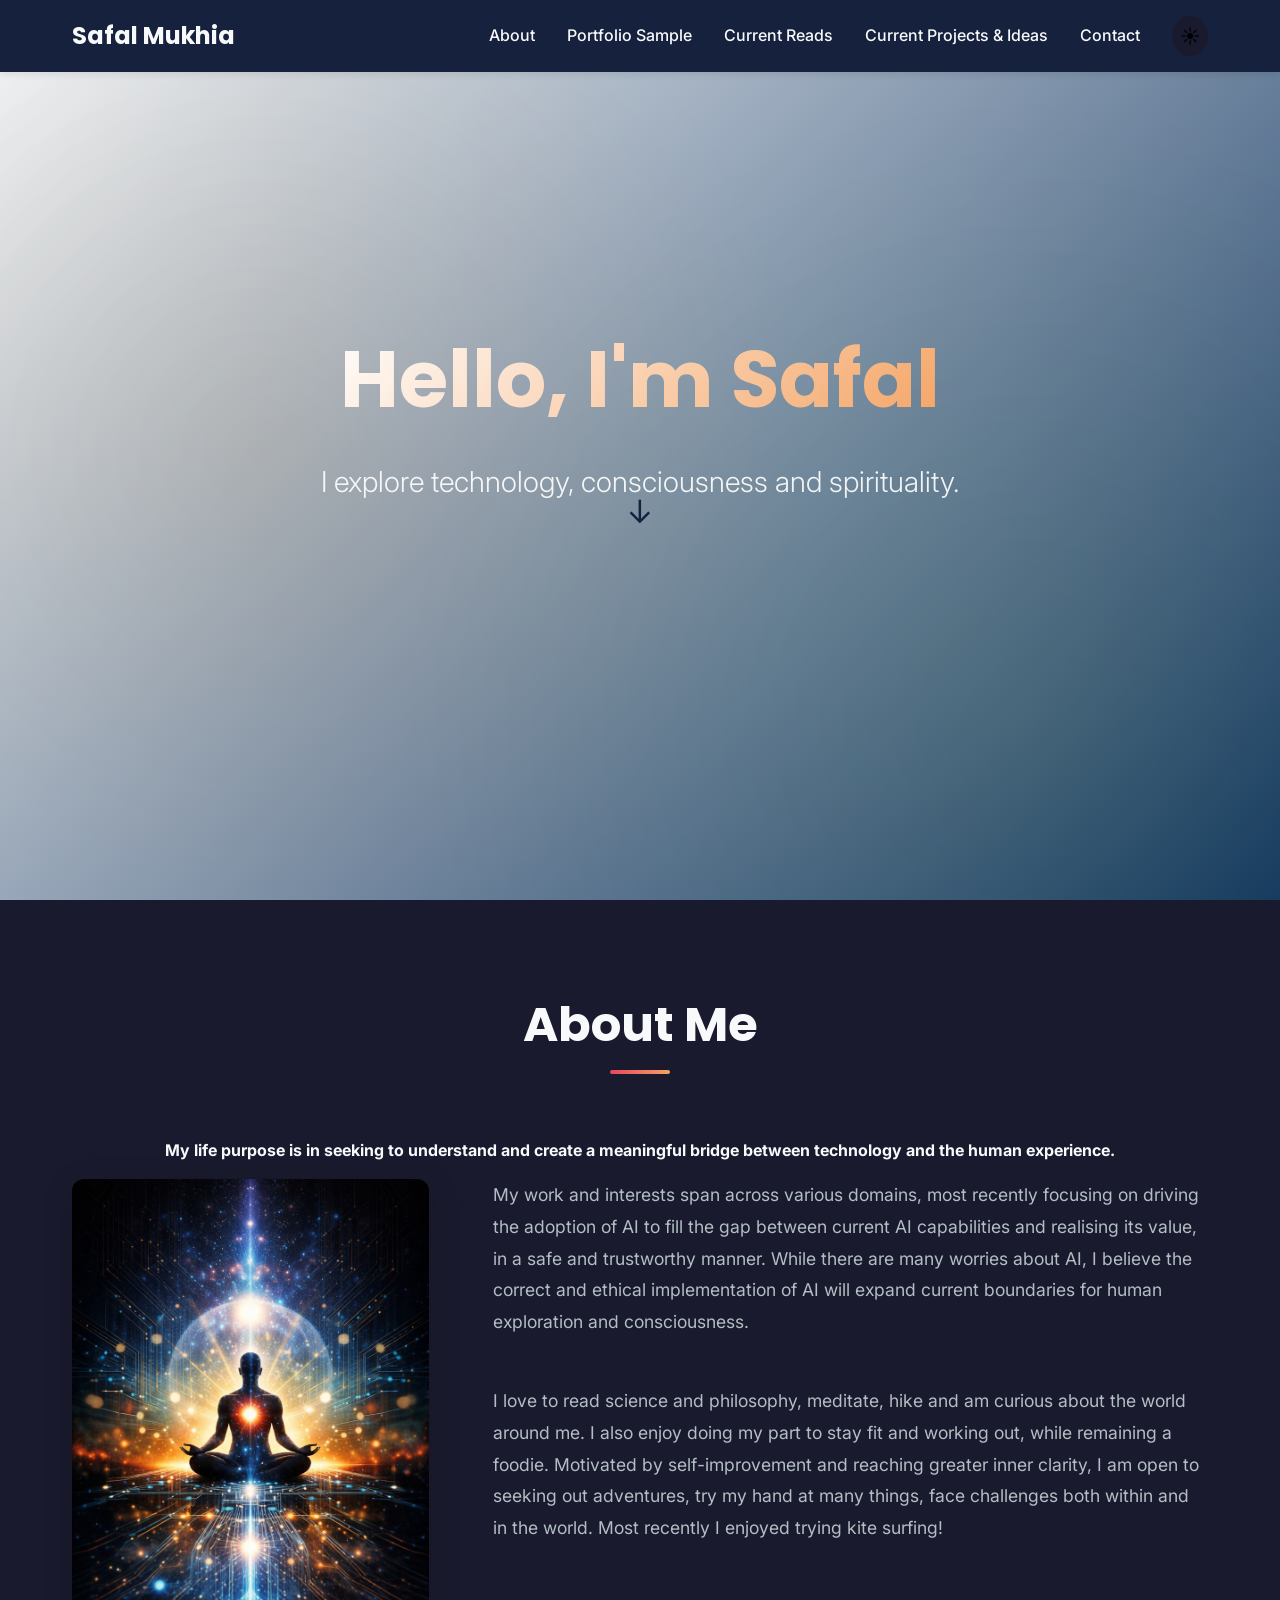
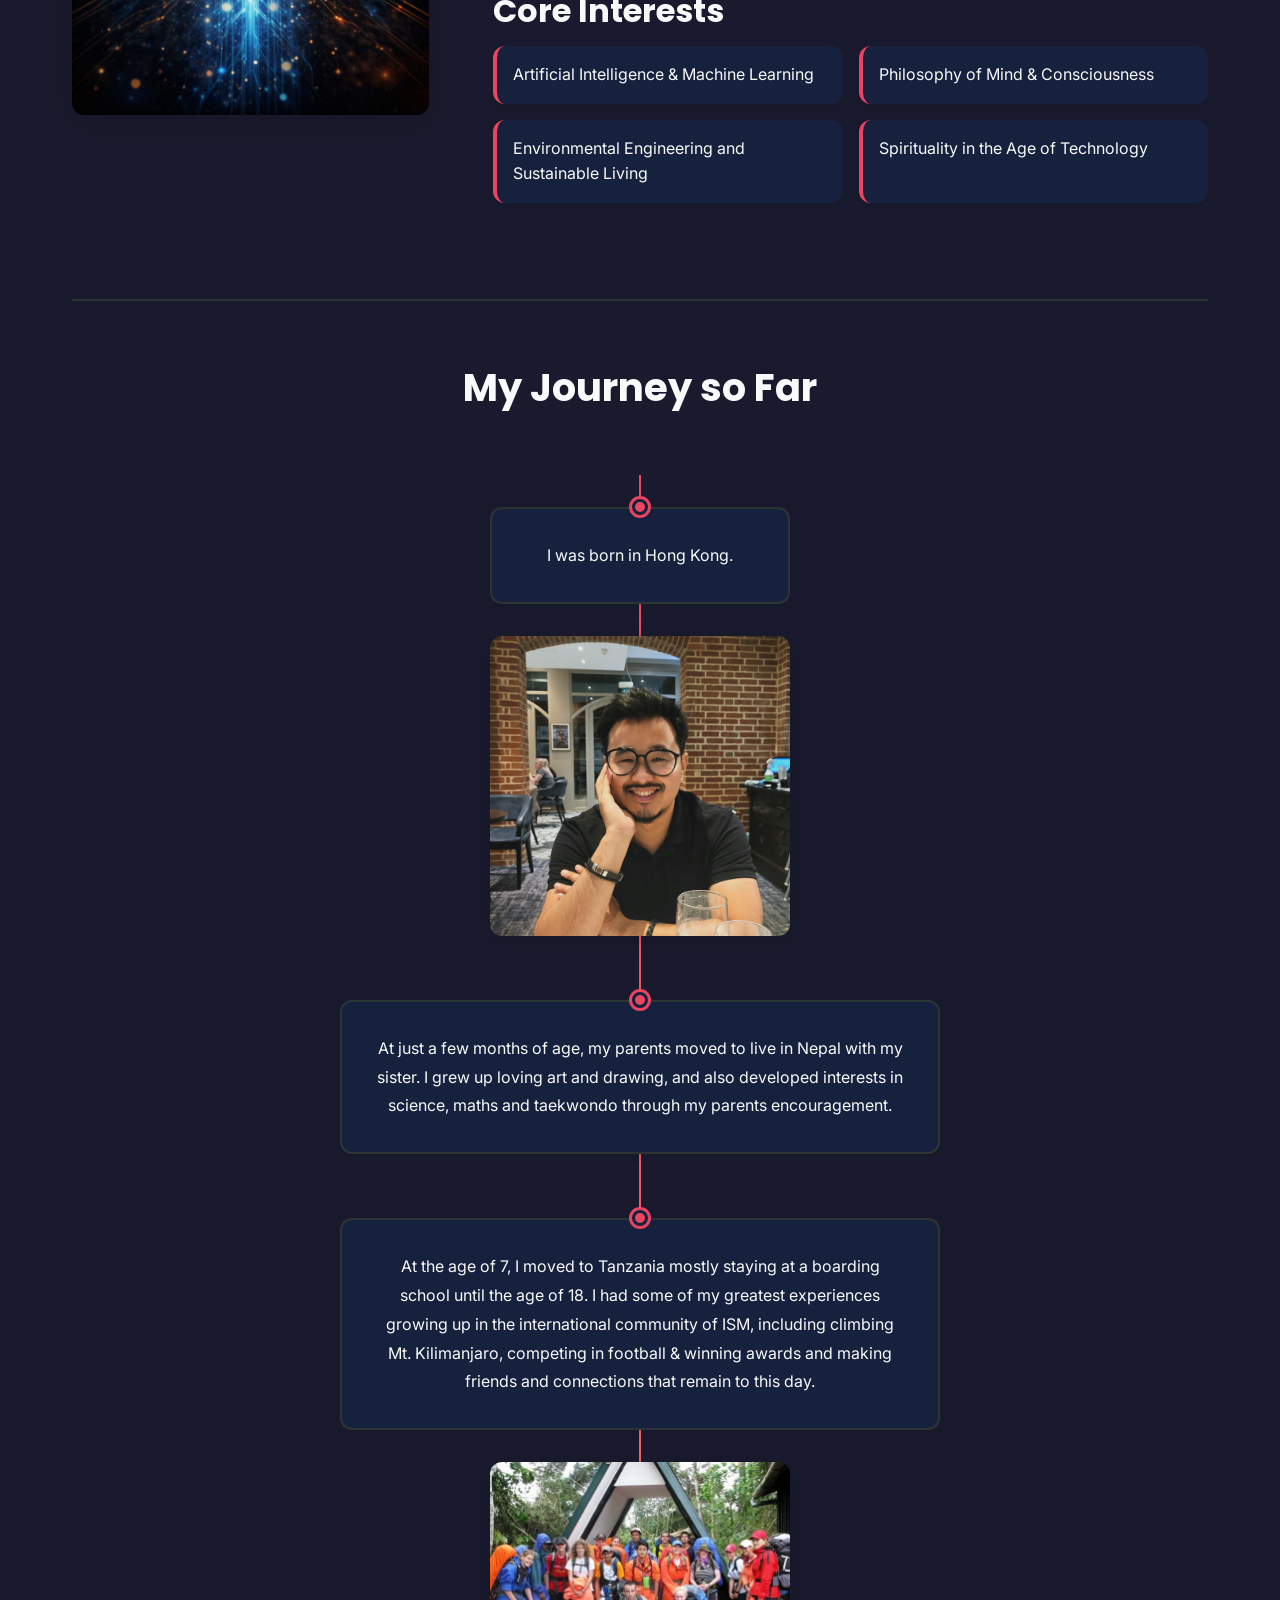
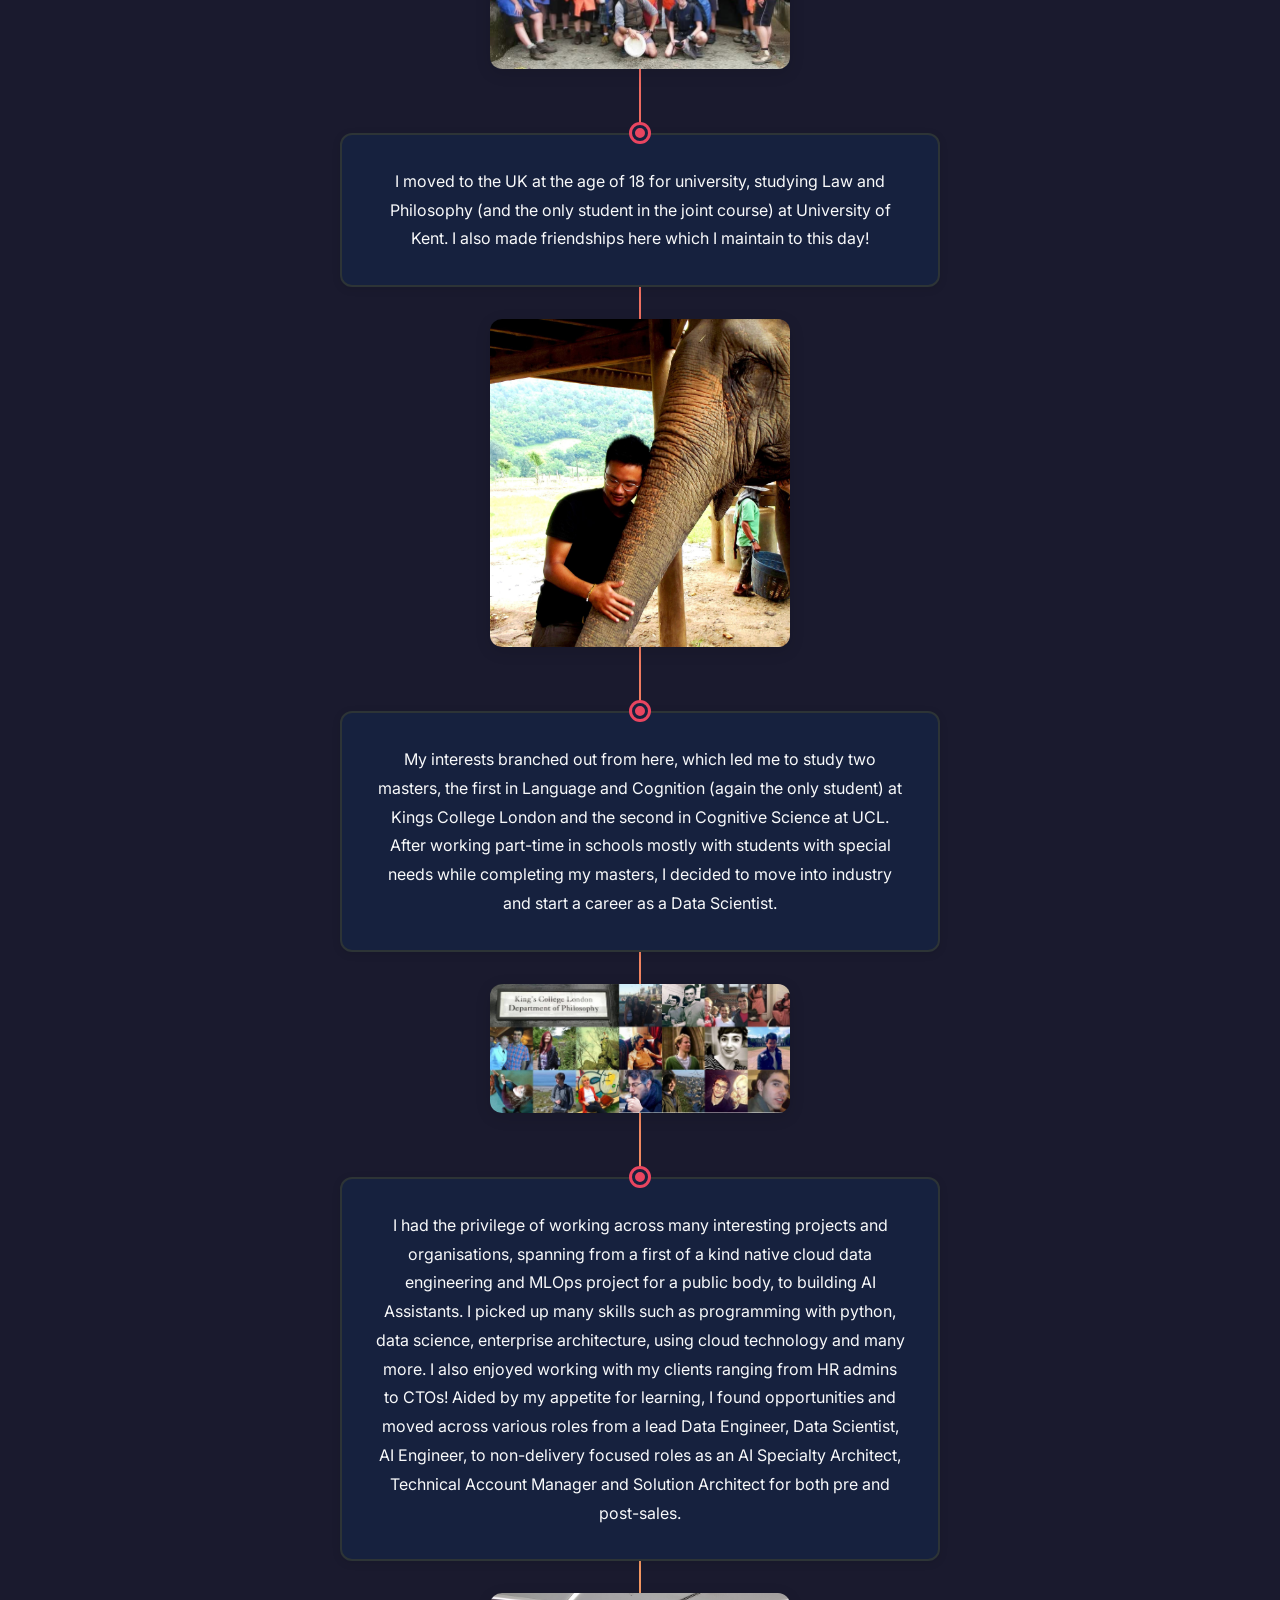
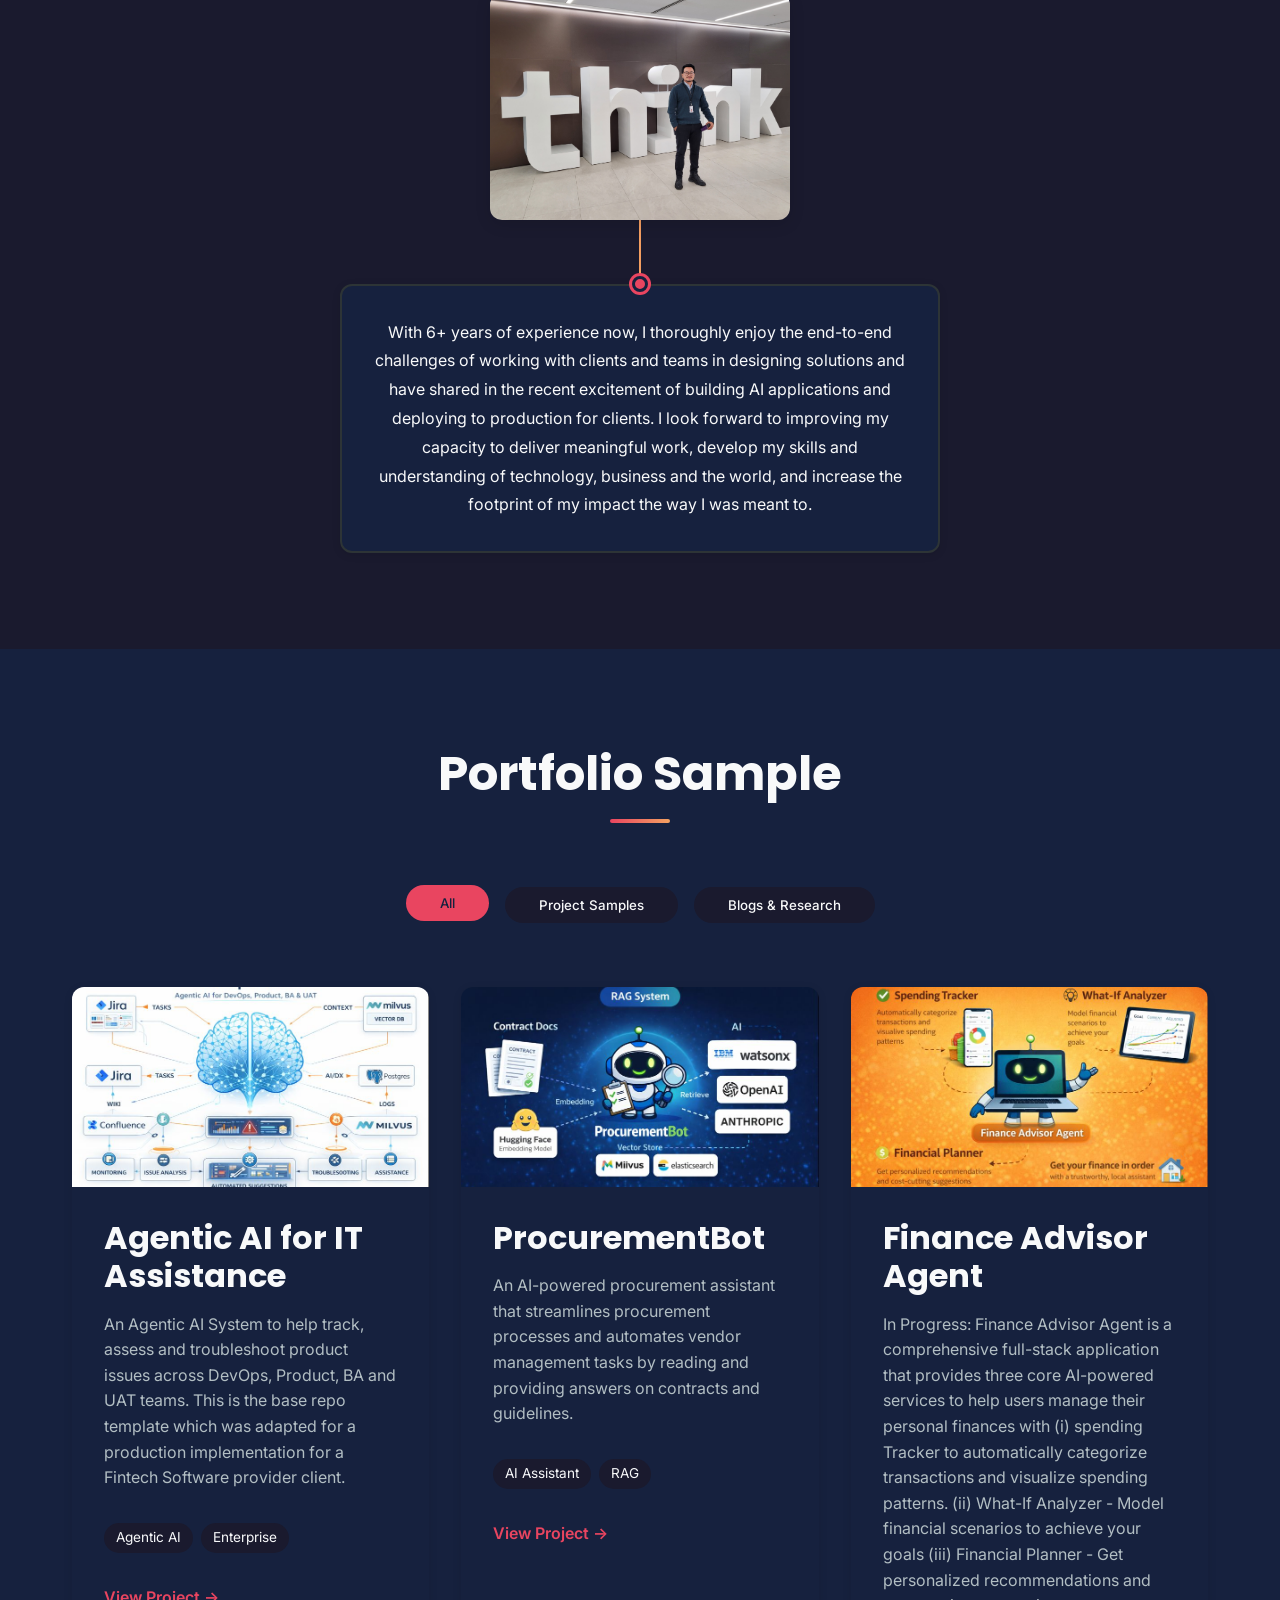
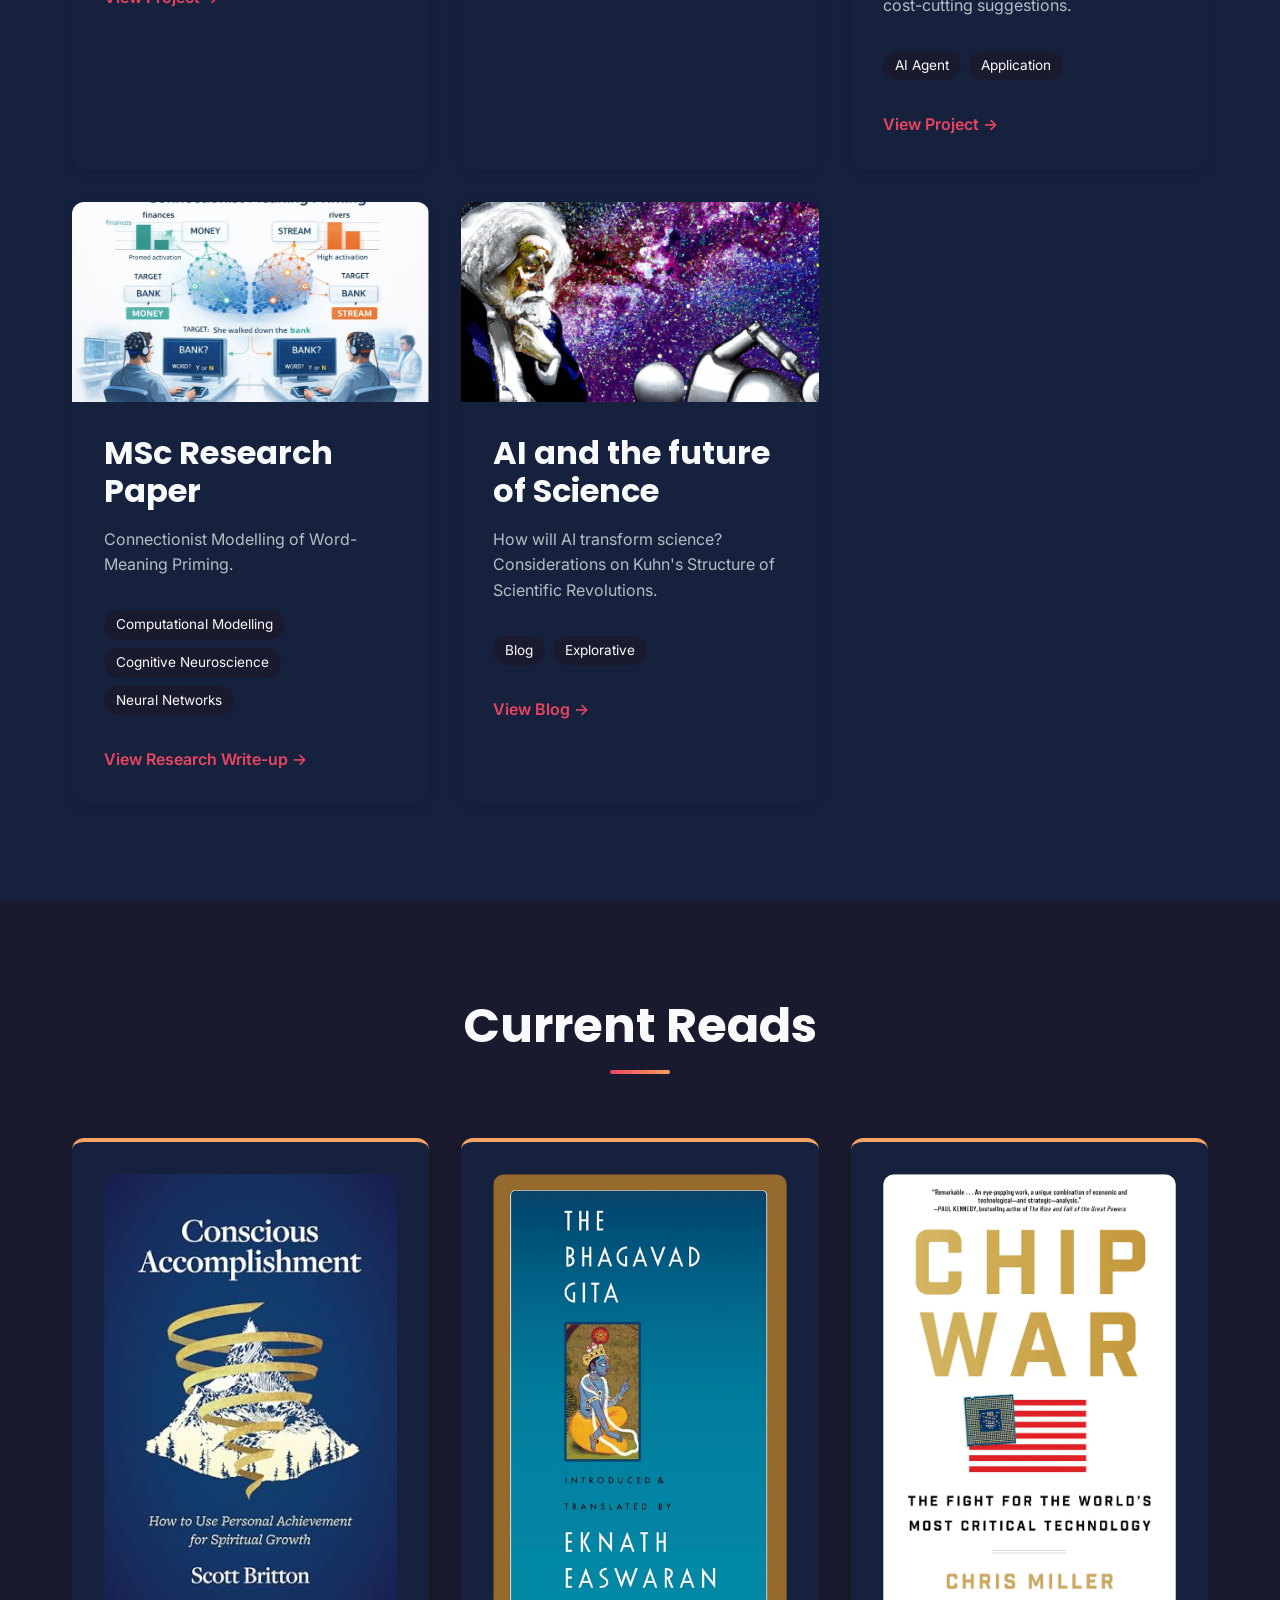
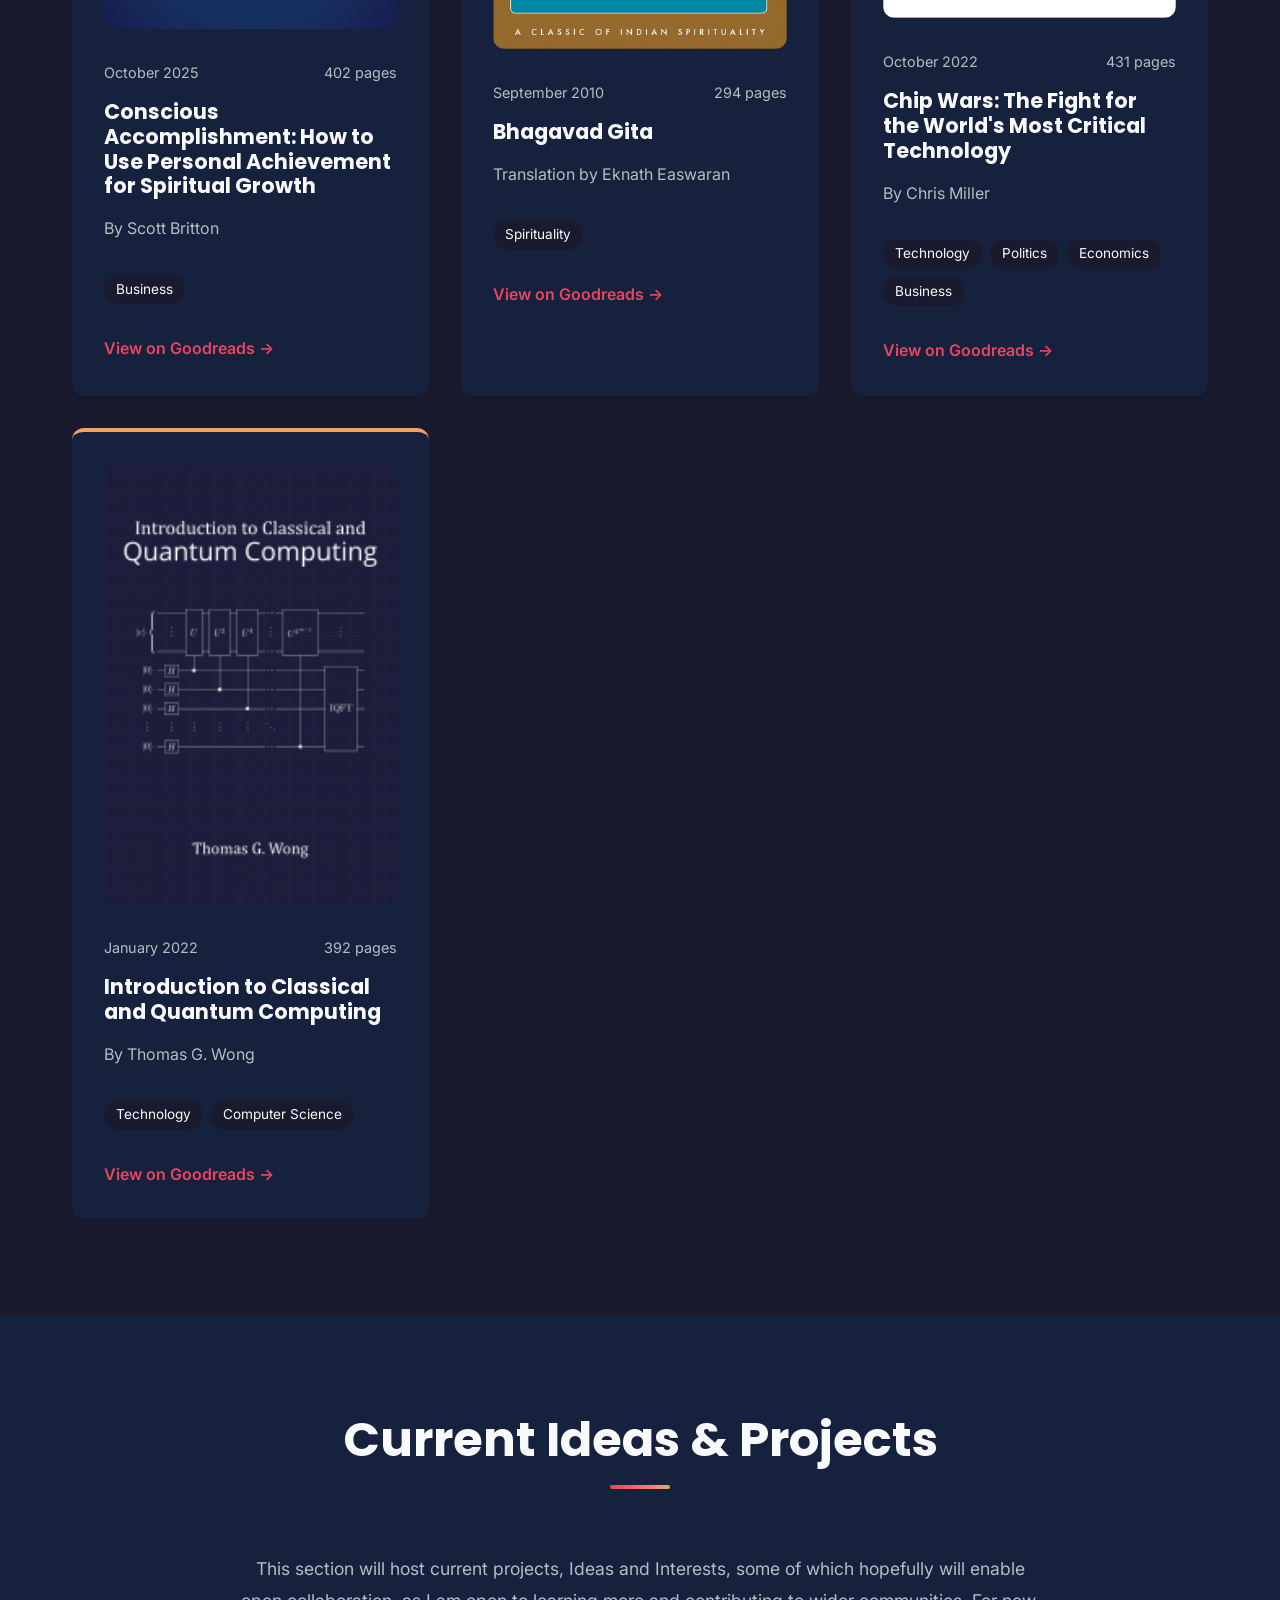
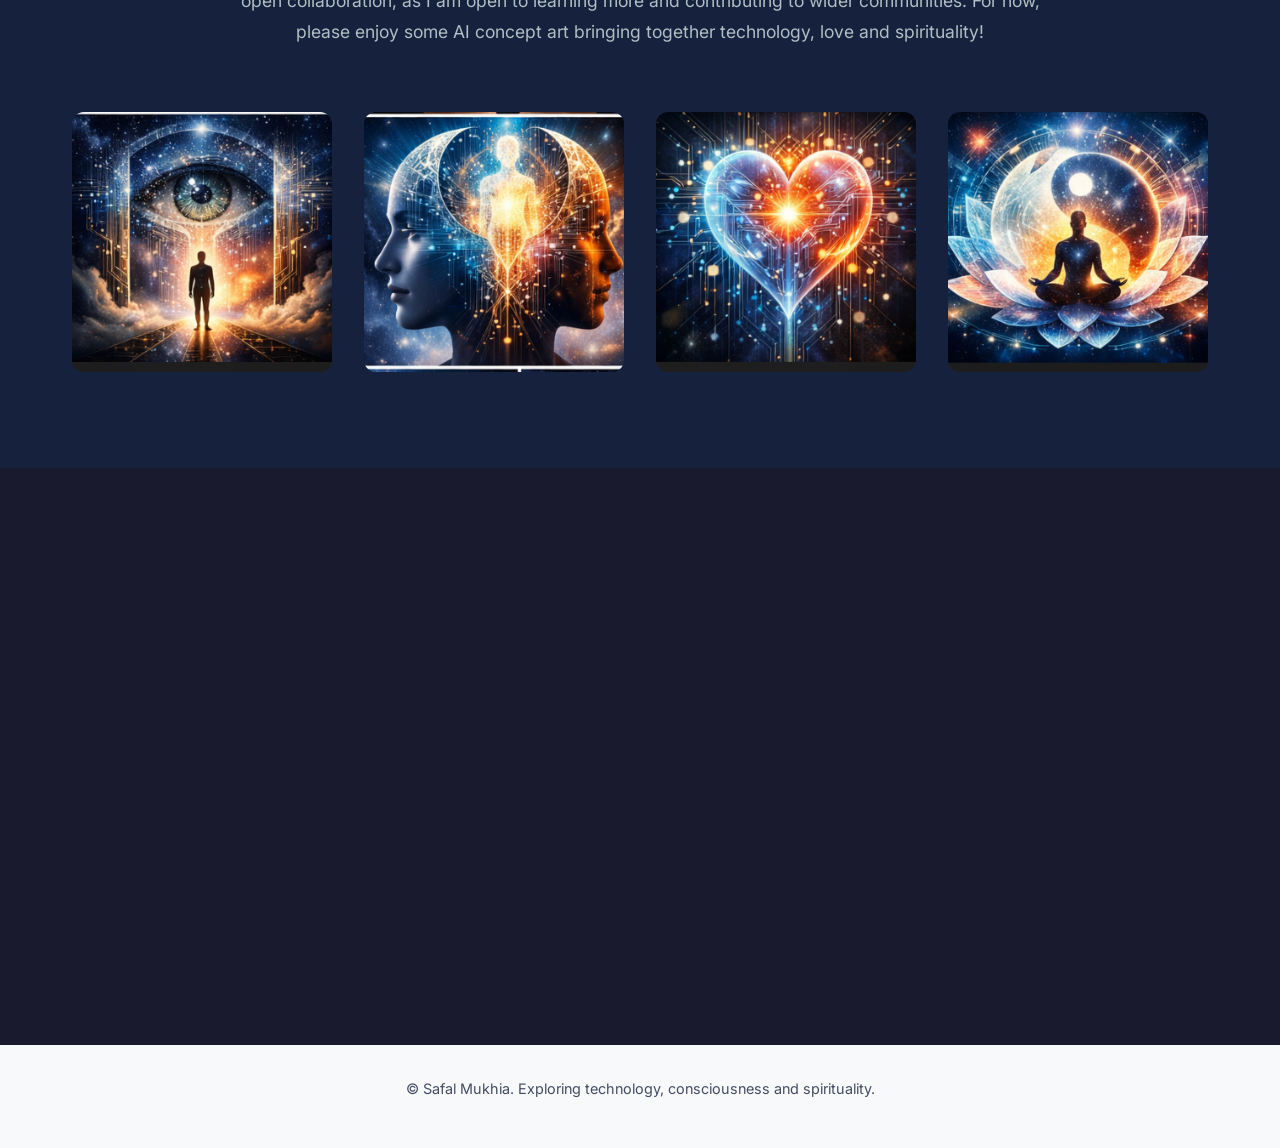
==== index.html @ d667a4b5 "finance advisor card" ====
<!DOCTYPE html>
<html lang="en">
<head>
    <meta charset="UTF-8">
    <meta name="viewport" content="width=device-width, initial-scale=1.0">
    <meta name="description" content="Safal - Exploring technology, consciousness and spirituality">
    <title>Safal - Portfolio</title>
    <link rel="stylesheet" href="css/style.css">
    <link rel="stylesheet" href="css/responsive.css">
    <link rel="stylesheet" href="css/animations.css">
    <link rel="preconnect" href="https://fonts.googleapis.com">
    <link rel="preconnect" href="https://fonts.gstatic.com" crossorigin>
    <link href="https://fonts.googleapis.com/css2?family=Inter:wght@300;400;600;700&family=Poppins:wght@400;600;700&display=swap" rel="stylesheet">
</head>
<body>
    <!-- Navigation -->
    <nav class="nav" id="navbar">
        <div class="nav__container">
            <a href="#hero" class="nav__logo">Safal Mukhia</a>
            <button class="nav__toggle" id="nav-toggle" aria-label="Toggle navigation">
                <span class="nav__toggle-icon"></span>
            </button>
            <ul class="nav__menu" id="nav-menu">
                <li class="nav__item"><a href="#about" class="nav__link">About</a></li>
                <li class="nav__item"><a href="#work" class="nav__link">Portfolio Sample</a></li>
                <li class="nav__item"><a href="#current-reads" class="nav__link">Current Reads</a></li>
                <li class="nav__item"><a href="#gallery" class="nav__link">Current Projects & Ideas</a></li>
                <li class="nav__item"><a href="#contact" class="nav__link">Contact</a></li>
                <li class="nav__item">
                    <button class="theme-toggle" id="theme-toggle" aria-label="Toggle theme">
                        <span class="theme-toggle__icon">🌙</span>
                    </button>
                </li>
            </ul>
        </div>
    </nav>

    <!-- Hero Section -->
    <section class="hero" id="hero">
        <div class="hero__background"></div>
        <div class="hero__content">
            <h1 class="hero__title fade-in">Hello, I'm Safal</h1>
            <p class="hero__subtitle fade-in-delay">I explore technology, consciousness and spirituality.</p>
            <a href="#about" class="hero__scroll" aria-label="Scroll to about section">
                <span class="hero__scroll-icon">↓</span>
            </a>
        </div>
    </section>

    <!-- About Section -->
    <section class="about section" id="about">
        <div class="container">
            <h2 class="section__title">About Me</h2>
            <p class="about__purpose">
                My life purpose is in seeking to understand and create a meaningful bridge between technology and the human experience.
            </p>
            <div class="about__content">
                <div class="about__images">
                    <div class="about__image-wrapper">
                        <img src="images/concept_1.png" alt="Safal - Concept" class="about__image" loading="lazy">
                    </div>
                </div>
                <div class="about__text">
                    <p class="about__paragraph">
                        My work and interests span across various domains, most recently focusing on driving the adoption of AI to fill the gap between current AI capabilities and realising its value, in a safe and trustworthy manner.
                        While there are many worries about AI, I believe the correct and ethical implementation of AI will expand current boundaries for human exploration and consciousness.
                    </p>

                    <p class="about__paragraph">
                        I love to read science and philosophy, meditate, hike and am curious about the world around me. I also enjoy doing my part to stay fit and working out, while remaining a foodie. Motivated by self-improvement and reaching greater inner clarity, I am open to seeking out adventures, try my hand at many things, face challenges both within and in the world. Most recently I enjoyed trying kite surfing!
                    </p>
                    <div class="about__interests">
                        <h3 class="about__interests-title">Core Interests</h3>
                        <ul class="about__interests-list">
                            <li class="about__interest-item">Artificial Intelligence & Machine Learning</li>
                            <li class="about__interest-item">Philosophy of Mind & Consciousness</li>
                            <li class="about__interest-item">Environmental Engineering and Sustainable Living</li>
                            <li class="about__interest-item">Spirituality in the Age of Technology</li>
                        </ul>
                    </div>
                </div>
            </div>
            
            <!-- Timeline Section -->
            <div class="about__timeline">
                <h3 class="about__timeline-title">My Journey so Far</h3>
                <div class="timeline">
                    <div class="timeline__path"></div>
                    
                    <div class="timeline__item" data-position="1">
                        <div class="timeline__content">
                            <div class="timeline__marker"></div>
                            <div class="timeline__text-box">
                                <p class="timeline__text">I was born in Hong Kong.</p>
                            </div>
                            <img src="images/about me.webp" alt="About me" class="timeline__image" loading="lazy">
                        </div>
                    </div>
                    
                    <div class="timeline__item" data-position="2">
                        <div class="timeline__content">
                            <div class="timeline__marker"></div>
                            <div class="timeline__text-box">
                                <p class="timeline__text">At just a few months of age, my parents moved to live in Nepal with my sister. I grew up loving art and drawing, and also developed interests in science, maths and taekwondo through my parents encouragement.</p>
                            </div>
                        </div>
                    </div>
                    
                    <div class="timeline__item" data-position="3">
                        <div class="timeline__content">
                            <div class="timeline__marker"></div>
                            <div class="timeline__text-box">
                                <p class="timeline__text">At the age of 7, I moved to Tanzania mostly staying at a boarding school until the age of 18. I had some of my greatest experiences growing up in the international community of ISM, including climbing Mt. Kilimanjaro, competing in football & winning awards and making friends and connections that remain to this day.</p>
                            </div>
                            <img src="images/exp1.jpg" alt="Experience 1" class="timeline__image" loading="lazy">
                        </div>
                    </div>
                    
                    <div class="timeline__item" data-position="4">
                        <div class="timeline__content">
                            <div class="timeline__marker"></div>
                            <div class="timeline__text-box">
                                <p class="timeline__text">I moved to the UK at the age of 18 for university, studying Law and Philosophy (and the only student in the joint course) at University of Kent. I also made friendships here which I maintain to this day!</p>
                            </div>
                            <img src="images/exp 2.jpg" alt="Experience 2" class="timeline__image" loading="lazy">
                        </div>
                    </div>
                    
                    <div class="timeline__item" data-position="5">
                        <div class="timeline__content">
                            <div class="timeline__marker"></div>
                            <div class="timeline__text-box">
                                <p class="timeline__text">My interests branched out from here, which led me to study two masters, the first in Language and Cognition (again the only student) at Kings College London and the second in Cognitive Science at UCL.
                                    After working part-time in schools mostly with students with special needs while completing my masters, I decided to move into industry and start a career as a Data Scientist.
                                </p>
                            </div>
                            <img src="images/exp 3.jpg" alt="Experience 3" class="timeline__image" loading="lazy">
                        </div>
                    </div>

                    <div class="timeline__item" data-position="6">
                        <div class="timeline__content">
                            <div class="timeline__marker"></div>
                            <div class="timeline__text-box">
                                <p class="timeline__text">I had the privilege of working across many interesting projects and organisations, spanning from a first of a kind native cloud data engineering and MLOps project for a public body, to building AI Assistants.
                                    I picked up many skills such as programming with python, data science, enterprise architecture, using cloud technology and many more. I also enjoyed working with my clients ranging from HR admins to CTOs! Aided by my appetite for learning, I found opportunities and moved across various roles from a lead Data Engineer, Data Scientist, AI Engineer,
                                    to non-delivery focused roles as an AI Specialty Architect, Technical Account Manager and Solution Architect for both pre and post-sales.
                                </p>
                            </div>
                            <img src="images/recent work.jpg" alt="Recent work" class="timeline__image" loading="lazy">
                        </div>
                    </div>

                    <div class="timeline__item--last" data-position="7">
                        <div class="timeline__content">
                            <div class="timeline__marker"></div>
                            <div class="timeline__text-box">
                                <p class="timeline__text">With 6+ years of experience now, I thoroughly enjoy the end-to-end challenges of working with clients and teams in designing solutions and have shared in the recent excitement of building AI applications and deploying to production for clients.
                                I look forward to improving my capacity to deliver meaningful work, develop my skills and understanding of technology, business and the world, and increase the footprint of my impact the way I was meant to.</p>
                            </div>
                        </div>
                    </div>
                </div>
            </div>
        </div>
    </section>

    <!-- Work/Projects Section -->
    <section class="work section" id="work">
        <div class="container">
            <h2 class="section__title">Portfolio Sample</h2>
            <div class="work__filters">
                <button class="work__filter work__filter--active" data-filter="all">All</button>
                <button class="work__filter" data-filter="technology projects">Project Samples</button>
                <button class="work__filter" data-filter="blogs and research">Blogs & Research</button>
            </div>
            <div class="work__grid">
                <!-- Project Card 1 - Agentic AI for IT Assist -->
                <article class="work__card" data-category="technology projects">
                    <div class="work__card-image">
                        <img src="images/devops_assist_2.png" alt="devops_agent" loading="lazy">
                    </div>
                    <div class="work__card-content">
                        <h3 class="work__card-title">Agentic AI for IT Assistance</h3>
                        <p class="work__card-description">
                            An Agentic AI System to help track, assess and troubleshoot product issues across DevOps, Product, BA and UAT teams. This is the base repo template which was adapted for a production implementation for a Fintech Software provider client. 
                        </p>
                        <div class="work__card-tags">
                            <span class="work__tag">Agentic AI</span>
                            <span class="work__tag">Enterprise</span>
                        </div> 
                        <a href="https://github.com/sm634/AI_Agents_Base_Template" class="work__card-link" target="_blank" rel="noopener noreferrer">View Project →</a>
                    </div>
                </article>
                <!-- Project Card 2 - ProcurementBot -->
                <article class="work__card" data-category="technology projects">
                    <div class="work__card-image">
                        <img src="images/procurement_bot.png" alt="ProcurementBot" loading="lazy">
                    </div>
                    <div class="work__card-content">
                        <h3 class="work__card-title">ProcurementBot</h3>
                        <p class="work__card-description">
                            An AI-powered procurement assistant that streamlines procurement processes and automates vendor 
                            management tasks by reading and providing answers on contracts and guidelines.
                        </p>
                        <div class="work__card-tags">
                            <span class="work__tag">AI Assistant</span>
                            <span class="work__tag">RAG</span>
                        </div>
                        <a href="https://github.com/sm634/ProcurementBot" class="work__card-link" target="_blank" rel="noopener noreferrer">View Project →</a>
                    </div>
                </article>
                <!-- Project Card 3 - Finance Advisor -->
                <article class="work__card" data-category="technology projects">
                    <div class="work__card-image">
                        <img src="images/finance_advisor.png" alt="Finance Advisor" loading="lazy">
                    </div>
                    <div class="work__card-content">
                        <h3 class="work__card-title">Finance Advisor Agent</h3>
                        <p class="work__card-description">
                            In Progress:
                            Finance Advisor Agent is a comprehensive full-stack application that provides three core AI-powered services to help users manage their personal finances with
                            (i) spending Tracker to automatically categorize transactions and visualize spending patterns. 
                            (ii) What-If Analyzer - Model financial scenarios to achieve your goals
                            (iii) Financial Planner - Get personalized recommendations and cost-cutting suggestions.
                        </p>
                        <div class="work__card-tags">
                            <span class="work__tag">AI Agent</span>
                            <span class="work__tag">Application</span>
                        </div>
                        <a href="https://github.com/sm634/finance_advisor_agent/tree/main" class="work__card-link" target="_blank" rel="noopener noreferrer">View Project →</a>
                    </div>
                </article>
                <!-- Research Card -->
                <article class="work__card" data-category="blogs and research">
                    <div class="work__card-image">
                        <img src="images/word_meaning_priming.png" alt="MSc research paper" loading="lazy">
                    </div>
                    <div class="work__card-content">
                        <h3 class="work__card-title">MSc Research Paper</h3>
                        <p class="work__card-description">
                            Connectionist Modelling of Word-Meaning Priming.
                        </p>
                        <div class="work__card-tags">
                            <span class="work__tag">Computational Modelling</span>
                            <span class="work__tag">Cognitive Neuroscience</span>
                            <span class="work__tag">Neural Networks</span>
                        </div>
                        <a href="https://www.academia.edu/37572693/Connectionist_model_of_Word_Meaning_Priming_docx" class="work__card-link" target="_blank" rel="noopener noreferrer">View Research Write-up →</a>
                    </div>
                </article>

                <!-- Blog Card -->
                <article class="work__card" data-category="blogs and research">
                    <div class="work__card-image">
                        <img src="images/ai_research.png" alt="blog ai and future science" loading="lazy">
                    </div>
                    <div class="work__card-content">
                        <h3 class="work__card-title">AI and the future of Science</h3>
                        <p class="work__card-description">
                            How will AI transform science? Considerations on Kuhn's Structure of Scientific Revolutions.
                        </p>
                        <div class="work__card-tags">
                            <span class="work__tag">Blog</span>
                            <span class="work__tag">Explorative</span>
                        </div> 
                        <a href="https://medium.com/@mukhiasafal740/how-ai-is-transforming-science-will-it-simply-speed-up-normal-research-lead-to-a-paradigm-shift-43cbb8c391df" class="work__card-link" target="_blank" rel="noopener noreferrer">View Blog →</a>
                    </div>
                </article>
            </div>
        </div>
    </section>

    <!-- Current Reads Section -->
    <section class="writing section" id="current-reads">
        <div class="container">
            <h2 class="section__title">Current Reads</h2>
            <div class="writing__grid">
                <!-- Book Card 1 -->
                <article class="writing__card">
                    <div class="writing__card-image">
                        <img src="images/books/Conscious Accomplishment.jpg" alt="Conscious Accomplishment book cover" loading="lazy">
                    </div>
                    <div class="writing__card-header">
                        <span class="writing__card-date">October 2025</span>
                        <span class="writing__card-time">402 pages</span>
                    </div>
                    <h3 class="writing__card-title">Conscious Accomplishment: How to Use Personal Achievement for Spiritual Growth</h3>
                    <p class="writing__card-excerpt">
                        By Scott Britton
                    </p>
                    <div class="writing__card-tags">
                        <span class="writing__tag">Business</span>
                    </div>
                    <a href="https://www.goodreads.com/book/show/242251375-conscious-accomplishment" class="writing__card-link" target="_blank" rel="noopener noreferrer">View on Goodreads →</a>
                </article>

                <!-- Book Card 2 -->
                <article class="writing__card">
                    <div class="writing__card-image">
                        <img src="images/books/Bhagavat Gita.jpg" alt="Bhagavad Gita book cover" loading="lazy">
                    </div>
                    <div class="writing__card-header">
                        <span class="writing__card-date">September 2010</span>
                        <span class="writing__card-time">294 pages</span>
                    </div>
                    <h3 class="writing__card-title">Bhagavad Gita</h3>
                    <p class="writing__card-excerpt">
                        Translation by Eknath Easwaran
                    </p>
                    <div class="writing__card-tags">
                        <span class="writing__tag">Spirituality</span>
                    </div>
                    <a href="https://www.goodreads.com/book/show/43967972-bhagavad-gita" class="writing__card-link" target="_blank" rel="noopener noreferrer">View on Goodreads →</a>
                </article>

                <!-- Book Card 3 -->
                <article class="writing__card">
                    <div class="writing__card-image">
                        <img src="images/books/Chip Wars.jpg" alt="Chip Wars book cover" loading="lazy">
                    </div>
                    <div class="writing__card-header">
                        <span class="writing__card-date">October 2022</span>
                        <span class="writing__card-time">431 pages</span>
                    </div>
                    <h3 class="writing__card-title">Chip Wars: The Fight for the World's Most Critical Technology</h3>
                    <p class="writing__card-excerpt">
                        By Chris Miller
                    </p>
                    <div class="writing__card-tags">
                        <span class="writing__tag">Technology</span>
                        <span class="writing__tag">Politics</span>
                        <span class="writing__tag">Economics</span>
                        <span class="writing__tag">Business</span>
                    </div>
                    <a href="https://www.goodreads.com/book/show/60321447-chip-war?ref=nav_sb_ss_1_9" class="writing__card-link" target="_blank" rel="noopener noreferrer">View on Goodreads →</a>
                </article>

                <!-- Book Card 4 -->
                <article class="writing__card">
                    <div class="writing__card-image">
                        <img src="images/books/Intro to Quantum Computing.jpg" alt="Introduction to Classical and Quantum Computing book cover" loading="lazy">
                    </div>
                    <div class="writing__card-header">
                        <span class="writing__card-date">January 2022</span>
                        <span class="writing__card-time">392 pages</span>
                    </div>
                    <h3 class="writing__card-title">Introduction to Classical and Quantum Computing</h3>
                    <p class="writing__card-excerpt">
                        By Thomas G. Wong
                    </p>
                    <div class="writing__card-tags">
                        <span class="writing__tag">Technology</span>
                        <span class="writing__tag">Computer Science</span>
                    </div>
                    <a href="https://www.goodreads.com/book/show/60060907-introduction-to-classical-and-quantum-computing?ref=nav_sb_ss_1_38" class="writing__card-link" target="_blank" rel="noopener noreferrer">View on Goodreads →</a>
                </article>
            </div>
        </div>
    </section>

    <!-- Gallery Section -->
    <section class="gallery section" id="gallery">
        <div class="container">
            <h2 class="section__title">Current Ideas & Projects</h2>
            <p class="gallery__description">This section will host current projects, Ideas and Interests, some of which hopefully will enable open collaboration, as I am open to learning more and contributing to wider communities. For now, please enjoy some AI concept art bringing together technology, love and spirituality!</p>
            <div class="gallery__grid">
                <div class="gallery__item">
                    <img src="images/Gallery/img 1.png" alt="Gallery image 1" loading="lazy">
                    <div class="gallery__overlay">
                        <span class="gallery__icon">🔍</span>
                    </div>
                </div>
                <div class="gallery__item">
                    <img src="images/Gallery/img 2.png" alt="Gallery image 2" loading="lazy">
                    <div class="gallery__overlay">
                        <span class="gallery__icon">🔍</span>
                    </div>
                </div>
                <div class="gallery__item">
                    <img src="images/Gallery/img 3.png" alt="Gallery image 3" loading="lazy">
                    <div class="gallery__overlay">
                        <span class="gallery__icon">🔍</span>
                    </div>
                </div>
                <div class="gallery__item">
                    <img src="images/Gallery/img 4.png" alt="Gallery image 4" loading="lazy">
                    <div class="gallery__overlay">
                        <span class="gallery__icon">🔍</span>
                    </div>
                </div>
            </div>
        </div>
    </section>

    <!-- Lightbox -->
    <div class="lightbox" id="lightbox">
        <button class="lightbox__close" id="lightbox-close" aria-label="Close lightbox">&times;</button>
        <img src="" alt="" class="lightbox__image" id="lightbox-image">
    </div>

    <!-- Contact Section -->
    <section class="contact section" id="contact">
        <div class="container">
            <h2 class="section__title section__title--light">Let's Connect</h2>
            <p class="contact__description">
                I'm always interested in discussing new ideas, collaborations, or opportunities.
            </p>
            <div class="contact__links">
                <a href="mailto:mukhiasafal740@gmail.com" class="contact__link">
                    <span class="contact__icon">📧</span>
                    <span>Email</span>
                </a>
                <a href="https://github.com/sm634" class="contact__link" target="_blank" rel="noopener noreferrer">
                    <span class="contact__icon">💻</span>
                    <span>GitHub</span>
                </a>
                <a href="https://www.linkedin.com/in/safal-mukhia-a6a1035a/" class="contact__link" target="_blank" rel="noopener noreferrer">
                    <span class="contact__icon">💼</span>
                    <span>LinkedIn</span>
                </a>
            </div>
        </div>
    </section>

    <!-- Footer -->
    <footer class="footer">
        <div class="container">
            <p class="footer__text">
                &copy; Safal Mukhia. Exploring technology, consciousness and spirituality.
            </p>
        </div>
    </footer>

    <script src="js/main.js"></script>
    <script src="js/animations.js"></script>
</body>
</html>
---- css/style.css ----
/* ===================================
   CSS Custom Properties (Variables)
   =================================== */
:root {
    /* Colors */
    --color-primary: #1a1a2e;
    --color-secondary: #e94560;
    --color-tertiary: #f4a261;
    --color-background: #f8f9fa;
    --color-surface: #ffffff;
    --color-text: #2d3436;
    --color-text-light: #636e72;
    --color-border: #dfe6e9;
    
    /* Typography */
    --font-heading: 'Poppins', sans-serif;
    --font-body: 'Inter', sans-serif;
    
    /* Spacing */
    --spacing-xs: 0.5rem;
    --spacing-sm: 1rem;
    --spacing-md: 2rem;
    --spacing-lg: 4rem;
    --spacing-xl: 6rem;
    
    /* Layout */
    --container-width: 1200px;
    --border-radius: 12px;
    --transition: all 0.3s ease;
    
    /* Shadows */
    --shadow-sm: 0 2px 8px rgba(0, 0, 0, 0.1);
    --shadow-md: 0 4px 16px rgba(0, 0, 0, 0.12);
    --shadow-lg: 0 8px 32px rgba(0, 0, 0, 0.15);
}

/* Dark Mode Variables */
body.dark-mode {
    --color-primary: #f8f9fa;
    --color-background: #1a1a2e;
    --color-surface: #16213e;
    --color-text: #f8f9fa;
    --color-text-light: #b2bec3;
    --color-border: #2d3436;
}

/* ===================================
   Reset & Base Styles
   =================================== */
* {
    margin: 0;
    padding: 0;
    box-sizing: border-box;
}

html {
    scroll-behavior: smooth;
    font-size: 16px;
}

body {
    font-family: var(--font-body);
    color: var(--color-text);
    background-color: var(--color-background);
    line-height: 1.6;
    overflow-x: hidden;
    transition: background-color 0.3s ease, color 0.3s ease;
}

img {
    max-width: 100%;
    height: auto;
    display: block;
}

a {
    text-decoration: none;
    color: inherit;
    transition: var(--transition);
}

button {
    border: none;
    background: none;
    cursor: pointer;
    font-family: inherit;
}

ul {
    list-style: none;
}

/* ===================================
   Typography
   =================================== */
h1, h2, h3, h4, h5, h6 {
    font-family: var(--font-heading);
    font-weight: 700;
    line-height: 1.2;
    margin-bottom: var(--spacing-sm);
}

h1 {
    font-size: clamp(2.5rem, 5vw, 4rem);
}

h2 {
    font-size: clamp(2rem, 4vw, 3rem);
}

h3 {
    font-size: clamp(1.5rem, 3vw, 2rem);
}

p {
    margin-bottom: var(--spacing-sm);
}

/* ===================================
   Layout Components
   =================================== */
.container {
    max-width: var(--container-width);
    margin: 0 auto;
    padding: 0 var(--spacing-md);
}

.section {
    padding: var(--spacing-xl) 0;
}

.section__title {
    text-align: center;
    margin-bottom: var(--spacing-lg);
    position: relative;
    color: var(--color-primary);
}

.section__title::after {
    content: '';
    display: block;
    width: 60px;
    height: 4px;
    background: linear-gradient(90deg, var(--color-secondary), var(--color-tertiary));
    margin: var(--spacing-sm) auto 0;
    border-radius: 2px;
}

.section__title--light {
    color: var(--color-surface);
}

/* ===================================
   Navigation
   =================================== */
.nav {
    position: fixed;
    top: 0;
    left: 0;
    right: 0;
    background: var(--color-surface);
    box-shadow: var(--shadow-sm);
    z-index: 1000;
    transition: var(--transition);
}

.nav.scrolled {
    box-shadow: var(--shadow-md);
}

.nav__container {
    max-width: var(--container-width);
    margin: 0 auto;
    padding: var(--spacing-sm) var(--spacing-md);
    display: flex;
    justify-content: space-between;
    align-items: center;
}

.nav__logo {
    font-family: var(--font-heading);
    font-size: 1.5rem;
    font-weight: 700;
    color: var(--color-primary);
}

.nav__menu {
    display: flex;
    align-items: center;
    gap: var(--spacing-md);
}

.nav__link {
    color: var(--color-text);
    font-weight: 500;
    position: relative;
    padding: var(--spacing-xs) 0;
}

.nav__link::after {
    content: '';
    position: absolute;
    bottom: 0;
    left: 0;
    width: 0;
    height: 2px;
    background: var(--color-secondary);
    transition: width 0.3s ease;
}

.nav__link:hover::after,
.nav__link.active::after {
    width: 100%;
}

.nav__toggle {
    display: none;
    flex-direction: column;
    gap: 4px;
    padding: var(--spacing-xs);
}

.nav__toggle-icon,
.nav__toggle-icon::before,
.nav__toggle-icon::after {
    width: 25px;
    height: 3px;
    background: var(--color-primary);
    border-radius: 2px;
    transition: var(--transition);
}

.nav__toggle-icon::before,
.nav__toggle-icon::after {
    content: '';
    display: block;
}

.nav__toggle-icon::before {
    transform: translateY(-8px);
}

.nav__toggle-icon::after {
    transform: translateY(5px);
}

.theme-toggle {
    padding: var(--spacing-xs);
    border-radius: 50%;
    background: var(--color-background);
    font-size: 1.2rem;
    transition: var(--transition);
}

.theme-toggle:hover {
    transform: rotate(20deg);
}

/* ===================================
   Hero Section
   =================================== */
.hero {
    position: relative;
    height: 100vh;
    display: flex;
    align-items: center;
    justify-content: center;
    overflow: hidden;
    background: linear-gradient(135deg, var(--color-primary) 0%, #0f3460 100%);
}

.hero__background {
    position: absolute;
    top: 0;
    left: 0;
    right: 0;
    bottom: 0;
    background: 
        radial-gradient(circle at 20% 50%, rgba(233, 69, 96, 0.1) 0%, transparent 50%),
        radial-gradient(circle at 80% 80%, rgba(244, 162, 97, 0.1) 0%, transparent 50%);
    animation: gradientShift 15s ease infinite;
}

@keyframes gradientShift {
    0%, 100% {
        opacity: 1;
    }
    50% {
        opacity: 0.8;
    }
}

.hero__content {
    position: relative;
    z-index: 1;
    text-align: center;
    color: var(--color-surface);
    padding: var(--spacing-md);
}

.hero__title {
    font-size: clamp(3rem, 8vw, 5rem);
    margin-bottom: var(--spacing-md);
    background: linear-gradient(135deg, #ffffff 0%, var(--color-tertiary) 100%);
    -webkit-background-clip: text;
    -webkit-text-fill-color: transparent;
    background-clip: text;
}

.hero__subtitle {
    font-size: clamp(1.2rem, 3vw, 1.8rem);
    color: rgba(255, 255, 255, 0.9);
    font-weight: 300;
    margin-bottom: var(--spacing-lg);
}

.hero__scroll {
    position: absolute;
    bottom: var(--spacing-lg);
    left: 50%;
    transform: translateX(-50%);
    color: var(--color-surface);
    font-size: 2rem;
    animation: bounce 2s infinite;
}

@keyframes bounce {
    0%, 20%, 50%, 80%, 100% {
        transform: translateX(-50%) translateY(0);
    }
    40% {
        transform: translateX(-50%) translateY(-10px);
    }
    60% {
        transform: translateX(-50%) translateY(-5px);
    }
}

/* ===================================
   About Section
   =================================== */
.about {
    background: var(--color-background);
}

.about__content {
    display: grid;
    grid-template-columns: 1fr 2fr;
    gap: var(--spacing-lg);
    align-items: start;
    margin-bottom: var(--spacing-xl);
}

.about__purpose {
    text-align: center;
    font-weight: 700;
}

.about__images {
    display: flex;
    flex-direction: column;
    gap: var(--spacing-md);
}

.about__image-wrapper {
    position: relative;
    border-radius: var(--border-radius);
    overflow: hidden;
    box-shadow: var(--shadow-lg);
}

.about__image {
    width: 100%;
    height: auto;
    transition: transform 0.5s ease;
}

.about__image-wrapper:hover .about__image {
    transform: scale(1.05);
}

.about__text {
    display: flex;
    flex-direction: column;
    gap: var(--spacing-md);
}

.about__paragraph {
    font-size: 1.1rem;
    line-height: 1.8;
    color: var(--color-text-light);
}

.about__interests-title {
    color: var(--color-primary);
    margin-bottom: var(--spacing-sm);
}

.about__interests-list {
    display: grid;
    grid-template-columns: repeat(2, 1fr);
    gap: var(--spacing-sm);
}

.about__interest-item {
    padding: var(--spacing-sm);
    background: var(--color-surface);
    border-radius: var(--border-radius);
    border-left: 4px solid var(--color-secondary);
    box-shadow: var(--shadow-sm);
    transition: var(--transition);
}

.about__interest-item:hover {
    transform: translateX(8px);
    box-shadow: var(--shadow-md);
}

/* Timeline Styles */
.about__timeline {
    margin-top: var(--spacing-xl);
    padding-top: var(--spacing-lg);
    border-top: 2px solid var(--color-border);
}

.about__timeline-title {
    text-align: center;
    color: var(--color-primary);
    margin-bottom: var(--spacing-lg);
    font-size: clamp(1.8rem, 3vw, 2.5rem);
}

.timeline {
    position: relative;
    max-width: 800px;
    margin: 0 auto;
    padding: var(--spacing-md) 0 0 0;
}

.timeline__path {
    position: absolute;
    top: 0;
    left: 50%;
    transform: translateX(-50%);
    width: 2px;
    bottom: 5%;
    background: linear-gradient(to bottom, var(--color-secondary), var(--color-tertiary));
    z-index: 0;
    pointer-events: none;
}

.timeline__svg {
    display: none;
}

.timeline__line {
    stroke-dasharray: 1000;
    stroke-dashoffset: 1000;
    animation: drawPath 2s ease-in-out forwards;
}

@keyframes drawPath {
    to {
        stroke-dashoffset: 0;
    }
}

.timeline__item {
    position: relative;
    margin-bottom: var(--spacing-lg);
    z-index: 1;
    opacity: 0;
    animation: fadeInUp 0.6s ease-out forwards;
    text-align: center;
    display: flex;
    justify-content: center;
}

.timeline__item--last {
    margin-bottom: 0;
}

.timeline__content-wrapper {
    display: flex;
    align-items: center;
    gap: var(--spacing-md);
}

.timeline__item[data-position="1"] {
    animation-delay: 0.3s;
}

.timeline__item[data-position="2"] {
    animation-delay: 0.6s;
}

.timeline__item[data-position="3"] {
    animation-delay: 0.9s;
}

.timeline__item[data-position="4"] {
    animation-delay: 1.2s;
}

.timeline__item[data-position="5"] {
    animation-delay: 1.5s;
}

.timeline__item[data-position="6"] {
    animation-delay: 1.8s;
}

.timeline__item[data-position="7"] {
    animation-delay: 2.1s;
}

@keyframes fadeInUp {
    from {
        opacity: 0;
        transform: translateY(30px);
    }
    to {
        opacity: 1;
        transform: translateY(0);
    }
}

.timeline__content {
    position: relative;
    display: flex;
    flex-direction: column;
    align-items: center;
    gap: var(--spacing-md);
    max-width: 600px;
    margin: 0 auto;
    transition: var(--transition);
}

.timeline__text-box {
    background: var(--color-surface);
    padding: var(--spacing-md);
    border-radius: var(--border-radius);
    box-shadow: var(--shadow-sm);
    border: 2px solid var(--color-border);
    width: 100%;
    transition: var(--transition);
}

.timeline__text-box:hover {
    box-shadow: var(--shadow-md);
    transform: translateY(-2px);
}

.timeline__marker {
    position: absolute;
    width: 16px;
    height: 16px;
    background: var(--color-secondary);
    border: 3px solid var(--color-surface);
    border-radius: 50%;
    left: 50%;
    top: 0;
    transform: translate(-50%, -50%);
    z-index: 2;
    box-shadow: 0 0 0 3px var(--color-secondary);
}

.timeline__text {
    font-size: 1rem;
    line-height: 1.8;
    color: var(--color-text);
    margin: 0;
    text-align: center;
}

.timeline__image {
    width: 100%;
    max-width: 300px;
    height: auto;
    border-radius: var(--border-radius);
    box-shadow: var(--shadow-md);
    object-fit: cover;
}

/* ===================================
   Work Section
   =================================== */
.work {
    background: var(--color-surface);
}

.work__filters {
    display: flex;
    justify-content: center;
    gap: var(--spacing-sm);
    margin-bottom: var(--spacing-lg);
    flex-wrap: wrap;
}

.work__filter {
    padding: var(--spacing-xs) var(--spacing-md);
    border-radius: 25px;
    background: var(--color-background);
    color: var(--color-text);
    font-weight: 500;
    transition: var(--transition);
    border: 2px solid transparent;
}

.work__filter:hover,
.work__filter--active {
    background: var(--color-secondary);
    color: var(--color-surface);
    transform: translateY(-2px);
}

.work__grid {
    display: grid;
    grid-template-columns: repeat(auto-fit, minmax(300px, 1fr));
    gap: var(--spacing-md);
}

.work__card {
    background: var(--color-surface);
    border-radius: var(--border-radius);
    overflow: hidden;
    box-shadow: var(--shadow-sm);
    transition: var(--transition);
}

.work__card:hover {
    transform: translateY(-8px);
    box-shadow: var(--shadow-lg);
}

.work__card-image {
    position: relative;
    height: 200px;
    overflow: hidden;
}

.work__card-image img {
    width: 100%;
    height: 100%;
    object-fit: cover;
    transition: transform 0.5s ease;
}

.work__card:hover .work__card-image img {
    transform: scale(1.1);
}

.work__card-content {
    padding: var(--spacing-md);
}

.work__card-title {
    color: var(--color-primary);
    margin-bottom: var(--spacing-sm);
}

.work__card-description {
    color: var(--color-text-light);
    margin-bottom: var(--spacing-md);
    line-height: 1.6;
}

.work__card-tags {
    display: flex;
    gap: var(--spacing-xs);
    margin-bottom: var(--spacing-md);
    flex-wrap: wrap;
}

.work__tag {
    padding: 0.25rem 0.75rem;
    background: var(--color-background);
    border-radius: 15px;
    font-size: 0.85rem;
    color: var(--color-text);
}

.work__card-link {
    color: var(--color-secondary);
    font-weight: 600;
    display: inline-flex;
    align-items: center;
    gap: 0.5rem;
}

.work__card-link:hover {
    gap: 1rem;
}

/* ===================================
   Writing Section
   =================================== */
.writing {
    background: var(--color-background);
}

.writing__grid {
    display: grid;
    grid-template-columns: repeat(auto-fit, minmax(280px, 1fr));
    gap: var(--spacing-md);
}

.writing__card {
    background: var(--color-surface);
    padding: var(--spacing-md);
    border-radius: var(--border-radius);
    box-shadow: var(--shadow-sm);
    transition: var(--transition);
    border-top: 4px solid var(--color-tertiary);
    display: flex;
    flex-direction: column;
}

.writing__card:hover {
    transform: translateY(-4px);
    box-shadow: var(--shadow-md);
}

.writing__card-image {
    width: 100%;
    margin-bottom: var(--spacing-md);
    border-radius: var(--border-radius);
    overflow: hidden;
}

.writing__card-image img {
    width: 100%;
    height: auto;
    display: block;
    transition: transform 0.3s ease;
}

.writing__card:hover .writing__card-image img {
    transform: scale(1.05);
}

.writing__card-header {
    display: flex;
    justify-content: space-between;
    align-items: center;
    margin-bottom: var(--spacing-sm);
    font-size: 0.9rem;
    color: var(--color-text-light);
}

.writing__card-title {
    color: var(--color-primary);
    margin-bottom: var(--spacing-sm);
    font-size: 1.3rem;
}

.writing__card-excerpt {
    color: var(--color-text-light);
    margin-bottom: var(--spacing-md);
    line-height: 1.7;
}

.writing__card-tags {
    display: flex;
    gap: var(--spacing-xs);
    margin-bottom: var(--spacing-md);
    flex-wrap: wrap;
}

.writing__tag {
    padding: 0.25rem 0.75rem;
    background: var(--color-background);
    border-radius: 15px;
    font-size: 0.85rem;
    color: var(--color-text);
}

.writing__card-link {
    color: var(--color-secondary);
    font-weight: 600;
    display: inline-flex;
    align-items: center;
    gap: 0.5rem;
}

.writing__card-link:hover {
    gap: 1rem;
}

/* ===================================
   Gallery Section
   =================================== */
.gallery {
    background: var(--color-surface);
}

.gallery__description {
    text-align: center;
    max-width: 800px;
    margin: 0 auto var(--spacing-lg);
    font-size: 1.1rem;
    line-height: 1.8;
    color: var(--color-text-light);
}

.gallery__grid {
    display: grid;
    grid-template-columns: repeat(auto-fit, minmax(250px, 1fr));
    gap: var(--spacing-md);
}

.gallery__item {
    position: relative;
    border-radius: var(--border-radius);
    overflow: hidden;
    cursor: pointer;
    aspect-ratio: 1;
}

.gallery__item img {
    width: 100%;
    height: 100%;
    object-fit: cover;
    transition: transform 0.5s ease;
}

.gallery__overlay {
    position: absolute;
    top: 0;
    left: 0;
    right: 0;
    bottom: 0;
    background: rgba(26, 26, 46, 0.8);
    display: flex;
    align-items: center;
    justify-content: center;
    opacity: 0;
    transition: var(--transition);
}

.gallery__item:hover .gallery__overlay {
    opacity: 1;
}

.gallery__item:hover img {
    transform: scale(1.1);
}

.gallery__icon {
    font-size: 3rem;
    color: var(--color-surface);
}

/* ===================================
   Lightbox
   =================================== */
.lightbox {
    position: fixed;
    top: 0;
    left: 0;
    right: 0;
    bottom: 0;
    background: rgba(0, 0, 0, 0.95);
    display: none;
    align-items: center;
    justify-content: center;
    z-index: 2000;
    padding: var(--spacing-md);
}

.lightbox.active {
    display: flex;
}

.lightbox__close {
    position: absolute;
    top: var(--spacing-md);
    right: var(--spacing-md);
    font-size: 3rem;
    color: var(--color-surface);
    background: rgba(255, 255, 255, 0.1);
    width: 50px;
    height: 50px;
    border-radius: 50%;
    display: flex;
    align-items: center;
    justify-content: center;
    transition: var(--transition);
}

.lightbox__close:hover {
    background: rgba(255, 255, 255, 0.2);
    transform: rotate(90deg);
}

.lightbox__image {
    max-width: 90%;
    max-height: 90vh;
    border-radius: var(--border-radius);
    box-shadow: var(--shadow-lg);
}

/* ===================================
   Contact Section
   =================================== */
.contact {
    background: linear-gradient(135deg, var(--color-primary) 0%, #0f3460 100%);
    color: var(--color-surface);
    text-align: center;
}

.contact__description {
    font-size: 1.2rem;
    margin-bottom: var(--spacing-lg);
    color: rgba(255, 255, 255, 0.9);
}

.contact__links {
    display: flex;
    justify-content: center;
    gap: var(--spacing-md);
    flex-wrap: wrap;
}

.contact__link {
    display: flex;
    flex-direction: column;
    align-items: center;
    gap: var(--spacing-xs);
    padding: var(--spacing-md);
    background: rgba(255, 255, 255, 0.1);
    border-radius: var(--border-radius);
    min-width: 120px;
    transition: var(--transition);
    backdrop-filter: blur(10px);
}

.contact__link:hover {
    background: rgba(255, 255, 255, 0.2);
    transform: translateY(-4px);
}

.contact__icon {
    font-size: 2rem;
}

/* ===================================
   Footer
   =================================== */
.footer {
    background: var(--color-primary);
    color: var(--color-surface);
    text-align: center;
    padding: var(--spacing-md);
}

.footer__text {
    opacity: 0.8;
    font-size: 0.9rem;
}

/* Made with Bob */
---- css/responsive.css ----
/* ===================================
   Responsive Design - Mobile First
   =================================== */

/* Tablet Styles (768px and below) */
@media screen and (max-width: 768px) {
    /* Typography adjustments */
    html {
        font-size: 14px;
    }
    
    /* Navigation */
    .nav__menu {
        position: fixed;
        top: 70px;
        left: -100%;
        width: 100%;
        background: var(--color-surface);
        flex-direction: column;
        padding: var(--spacing-md);
        box-shadow: var(--shadow-md);
        transition: left 0.3s ease;
        align-items: flex-start;
    }
    
    .nav__menu.active {
        left: 0;
    }
    
    .nav__toggle {
        display: flex;
    }
    
    .nav__toggle.active .nav__toggle-icon {
        background: transparent;
    }
    
    .nav__toggle.active .nav__toggle-icon::before {
        transform: rotate(45deg);
    }
    
    .nav__toggle.active .nav__toggle-icon::after {
        transform: rotate(-45deg) translateY(-8px);
    }
    
    .nav__item {
        width: 100%;
        border-bottom: 1px solid var(--color-border);
        padding: var(--spacing-sm) 0;
    }
    
    .nav__link {
        display: block;
        width: 100%;
    }
    
    /* Hero Section */
    .hero {
        height: 100vh;
        padding: var(--spacing-md);
    }
    
    .hero__title {
        font-size: clamp(2rem, 6vw, 3rem);
    }
    
    .hero__subtitle {
        font-size: clamp(1rem, 2.5vw, 1.3rem);
    }
    
    /* About Section */
    .about__content {
        grid-template-columns: 1fr;
        gap: var(--spacing-md);
    }
    
    .about__images {
        display: grid;
        grid-template-columns: repeat(2, 1fr);
        gap: var(--spacing-sm);
    }
    
    .about__interests-list {
        grid-template-columns: 1fr;
    }
    
    /* Timeline */
    .timeline {
        max-width: 100%;
        padding: var(--spacing-sm) 0;
    }
    
    .timeline__item {
        text-align: center;
        padding: 0 var(--spacing-sm);
    }
    
    .timeline__content {
        max-width: 100%;
        padding: var(--spacing-sm);
    }
    
    .timeline__text-box {
        padding: var(--spacing-sm);
    }
    
    .timeline__image {
        max-width: 250px;
    }
    
    .timeline__marker {
        left: 50%;
        transform: translate(-50%, -50%);
    }
    
    .timeline__path {
        left: 50%;
        transform: translateX(-50%);
    }
    
    /* Work Section */
    .work__grid {
        grid-template-columns: 1fr;
    }
    
    .work__filters {
        gap: var(--spacing-xs);
    }
    
    .work__filter {
        padding: var(--spacing-xs) var(--spacing-sm);
        font-size: 0.9rem;
    }
    
    /* Writing Section */
    .writing__grid {
        grid-template-columns: 1fr;
    }
    
    /* Gallery Section */
    .gallery__grid {
        grid-template-columns: repeat(auto-fit, minmax(150px, 1fr));
        gap: var(--spacing-sm);
    }
    
    /* Contact Section */
    .contact__links {
        gap: var(--spacing-sm);
    }
    
    .contact__link {
        min-width: 100px;
        padding: var(--spacing-sm);
    }
    
    /* Spacing adjustments */
    .section {
        padding: var(--spacing-lg) 0;
    }
    
    .container {
        padding: 0 var(--spacing-sm);
    }
}

/* Mobile Styles (480px and below) */
@media screen and (max-width: 480px) {
    /* Typography */
    html {
        font-size: 13px;
    }
    
    h2 {
        font-size: 1.8rem;
    }
    
    h3 {
        font-size: 1.3rem;
    }
    
    /* Navigation */
    .nav__container {
        padding: var(--spacing-sm);
    }
    
    .nav__logo {
        font-size: 1.2rem;
    }
    
    /* Hero */
    .hero__scroll {
        bottom: var(--spacing-md);
    }
    
    /* Work Cards */
    .work__card-content {
        padding: var(--spacing-sm);
    }
    
    /* About Images */
    .about__images {
        grid-template-columns: 1fr;
    }
    
    /* Timeline */
    .timeline {
        padding: var(--spacing-xs) 0;
    }
    
    .timeline__item {
        margin-bottom: var(--spacing-md);
        padding: 0 var(--spacing-xs);
    }
    
    .timeline__content {
        padding: var(--spacing-xs);
        gap: var(--spacing-sm);
    }
    
    .timeline__text-box {
        padding: var(--spacing-xs) var(--spacing-sm);
    }
    
    .timeline__text {
        font-size: 0.9rem;
        line-height: 1.6;
    }
    
    .timeline__image {
        max-width: 200px;
    }
    
    .timeline__marker {
        width: 12px;
        height: 12px;
        border-width: 2px;
        box-shadow: 0 0 0 2px var(--color-secondary);
    }
    
    /* Writing Cards */
    .writing__card {
        padding: var(--spacing-sm);
    }
    
    .writing__card-header {
        flex-direction: column;
        align-items: flex-start;
        gap: 0.25rem;
    }
    
    /* Gallery */
    .gallery__grid {
        grid-template-columns: 1fr;
    }
    
    /* Contact */
    .contact__links {
        flex-direction: column;
        align-items: stretch;
    }
    
    .contact__link {
        width: 100%;
    }
    
    /* Lightbox */
    .lightbox__image {
        max-width: 95%;
    }
    
    .lightbox__close {
        top: var(--spacing-sm);
        right: var(--spacing-sm);
        width: 40px;
        height: 40px;
        font-size: 2rem;
    }
}

/* Large Desktop (1400px and above) */
@media screen and (min-width: 1400px) {
    :root {
        --container-width: 1400px;
    }
    
    .work__grid {
        grid-template-columns: repeat(3, 1fr);
    }
    
    .writing__grid {
        grid-template-columns: repeat(4, 1fr);
    }
    
    .gallery__grid {
        grid-template-columns: repeat(4, 1fr);
    }
}

/* Landscape Mobile */
@media screen and (max-height: 500px) and (orientation: landscape) {
    .hero {
        height: auto;
        min-height: 100vh;
        padding: var(--spacing-xl) var(--spacing-md);
    }
    
    .hero__scroll {
        display: none;
    }
}

/* Print Styles */
@media print {
    .nav,
    .hero__scroll,
    .theme-toggle,
    .nav__toggle {
        display: none;
    }
    
    .section {
        page-break-inside: avoid;
    }
    
    body {
        background: white;
        color: black;
    }
}

/* Reduced Motion */
@media (prefers-reduced-motion: reduce) {
    *,
    *::before,
    *::after {
        animation-duration: 0.01ms !important;
        animation-iteration-count: 1 !important;
        transition-duration: 0.01ms !important;
    }
    
    html {
        scroll-behavior: auto;
    }
}

/* High Contrast Mode */
@media (prefers-contrast: high) {
    :root {
        --color-text: #000000;
        --color-background: #ffffff;
        --shadow-sm: 0 2px 8px rgba(0, 0, 0, 0.3);
        --shadow-md: 0 4px 16px rgba(0, 0, 0, 0.4);
        --shadow-lg: 0 8px 32px rgba(0, 0, 0, 0.5);
    }
    
    .nav__link::after {
        height: 3px;
    }
    
    button,
    a {
        outline: 2px solid transparent;
    }
    
    button:focus,
    a:focus {
        outline: 2px solid currentColor;
        outline-offset: 2px;
    }
}

/* Made with Bob */
---- css/animations.css ----
/* ===================================
   Animation Definitions
   =================================== */

/* Fade In Animations */
@keyframes fadeIn {
    from {
        opacity: 0;
        transform: translateY(30px);
    }
    to {
        opacity: 1;
        transform: translateY(0);
    }
}

@keyframes fadeInLeft {
    from {
        opacity: 0;
        transform: translateX(-50px);
    }
    to {
        opacity: 1;
        transform: translateX(0);
    }
}

@keyframes fadeInRight {
    from {
        opacity: 0;
        transform: translateX(50px);
    }
    to {
        opacity: 1;
        transform: translateX(0);
    }
}

@keyframes fadeInUp {
    from {
        opacity: 0;
        transform: translateY(50px);
    }
    to {
        opacity: 1;
        transform: translateY(0);
    }
}

/* Scale Animations */
@keyframes scaleIn {
    from {
        opacity: 0;
        transform: scale(0.8);
    }
    to {
        opacity: 1;
        transform: scale(1);
    }
}

/* Slide Animations */
@keyframes slideInDown {
    from {
        opacity: 0;
        transform: translateY(-100%);
    }
    to {
        opacity: 1;
        transform: translateY(0);
    }
}

/* Rotation Animations */
@keyframes rotate {
    from {
        transform: rotate(0deg);
    }
    to {
        transform: rotate(360deg);
    }
}

/* Pulse Animation */
@keyframes pulse {
    0%, 100% {
        transform: scale(1);
    }
    50% {
        transform: scale(1.05);
    }
}

/* Shimmer Effect */
@keyframes shimmer {
    0% {
        background-position: -1000px 0;
    }
    100% {
        background-position: 1000px 0;
    }
}

/* Gradient Animation */
@keyframes gradientMove {
    0% {
        background-position: 0% 50%;
    }
    50% {
        background-position: 100% 50%;
    }
    100% {
        background-position: 0% 50%;
    }
}

/* Float Animation */
@keyframes float {
    0%, 100% {
        transform: translateY(0);
    }
    50% {
        transform: translateY(-20px);
    }
}

/* ===================================
   Animation Classes
   =================================== */

/* Fade In Classes */
.fade-in {
    animation: fadeIn 1s ease-out forwards;
    opacity: 0;
}

.fade-in-delay {
    animation: fadeIn 1s ease-out 0.3s forwards;
    opacity: 0;
}

.fade-in-left {
    animation: fadeInLeft 0.8s ease-out forwards;
    opacity: 0;
}

.fade-in-right {
    animation: fadeInRight 0.8s ease-out forwards;
    opacity: 0;
}

.fade-in-up {
    animation: fadeInUp 0.8s ease-out forwards;
    opacity: 0;
}

/* Scale Classes */
.scale-in {
    animation: scaleIn 0.5s ease-out forwards;
    opacity: 0;
}

/* Slide Classes */
.slide-in-down {
    animation: slideInDown 0.6s ease-out forwards;
}

/* Utility Classes */
.animate-on-scroll {
    opacity: 0;
    transform: translateY(30px);
    transition: opacity 0.6s ease-out, transform 0.6s ease-out;
}

.animate-on-scroll.visible {
    opacity: 1;
    transform: translateY(0);
}

/* Hover Animations */
.hover-lift {
    transition: transform 0.3s ease, box-shadow 0.3s ease;
}

.hover-lift:hover {
    transform: translateY(-8px);
    box-shadow: 0 12px 24px rgba(0, 0, 0, 0.15);
}

.hover-scale {
    transition: transform 0.3s ease;
}

.hover-scale:hover {
    transform: scale(1.05);
}

.hover-rotate {
    transition: transform 0.3s ease;
}

.hover-rotate:hover {
    transform: rotate(5deg);
}

/* Loading Animation */
.loading {
    position: relative;
    pointer-events: none;
}

.loading::after {
    content: '';
    position: absolute;
    top: 50%;
    left: 50%;
    width: 20px;
    height: 20px;
    margin: -10px 0 0 -10px;
    border: 2px solid var(--color-secondary);
    border-top-color: transparent;
    border-radius: 50%;
    animation: rotate 0.6s linear infinite;
}

/* Skeleton Loading */
.skeleton {
    background: linear-gradient(
        90deg,
        var(--color-background) 0%,
        var(--color-border) 50%,
        var(--color-background) 100%
    );
    background-size: 200% 100%;
    animation: shimmer 1.5s infinite;
    border-radius: var(--border-radius);
}

/* Stagger Animation Delays */
.stagger-1 { animation-delay: 0.1s; }
.stagger-2 { animation-delay: 0.2s; }
.stagger-3 { animation-delay: 0.3s; }
.stagger-4 { animation-delay: 0.4s; }
.stagger-5 { animation-delay: 0.5s; }
.stagger-6 { animation-delay: 0.6s; }

/* Parallax Effect */
.parallax {
    transition: transform 0.1s ease-out;
}

/* Smooth Reveal */
.reveal {
    position: relative;
    overflow: hidden;
}

.reveal::before {
    content: '';
    position: absolute;
    top: 0;
    left: -100%;
    width: 100%;
    height: 100%;
    background: var(--color-secondary);
    animation: reveal 1s ease-out forwards;
}

@keyframes reveal {
    0% {
        left: -100%;
    }
    50% {
        left: 0;
    }
    100% {
        left: 100%;
    }
}

/* Text Animations */
.text-gradient {
    background: linear-gradient(
        135deg,
        var(--color-secondary),
        var(--color-tertiary)
    );
    background-size: 200% 200%;
    -webkit-background-clip: text;
    -webkit-text-fill-color: transparent;
    background-clip: text;
    animation: gradientMove 3s ease infinite;
}

.text-glow {
    animation: textGlow 2s ease-in-out infinite;
}

@keyframes textGlow {
    0%, 100% {
        text-shadow: 0 0 10px rgba(233, 69, 96, 0.5);
    }
    50% {
        text-shadow: 0 0 20px rgba(233, 69, 96, 0.8);
    }
}

/* Button Animations */
.btn-ripple {
    position: relative;
    overflow: hidden;
}

.btn-ripple::after {
    content: '';
    position: absolute;
    top: 50%;
    left: 50%;
    width: 0;
    height: 0;
    border-radius: 50%;
    background: rgba(255, 255, 255, 0.5);
    transform: translate(-50%, -50%);
    transition: width 0.6s, height 0.6s;
}

.btn-ripple:active::after {
    width: 300px;
    height: 300px;
}

/* Card Flip Animation */
.card-flip {
    perspective: 1000px;
}

.card-flip-inner {
    position: relative;
    width: 100%;
    height: 100%;
    transition: transform 0.6s;
    transform-style: preserve-3d;
}

.card-flip:hover .card-flip-inner {
    transform: rotateY(180deg);
}

.card-flip-front,
.card-flip-back {
    position: absolute;
    width: 100%;
    height: 100%;
    backface-visibility: hidden;
}

.card-flip-back {
    transform: rotateY(180deg);
}

/* Progress Bar Animation */
@keyframes progressBar {
    from {
        width: 0;
    }
    to {
        width: 100%;
    }
}

.progress-bar {
    animation: progressBar 2s ease-out forwards;
}

/* Typewriter Effect */
@keyframes typewriter {
    from {
        width: 0;
    }
    to {
        width: 100%;
    }
}

.typewriter {
    overflow: hidden;
    border-right: 2px solid var(--color-secondary);
    white-space: nowrap;
    animation: typewriter 3s steps(40) forwards,
               blink 0.75s step-end infinite;
}

@keyframes blink {
    50% {
        border-color: transparent;
    }
}

/* Entrance Animations for Sections */
.section-enter {
    opacity: 0;
    transform: translateY(50px);
}

.section-enter-active {
    opacity: 1;
    transform: translateY(0);
    transition: opacity 0.8s ease-out, transform 0.8s ease-out;
}

/* Smooth Scroll Indicator */
@keyframes scrollIndicator {
    0%, 20%, 50%, 80%, 100% {
        transform: translateY(0);
    }
    40% {
        transform: translateY(10px);
    }
    60% {
        transform: translateY(5px);
    }
}

.scroll-indicator {
    animation: scrollIndicator 2s ease-in-out infinite;
}

/* Made with Bob */
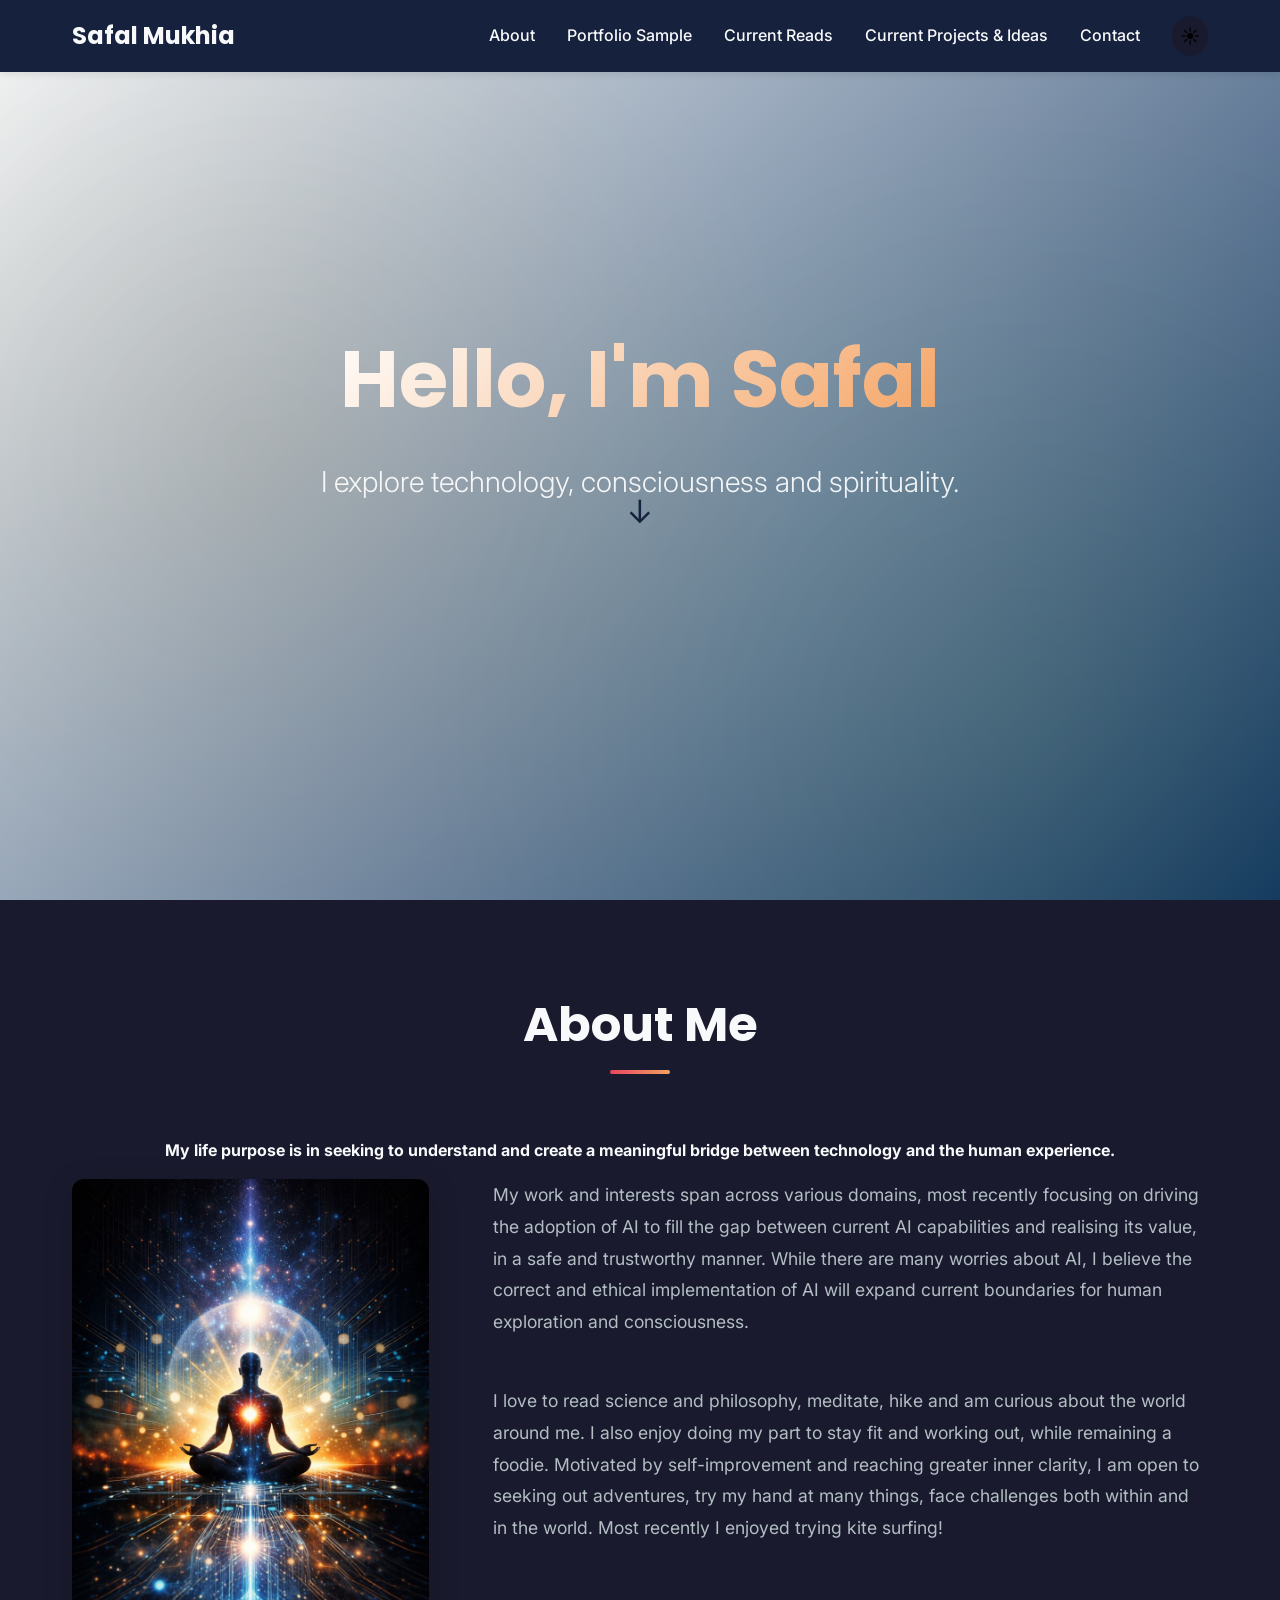
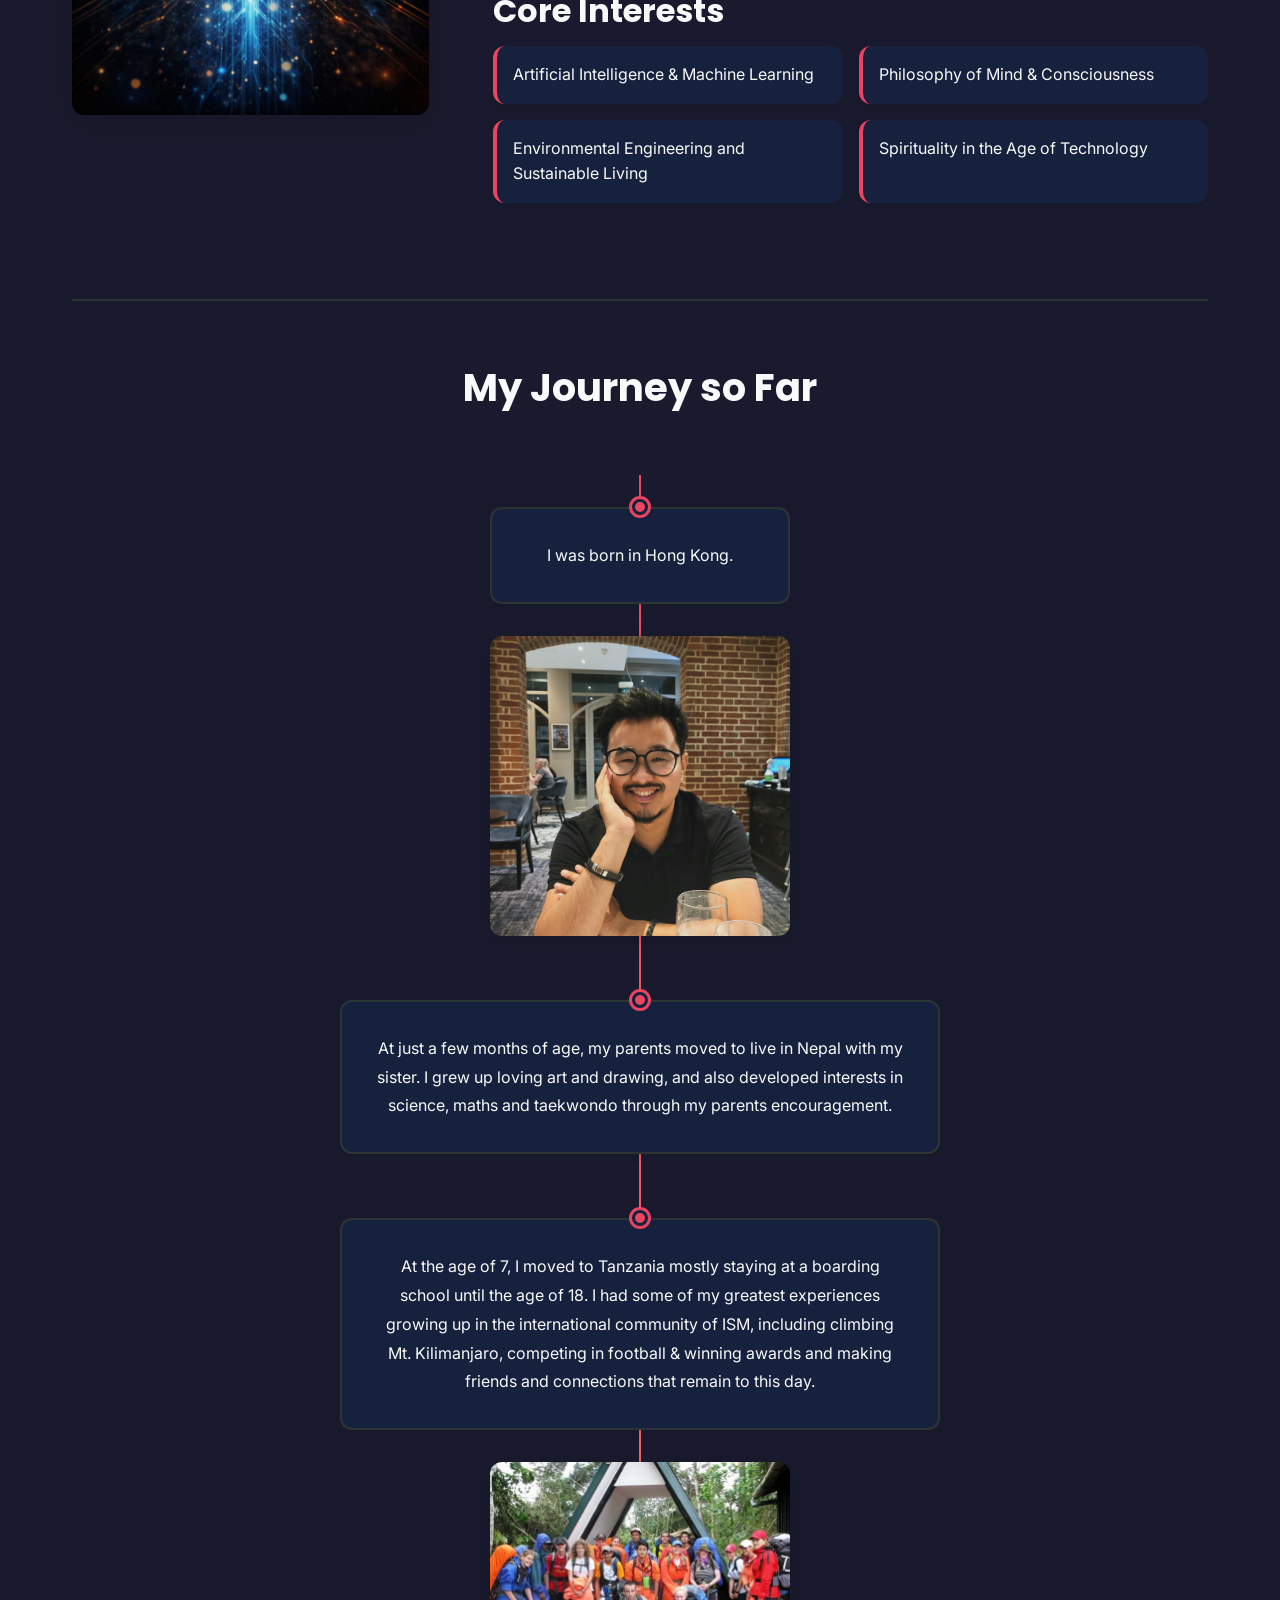
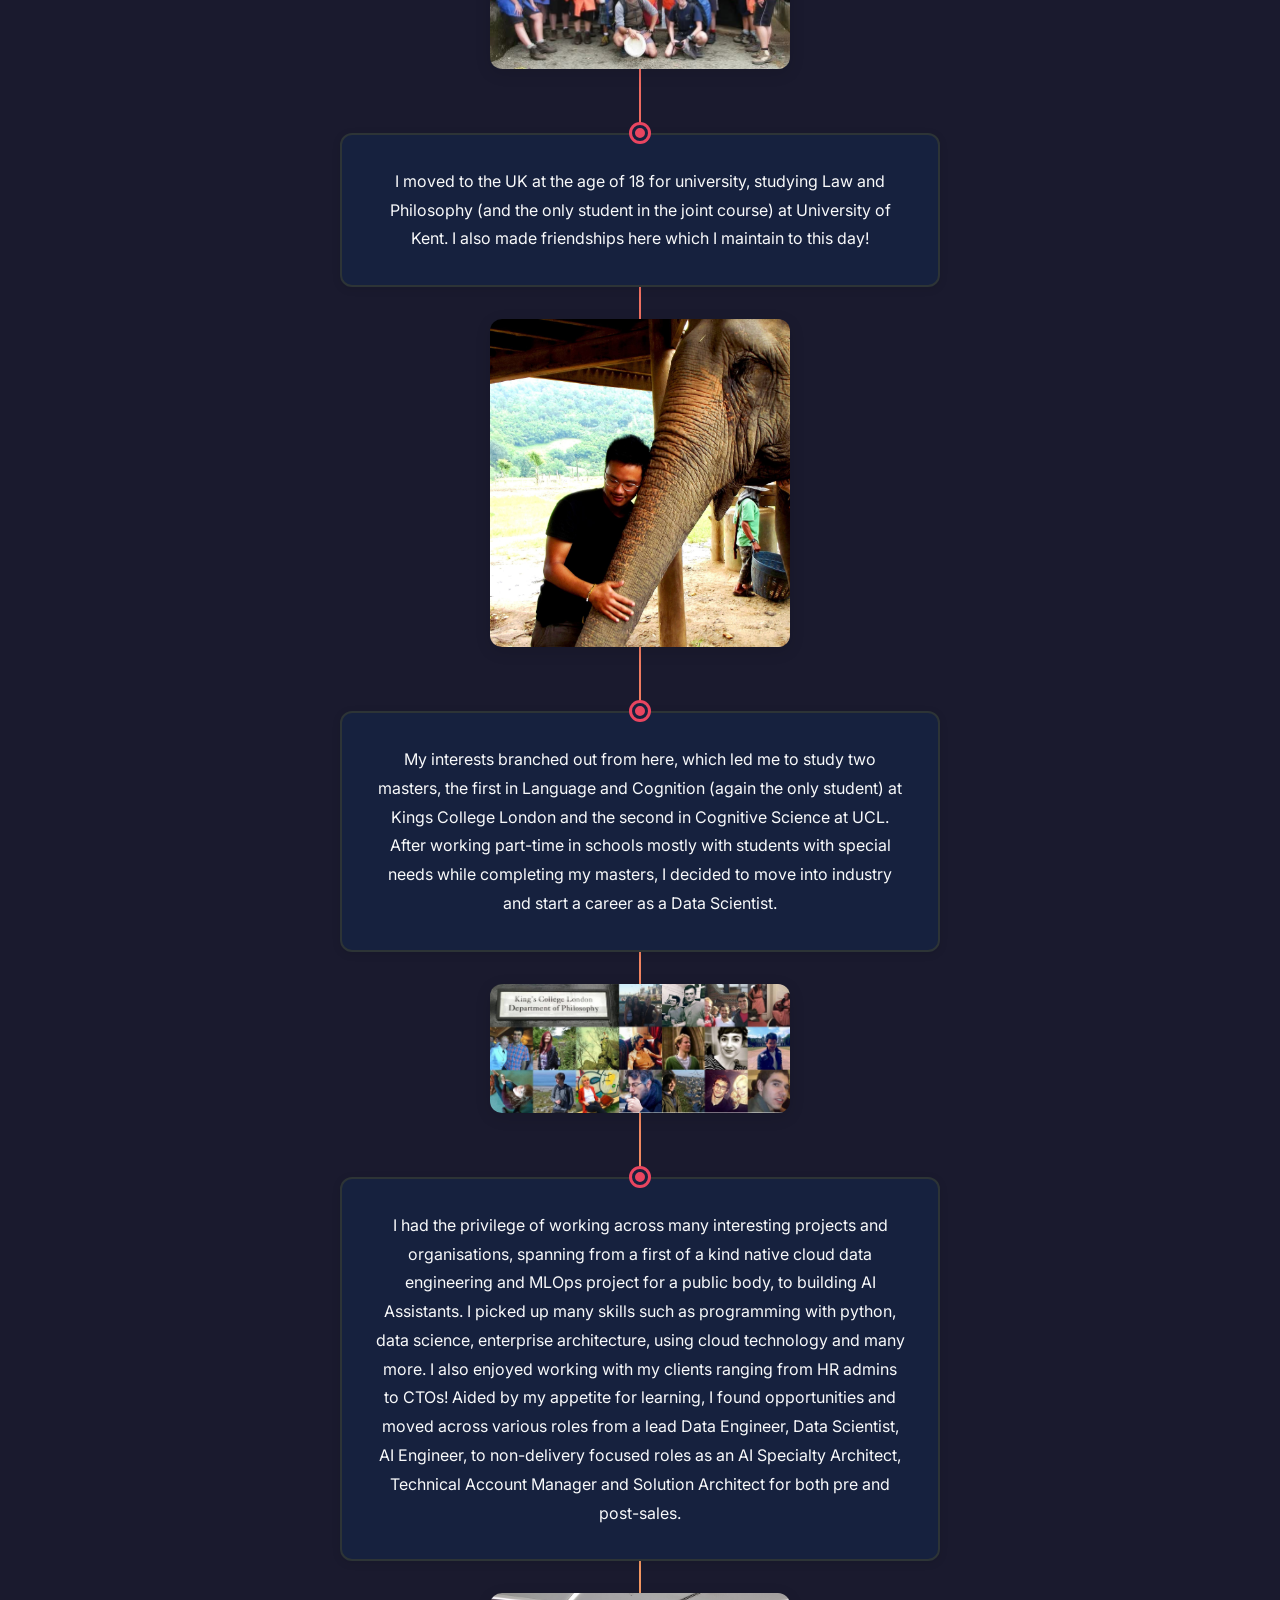
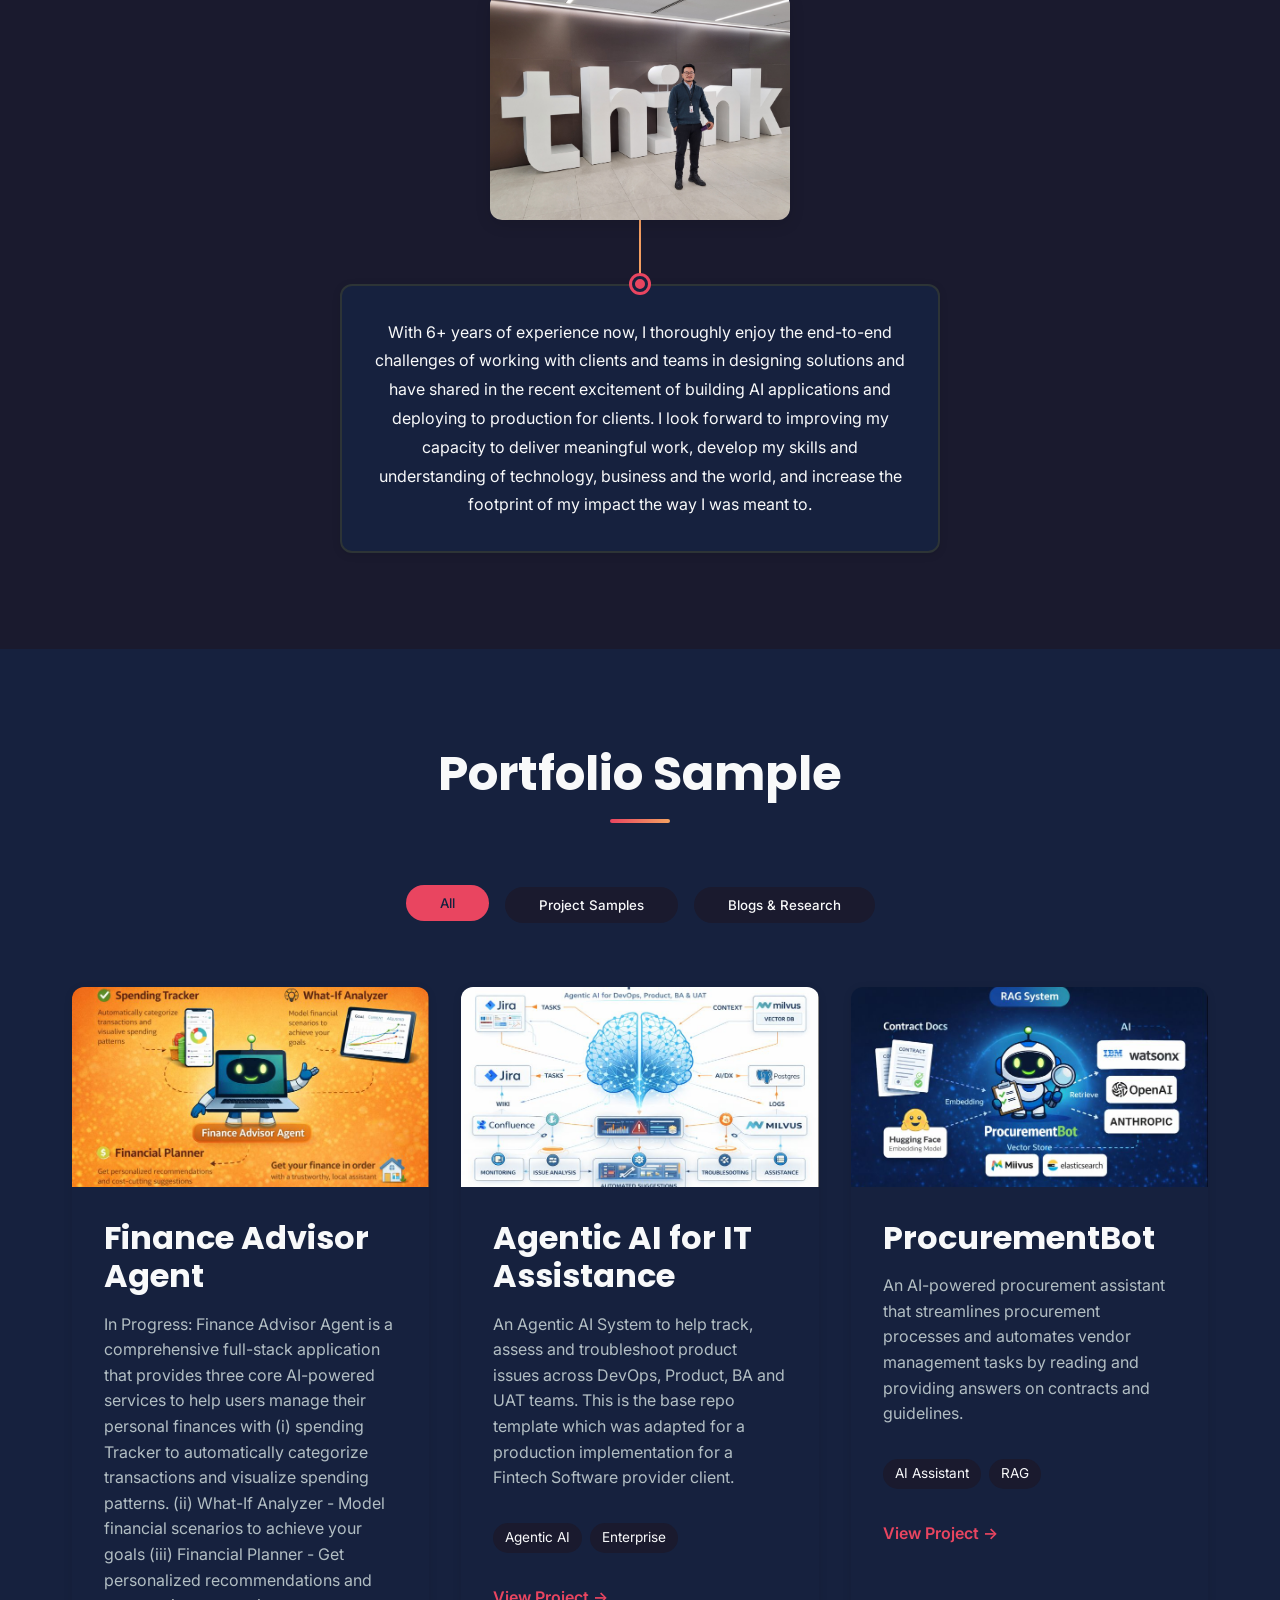
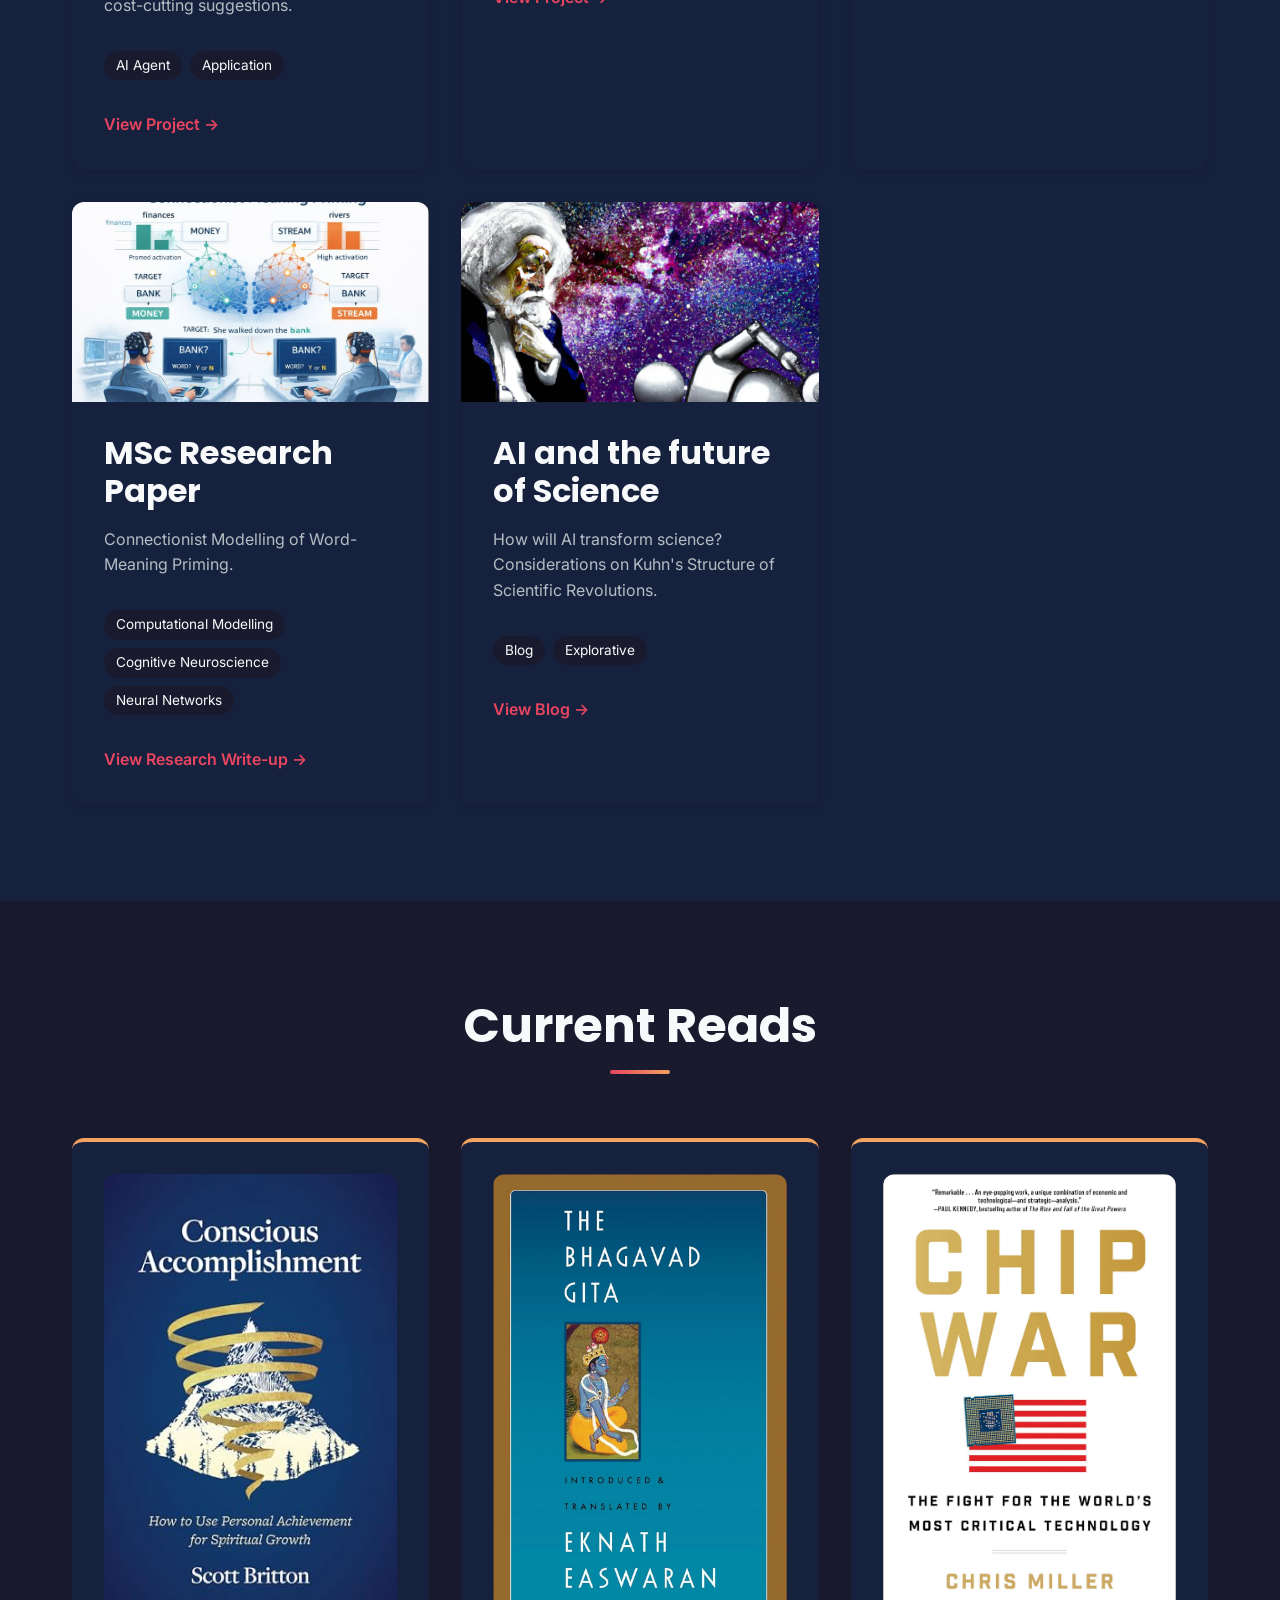
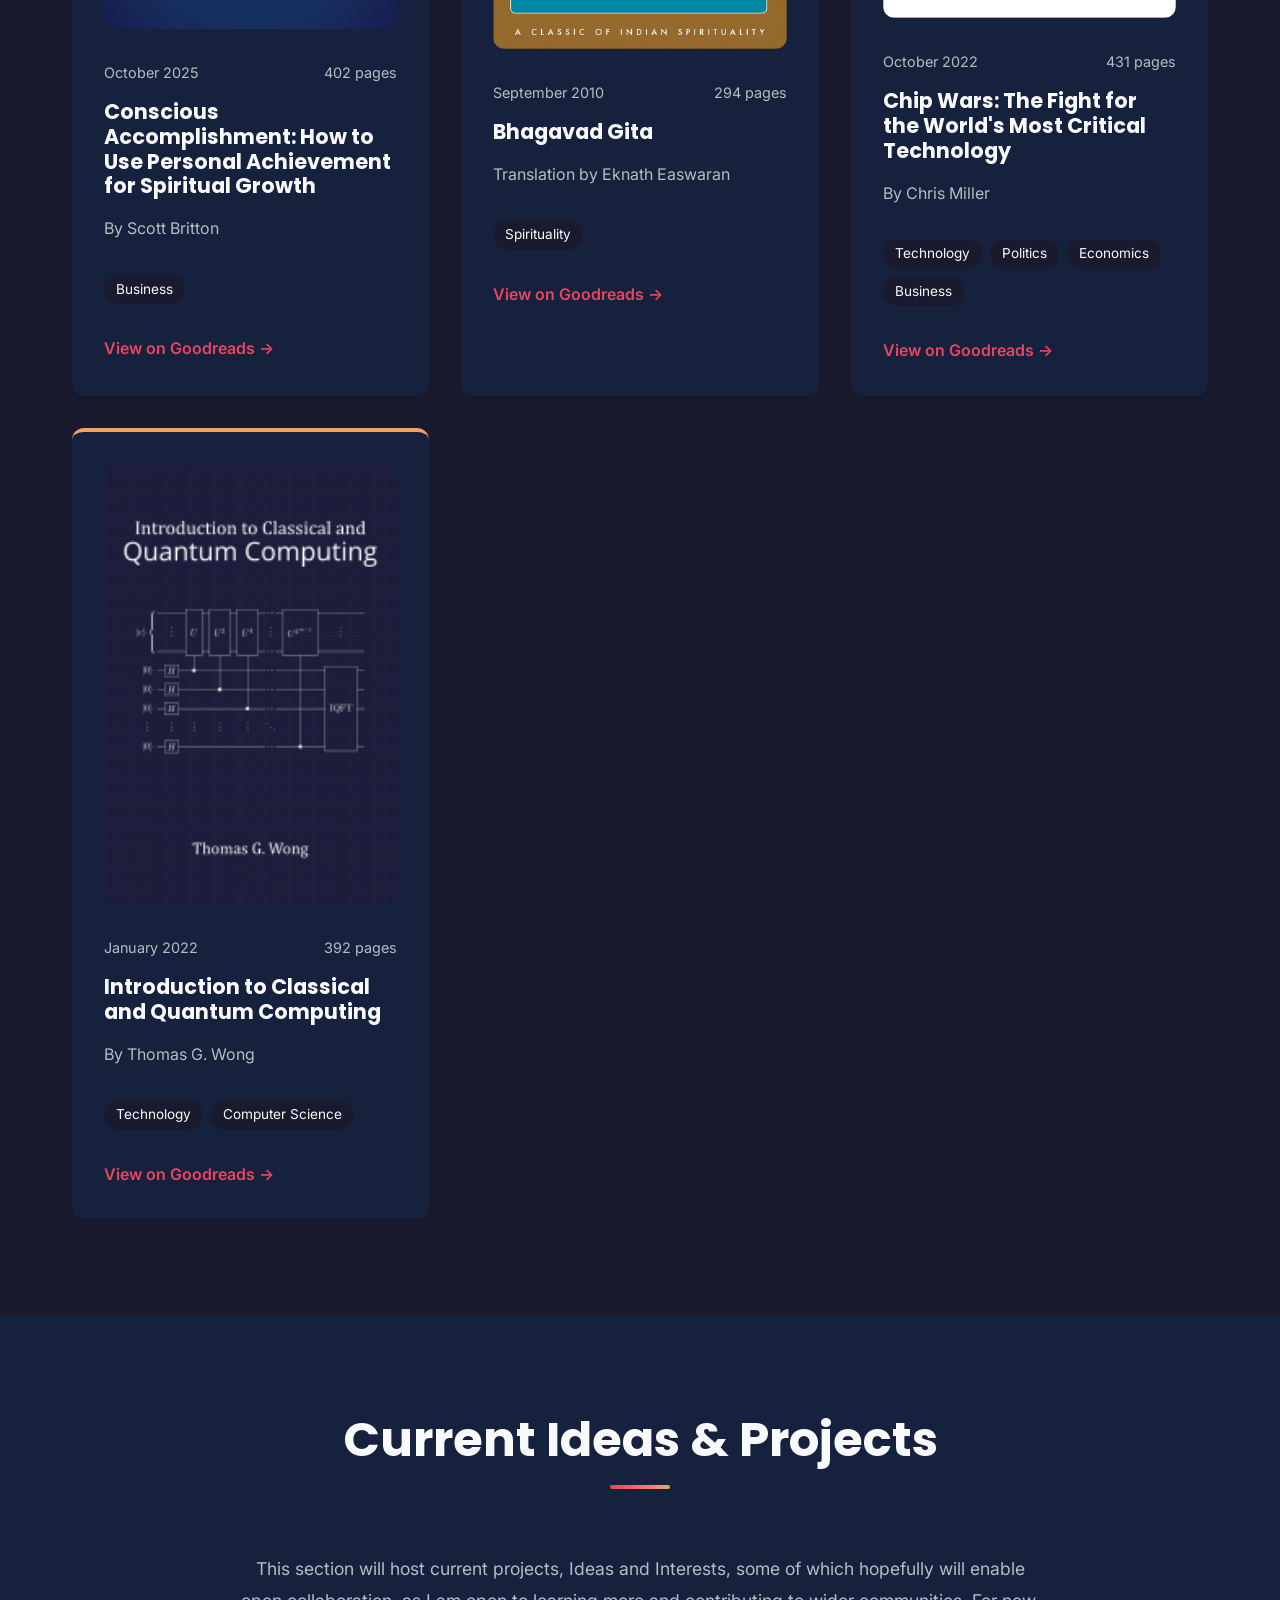
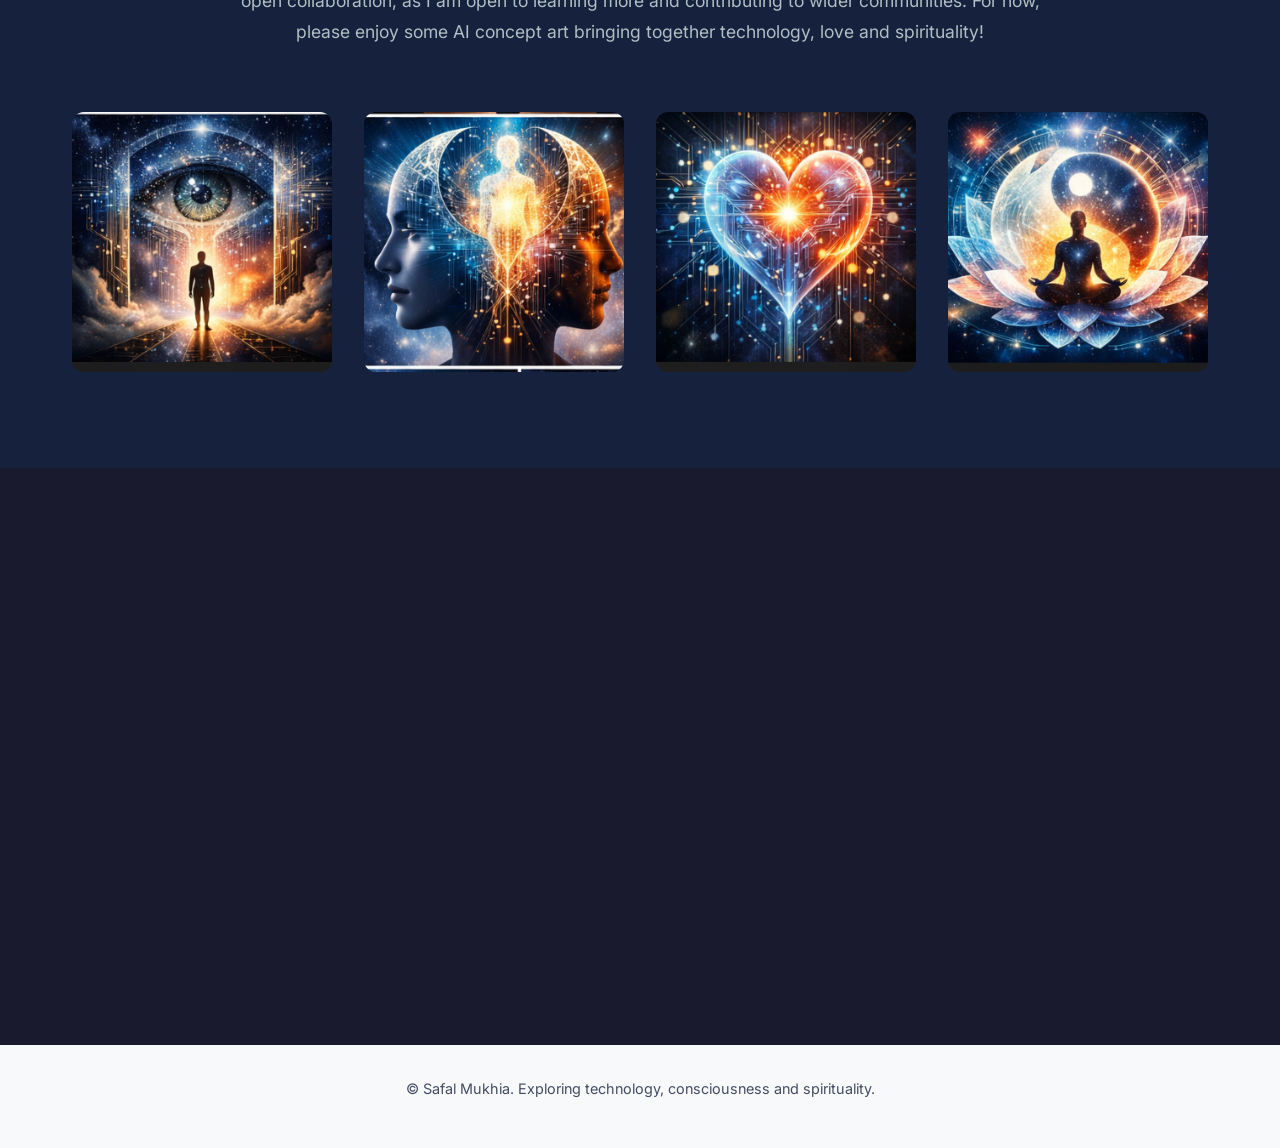
==== commit 39a1bb13: "reorder project order" ====
--- a/index.html
+++ b/index.html
@@ -175,42 +175,7 @@
                 <button class="work__filter" data-filter="blogs and research">Blogs & Research</button>
             </div>
             <div class="work__grid">
-                <!-- Project Card 1 - Agentic AI for IT Assist -->
-                <article class="work__card" data-category="technology projects">
-                    <div class="work__card-image">
-                        <img src="images/devops_assist_2.png" alt="devops_agent" loading="lazy">
-                    </div>
-                    <div class="work__card-content">
-                        <h3 class="work__card-title">Agentic AI for IT Assistance</h3>
-                        <p class="work__card-description">
-                            An Agentic AI System to help track, assess and troubleshoot product issues across DevOps, Product, BA and UAT teams. This is the base repo template which was adapted for a production implementation for a Fintech Software provider client. 
-                        </p>
-                        <div class="work__card-tags">
-                            <span class="work__tag">Agentic AI</span>
-                            <span class="work__tag">Enterprise</span>
-                        </div> 
-                        <a href="https://github.com/sm634/AI_Agents_Base_Template" class="work__card-link" target="_blank" rel="noopener noreferrer">View Project →</a>
-                    </div>
-                </article>
-                <!-- Project Card 2 - ProcurementBot -->
-                <article class="work__card" data-category="technology projects">
-                    <div class="work__card-image">
-                        <img src="images/procurement_bot.png" alt="ProcurementBot" loading="lazy">
-                    </div>
-                    <div class="work__card-content">
-                        <h3 class="work__card-title">ProcurementBot</h3>
-                        <p class="work__card-description">
-                            An AI-powered procurement assistant that streamlines procurement processes and automates vendor 
-                            management tasks by reading and providing answers on contracts and guidelines.
-                        </p>
-                        <div class="work__card-tags">
-                            <span class="work__tag">AI Assistant</span>
-                            <span class="work__tag">RAG</span>
-                        </div>
-                        <a href="https://github.com/sm634/ProcurementBot" class="work__card-link" target="_blank" rel="noopener noreferrer">View Project →</a>
-                    </div>
-                </article>
-                <!-- Project Card 3 - Finance Advisor -->
+                <!-- Project Card 1 - Finance Advisor -->
                 <article class="work__card" data-category="technology projects">
                     <div class="work__card-image">
                         <img src="images/finance_advisor.png" alt="Finance Advisor" loading="lazy">
@@ -229,6 +194,41 @@
                             <span class="work__tag">Application</span>
                         </div>
                         <a href="https://github.com/sm634/finance_advisor_agent/tree/main" class="work__card-link" target="_blank" rel="noopener noreferrer">View Project →</a>
+                    </div>
+                </article>
+                <!-- Project Card 2 - Agentic AI for IT Assist -->
+                <article class="work__card" data-category="technology projects">
+                    <div class="work__card-image">
+                        <img src="images/devops_assist_2.png" alt="devops_agent" loading="lazy">
+                    </div>
+                    <div class="work__card-content">
+                        <h3 class="work__card-title">Agentic AI for IT Assistance</h3>
+                        <p class="work__card-description">
+                            An Agentic AI System to help track, assess and troubleshoot product issues across DevOps, Product, BA and UAT teams. This is the base repo template which was adapted for a production implementation for a Fintech Software provider client. 
+                        </p>
+                        <div class="work__card-tags">
+                            <span class="work__tag">Agentic AI</span>
+                            <span class="work__tag">Enterprise</span>
+                        </div> 
+                        <a href="https://github.com/sm634/AI_Agents_Base_Template" class="work__card-link" target="_blank" rel="noopener noreferrer">View Project →</a>
+                    </div>
+                </article>
+                <!-- Project Card 3 - ProcurementBot -->
+                <article class="work__card" data-category="technology projects">
+                    <div class="work__card-image">
+                        <img src="images/procurement_bot.png" alt="ProcurementBot" loading="lazy">
+                    </div>
+                    <div class="work__card-content">
+                        <h3 class="work__card-title">ProcurementBot</h3>
+                        <p class="work__card-description">
+                            An AI-powered procurement assistant that streamlines procurement processes and automates vendor 
+                            management tasks by reading and providing answers on contracts and guidelines.
+                        </p>
+                        <div class="work__card-tags">
+                            <span class="work__tag">AI Assistant</span>
+                            <span class="work__tag">RAG</span>
+                        </div>
+                        <a href="https://github.com/sm634/ProcurementBot" class="work__card-link" target="_blank" rel="noopener noreferrer">View Project →</a>
                     </div>
                 </article>
                 <!-- Research Card -->
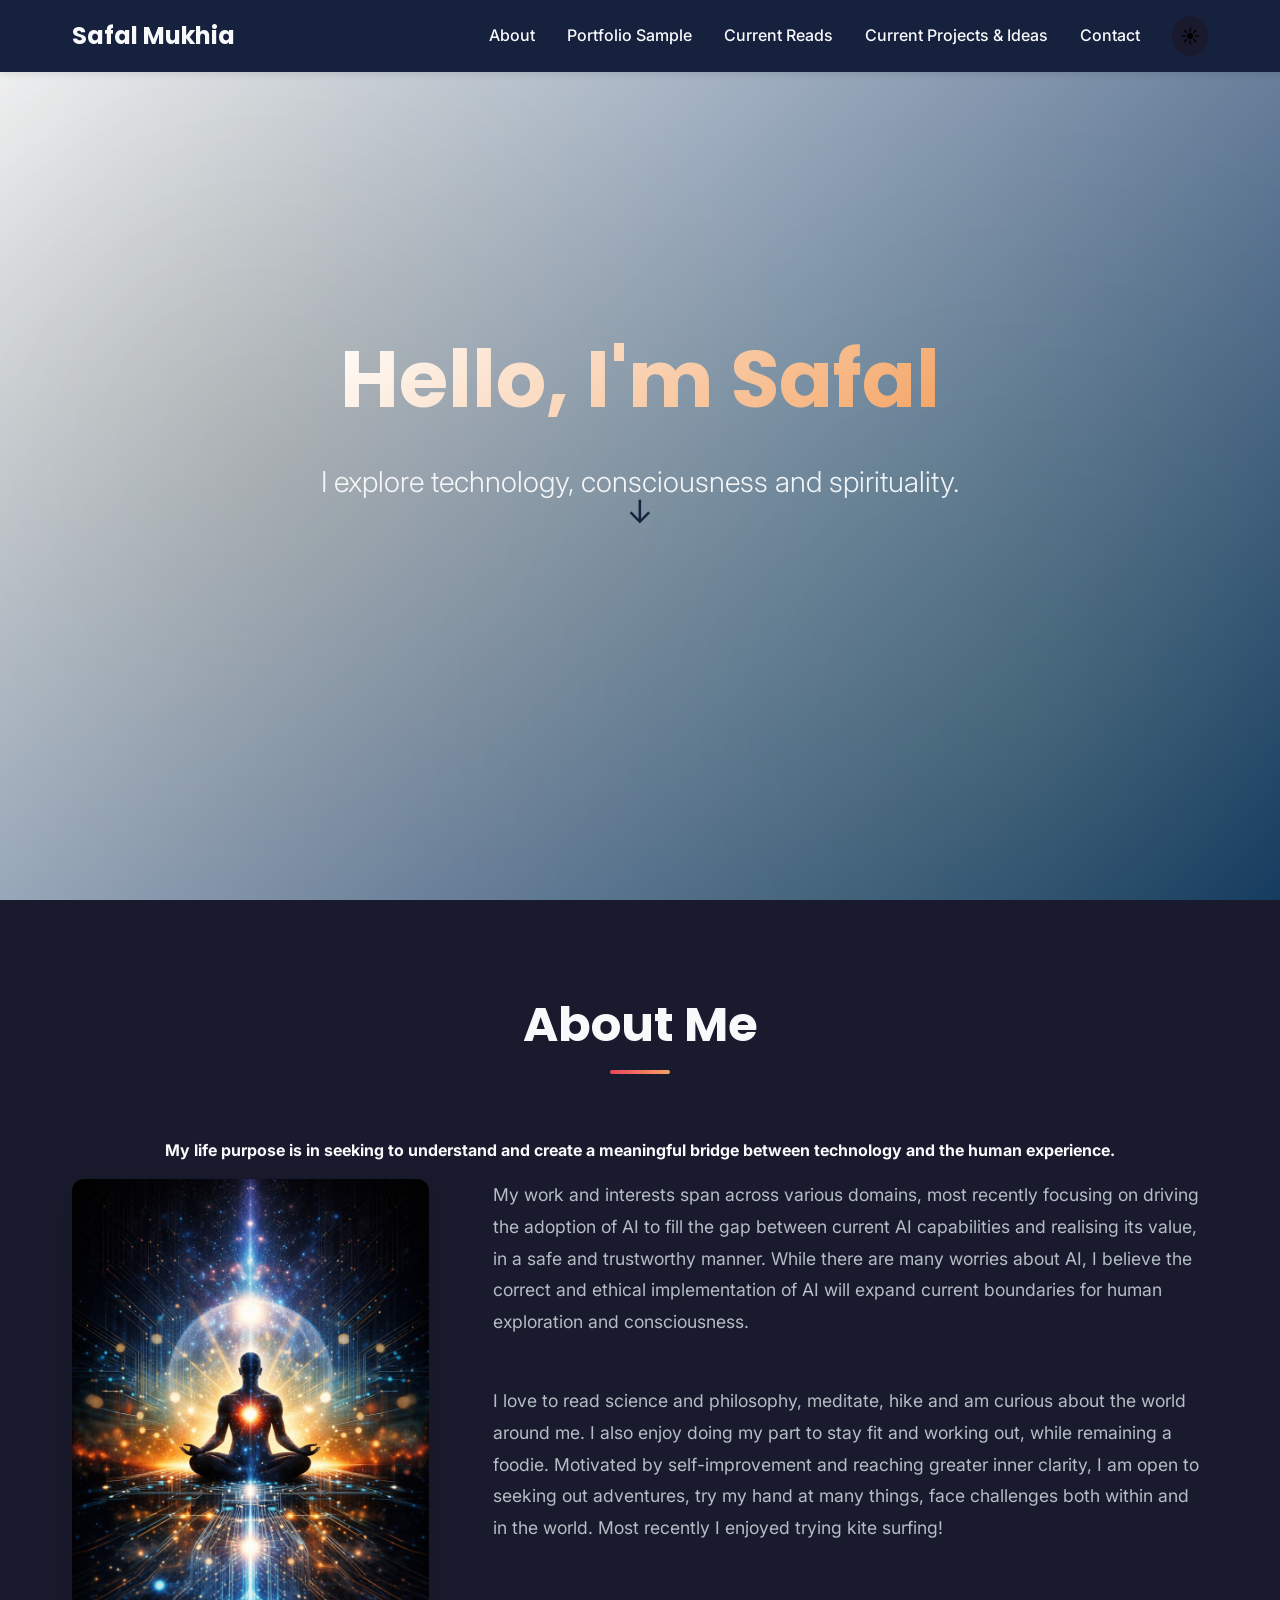
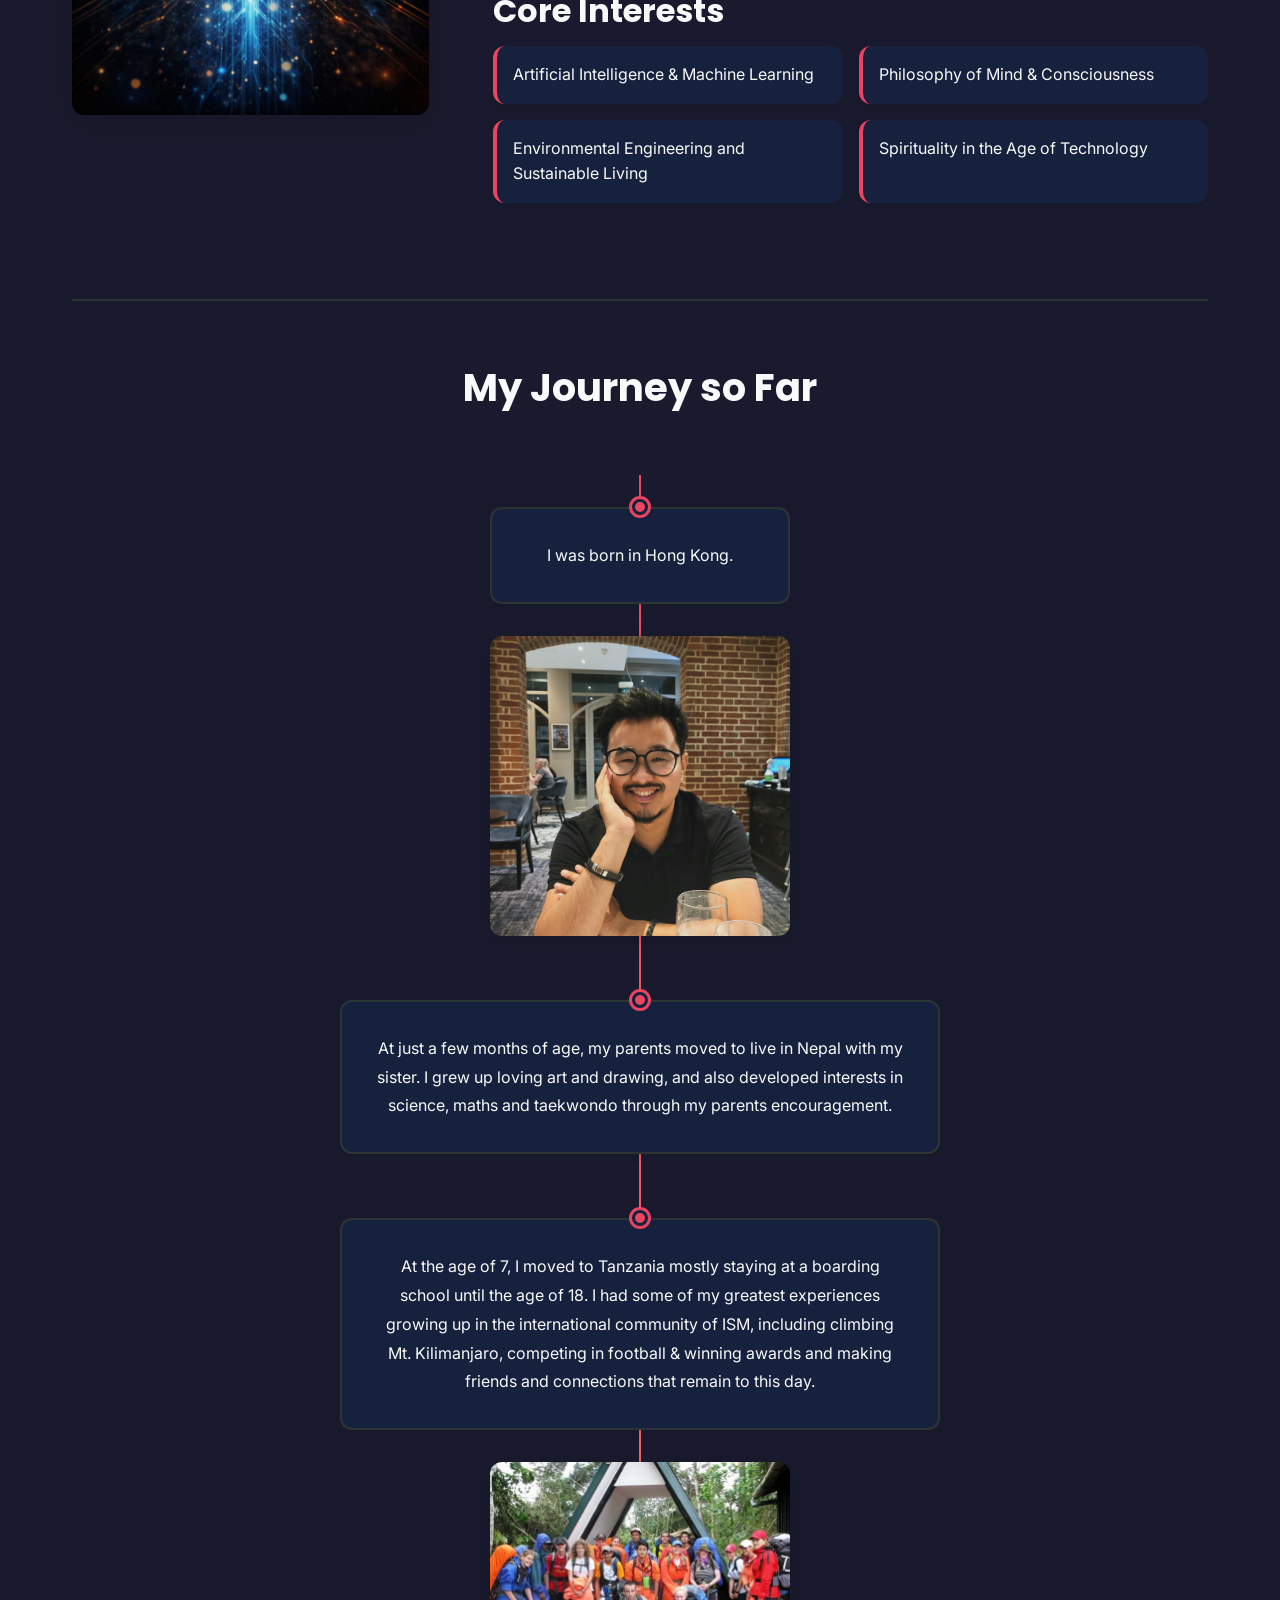
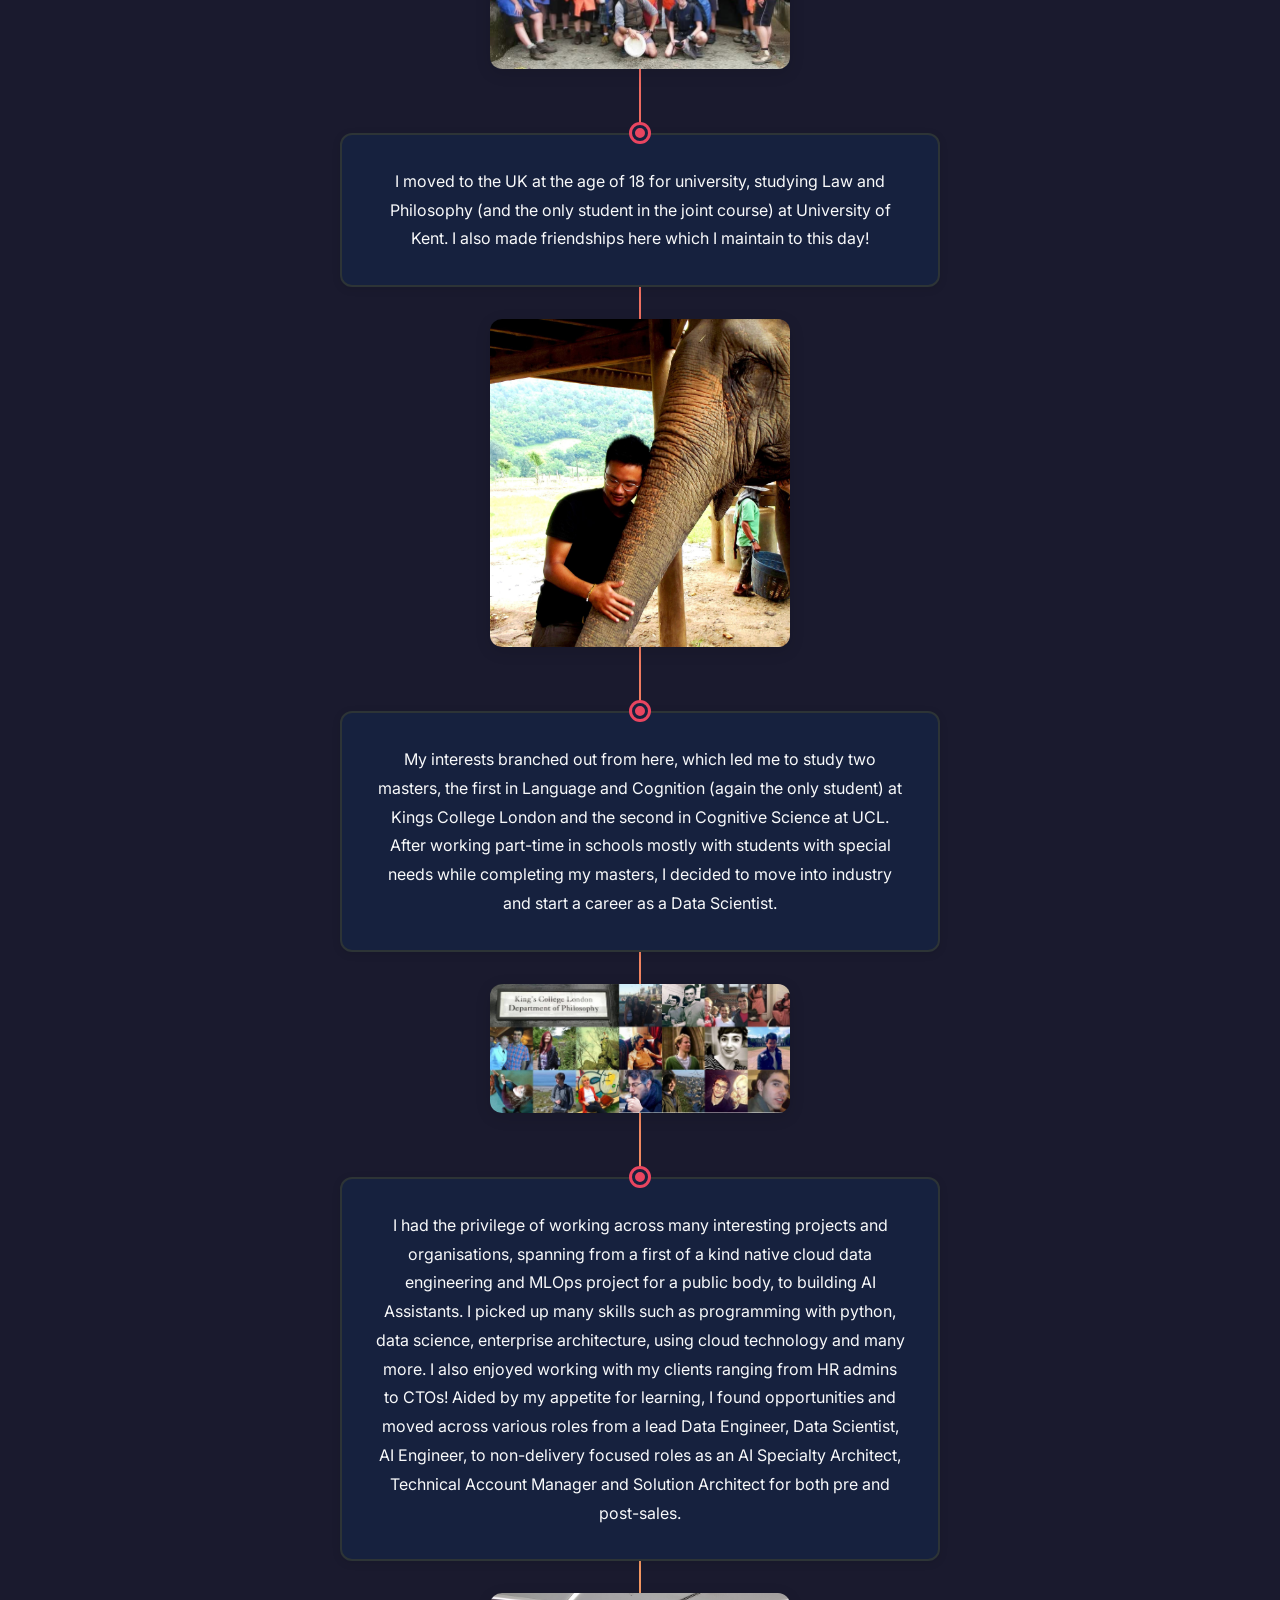
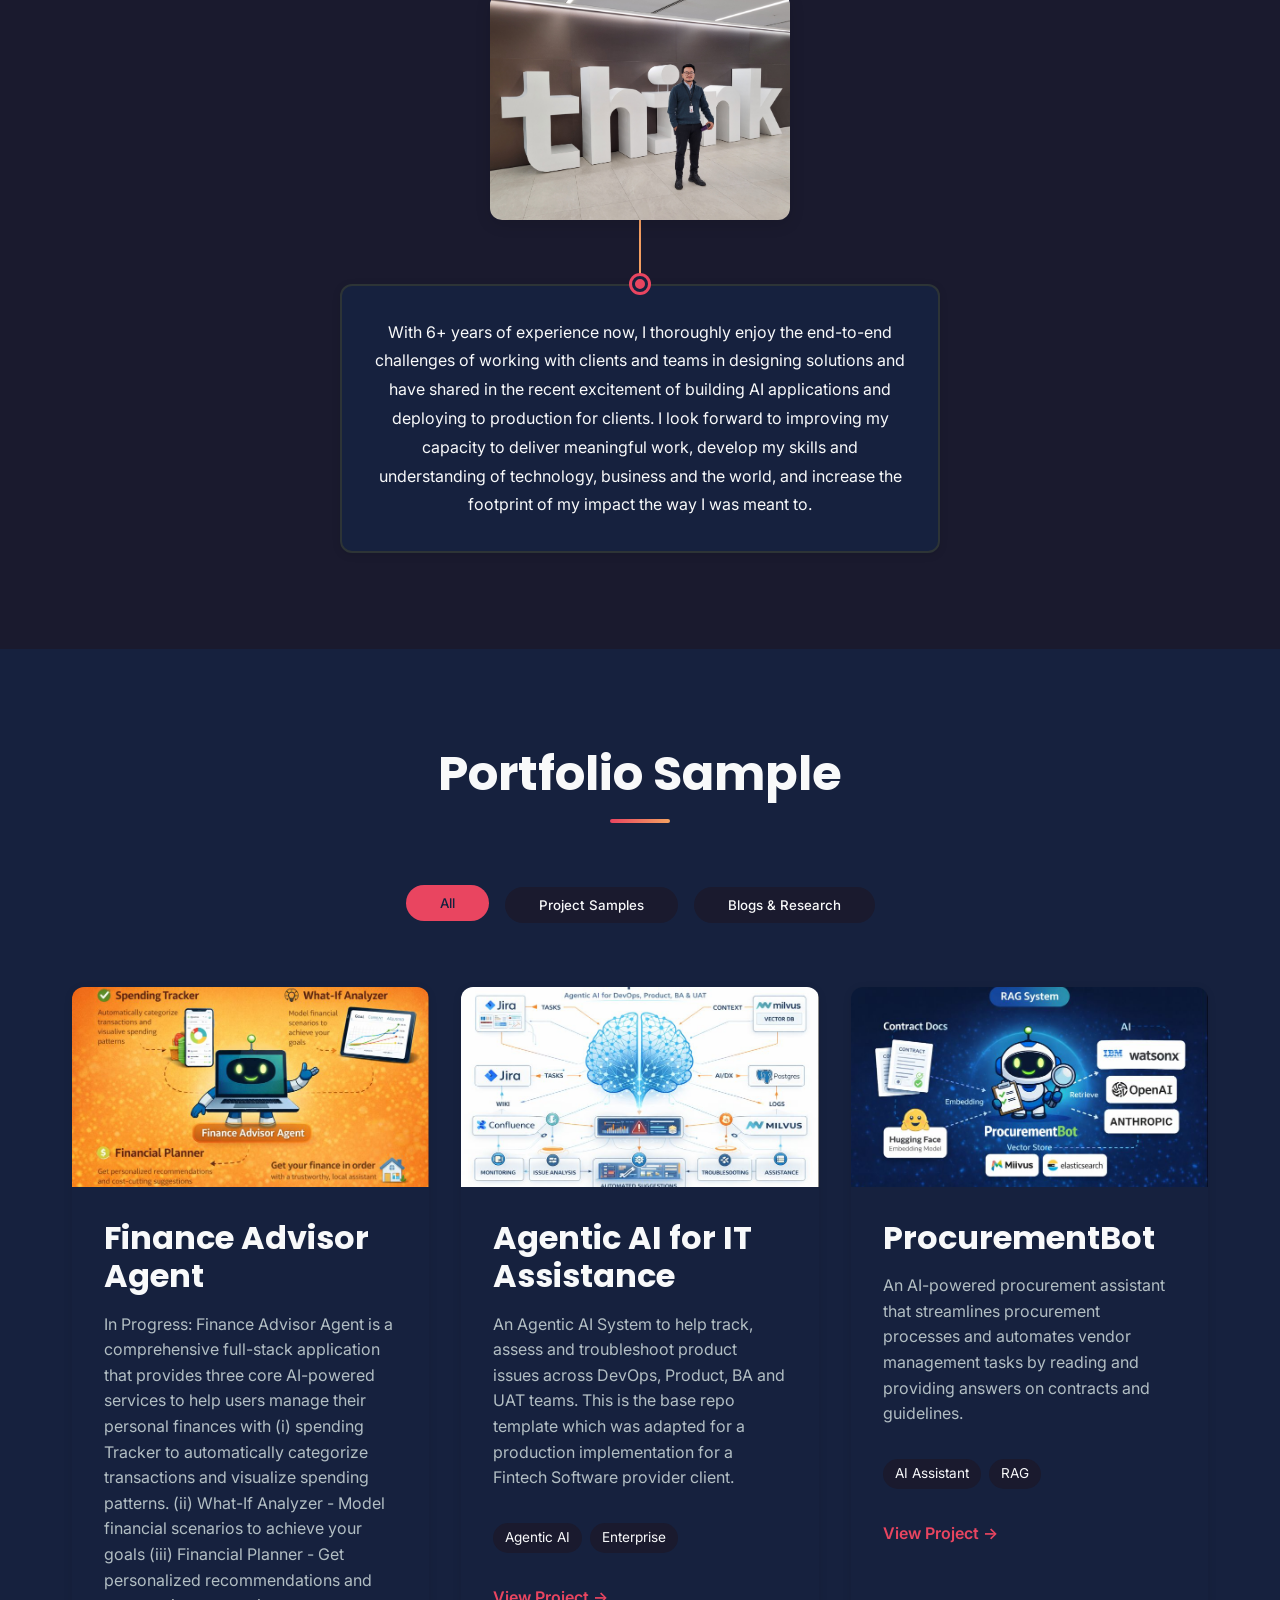
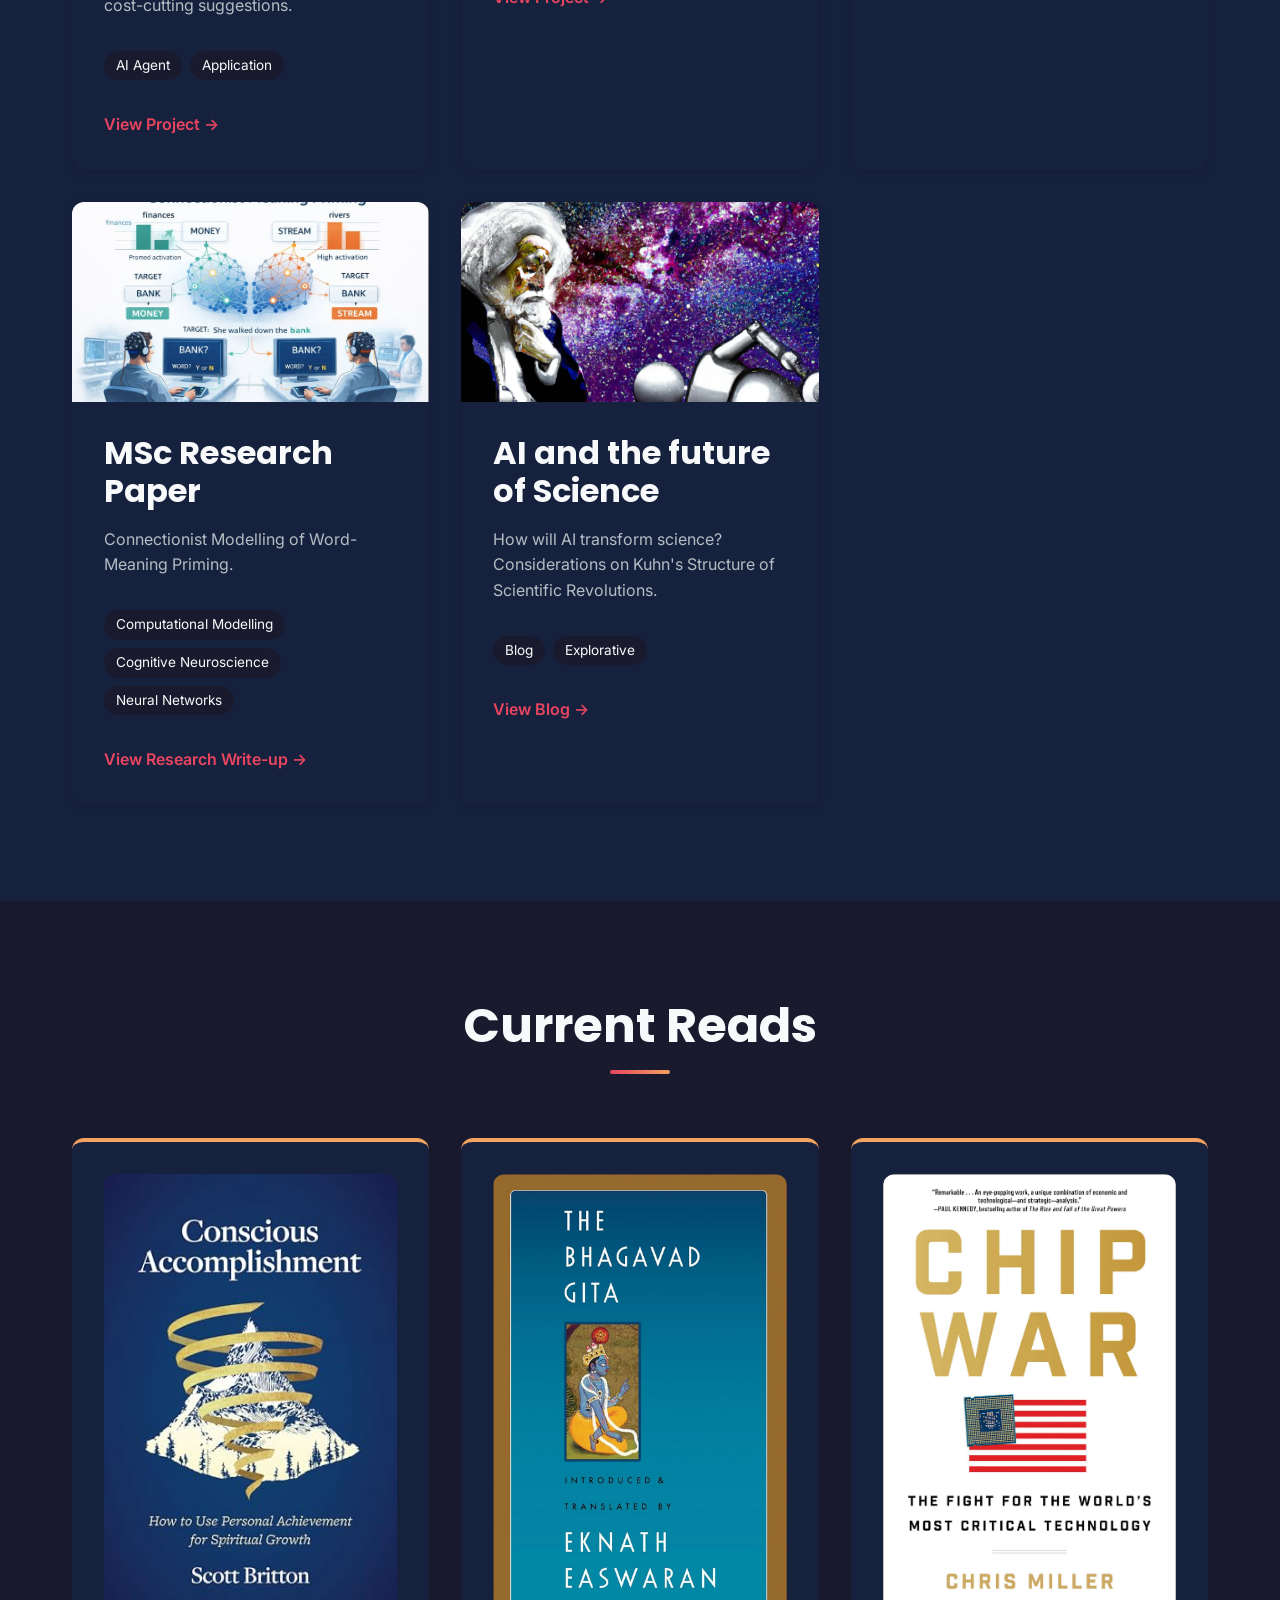
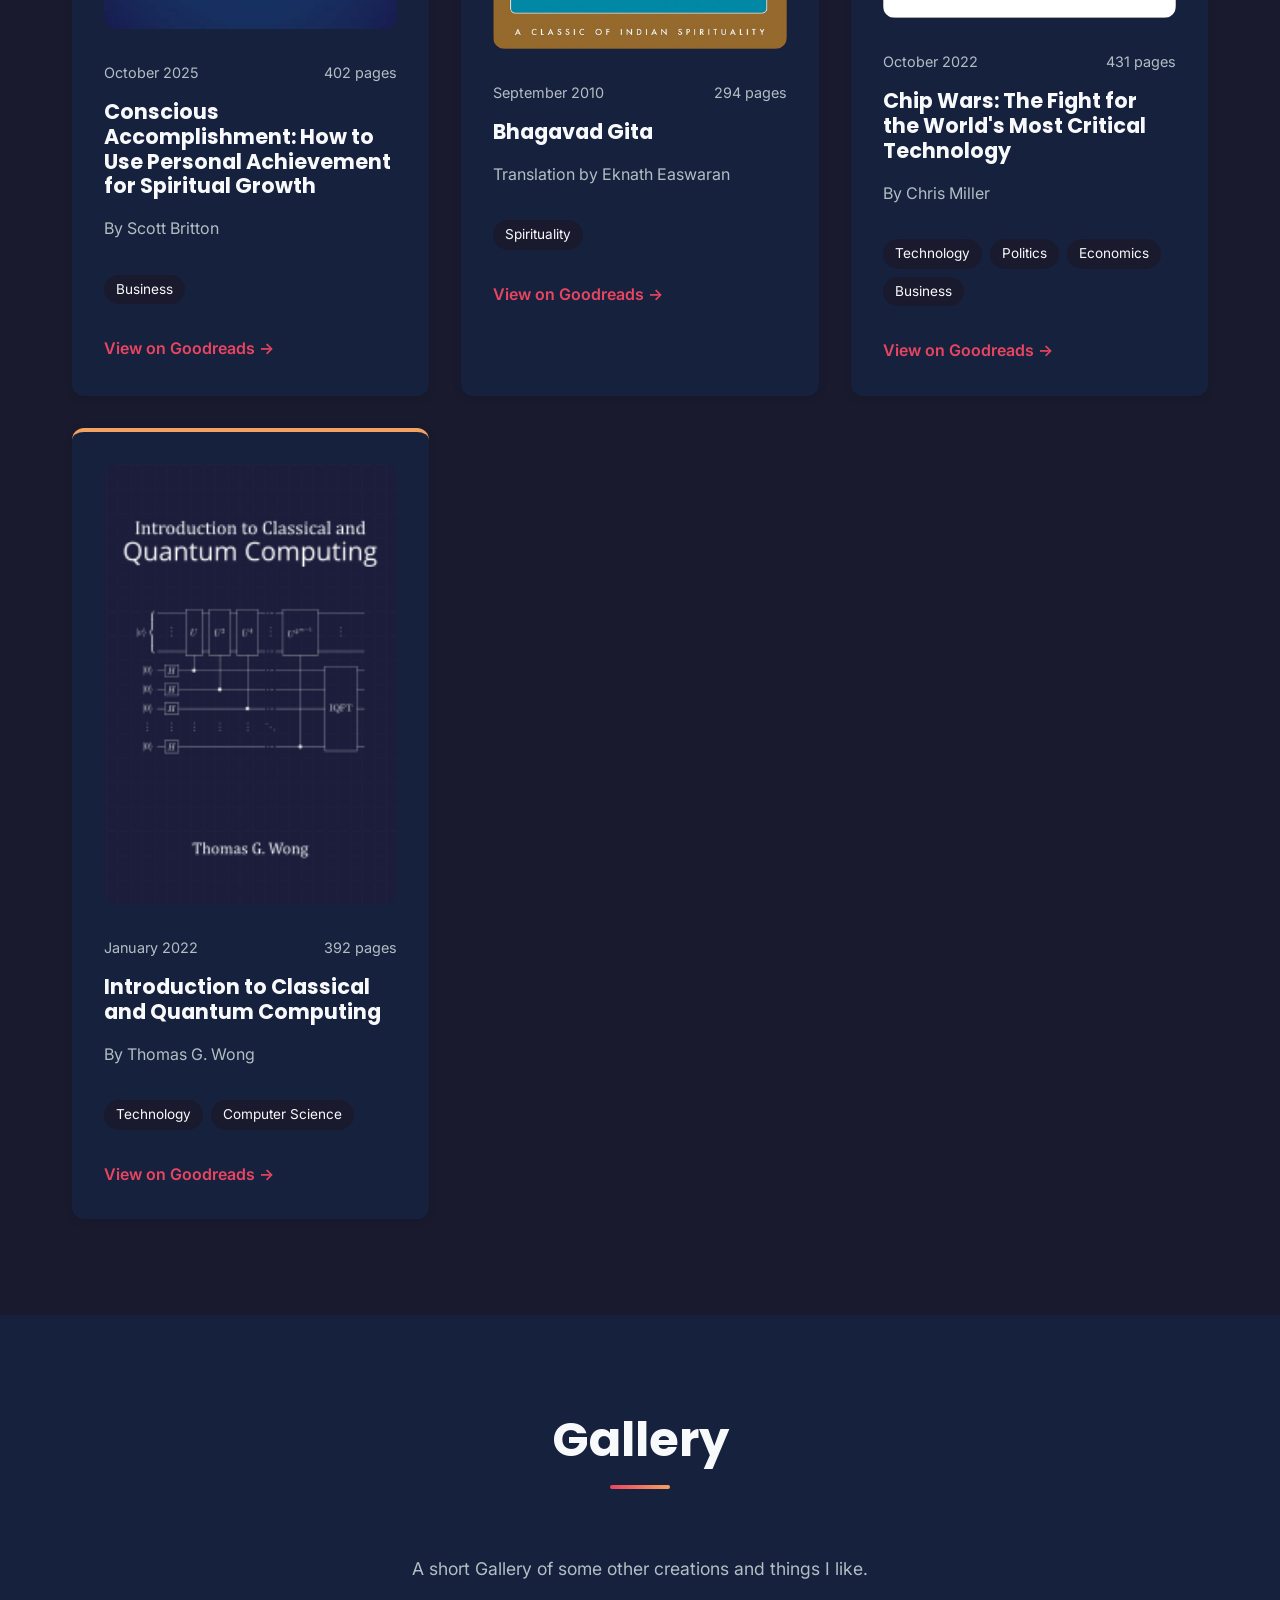
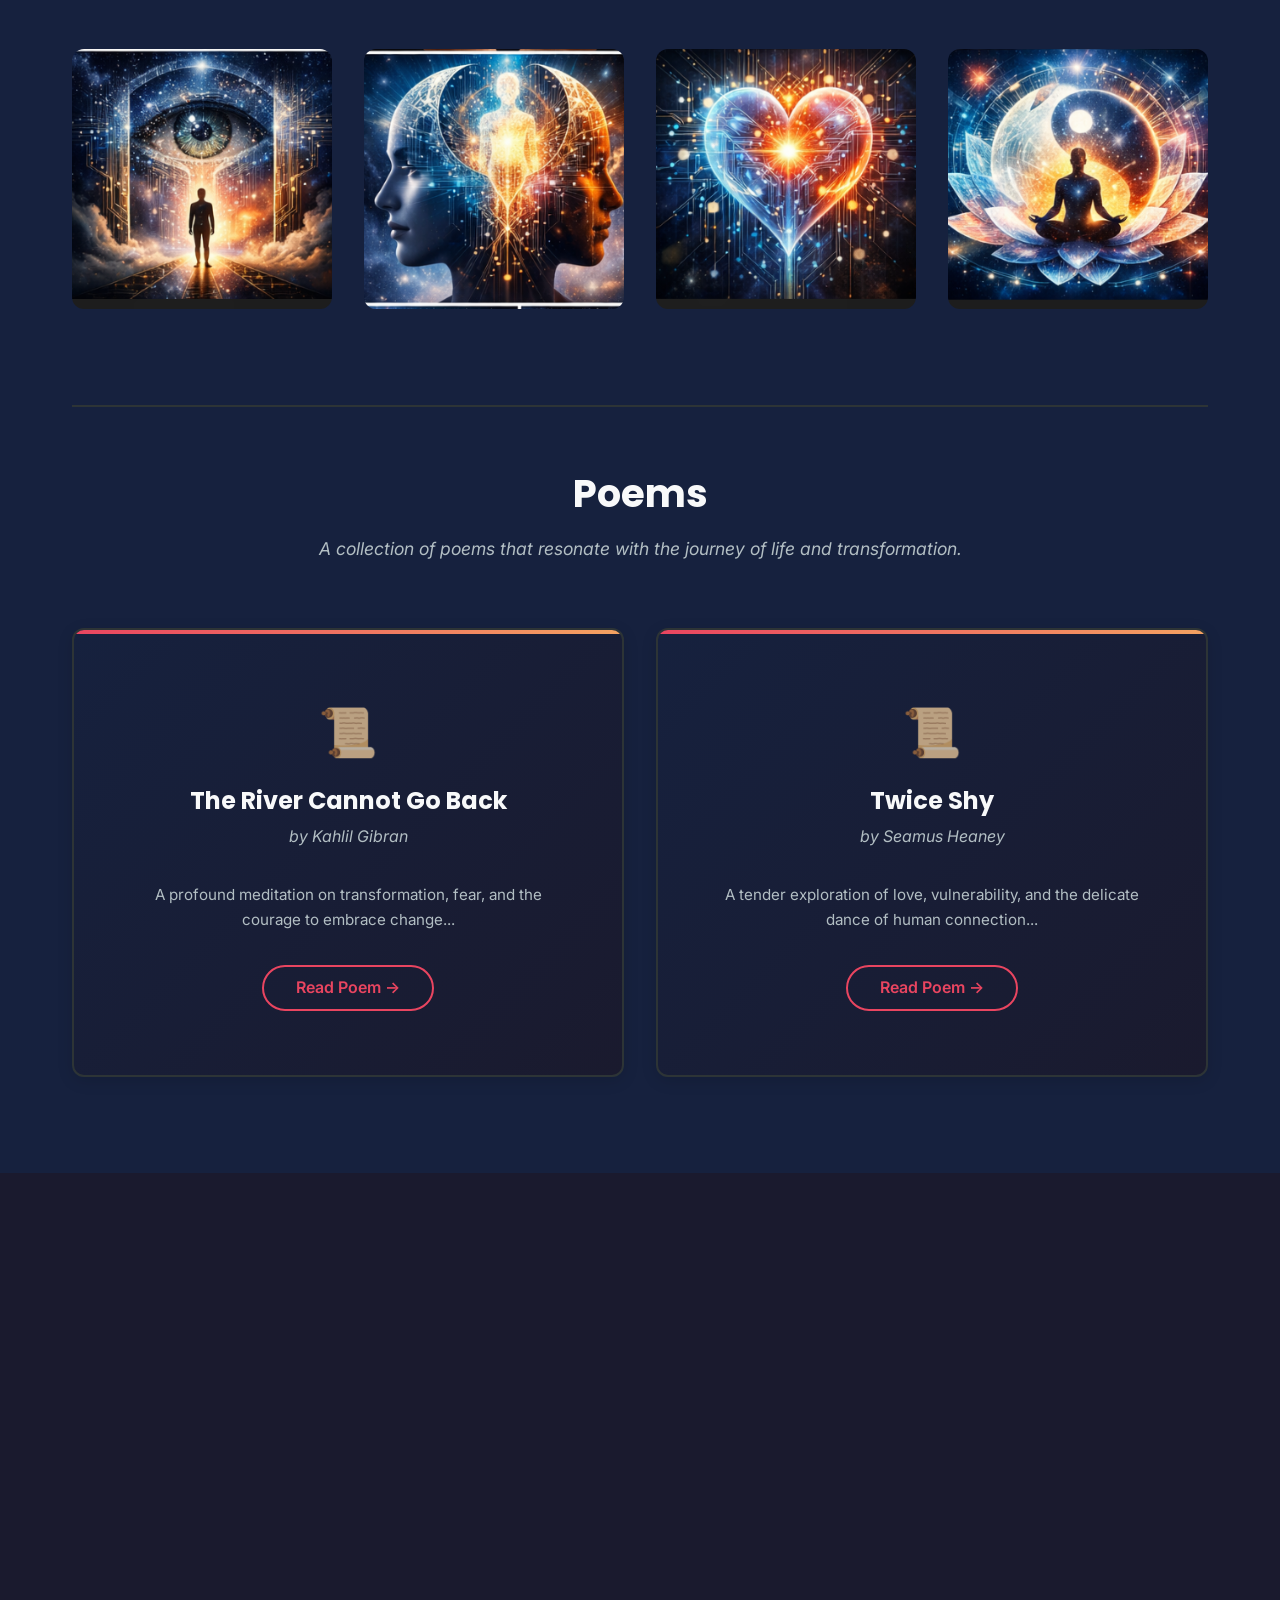
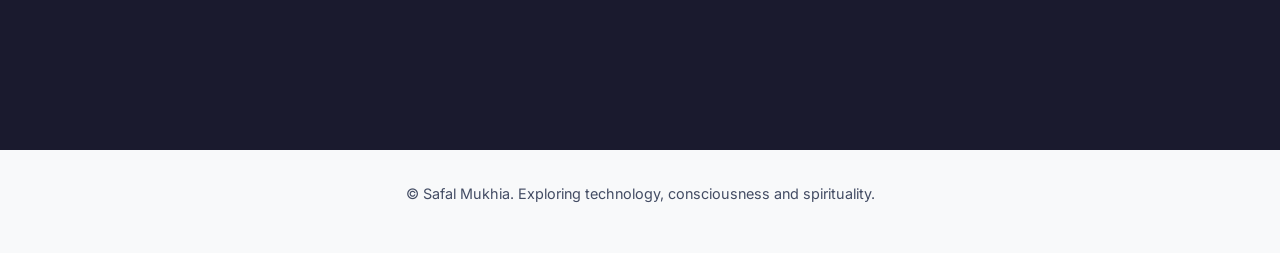
==== commit 97765a83: "new gallery subsection" ====
--- a/index.html
+++ b/index.html
@@ -362,8 +362,8 @@
     <!-- Gallery Section -->
     <section class="gallery section" id="gallery">
         <div class="container">
-            <h2 class="section__title">Current Ideas & Projects</h2>
-            <p class="gallery__description">This section will host current projects, Ideas and Interests, some of which hopefully will enable open collaboration, as I am open to learning more and contributing to wider communities. For now, please enjoy some AI concept art bringing together technology, love and spirituality!</p>
+            <h2 class="section__title">Gallery</h2>
+            <p class="gallery__description">A short Gallery of some other creations and things I like.</p>
             <div class="gallery__grid">
                 <div class="gallery__item">
                     <img src="images/Gallery/img 1.png" alt="Gallery image 1" loading="lazy">
@@ -388,6 +388,39 @@
                     <div class="gallery__overlay">
                         <span class="gallery__icon">🔍</span>
                     </div>
+                </div>
+            </div>
+
+            <!-- Poems Subsection -->
+            <div class="poems-subsection">
+                <h3 class="poems-subsection__title">Poems</h3>
+                <p class="poems-subsection__description">A collection of poems that resonate with the journey of life and transformation.</p>
+                <div class="poems__grid">
+                    <!-- Poem Card 1 -->
+                    <article class="poem__card">
+                        <div class="poem__card-content">
+                            <div class="poem__card-icon">📜</div>
+                            <h4 class="poem__card-title">The River Cannot Go Back</h4>
+                            <p class="poem__card-author">by Kahlil Gibran</p>
+                            <p class="poem__card-excerpt">
+                                A profound meditation on transformation, fear, and the courage to embrace change...
+                            </p>
+                            <a href="poems/the-river-cannot-go-back.html" class="poem__card-link">Read Poem →</a>
+                        </div>
+                    </article>
+
+                    <!-- Poem Card 2 -->
+                    <article class="poem__card">
+                        <div class="poem__card-content">
+                            <div class="poem__card-icon">📜</div>
+                            <h4 class="poem__card-title">Twice Shy</h4>
+                            <p class="poem__card-author">by Seamus Heaney</p>
+                            <p class="poem__card-excerpt">
+                                A tender exploration of love, vulnerability, and the delicate dance of human connection...
+                            </p>
+                            <a href="poems/twice-shy.html" class="poem__card-link">Read Poem →</a>
+                        </div>
+                    </article>
                 </div>
             </div>
         </div>
--- a/css/style.css
+++ b/css/style.css
@@ -852,6 +852,258 @@
 }
 
 /* ===================================
+   Poems Subsection
+   =================================== */
+.poems-subsection {
+    margin-top: var(--spacing-xl);
+    padding-top: var(--spacing-lg);
+    border-top: 2px solid var(--color-border);
+}
+
+.poems-subsection__title {
+    text-align: center;
+    color: var(--color-primary);
+    font-size: clamp(1.8rem, 3vw, 2.5rem);
+    margin-bottom: var(--spacing-sm);
+}
+
+.poems-subsection__description {
+    text-align: center;
+    max-width: 700px;
+    margin: 0 auto var(--spacing-lg);
+    font-size: 1.1rem;
+    line-height: 1.8;
+    color: var(--color-text-light);
+    font-style: italic;
+}
+
+.poems__grid {
+    display: grid;
+    grid-template-columns: repeat(auto-fit, minmax(300px, 1fr));
+    gap: var(--spacing-md);
+    margin-top: var(--spacing-lg);
+}
+
+.poem__card {
+    background: linear-gradient(135deg, var(--color-surface) 0%, var(--color-background) 100%);
+    border-radius: var(--border-radius);
+    overflow: hidden;
+    box-shadow: var(--shadow-md);
+    transition: var(--transition);
+    border: 2px solid var(--color-border);
+    position: relative;
+}
+
+.poem__card::before {
+    content: '';
+    position: absolute;
+    top: 0;
+    left: 0;
+    right: 0;
+    height: 4px;
+    background: linear-gradient(90deg, var(--color-secondary), var(--color-tertiary));
+}
+
+.poem__card:hover {
+    transform: translateY(-8px);
+    box-shadow: var(--shadow-lg);
+    border-color: var(--color-secondary);
+}
+
+.poem__card-content {
+    padding: var(--spacing-lg);
+    text-align: center;
+}
+
+.poem__card-icon {
+    font-size: 3rem;
+    margin-bottom: var(--spacing-sm);
+    opacity: 0.7;
+}
+
+.poem__card-title {
+    color: var(--color-primary);
+    font-size: 1.5rem;
+    margin-bottom: var(--spacing-xs);
+    font-family: var(--font-heading);
+}
+
+.poem__card-author {
+    color: var(--color-text-light);
+    font-style: italic;
+    margin-bottom: var(--spacing-md);
+    font-size: 1rem;
+}
+
+.poem__card-excerpt {
+    color: var(--color-text-light);
+    line-height: 1.7;
+    margin-bottom: var(--spacing-md);
+    font-size: 0.95rem;
+}
+
+.poem__card-link {
+    display: inline-block;
+    color: var(--color-secondary);
+    font-weight: 600;
+    padding: var(--spacing-xs) var(--spacing-md);
+    border: 2px solid var(--color-secondary);
+    border-radius: 25px;
+    transition: var(--transition);
+}
+
+.poem__card-link:hover {
+    background: var(--color-secondary);
+    color: var(--color-surface);
+    transform: translateX(4px);
+}
+
+/* ===================================
+   Poem Page Styles
+   =================================== */
+.poem-page {
+    min-height: 100vh;
+    background: linear-gradient(135deg, #2c1810 0%, #1a1a2e 50%, #0f3460 100%);
+    position: relative;
+    overflow: hidden;
+}
+
+.poem-page::before {
+    content: '';
+    position: absolute;
+    top: 0;
+    left: 0;
+    right: 0;
+    bottom: 0;
+    background:
+        radial-gradient(circle at 20% 30%, rgba(244, 162, 97, 0.05) 0%, transparent 50%),
+        radial-gradient(circle at 80% 70%, rgba(233, 69, 96, 0.05) 0%, transparent 50%);
+    pointer-events: none;
+}
+
+.poem-page__nav {
+    position: fixed;
+    top: 0;
+    left: 0;
+    right: 0;
+    background: rgba(26, 26, 46, 0.95);
+    backdrop-filter: blur(10px);
+    padding: var(--spacing-sm) var(--spacing-md);
+    z-index: 100;
+    box-shadow: 0 2px 10px rgba(0, 0, 0, 0.3);
+}
+
+.poem-page__nav-content {
+    max-width: var(--container-width);
+    margin: 0 auto;
+    display: flex;
+    justify-content: space-between;
+    align-items: center;
+}
+
+.poem-page__back-link {
+    color: #f8f9fa;
+    font-weight: 500;
+    display: flex;
+    align-items: center;
+    gap: 0.5rem;
+    transition: var(--transition);
+    padding: var(--spacing-xs) var(--spacing-sm);
+    border-radius: 8px;
+}
+
+.poem-page__back-link:hover {
+    background: rgba(255, 255, 255, 0.1);
+    transform: translateX(-4px);
+}
+
+.poem-page__logo {
+    color: #f8f9fa;
+    font-family: var(--font-heading);
+    font-size: 1.2rem;
+    font-weight: 700;
+}
+
+.poem-container {
+    max-width: 800px;
+    margin: 0 auto;
+    padding: calc(var(--spacing-xl) + 60px) var(--spacing-md) var(--spacing-xl);
+    position: relative;
+    z-index: 1;
+}
+
+.poem-header {
+    text-align: center;
+    margin-bottom: var(--spacing-xl);
+    padding-bottom: var(--spacing-lg);
+    border-bottom: 2px solid rgba(244, 162, 97, 0.3);
+}
+
+.poem-header__title {
+    color: #f8f9fa;
+    font-size: clamp(2rem, 5vw, 3.5rem);
+    margin-bottom: var(--spacing-sm);
+    font-family: 'Georgia', serif;
+    font-weight: 400;
+    letter-spacing: 1px;
+}
+
+.poem-header__author {
+    color: var(--color-tertiary);
+    font-size: clamp(1.2rem, 3vw, 1.8rem);
+    font-style: italic;
+    font-weight: 300;
+}
+
+.poem-content {
+    background: rgba(248, 249, 250, 0.05);
+    backdrop-filter: blur(10px);
+    border: 1px solid rgba(244, 162, 97, 0.2);
+    border-radius: var(--border-radius);
+    padding: var(--spacing-xl);
+    box-shadow: 0 8px 32px rgba(0, 0, 0, 0.3);
+}
+
+.poem-text {
+    color: #f8f9fa;
+    font-size: clamp(1.1rem, 2.5vw, 1.4rem);
+    line-height: 2;
+    font-family: 'Georgia', serif;
+    white-space: pre-line;
+    text-align: left;
+    letter-spacing: 0.5px;
+}
+
+.poem-text p {
+    margin-bottom: var(--spacing-md);
+}
+
+.poem-footer {
+    margin-top: var(--spacing-xl);
+    text-align: center;
+    padding-top: var(--spacing-lg);
+    border-top: 1px solid rgba(244, 162, 97, 0.2);
+}
+
+.poem-footer__link {
+    display: inline-block;
+    color: var(--color-tertiary);
+    font-weight: 600;
+    padding: var(--spacing-sm) var(--spacing-lg);
+    border: 2px solid var(--color-tertiary);
+    border-radius: 25px;
+    transition: var(--transition);
+    text-decoration: none;
+}
+
+.poem-footer__link:hover {
+    background: var(--color-tertiary);
+    color: #1a1a2e;
+    transform: translateY(-2px);
+    box-shadow: 0 4px 12px rgba(244, 162, 97, 0.3);
+}
+
+/* ===================================
    Lightbox
    =================================== */
 .lightbox {
--- a/css/responsive.css
+++ b/css/responsive.css
@@ -275,6 +275,40 @@
         height: 40px;
         font-size: 2rem;
     }
+    /* Poems Subsection */
+    .poems__grid {
+        grid-template-columns: 1fr;
+    }
+
+    .poem__card-content {
+        padding: var(--spacing-md);
+    }
+
+    /* Poem Pages */
+    .poem-container {
+        padding: calc(var(--spacing-lg) + 60px) var(--spacing-sm) var(--spacing-md);
+    }
+
+    .poem-content {
+        padding: var(--spacing-md);
+    }
+
+    .poem-text {
+        font-size: 1rem;
+        line-height: 1.8;
+    }
+
+    .poem-page__nav-content {
+        padding: 0 var(--spacing-xs);
+    }
+
+    .poem-page__back-link {
+        font-size: 0.9rem;
+    }
+
+    .poem-page__logo {
+        font-size: 1rem;
+    }
 }
 
 /* Large Desktop (1400px and above) */
@@ -370,3 +404,16 @@
 }
 
 /* Made with Bob */
+
+/* Tablet Styles for Poems */
+@media screen and (max-width: 768px) {
+    .poems-subsection {
+        margin-top: var(--spacing-lg);
+        padding-top: var(--spacing-md);
+    }
+
+    .poems__grid {
+        grid-template-columns: 1fr;
+        gap: var(--spacing-sm);
+    }
+}
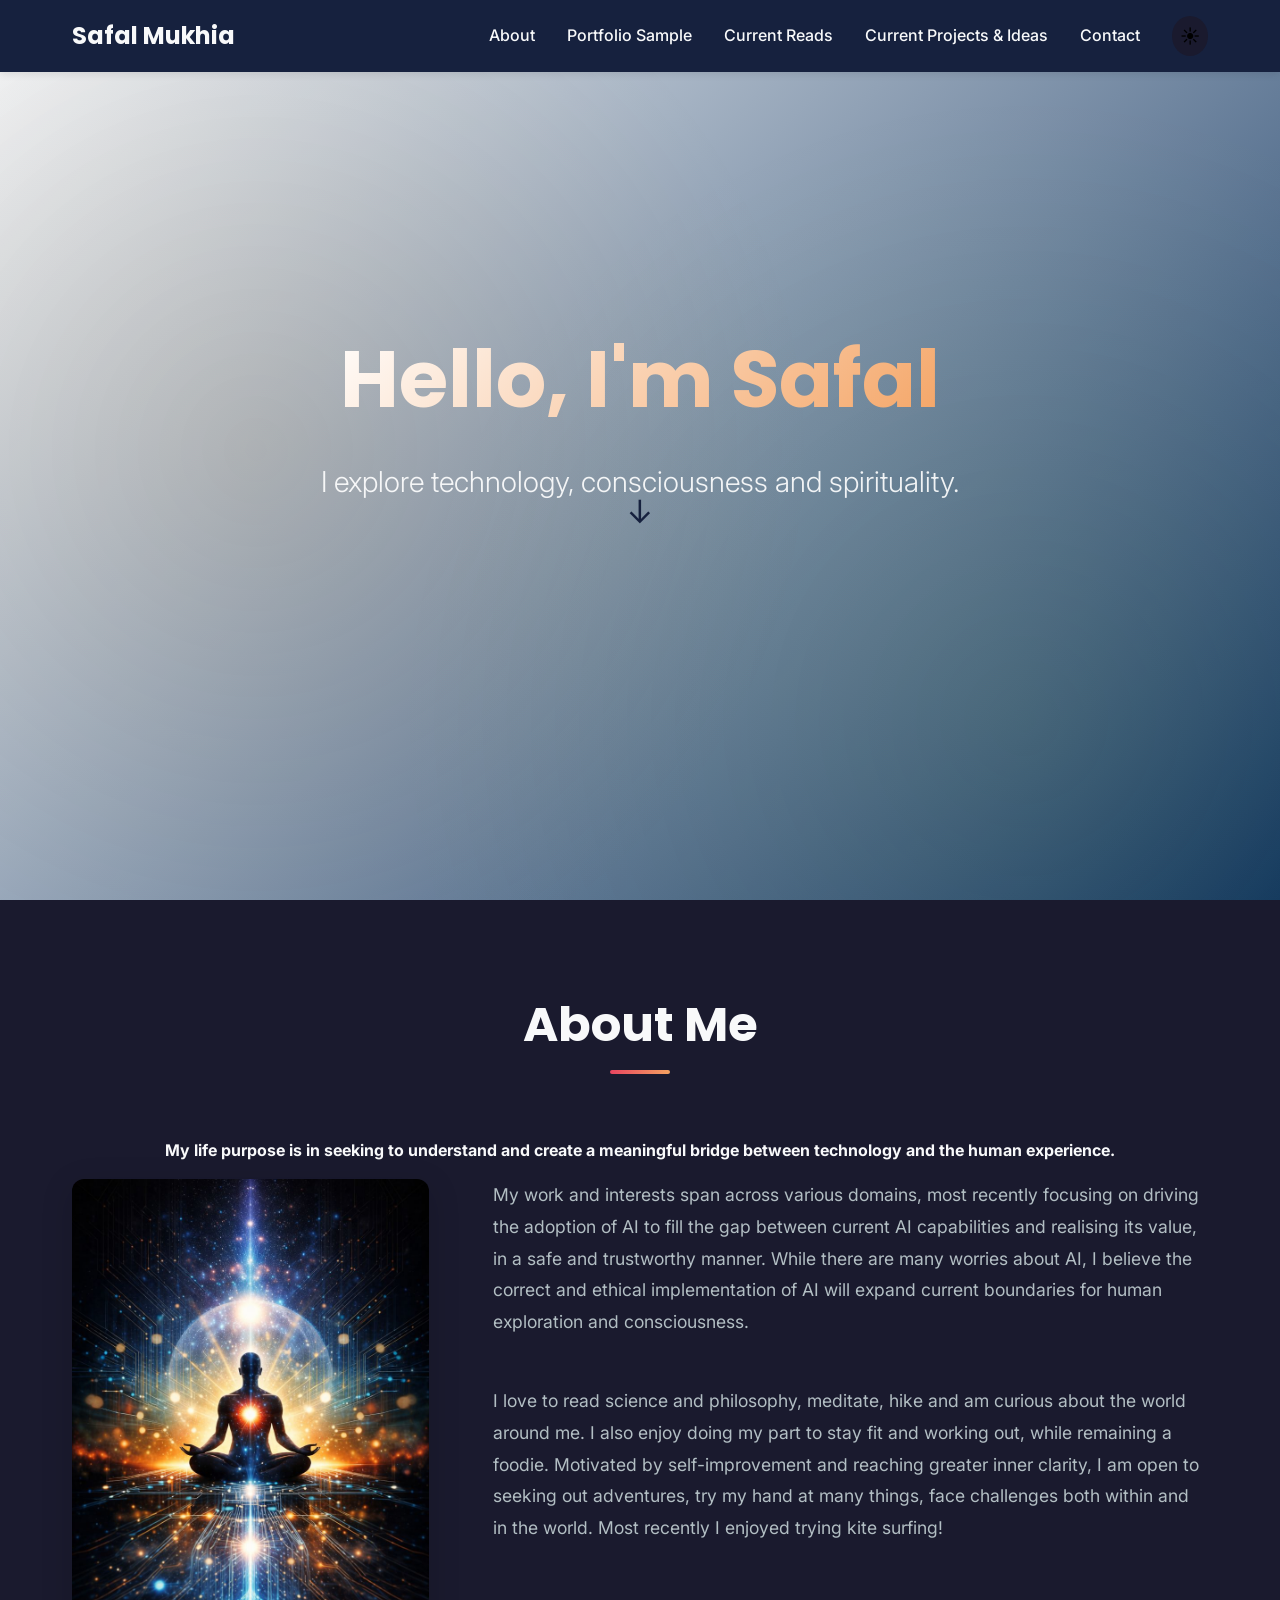
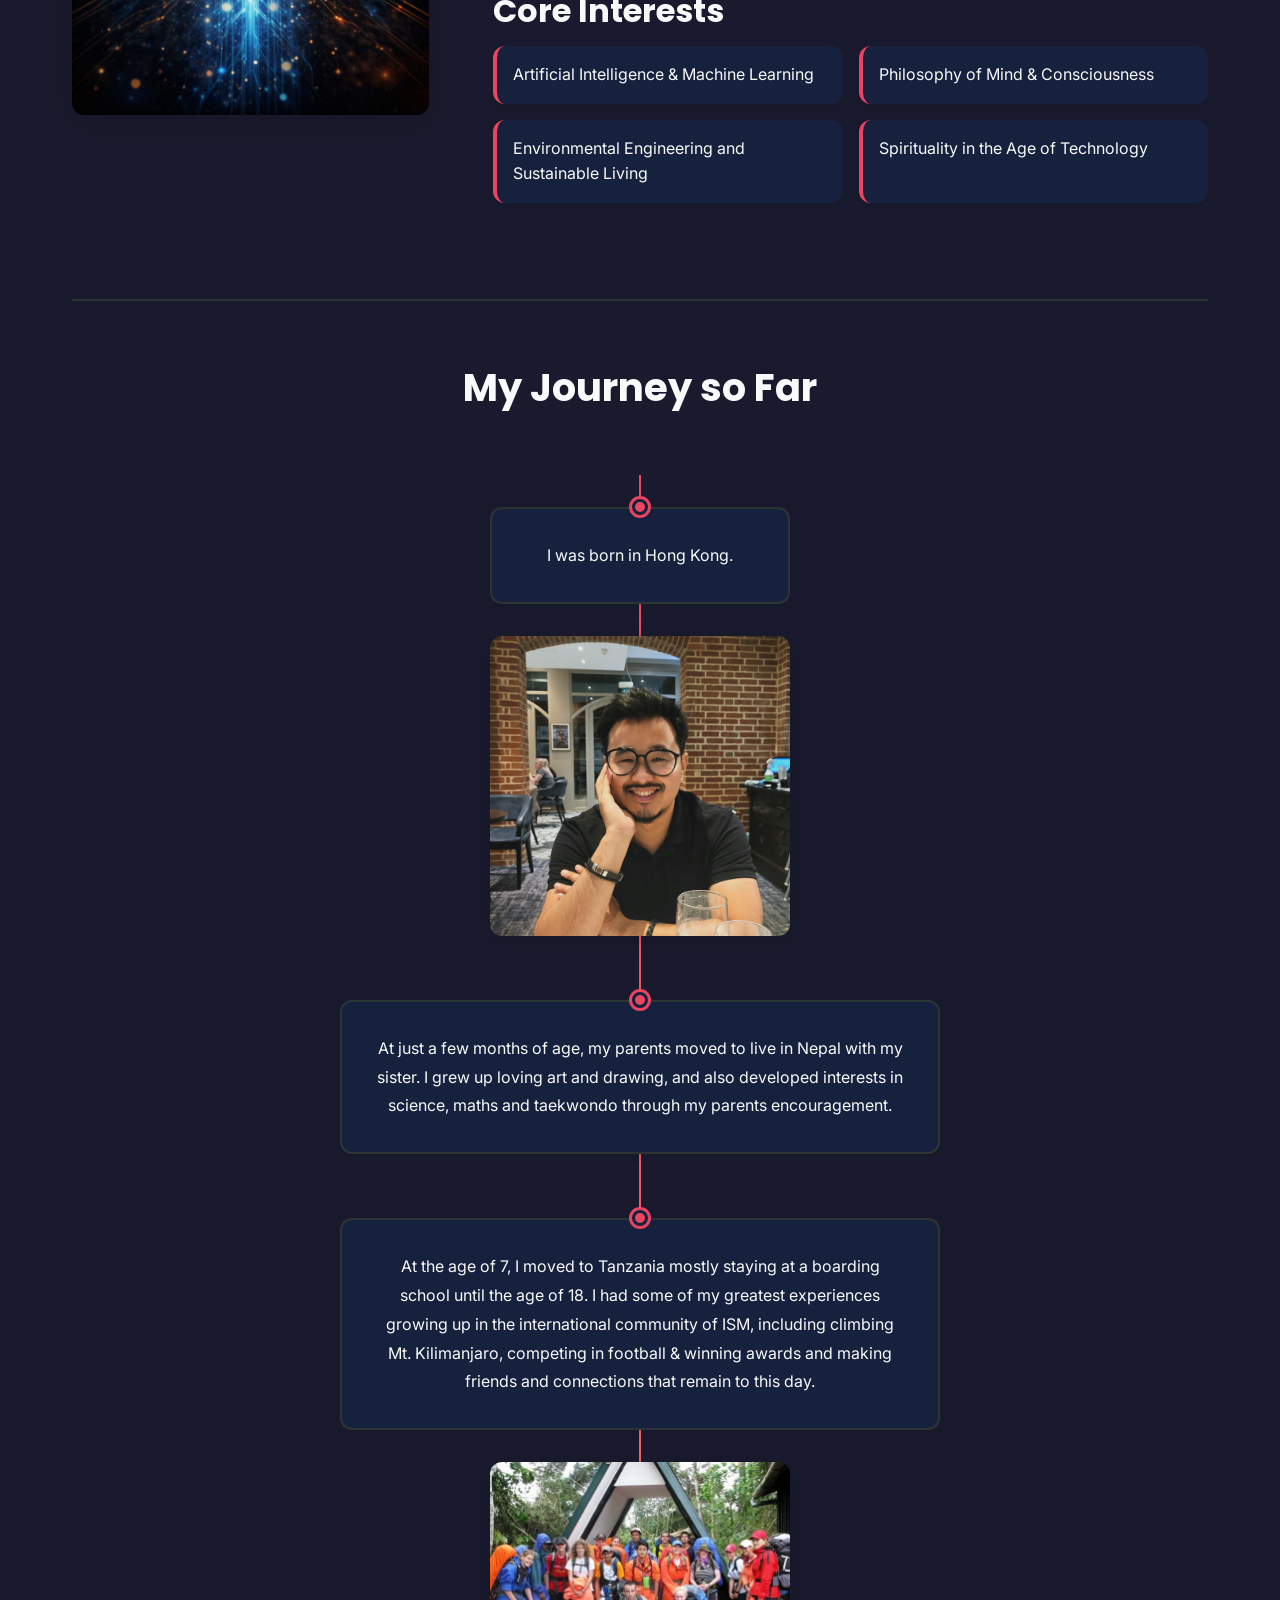
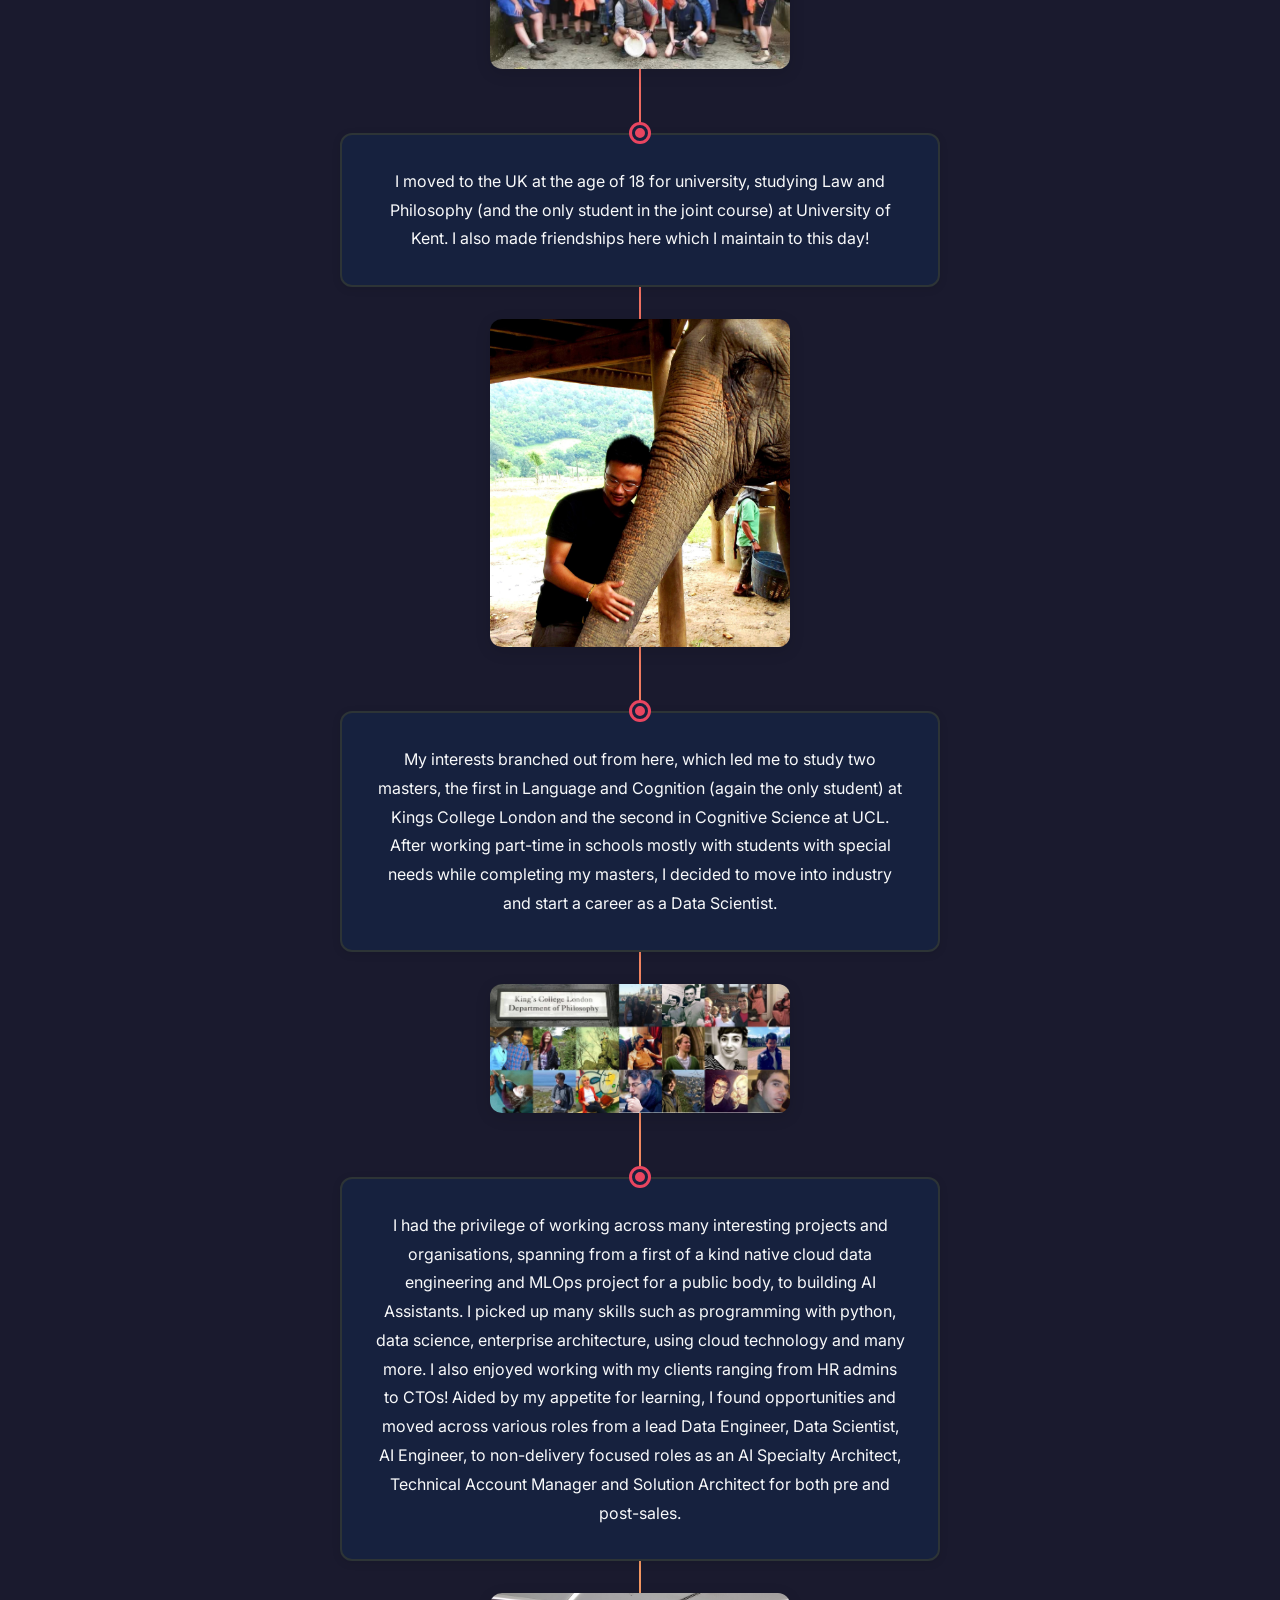
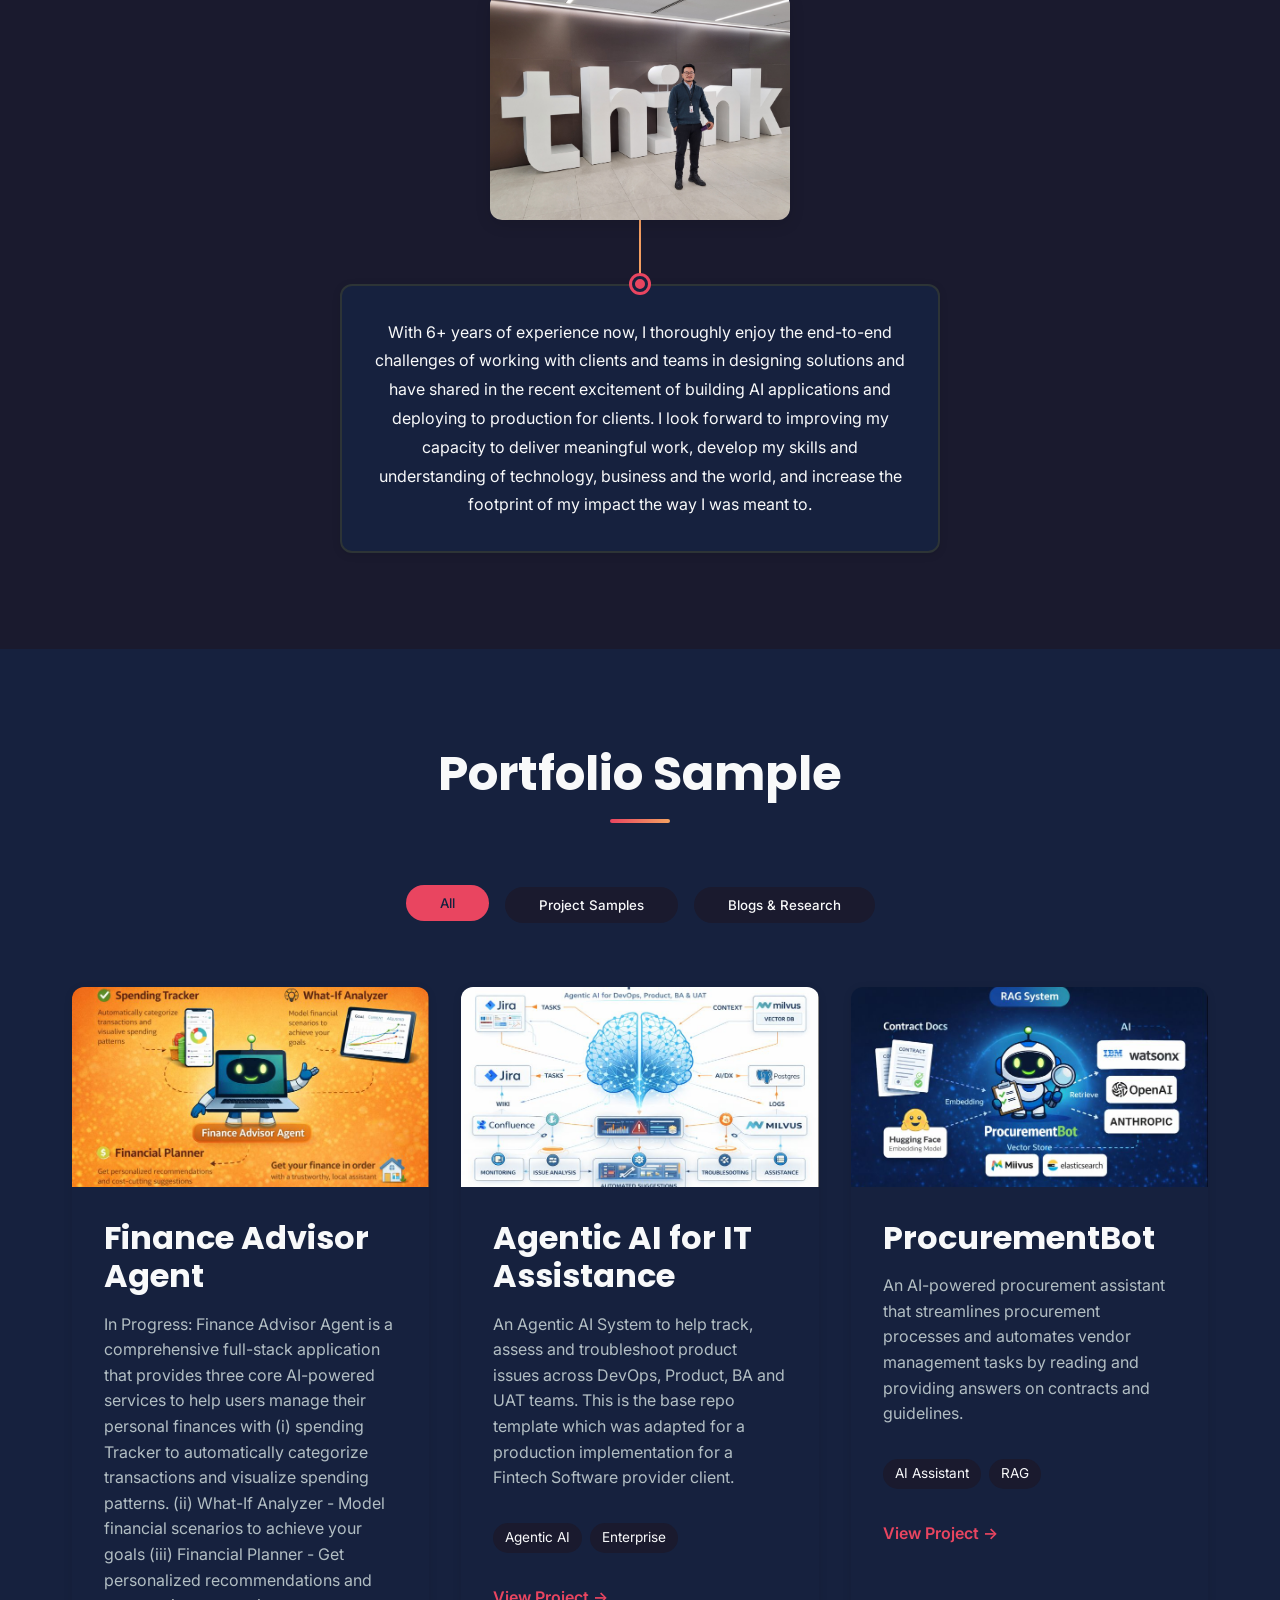
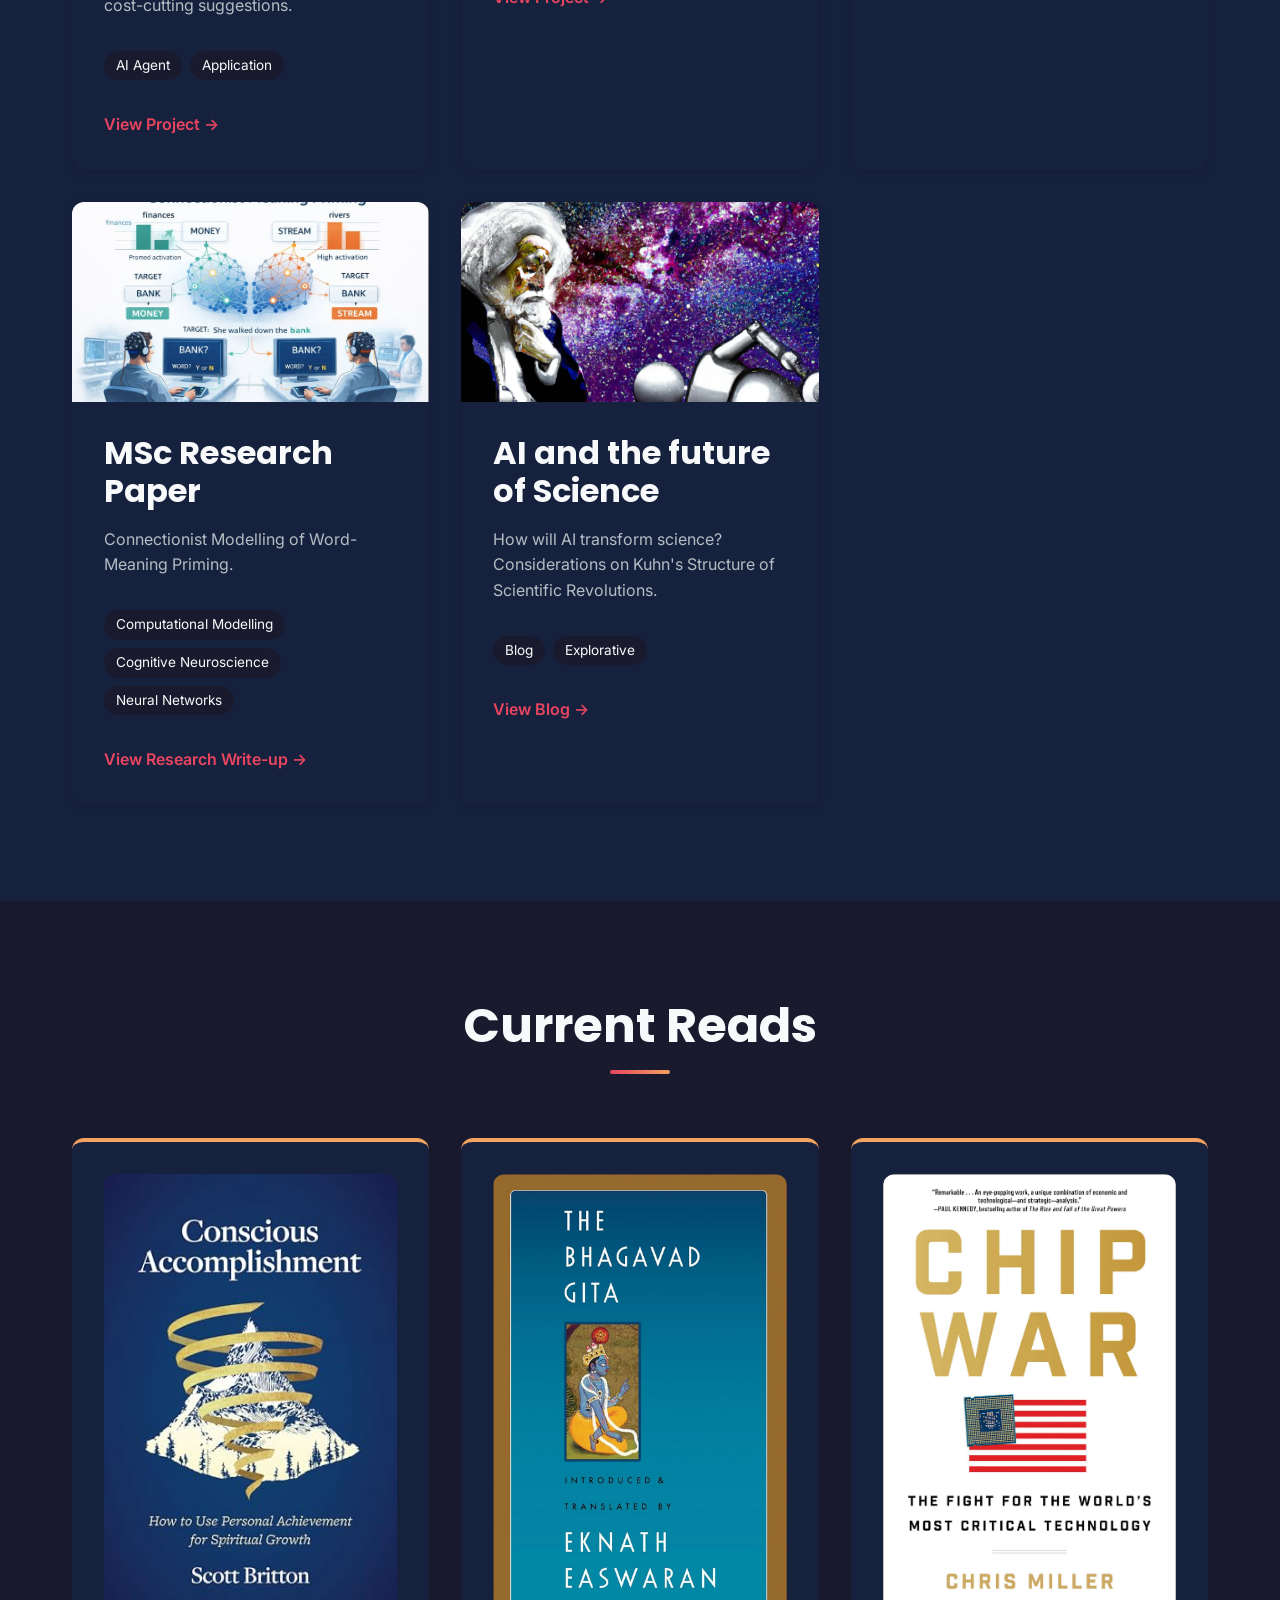
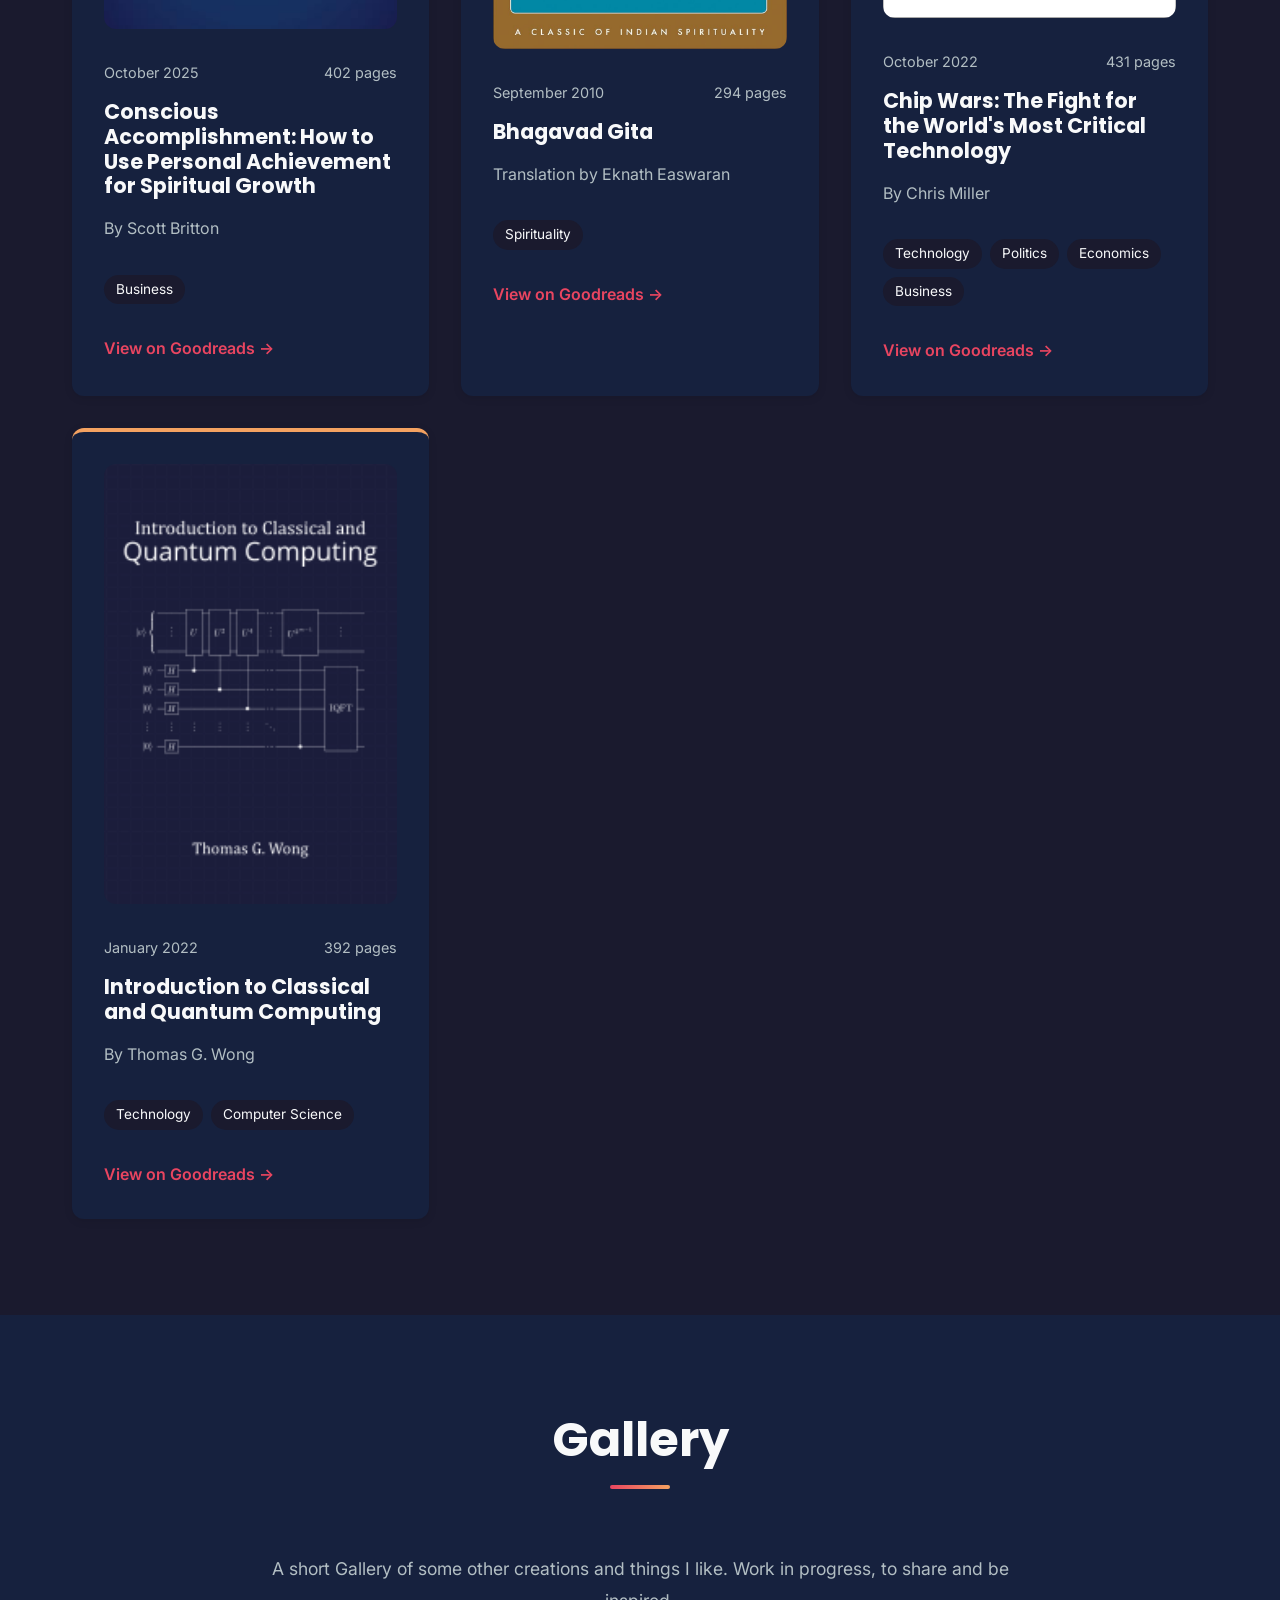
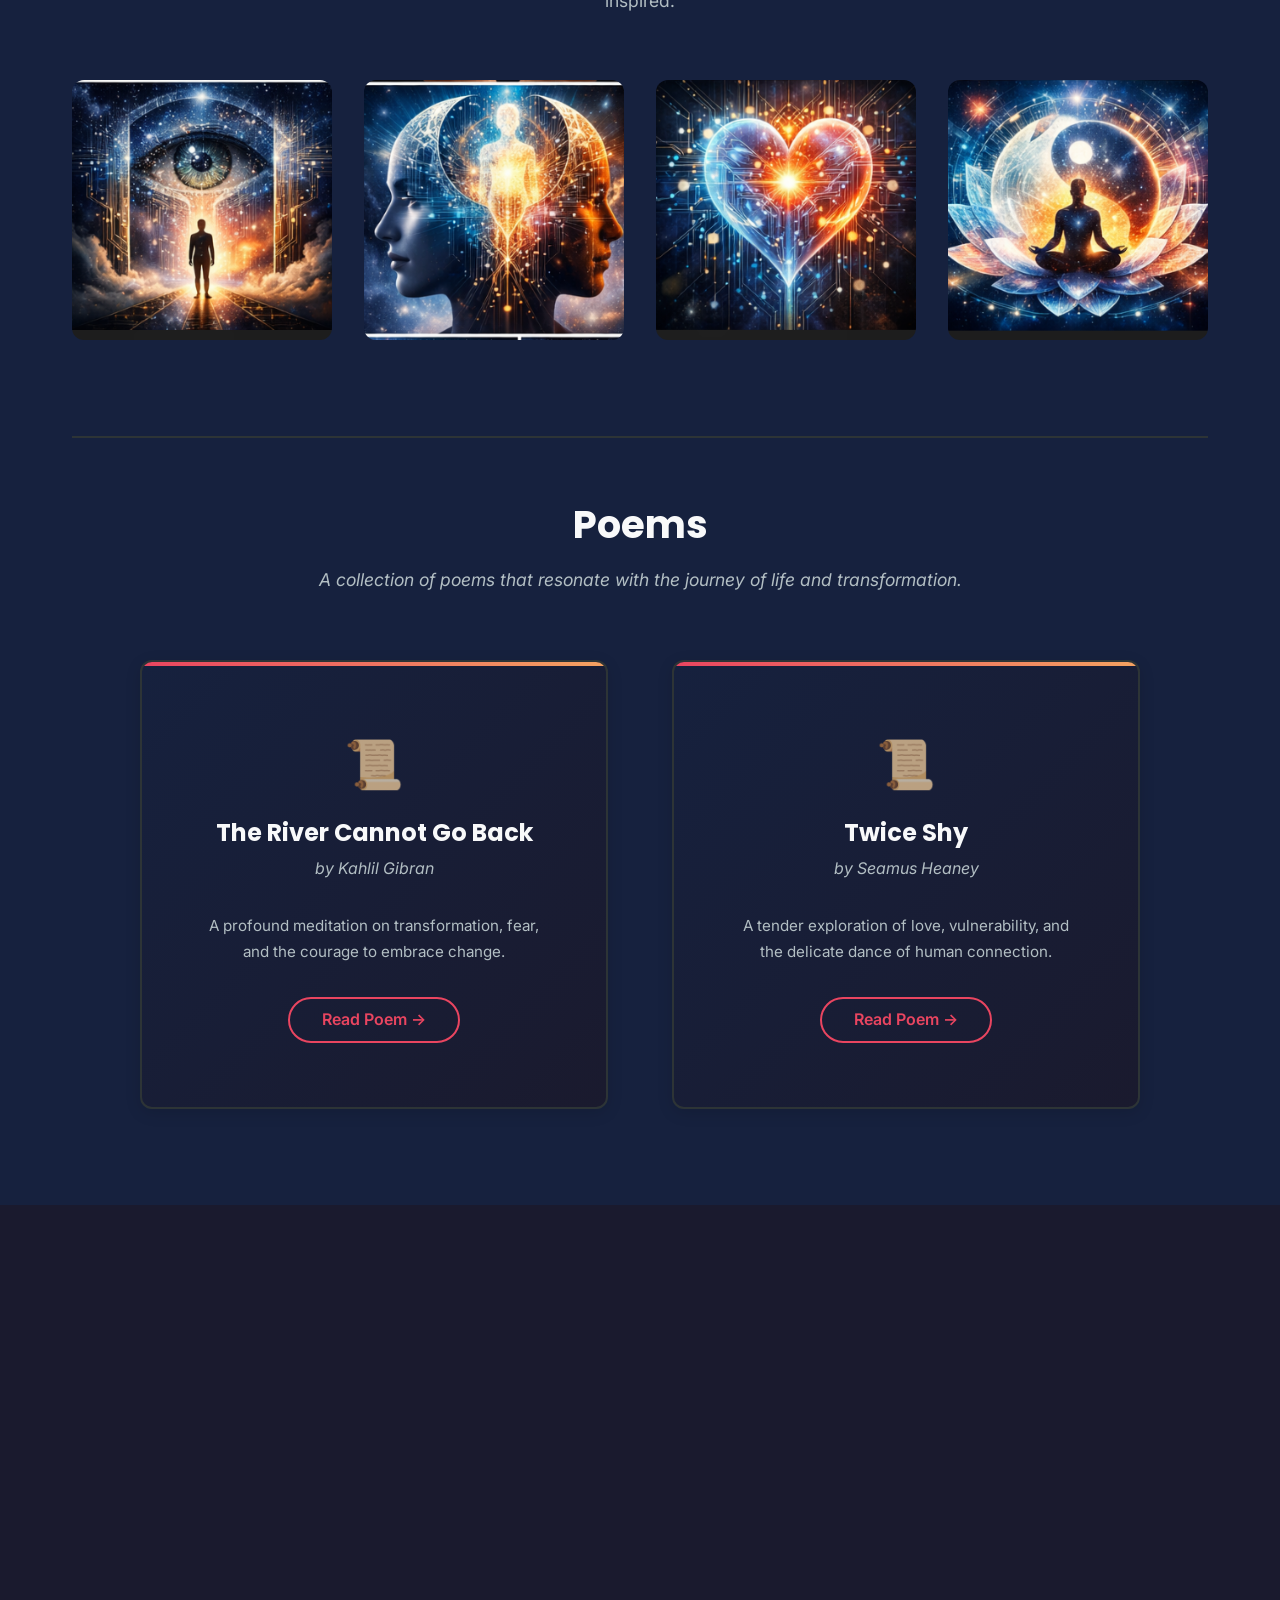
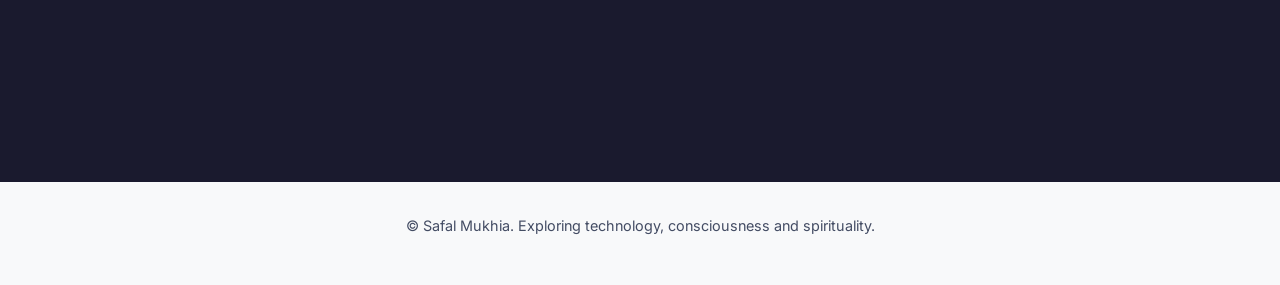
==== commit e5b194f3: "poem section fix" ====
--- a/index.html
+++ b/index.html
@@ -363,7 +363,7 @@
     <section class="gallery section" id="gallery">
         <div class="container">
             <h2 class="section__title">Gallery</h2>
-            <p class="gallery__description">A short Gallery of some other creations and things I like.</p>
+            <p class="gallery__description">A short Gallery of some other creations and things I like. Work in progress, to share and be inspired.</p>
             <div class="gallery__grid">
                 <div class="gallery__item">
                     <img src="images/Gallery/img 1.png" alt="Gallery image 1" loading="lazy">
@@ -403,7 +403,7 @@
                             <h4 class="poem__card-title">The River Cannot Go Back</h4>
                             <p class="poem__card-author">by Kahlil Gibran</p>
                             <p class="poem__card-excerpt">
-                                A profound meditation on transformation, fear, and the courage to embrace change...
+                                A profound meditation on transformation, fear, and the courage to embrace change.
                             </p>
                             <a href="poems/the-river-cannot-go-back.html" class="poem__card-link">Read Poem →</a>
                         </div>
@@ -416,7 +416,7 @@
                             <h4 class="poem__card-title">Twice Shy</h4>
                             <p class="poem__card-author">by Seamus Heaney</p>
                             <p class="poem__card-excerpt">
-                                A tender exploration of love, vulnerability, and the delicate dance of human connection...
+                                A tender exploration of love, vulnerability, and the delicate dance of human connection.
                             </p>
                             <a href="poems/twice-shy.html" class="poem__card-link">Read Poem →</a>
                         </div>
--- a/css/style.css
+++ b/css/style.css
@@ -965,7 +965,6 @@
     min-height: 100vh;
     background: linear-gradient(135deg, #2c1810 0%, #1a1a2e 50%, #0f3460 100%);
     position: relative;
-    overflow: hidden;
 }
 
 .poem-page::before {
--- a/css/responsive.css
+++ b/css/responsive.css
@@ -403,6 +403,69 @@
     }
 }
 
+/* Desktop Styles for Poems (769px and above) */
+@media screen and (min-width: 769px) {
+    /* Poem Cards on Main Page */
+    .poems__grid {
+        grid-template-columns: repeat(2, 1fr);
+        gap: var(--spacing-lg);
+        max-width: 1000px;
+        margin: 0 auto;
+    }
+    
+    .poem__card {
+        min-height: 320px;
+    }
+    
+    .poem__card-content {
+        padding: var(--spacing-lg);
+    }
+    
+    /* Individual Poem Pages */
+    .poem-container {
+        max-width: 900px;
+        margin: 0 auto;
+        padding: calc(var(--spacing-xl) + 80px) var(--spacing-xl) var(--spacing-xl);
+    }
+    
+    .poem-content {
+        padding: var(--spacing-xl) calc(var(--spacing-xl) * 1.5);
+        margin: 0 auto;
+    }
+    
+    .poem-text {
+        text-align: center;
+        max-width: 700px;
+        margin: 0 auto;
+    }
+    
+    .poem-header {
+        margin-bottom: calc(var(--spacing-xl) * 1.5);
+    }
+    
+    .poem-footer {
+        margin-top: calc(var(--spacing-xl) * 1.5);
+    }
+}
+
+/* Large Desktop Styles for Poems (1200px and above) */
+@media screen and (min-width: 1200px) {
+    .poem-container {
+        max-width: 1000px;
+        padding: calc(var(--spacing-xl) + 100px) var(--spacing-xl) var(--spacing-xl);
+    }
+    
+    .poem-content {
+        padding: calc(var(--spacing-xl) * 1.5) calc(var(--spacing-xl) * 2);
+    }
+    
+    .poem-text {
+        max-width: 750px;
+        font-size: 1.5rem;
+        line-height: 2.2;
+    }
+}
+
 /* Made with Bob */
 
 /* Tablet Styles for Poems */
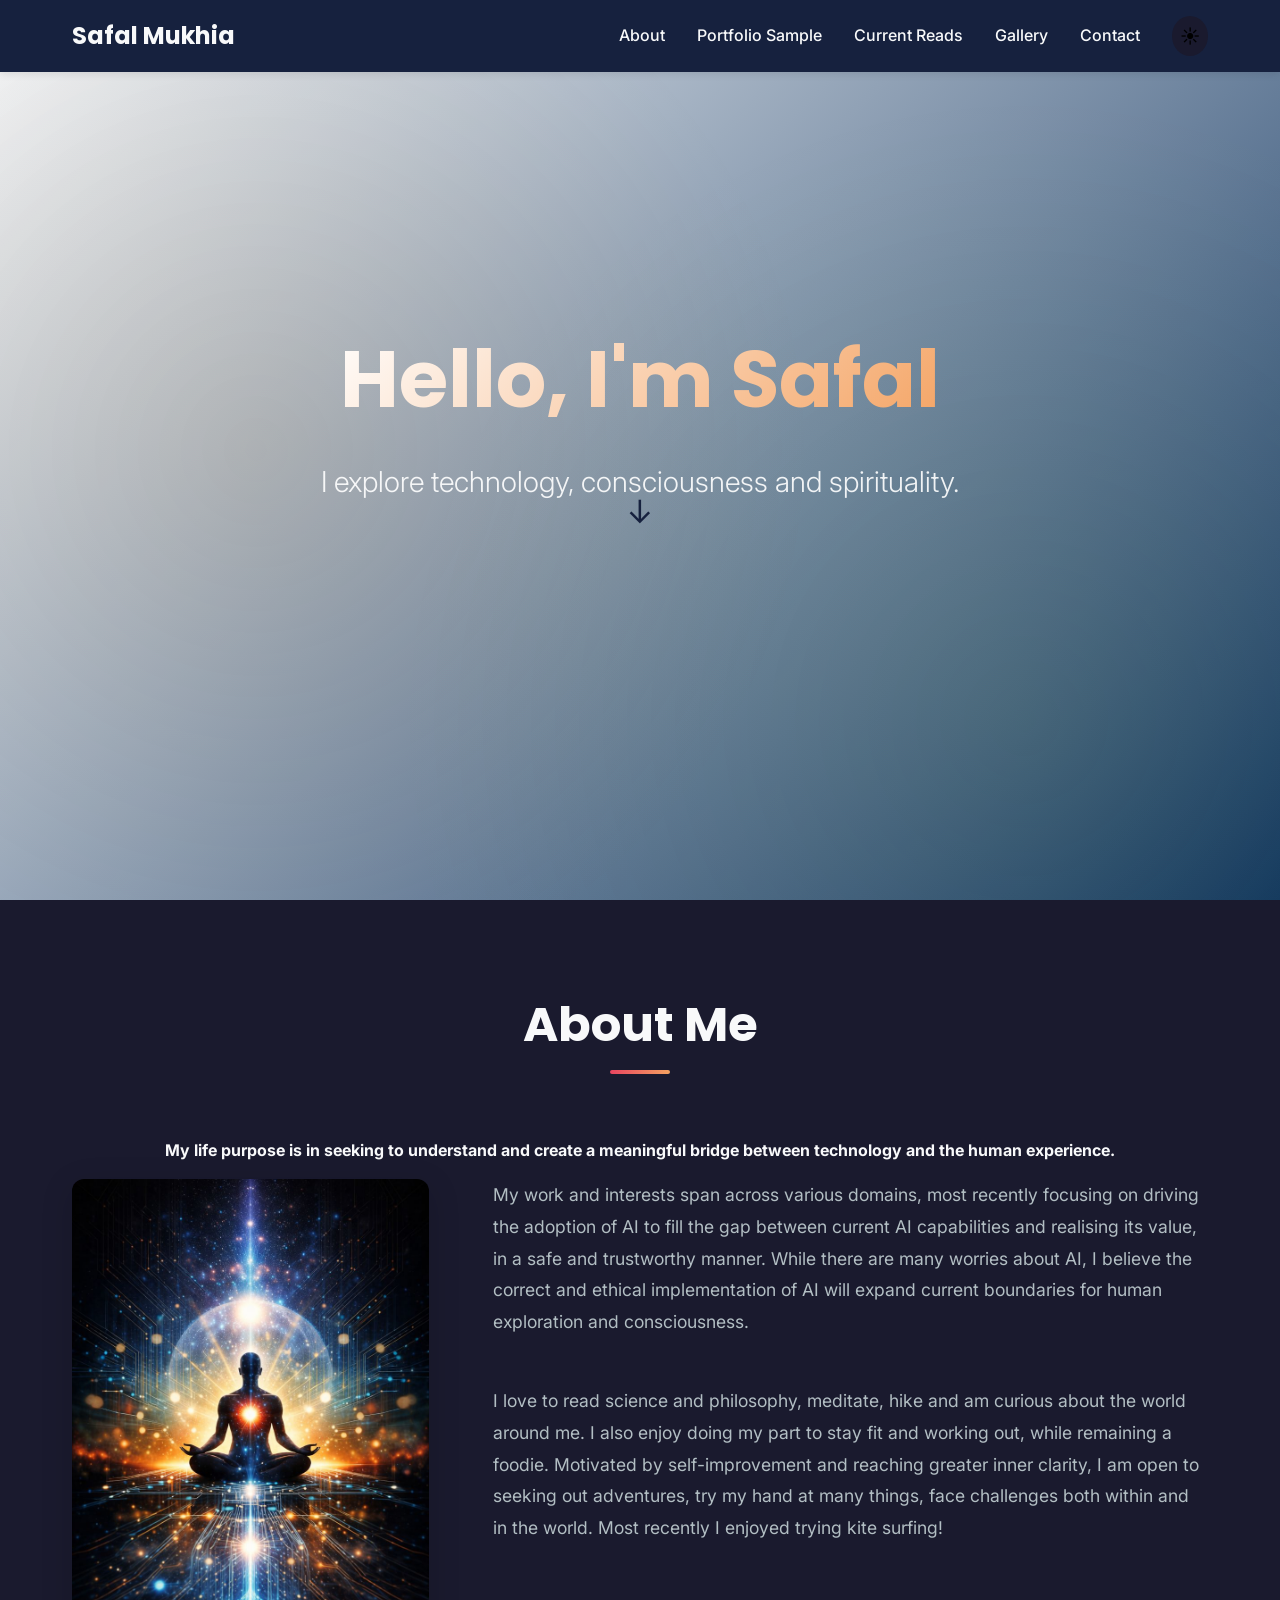
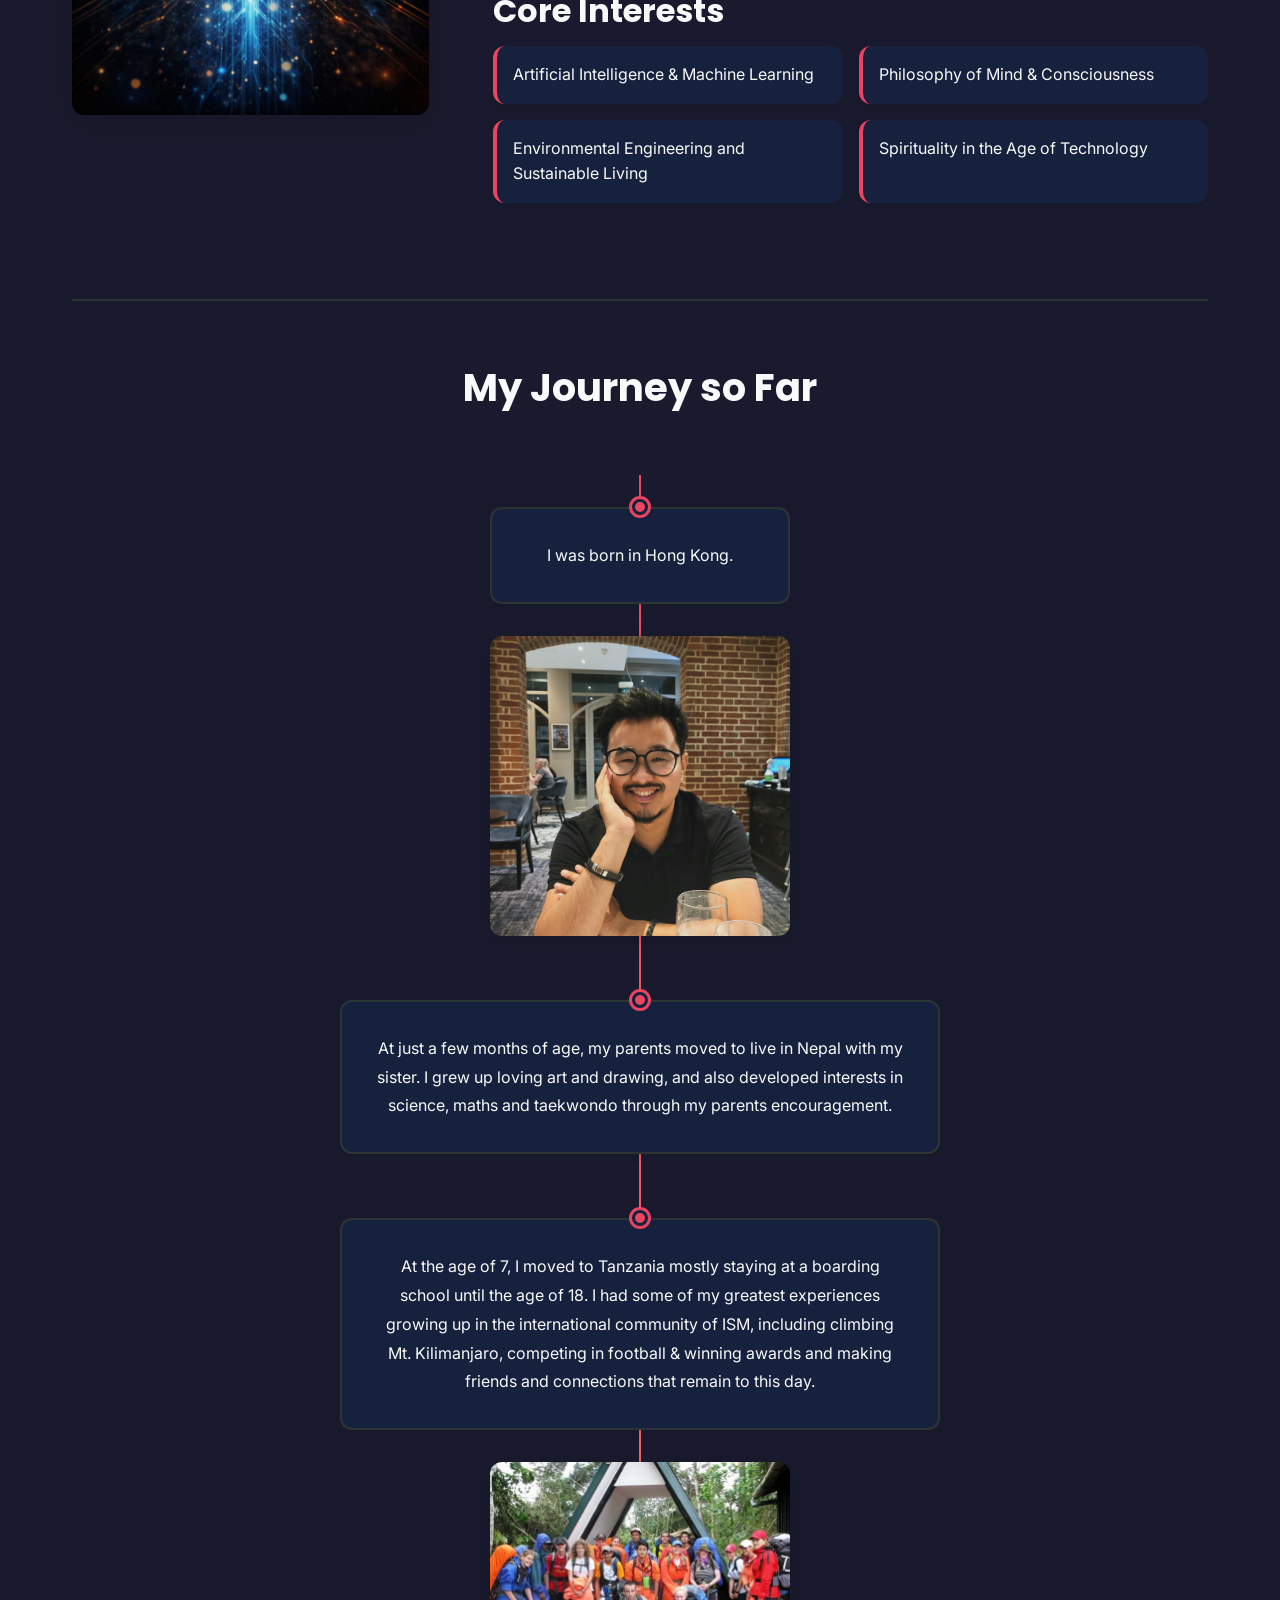
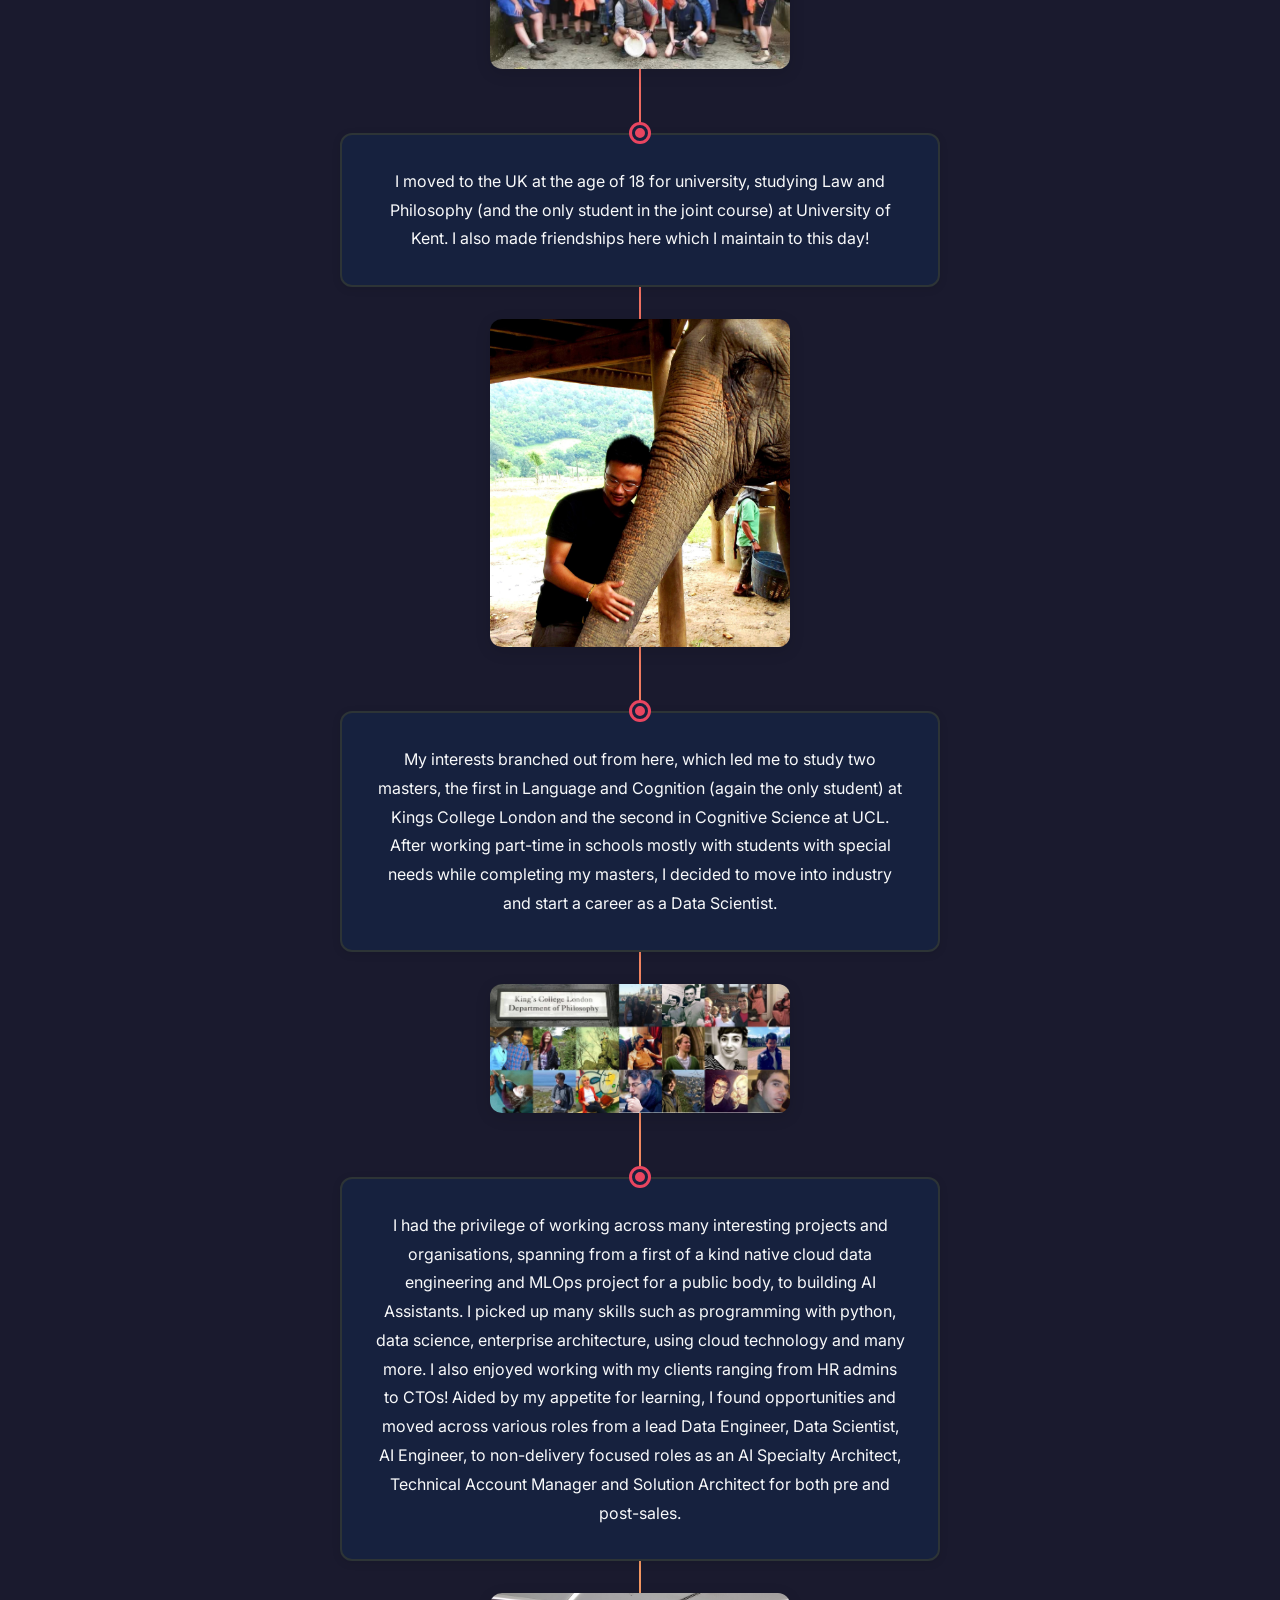
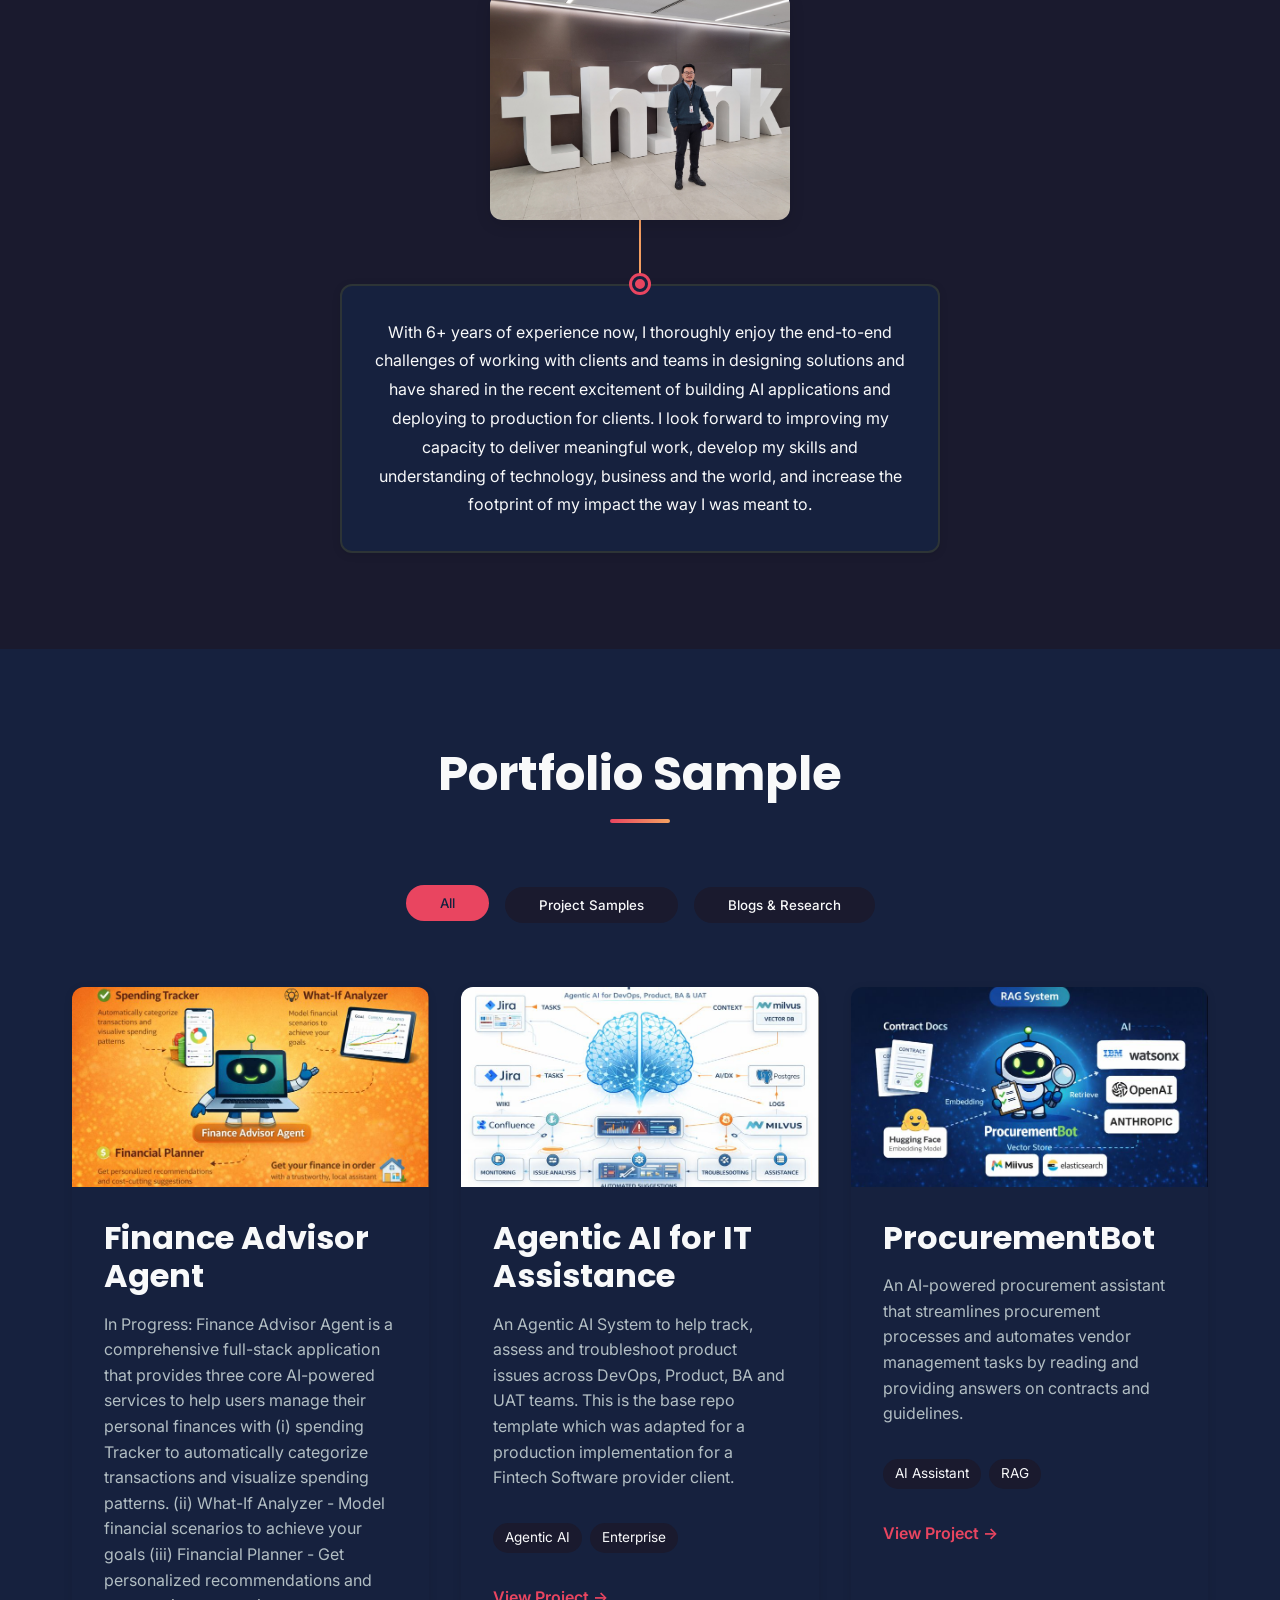
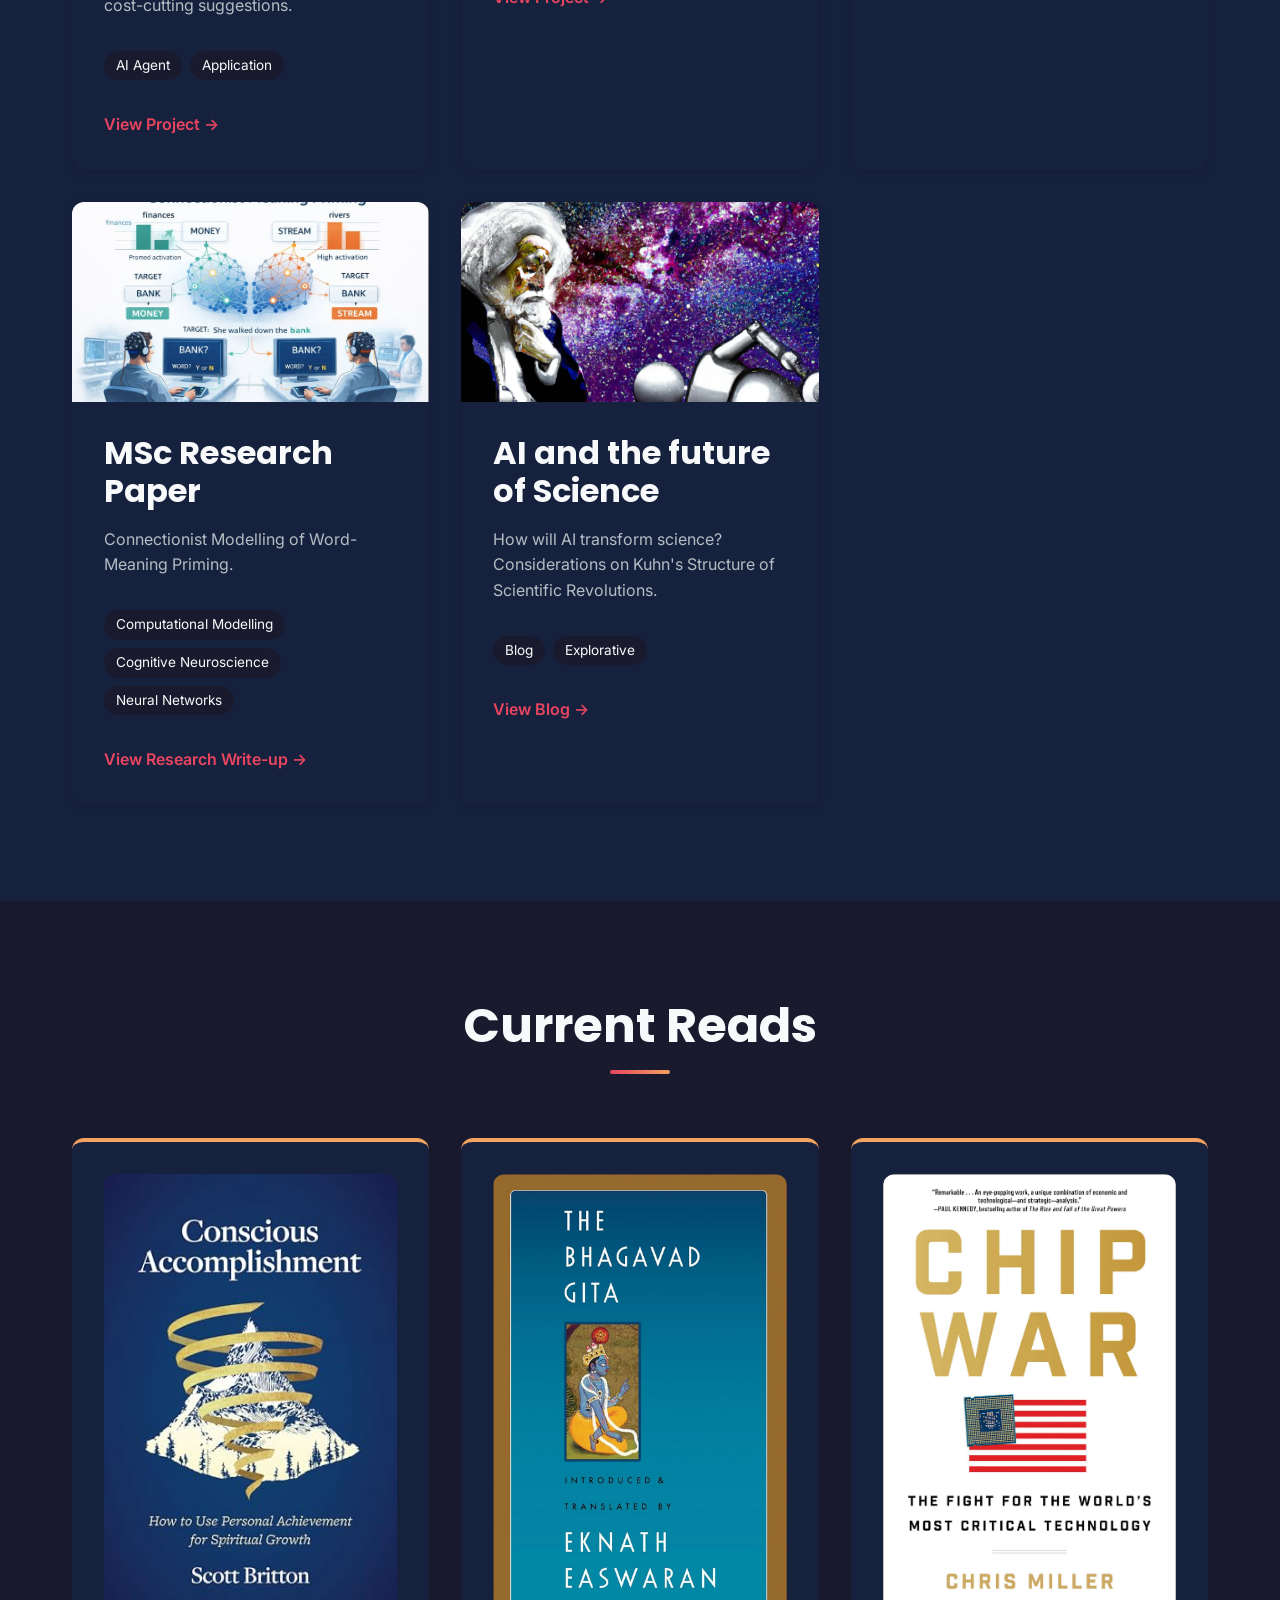
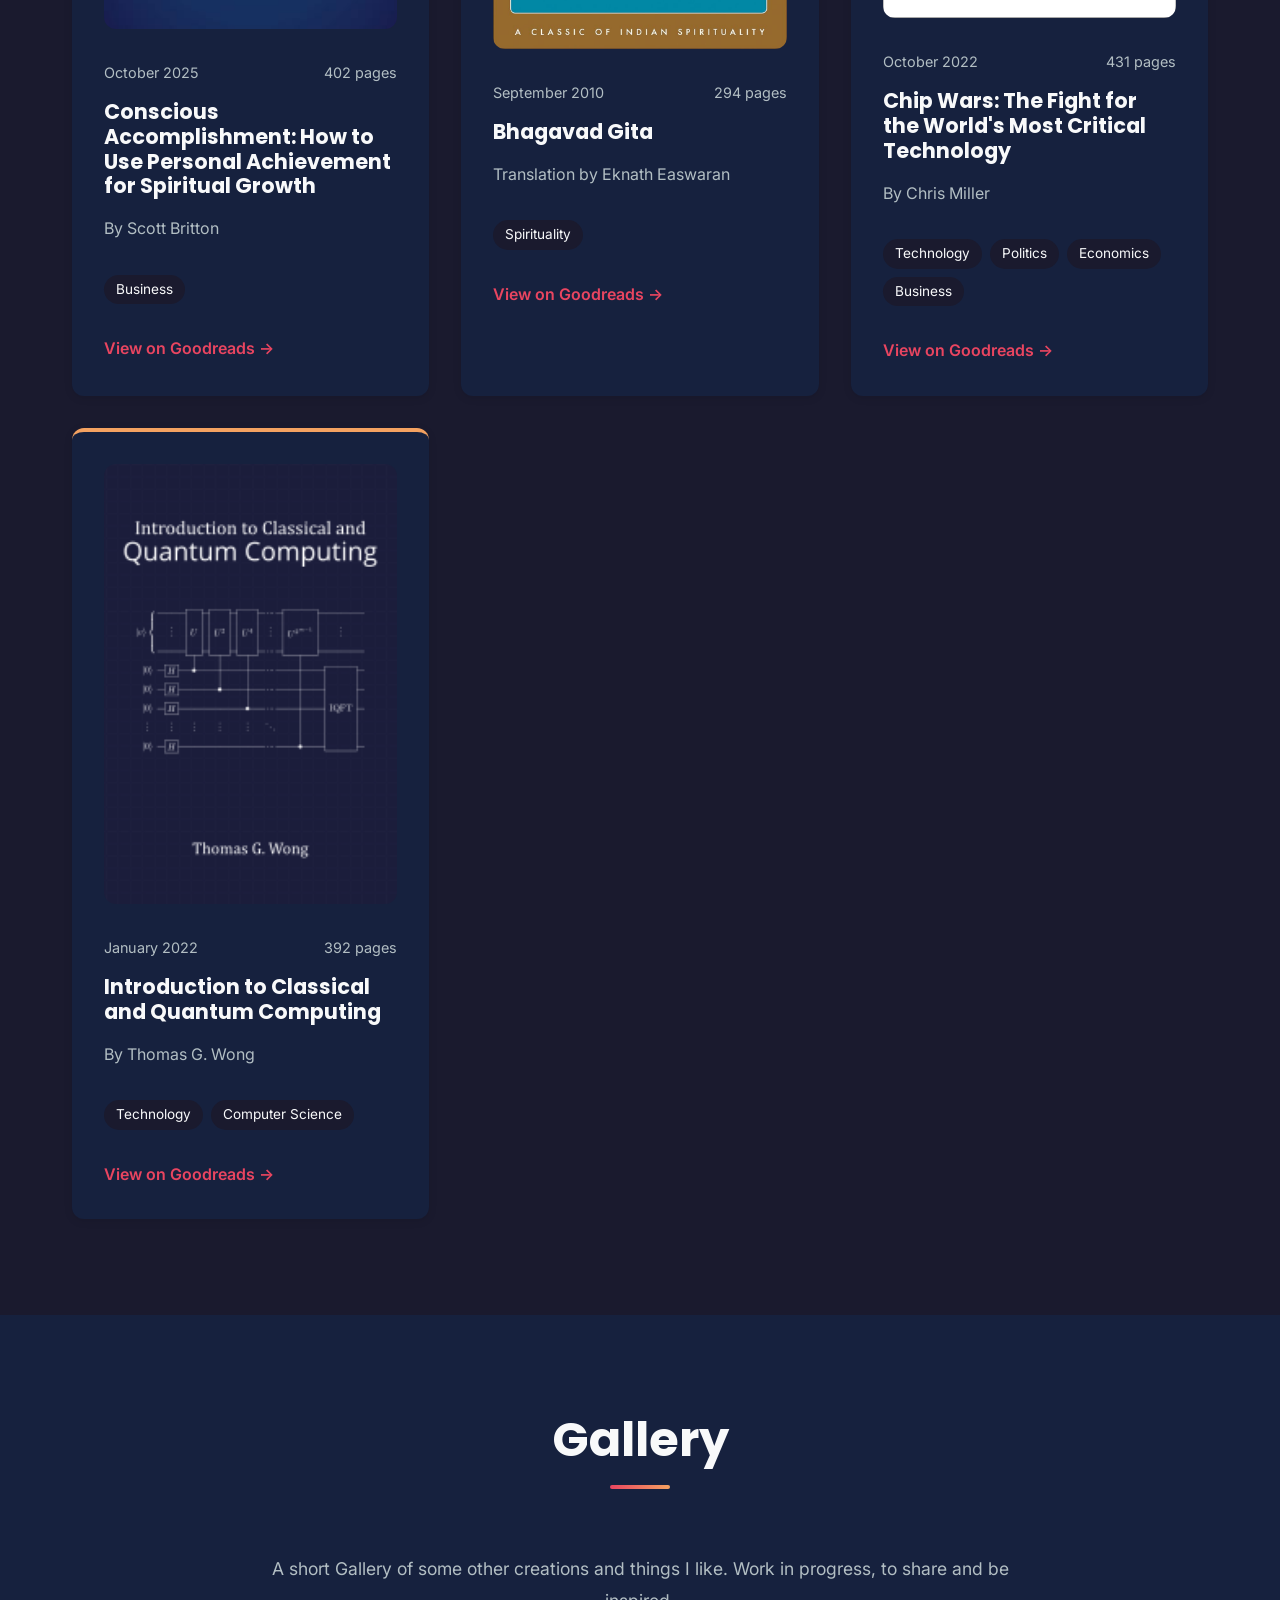
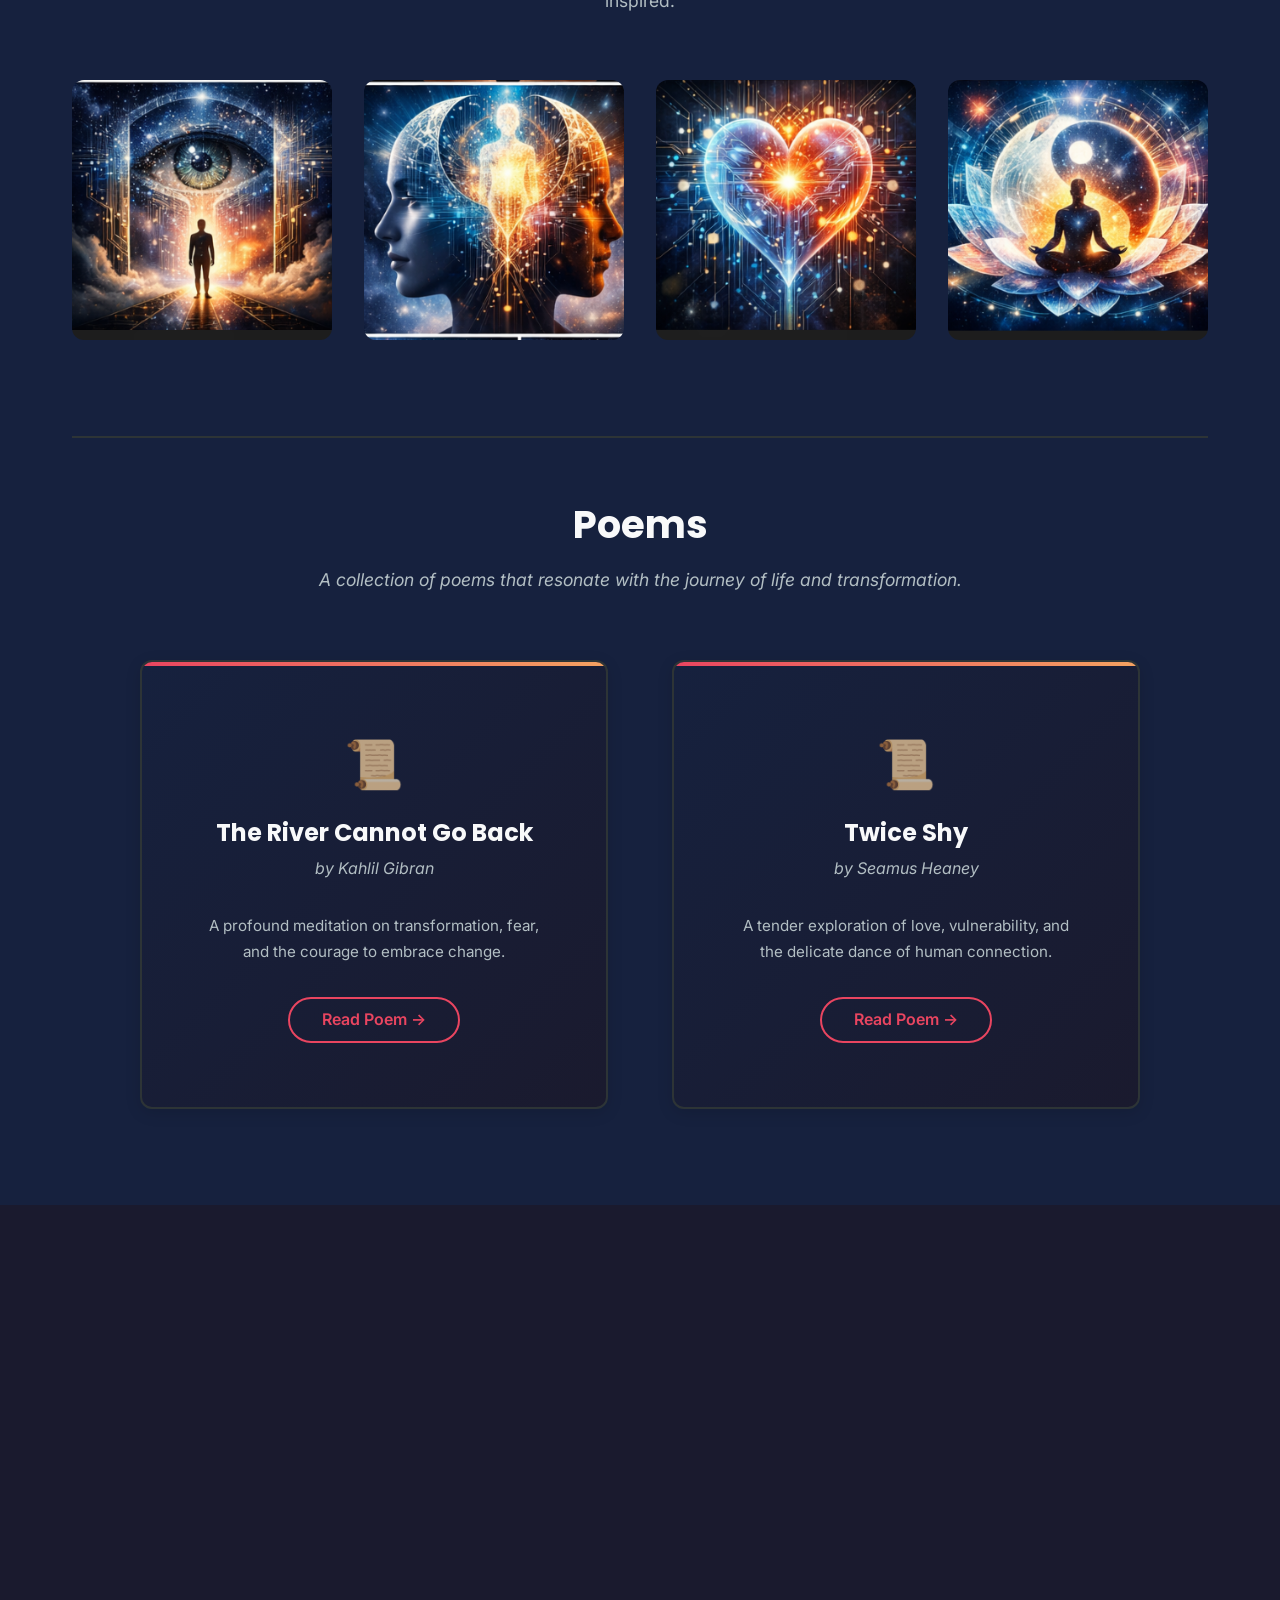
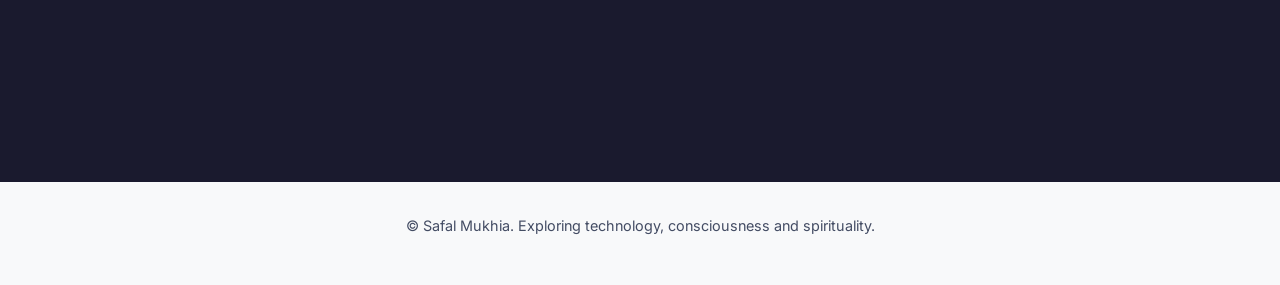
==== commit dd1f10a8: "poem subsection fix" ====
--- a/index.html
+++ b/index.html
@@ -24,7 +24,7 @@
                 <li class="nav__item"><a href="#about" class="nav__link">About</a></li>
                 <li class="nav__item"><a href="#work" class="nav__link">Portfolio Sample</a></li>
                 <li class="nav__item"><a href="#current-reads" class="nav__link">Current Reads</a></li>
-                <li class="nav__item"><a href="#gallery" class="nav__link">Current Projects & Ideas</a></li>
+                <li class="nav__item"><a href="#gallery" class="nav__link">Gallery</a></li>
                 <li class="nav__item"><a href="#contact" class="nav__link">Contact</a></li>
                 <li class="nav__item">
                     <button class="theme-toggle" id="theme-toggle" aria-label="Toggle theme">
--- a/css/style.css
+++ b/css/style.css
@@ -64,6 +64,7 @@
     background-color: var(--color-background);
     line-height: 1.6;
     overflow-x: hidden;
+    overflow-y: auto;
     transition: background-color 0.3s ease, color 0.3s ease;
 }
 
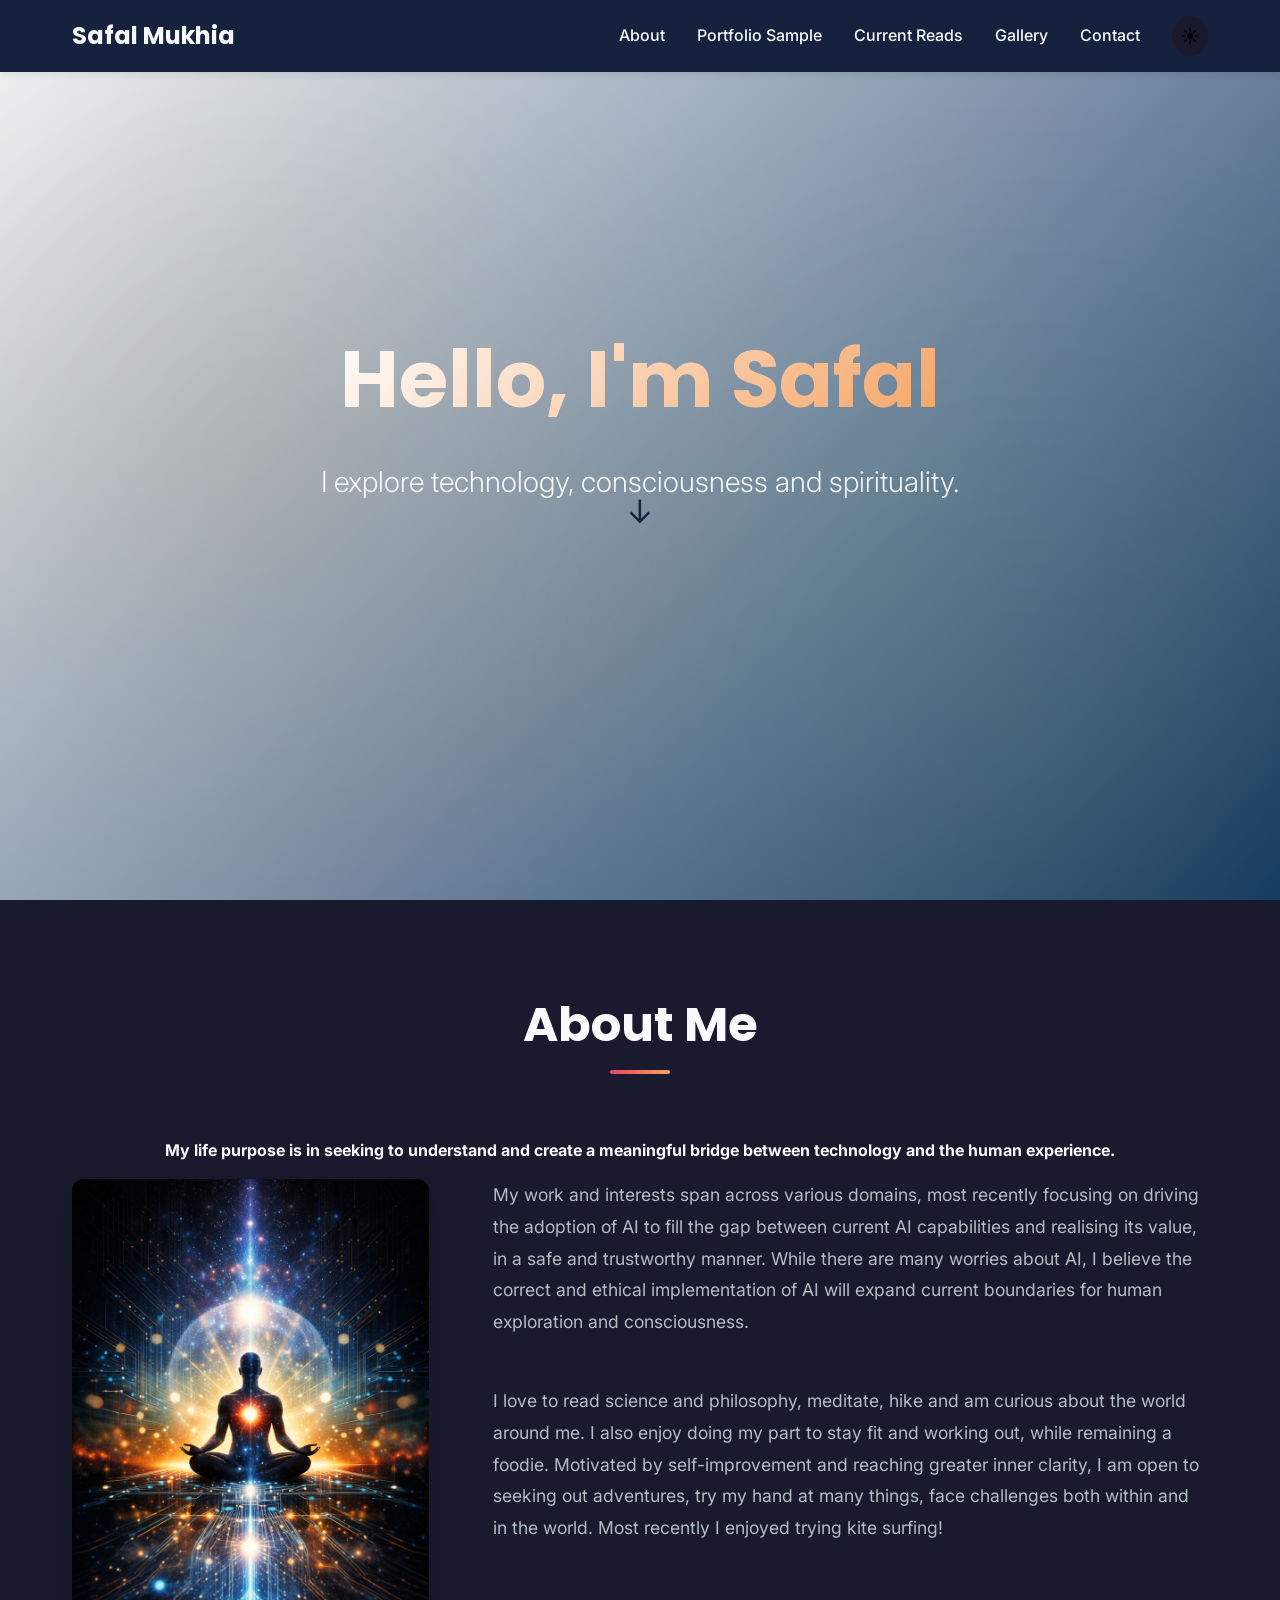
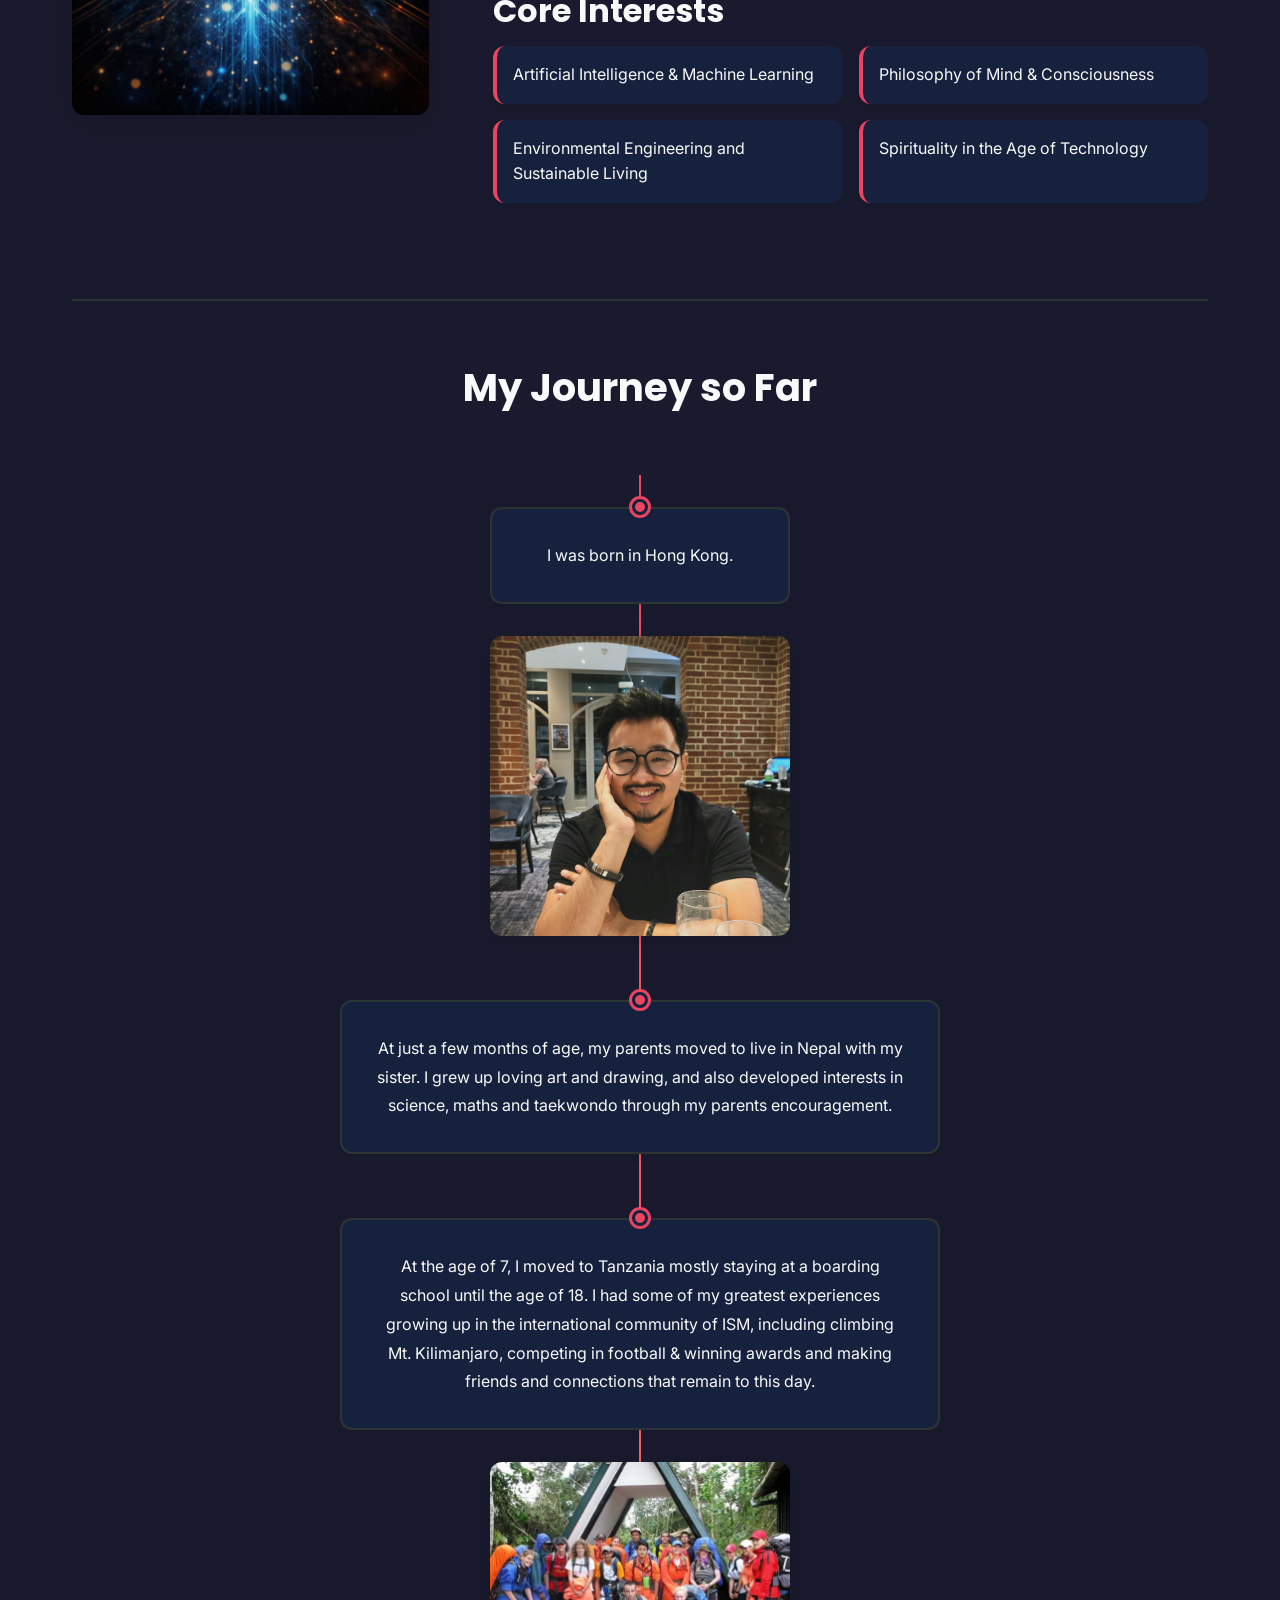
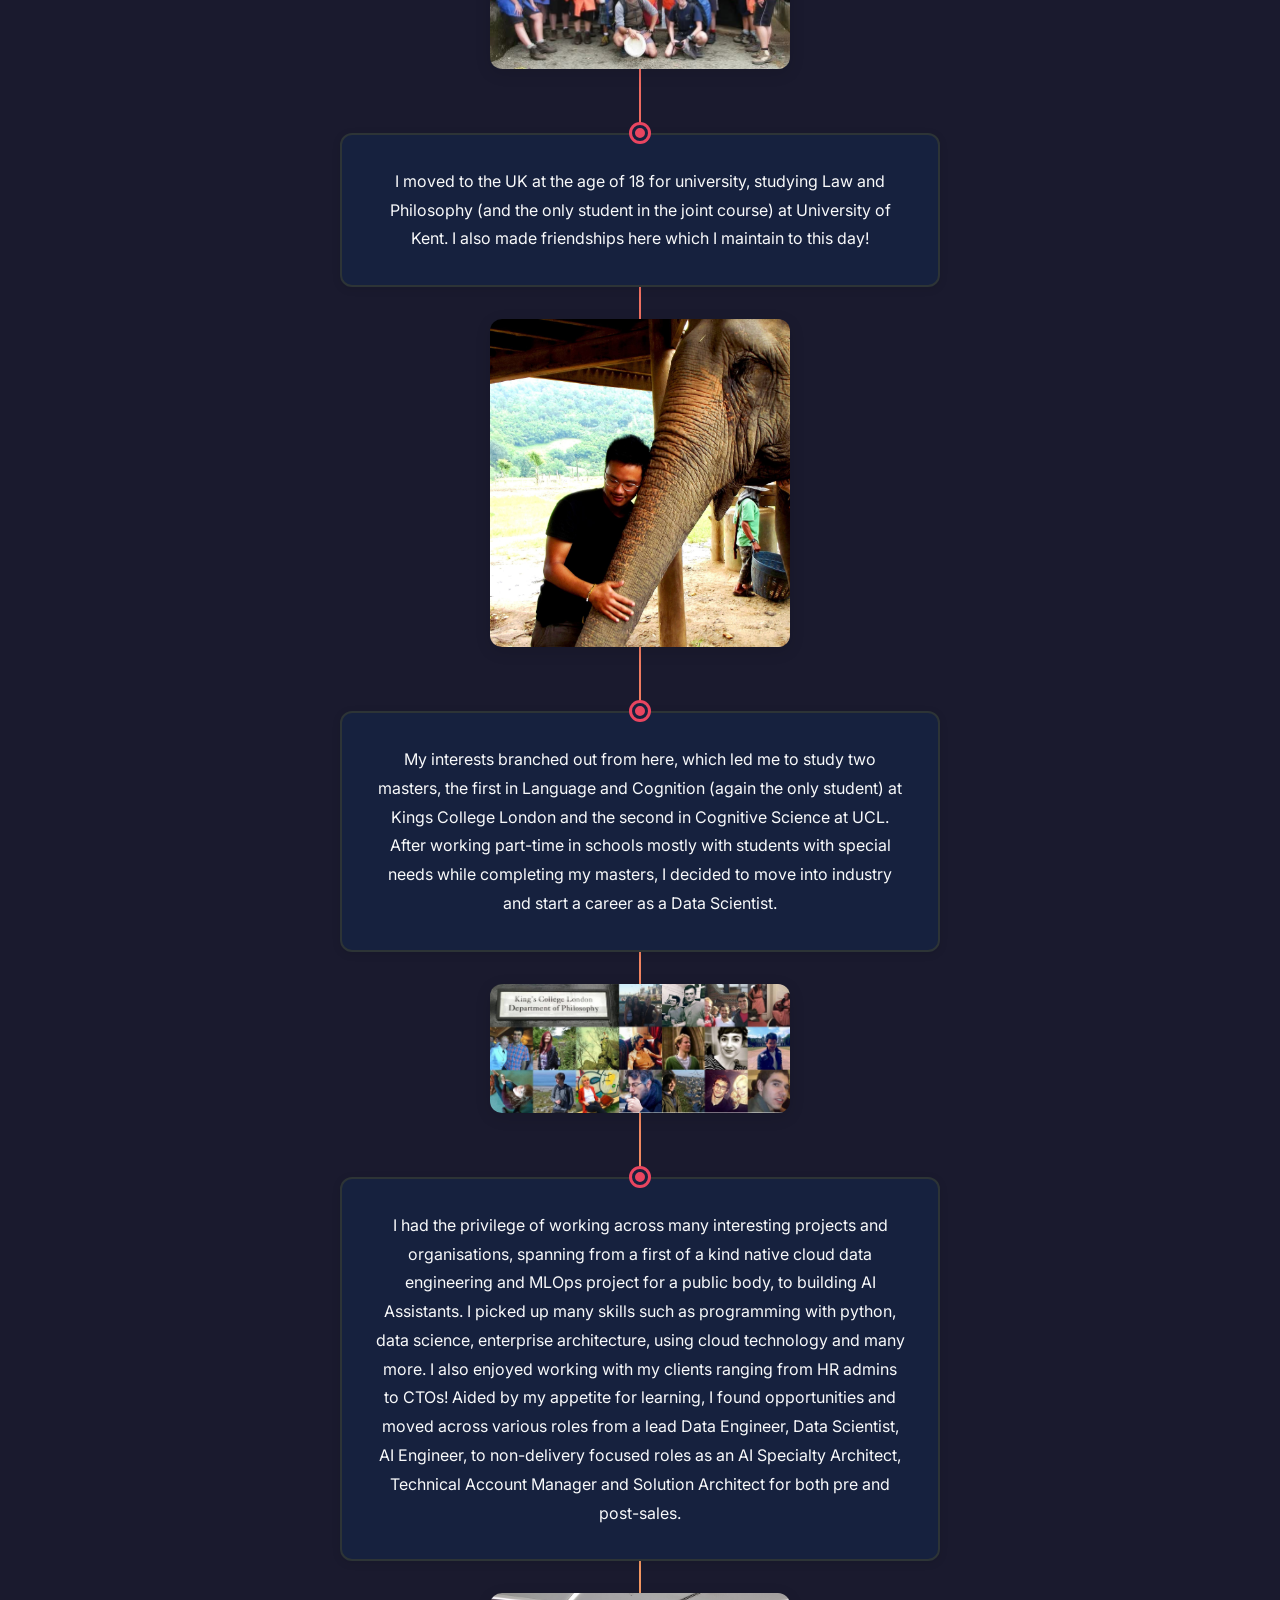
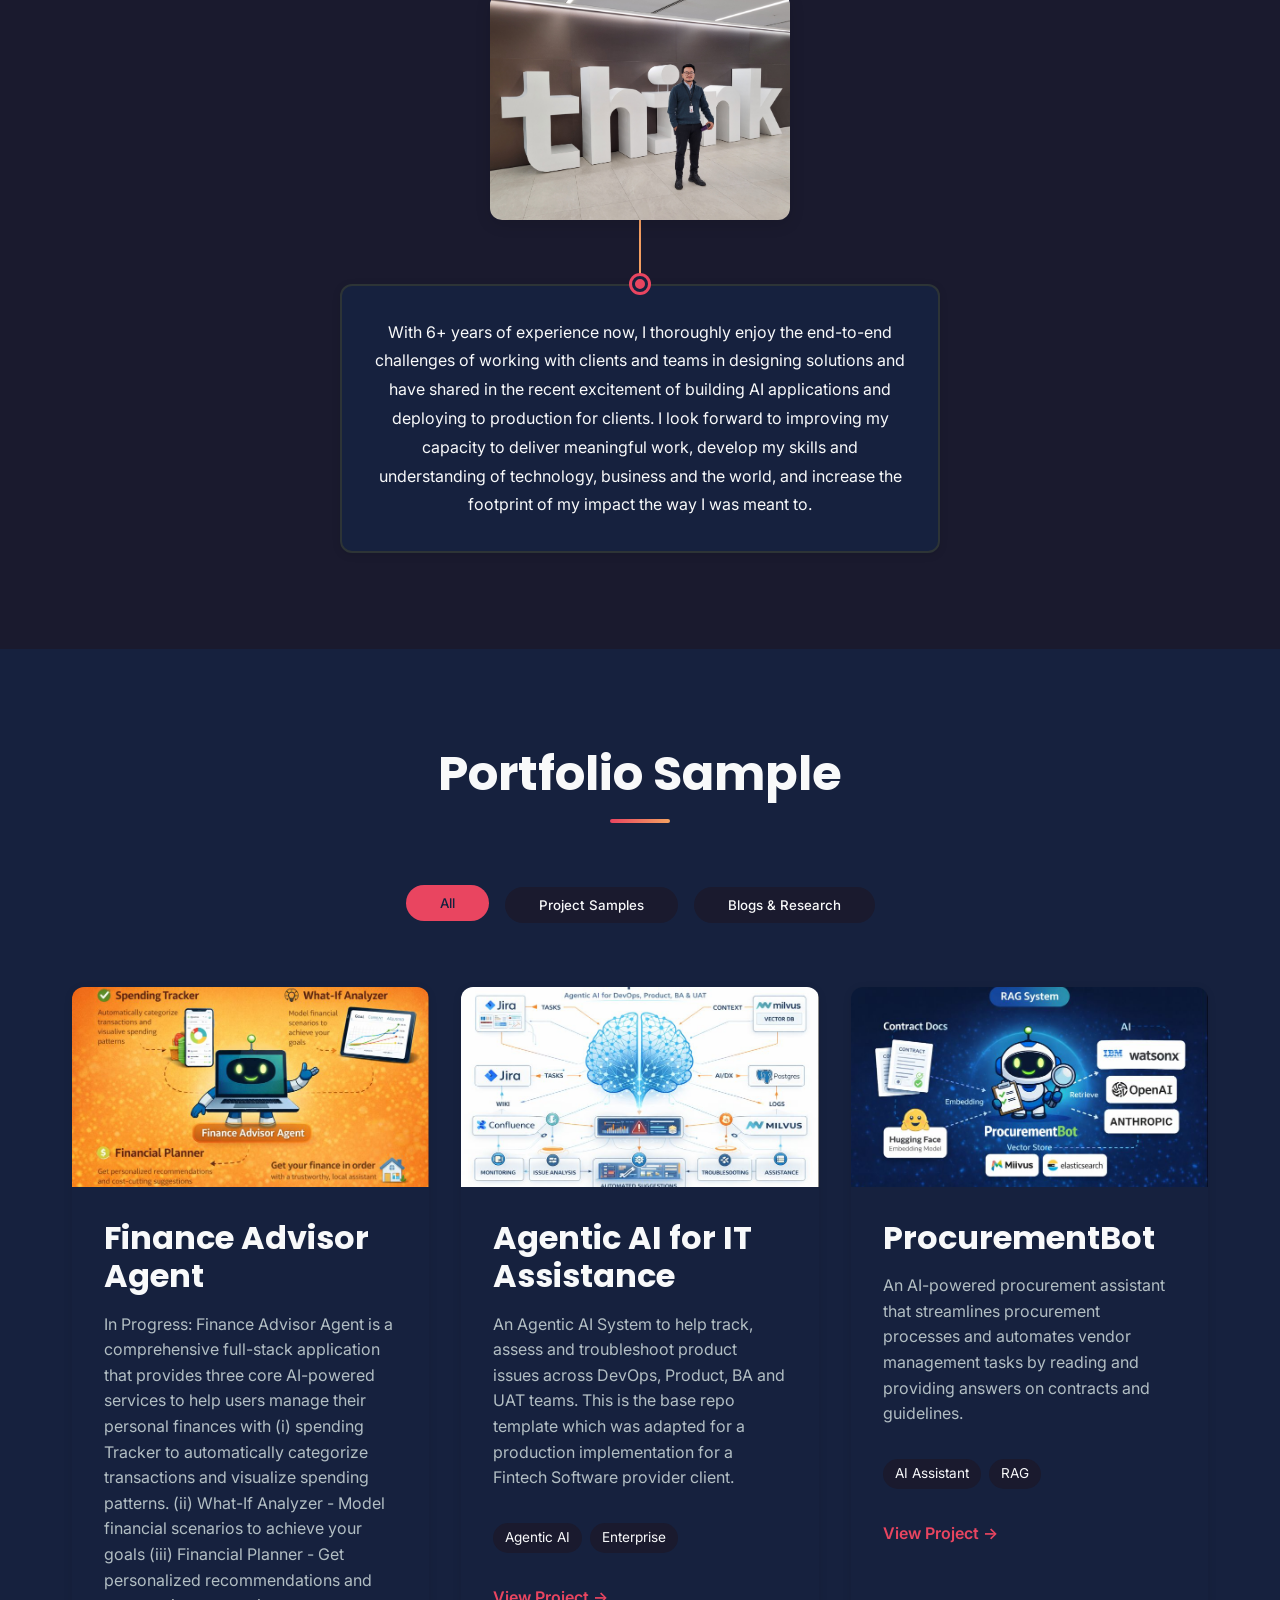
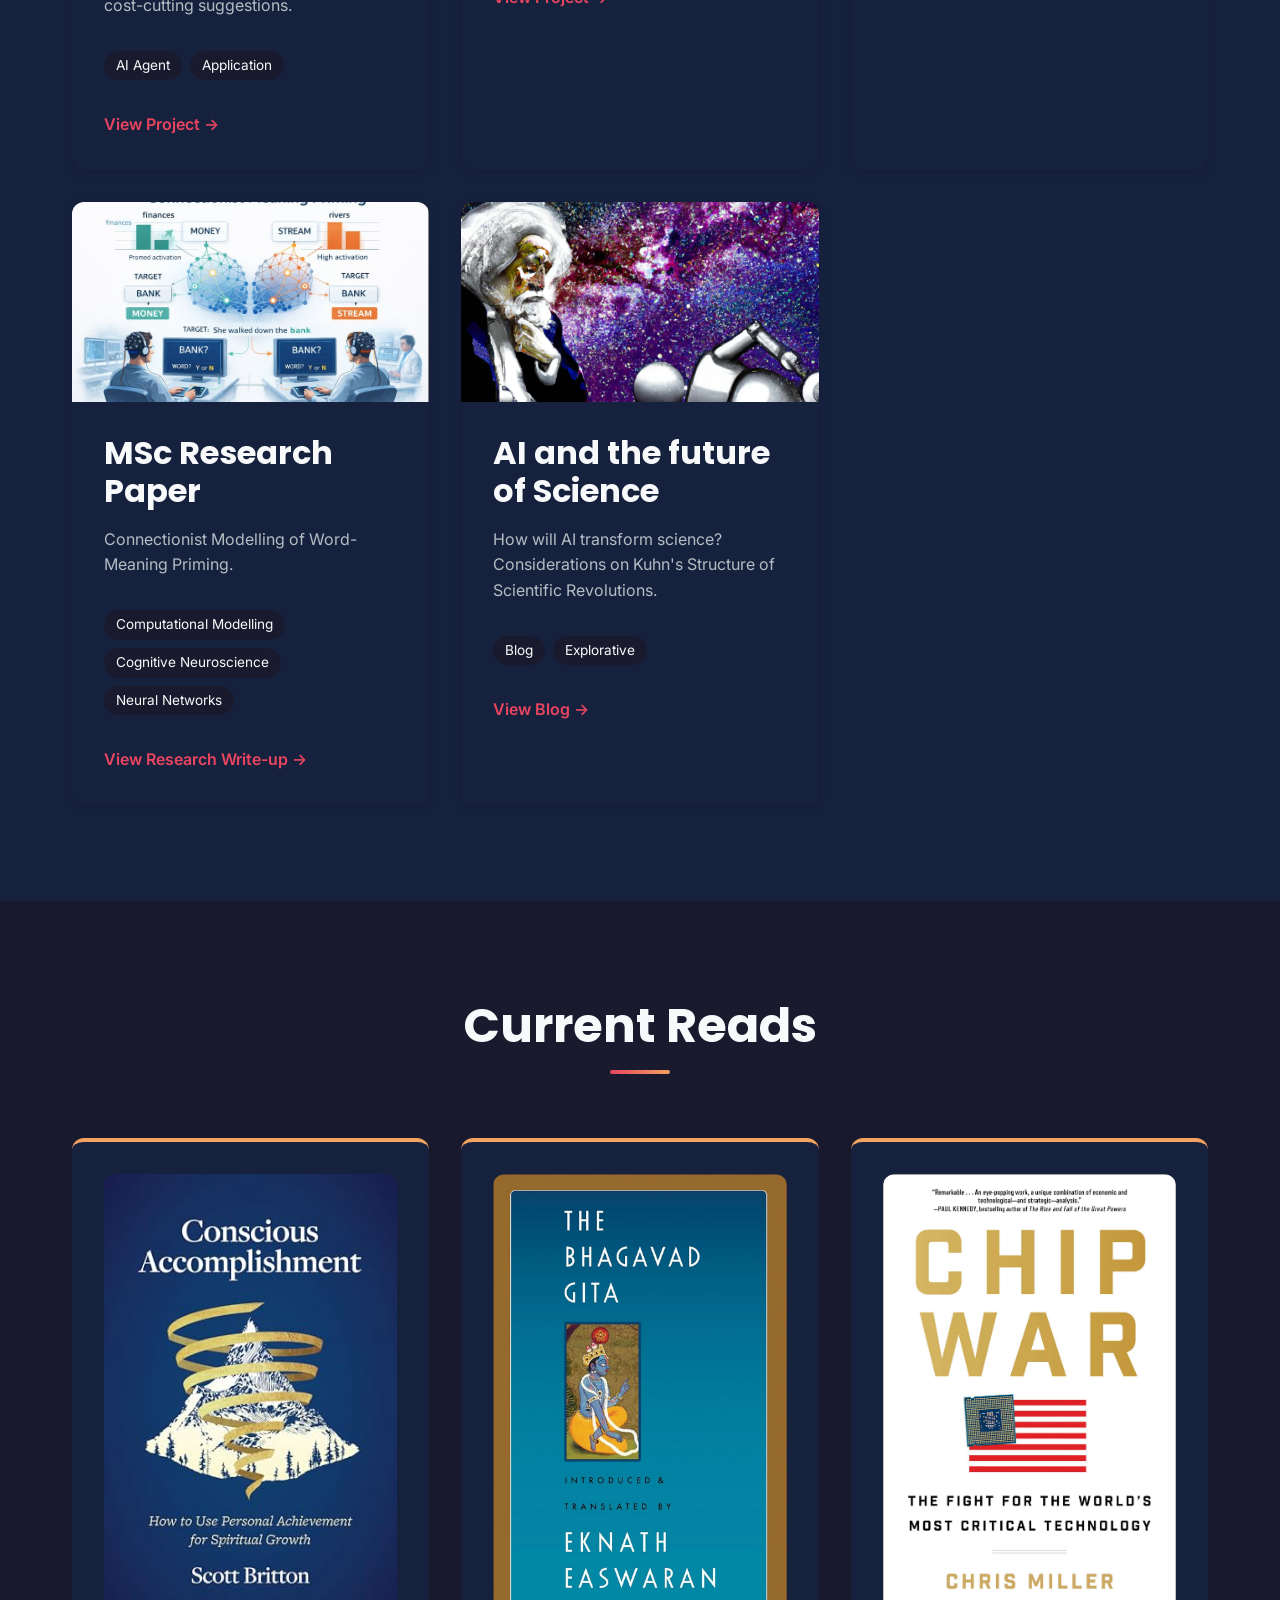
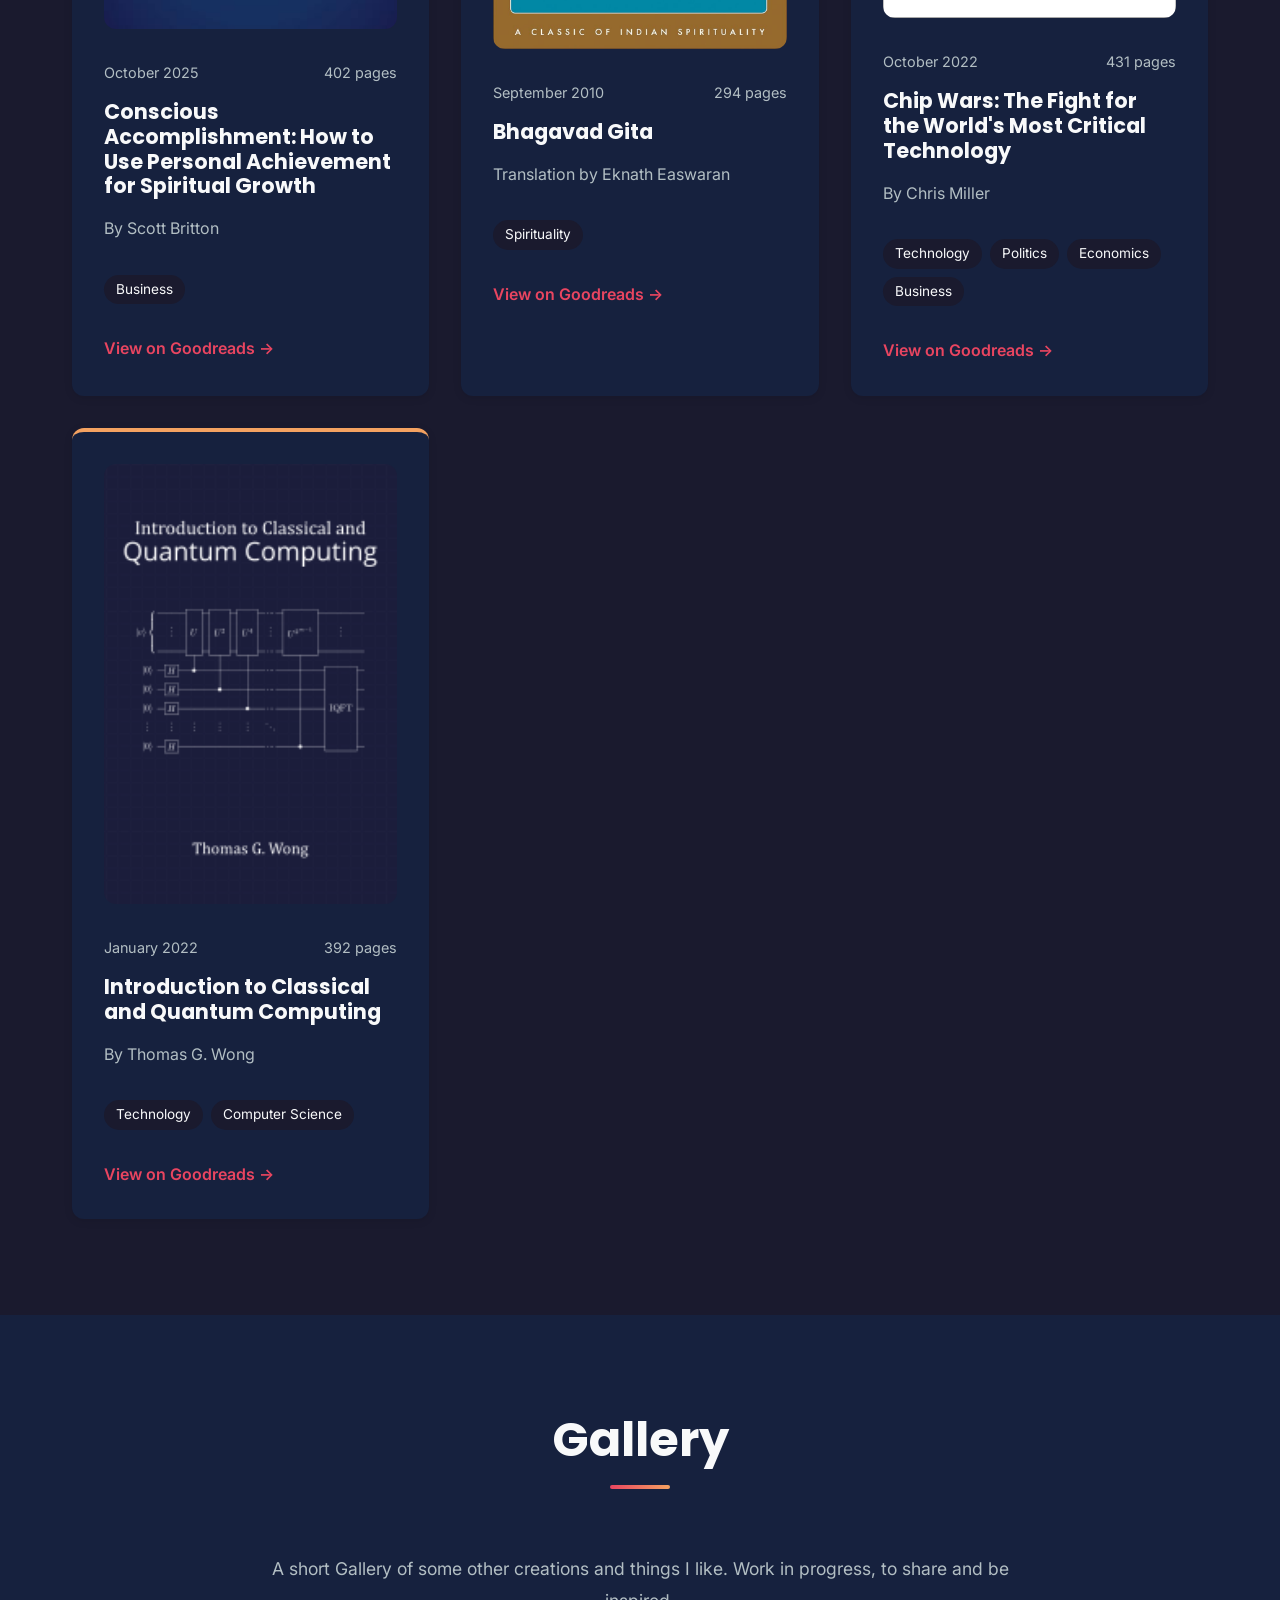
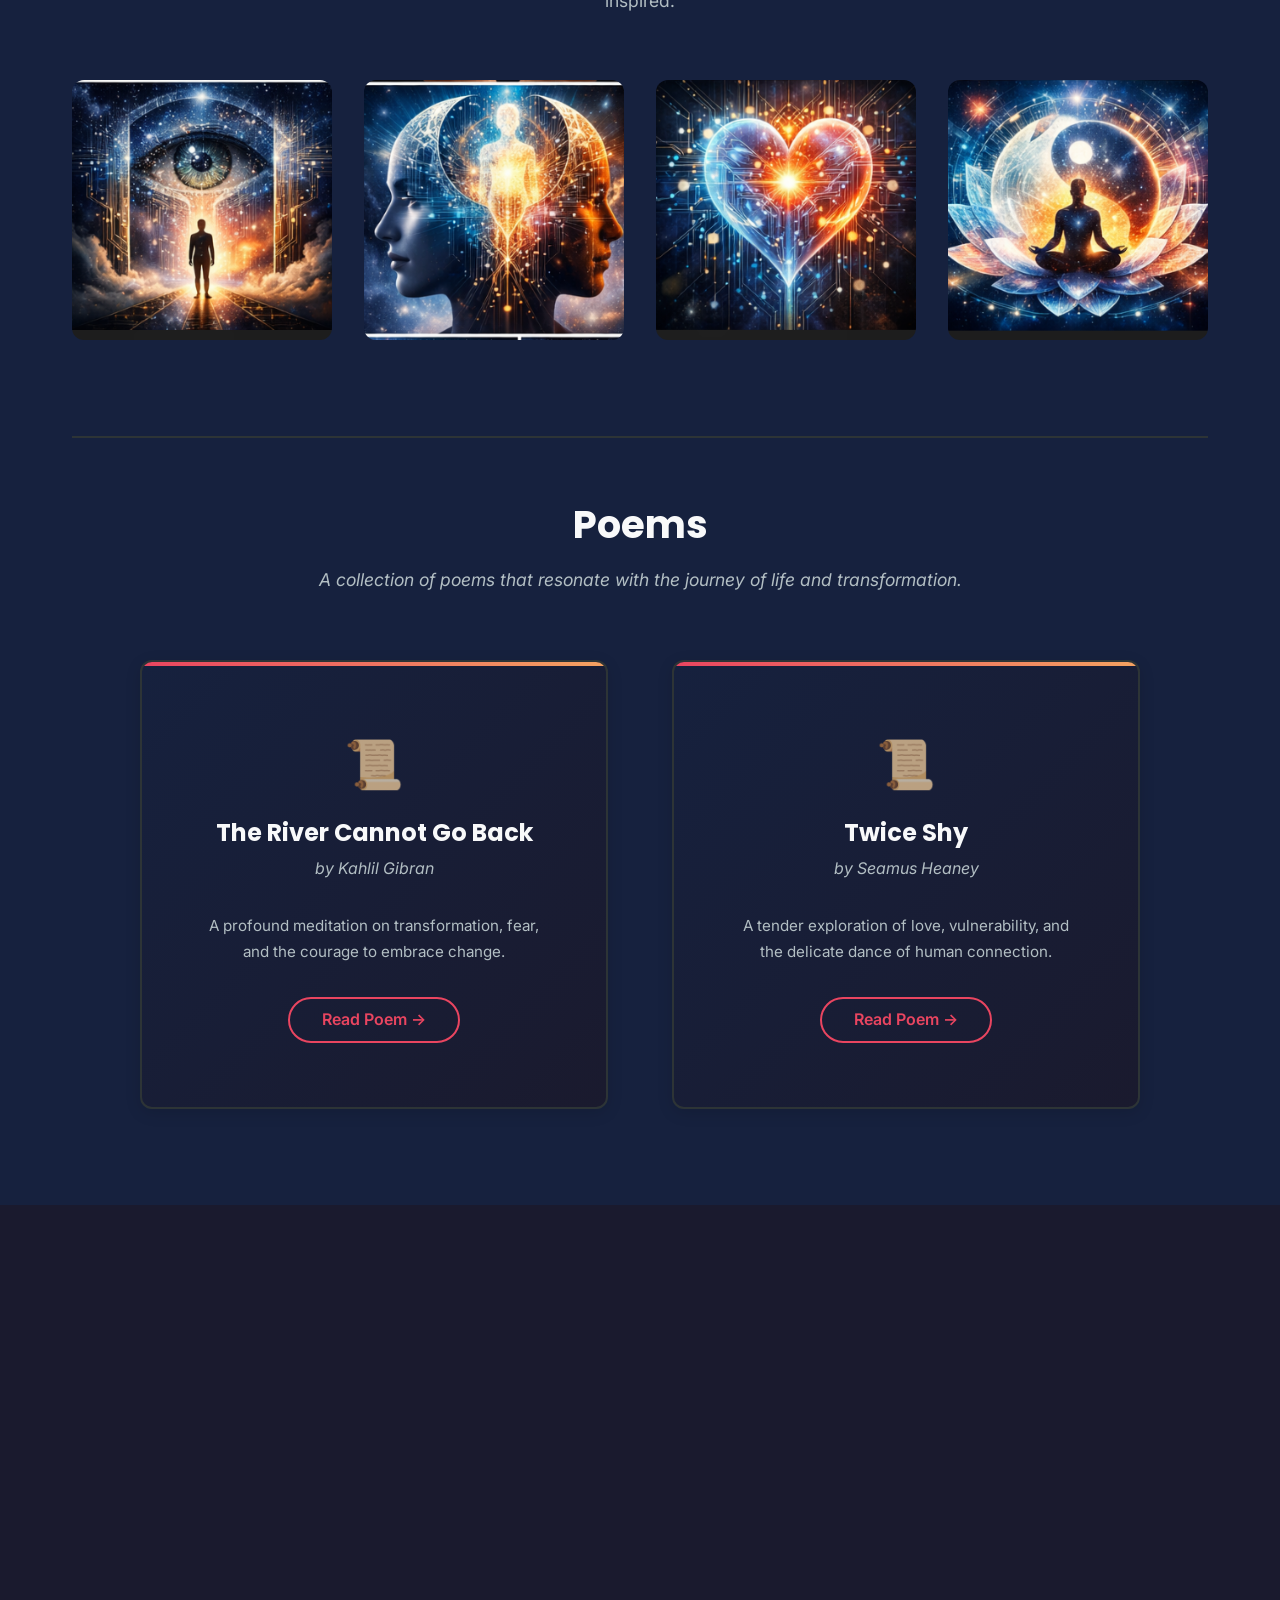
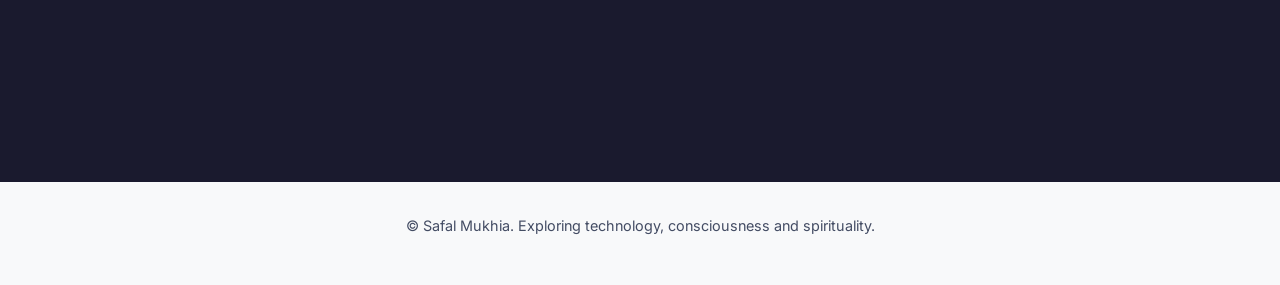
==== commit 5b79479d: "update href for finance advisor" ====
--- a/index.html
+++ b/index.html
@@ -193,7 +193,7 @@
                             <span class="work__tag">AI Agent</span>
                             <span class="work__tag">Application</span>
                         </div>
-                        <a href="https://github.com/sm634/finance_advisor_agent/tree/main" class="work__card-link" target="_blank" rel="noopener noreferrer">View Project →</a>
+                        <a href="https://github.com/sm634/finance_advisor_agent" class="work__card-link" target="_blank" rel="noopener noreferrer">View Project →</a>
                     </div>
                 </article>
                 <!-- Project Card 2 - Agentic AI for IT Assist -->
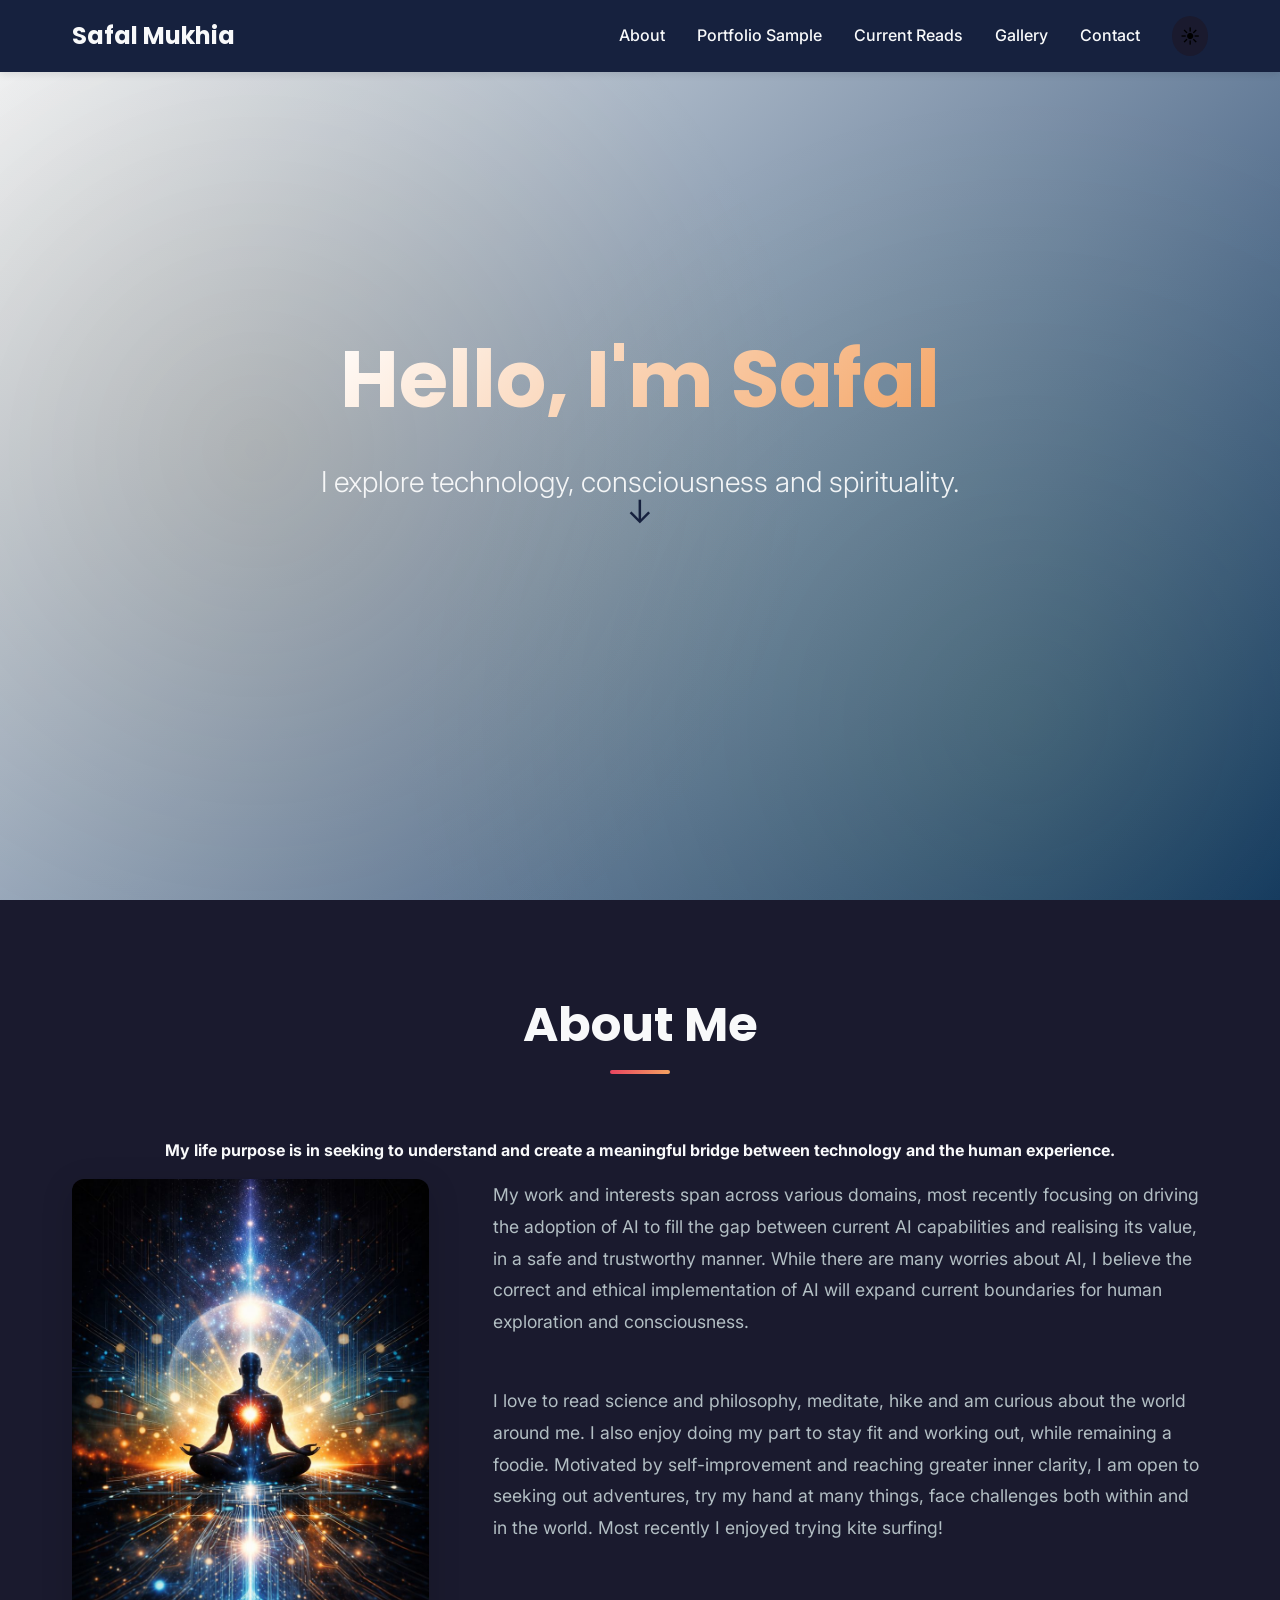
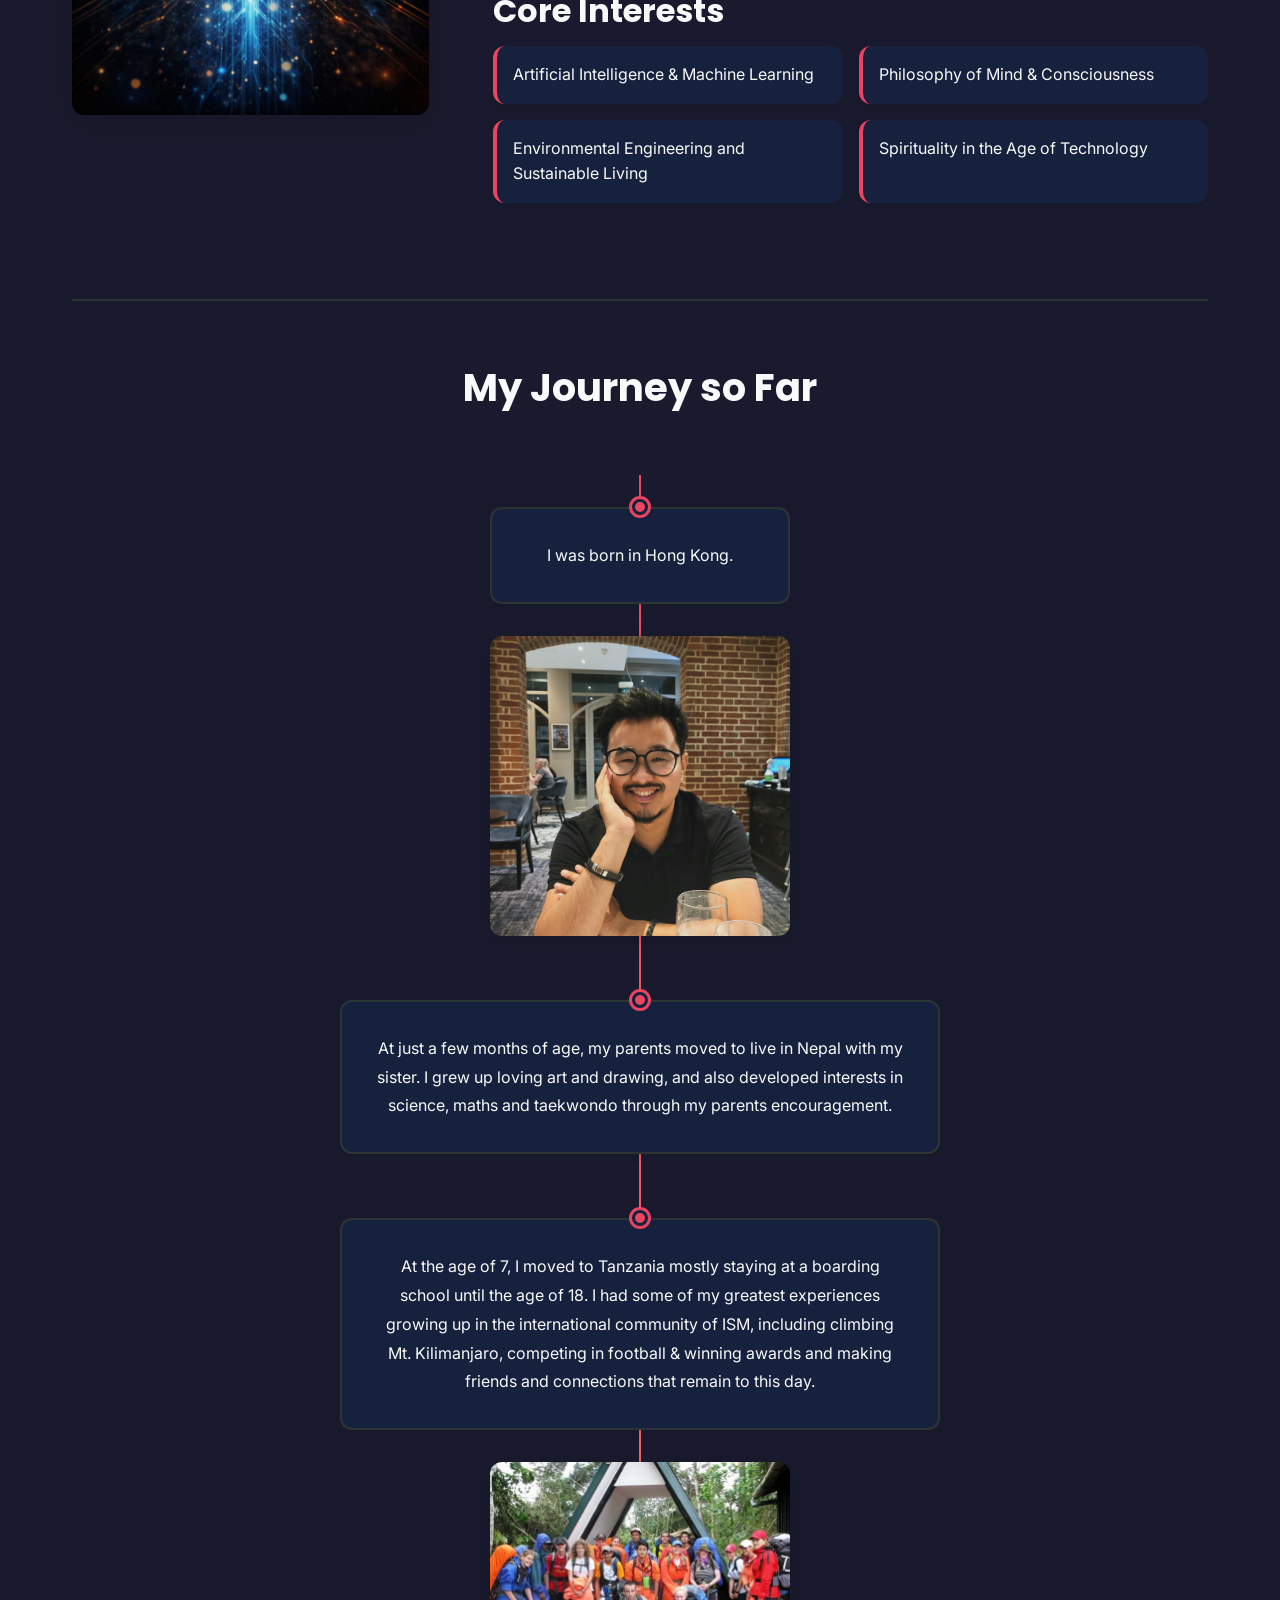
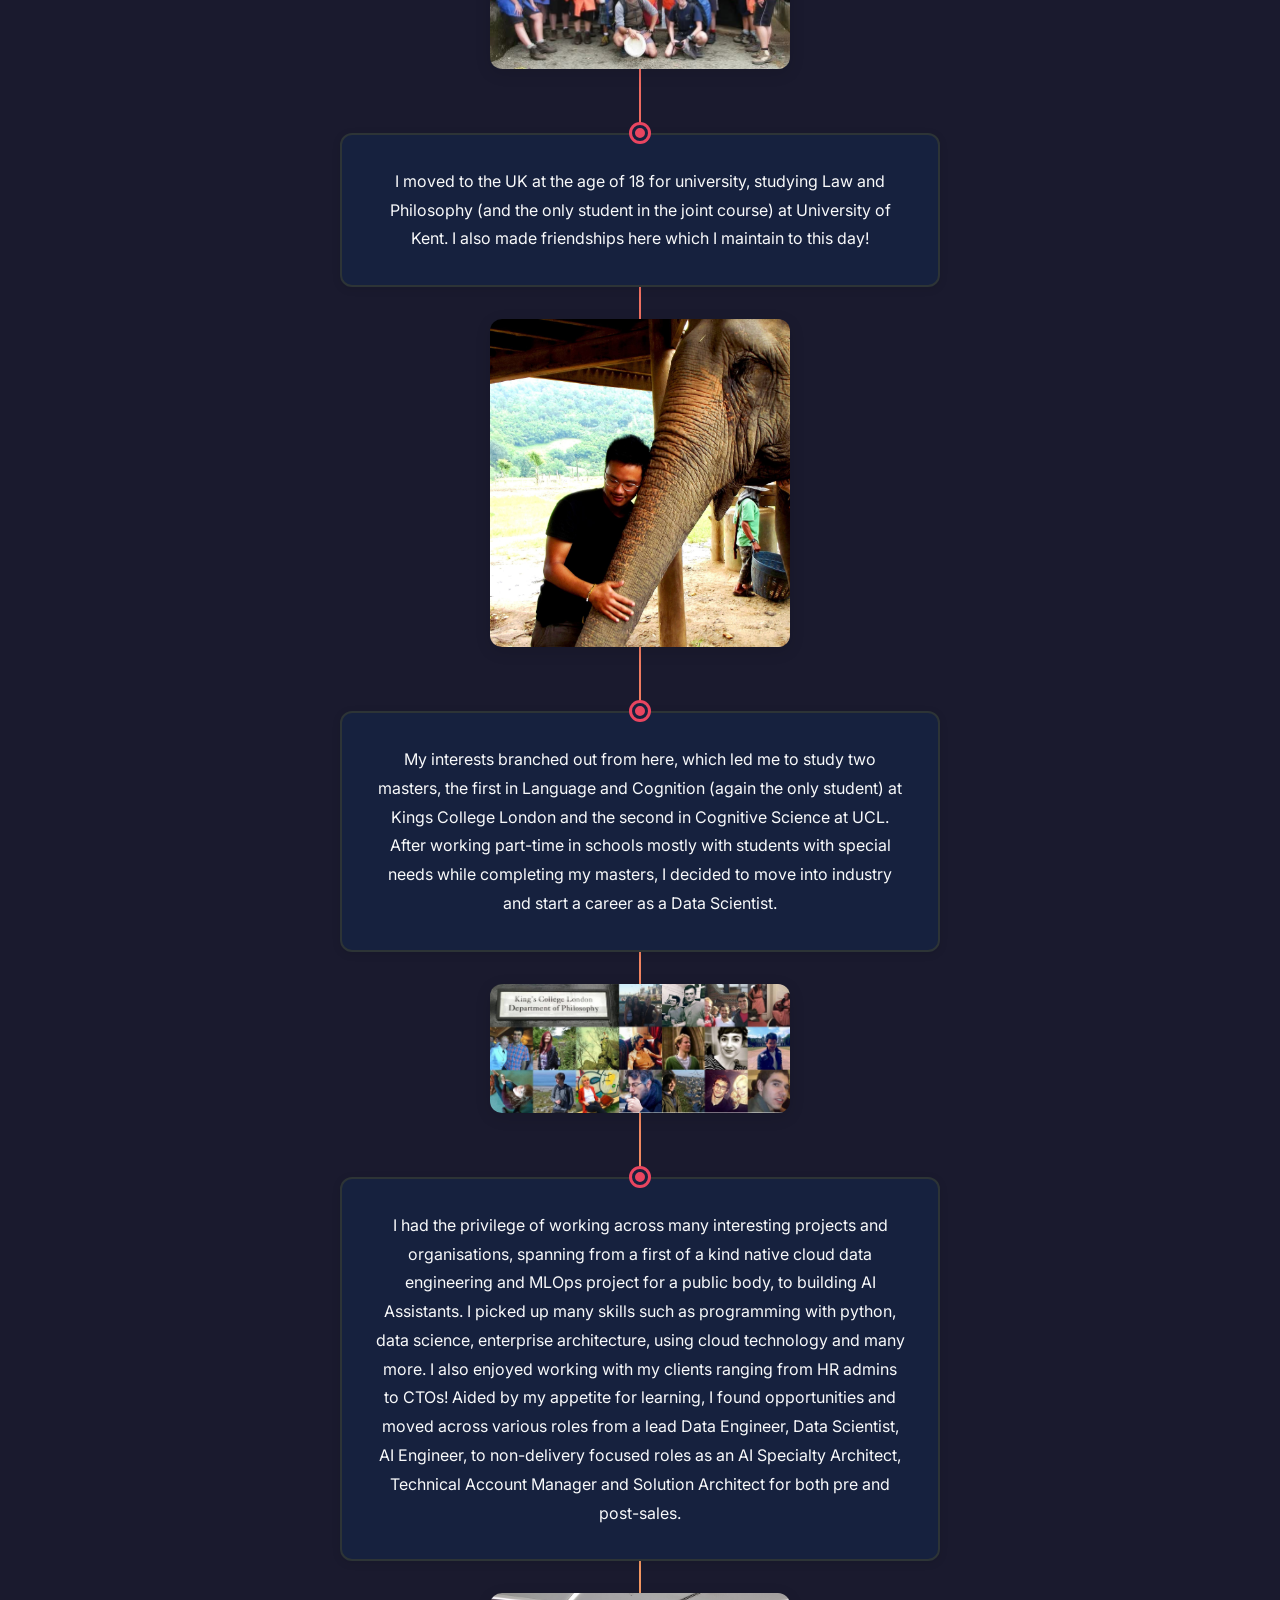
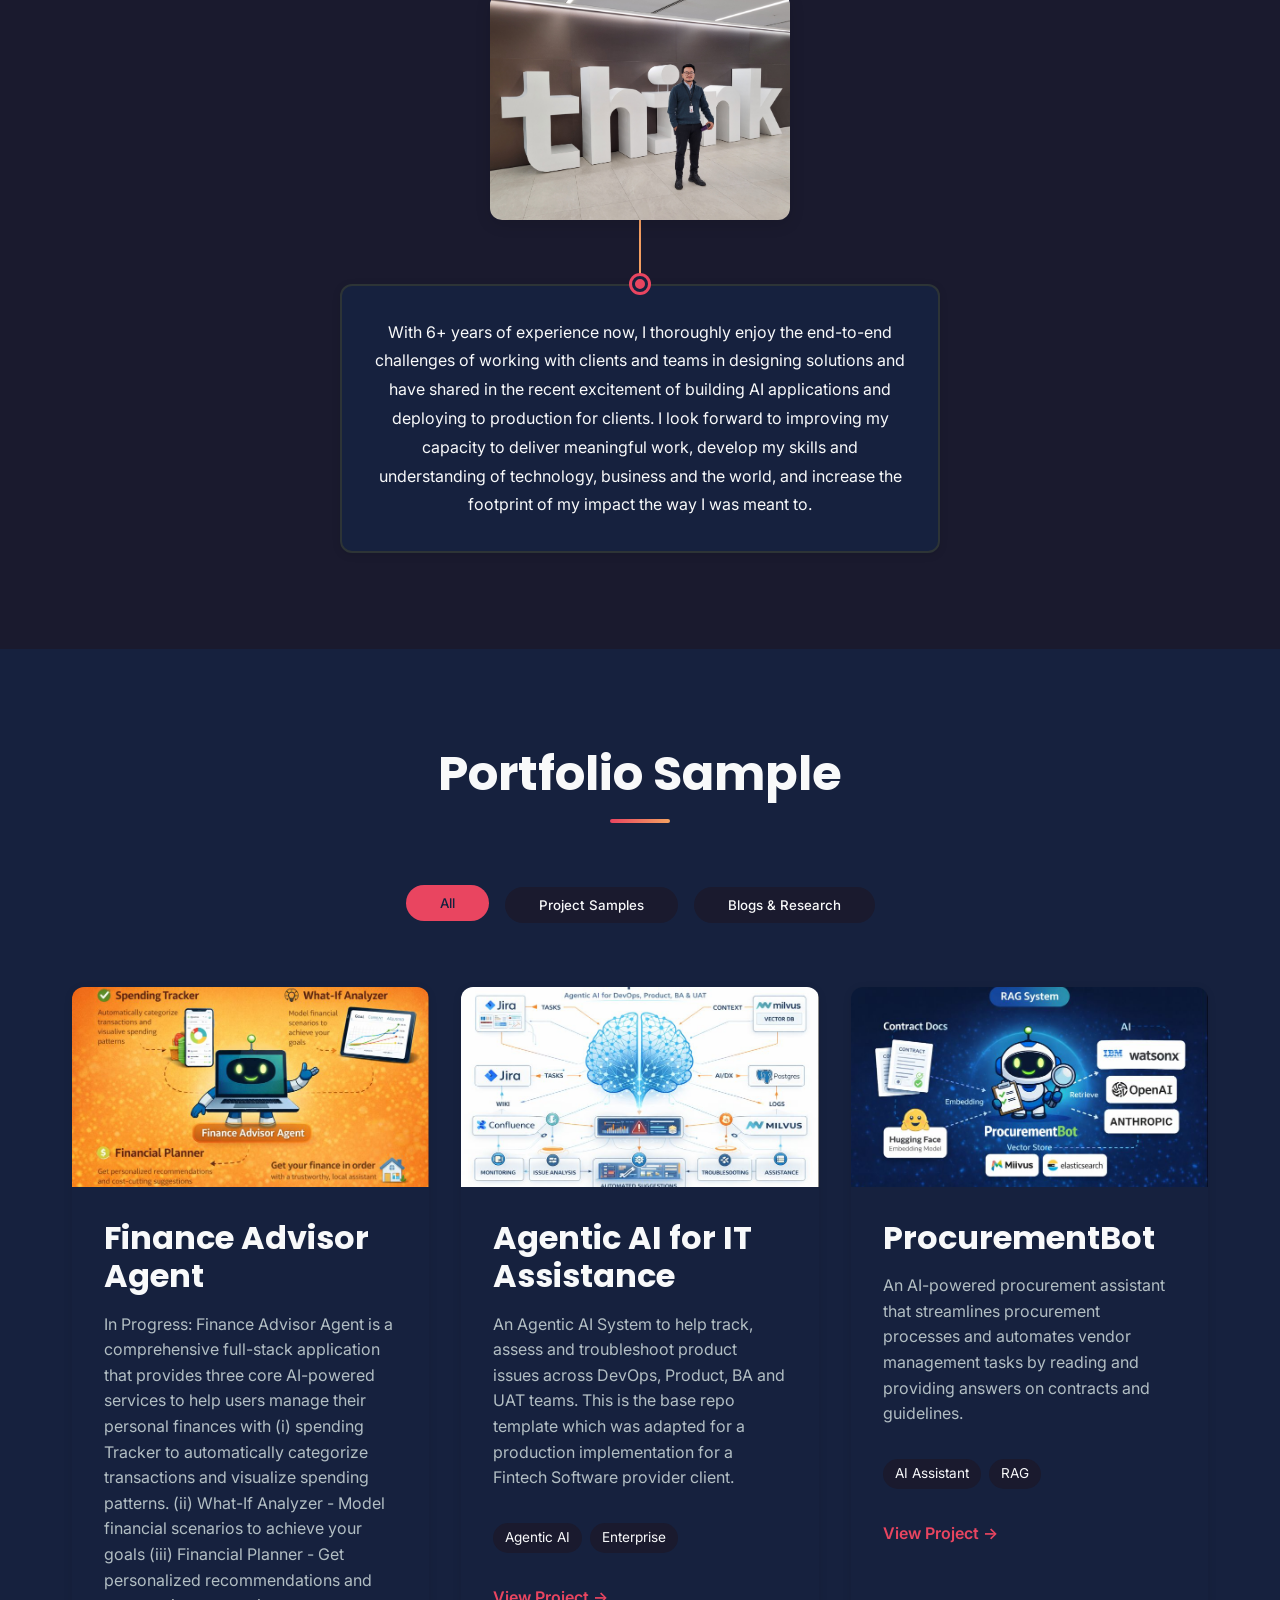
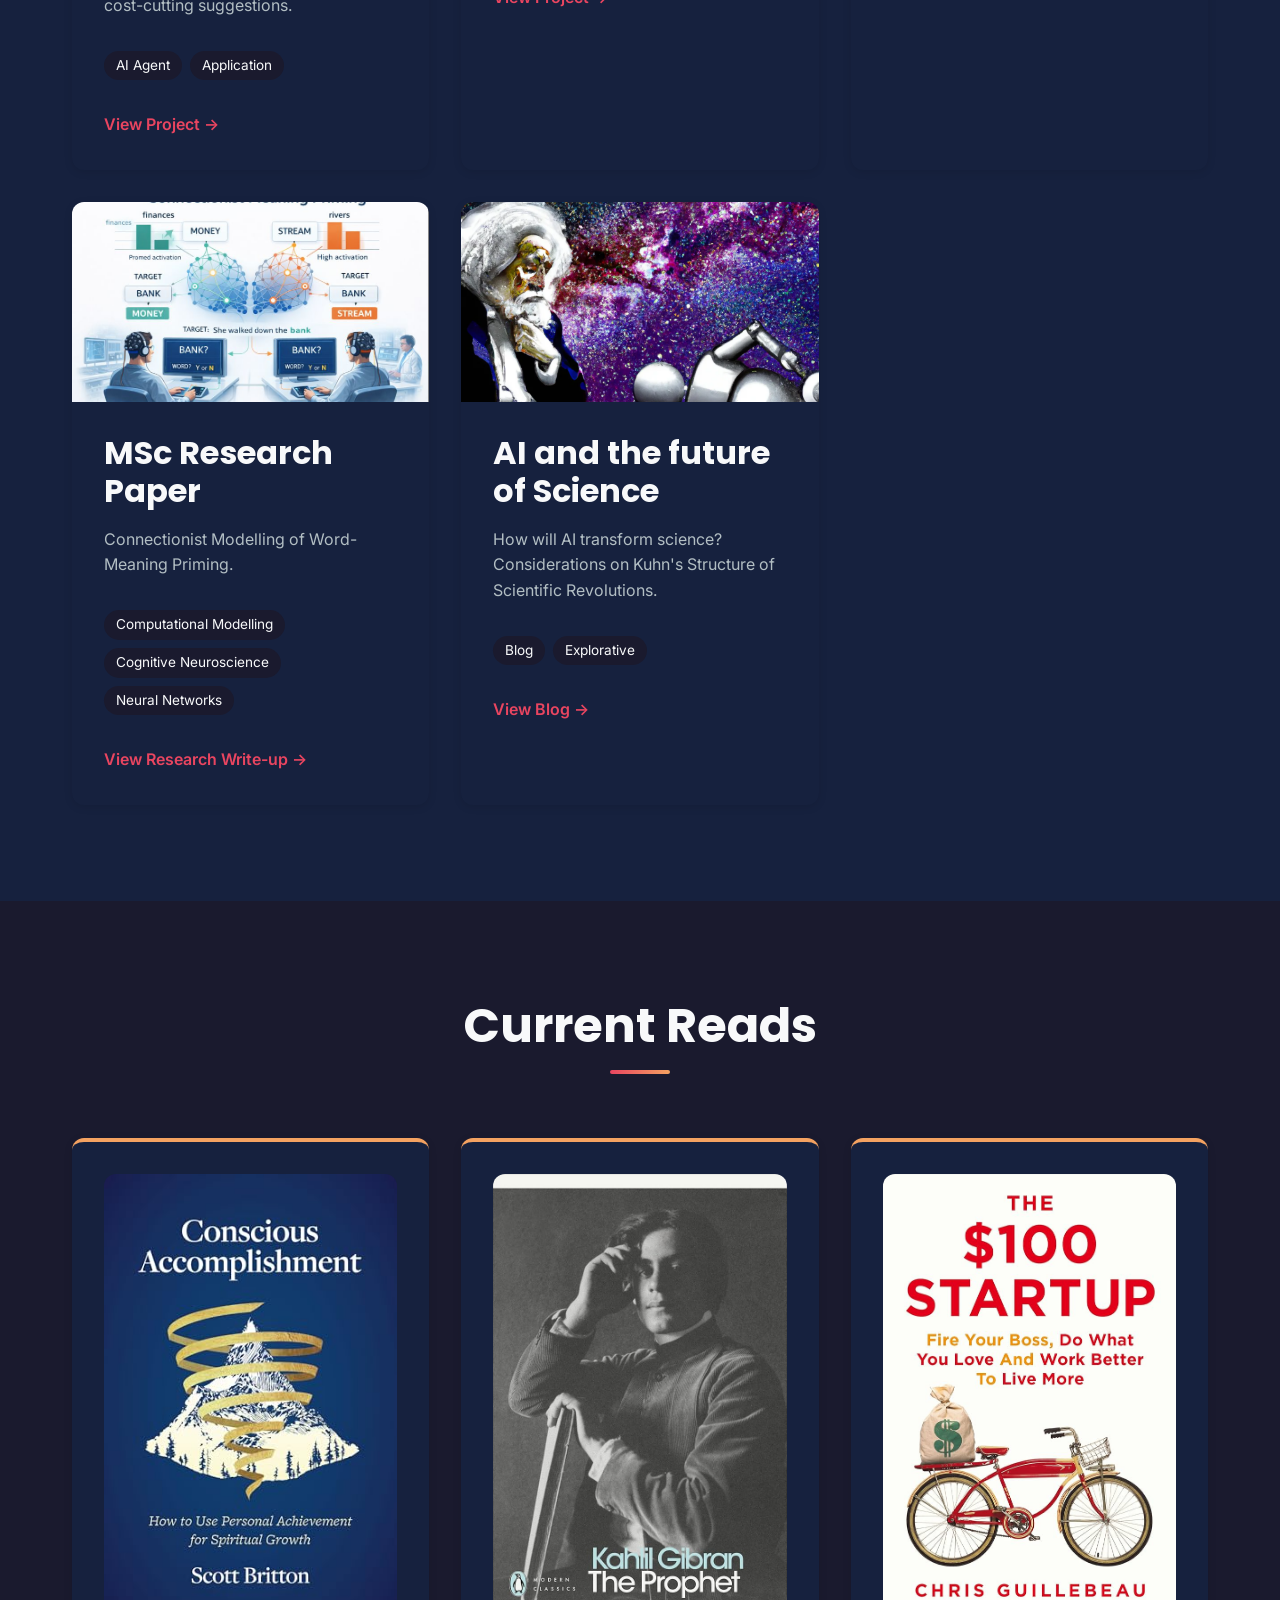
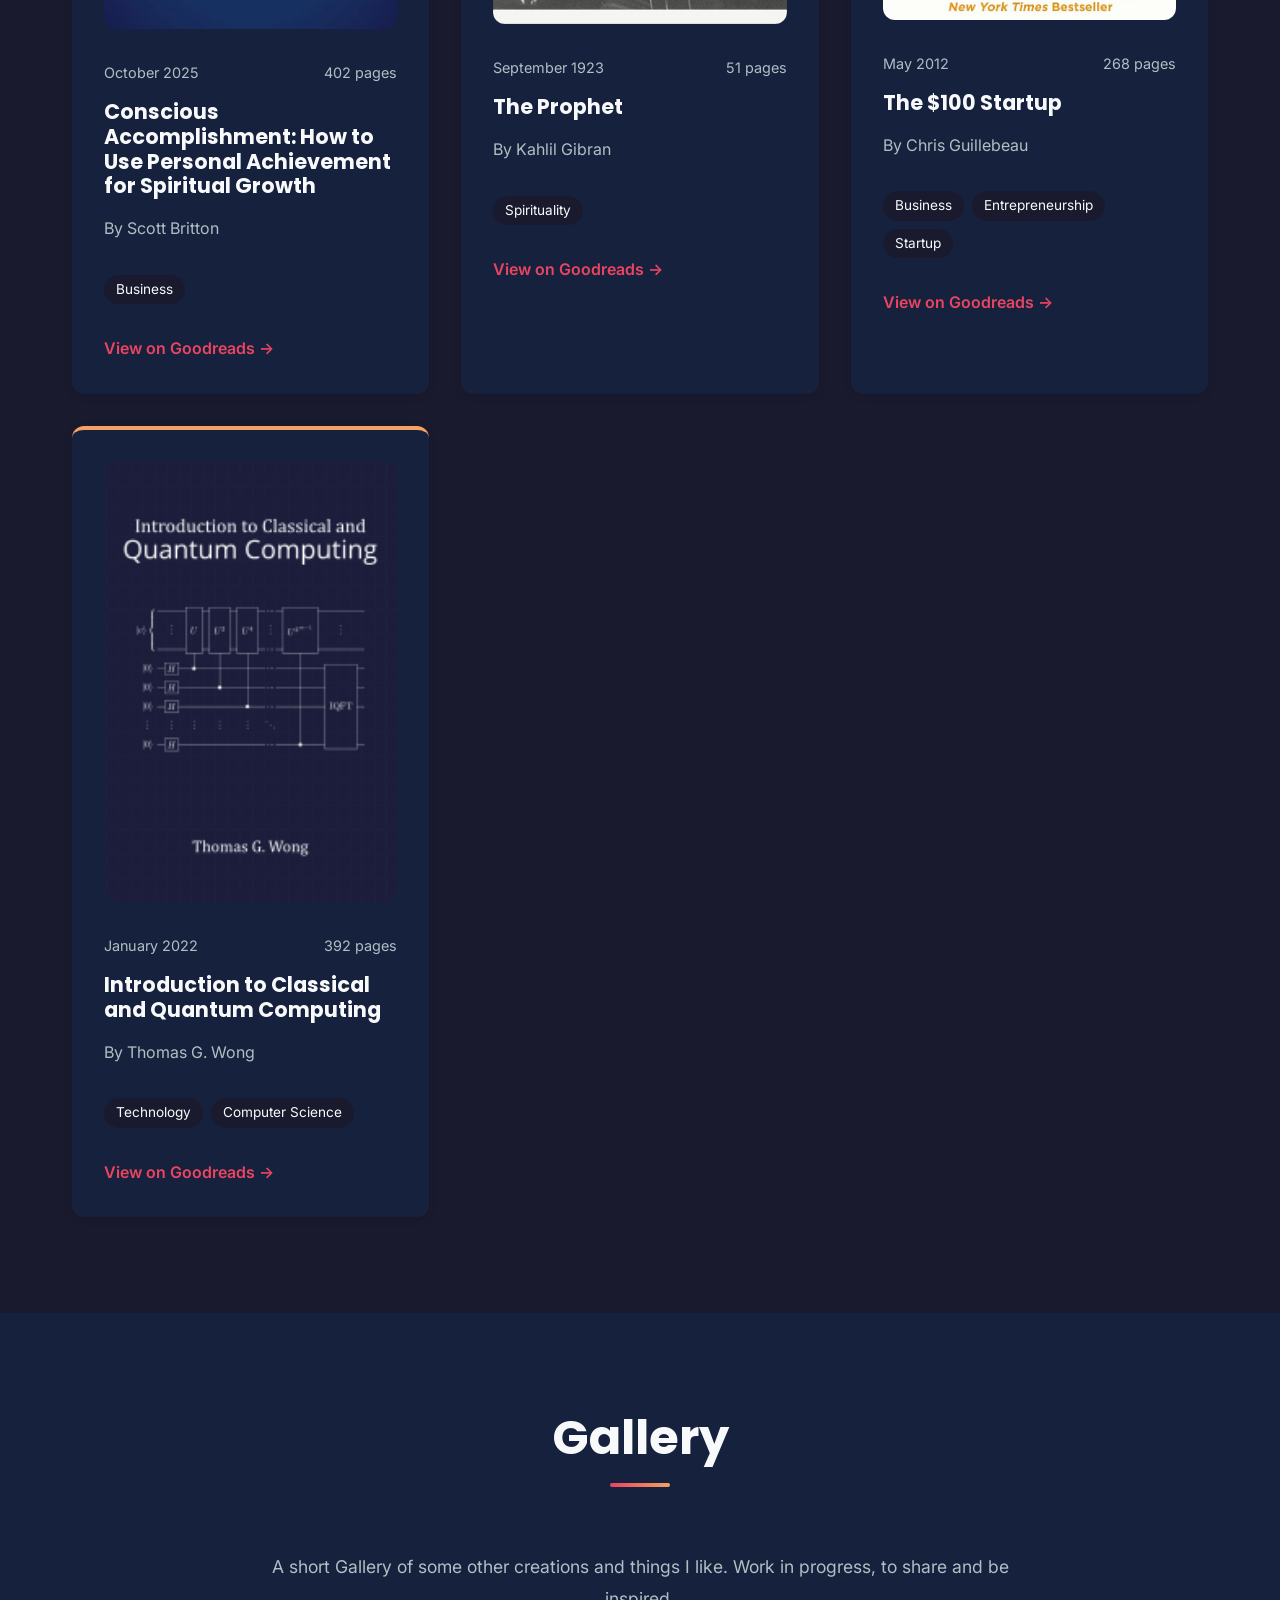
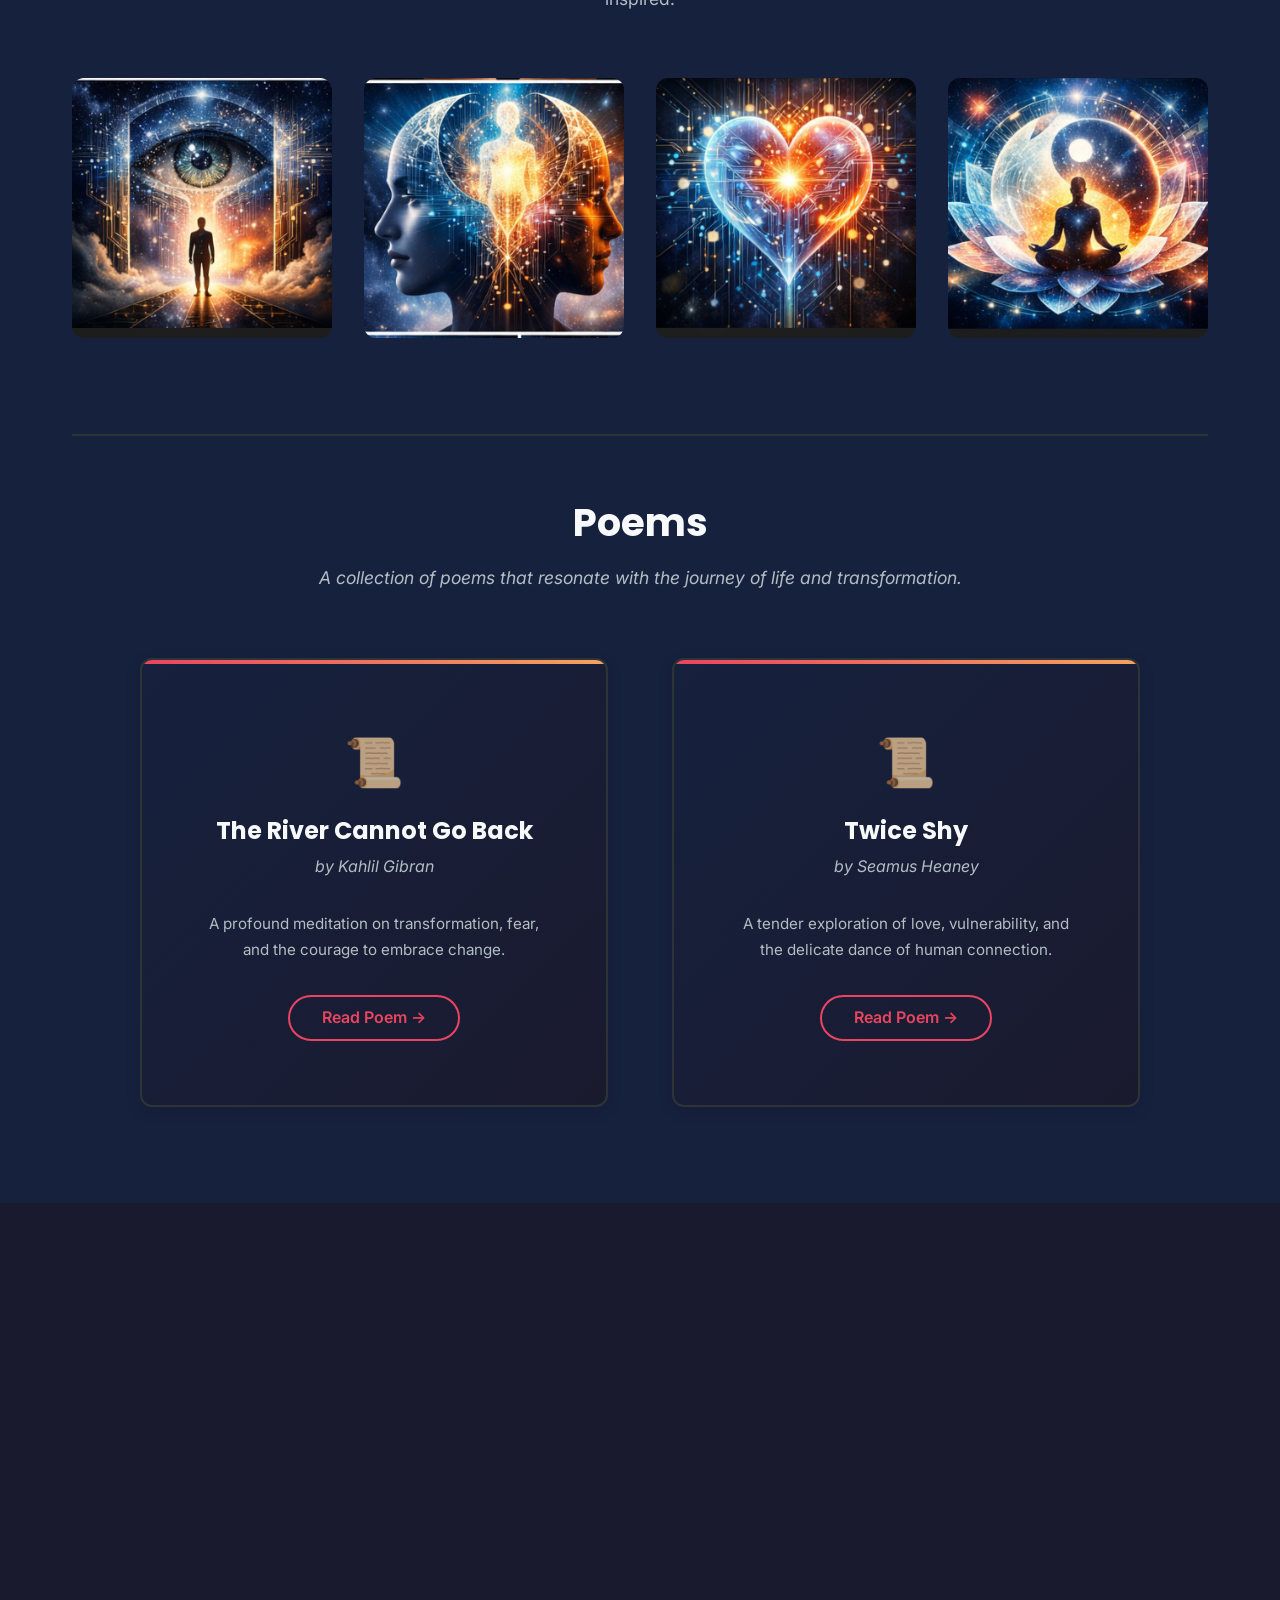
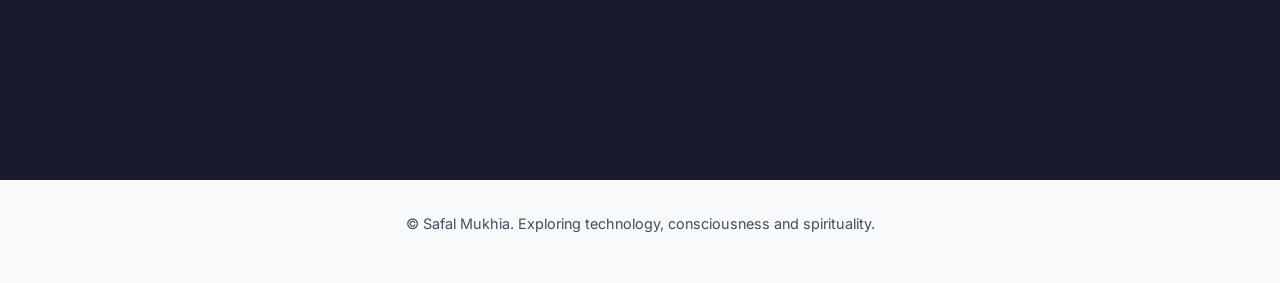
==== commit ec88e7b9: "books update" ====
--- a/index.html
+++ b/index.html
@@ -298,40 +298,39 @@
                 <!-- Book Card 2 -->
                 <article class="writing__card">
                     <div class="writing__card-image">
-                        <img src="images/books/Bhagavat Gita.jpg" alt="Bhagavad Gita book cover" loading="lazy">
+                        <img src="images/books/The Prophet.jpg" alt="The Prophet book cover" loading="lazy">
                     </div>
                     <div class="writing__card-header">
-                        <span class="writing__card-date">September 2010</span>
-                        <span class="writing__card-time">294 pages</span>
-                    </div>
-                    <h3 class="writing__card-title">Bhagavad Gita</h3>
+                        <span class="writing__card-date">September 1923</span>
+                        <span class="writing__card-time">51 pages</span>
+                    </div>
+                    <h3 class="writing__card-title">The Prophet</h3>
                     <p class="writing__card-excerpt">
-                        Translation by Eknath Easwaran
+                        By Kahlil Gibran
                     </p>
                     <div class="writing__card-tags">
                         <span class="writing__tag">Spirituality</span>
                     </div>
-                    <a href="https://www.goodreads.com/book/show/43967972-bhagavad-gita" class="writing__card-link" target="_blank" rel="noopener noreferrer">View on Goodreads →</a>
+                    <a href="https://www.goodreads.com/book/show/223160115-the-prophet-by-kahlil-gibran?from_search=true&from_srp=true&qid=qxrvqaoVne&rank=2" class="writing__card-link" target="_blank" rel="noopener noreferrer">View on Goodreads →</a>
                 </article>
 
                 <!-- Book Card 3 -->
                 <article class="writing__card">
                     <div class="writing__card-image">
-                        <img src="images/books/Chip Wars.jpg" alt="Chip Wars book cover" loading="lazy">
+                        <img src="images/books/100 dollars startup.jpg" alt="100 dollars startup book cover" loading="lazy">
                     </div>
                     <div class="writing__card-header">
-                        <span class="writing__card-date">October 2022</span>
-                        <span class="writing__card-time">431 pages</span>
-                    </div>
-                    <h3 class="writing__card-title">Chip Wars: The Fight for the World's Most Critical Technology</h3>
+                        <span class="writing__card-date">May 2012</span>
+                        <span class="writing__card-time">268 pages</span>
+                    </div>
+                    <h3 class="writing__card-title">The $100 Startup</h3>
                     <p class="writing__card-excerpt">
-                        By Chris Miller
+                        By Chris Guillebeau
                     </p>
                     <div class="writing__card-tags">
-                        <span class="writing__tag">Technology</span>
-                        <span class="writing__tag">Politics</span>
-                        <span class="writing__tag">Economics</span>
                         <span class="writing__tag">Business</span>
+                        <span class="writing__tag">Entrepreneurship</span>
+                        <span class="writing__tag">Startup</span>
                     </div>
                     <a href="https://www.goodreads.com/book/show/60321447-chip-war?ref=nav_sb_ss_1_9" class="writing__card-link" target="_blank" rel="noopener noreferrer">View on Goodreads →</a>
                 </article>
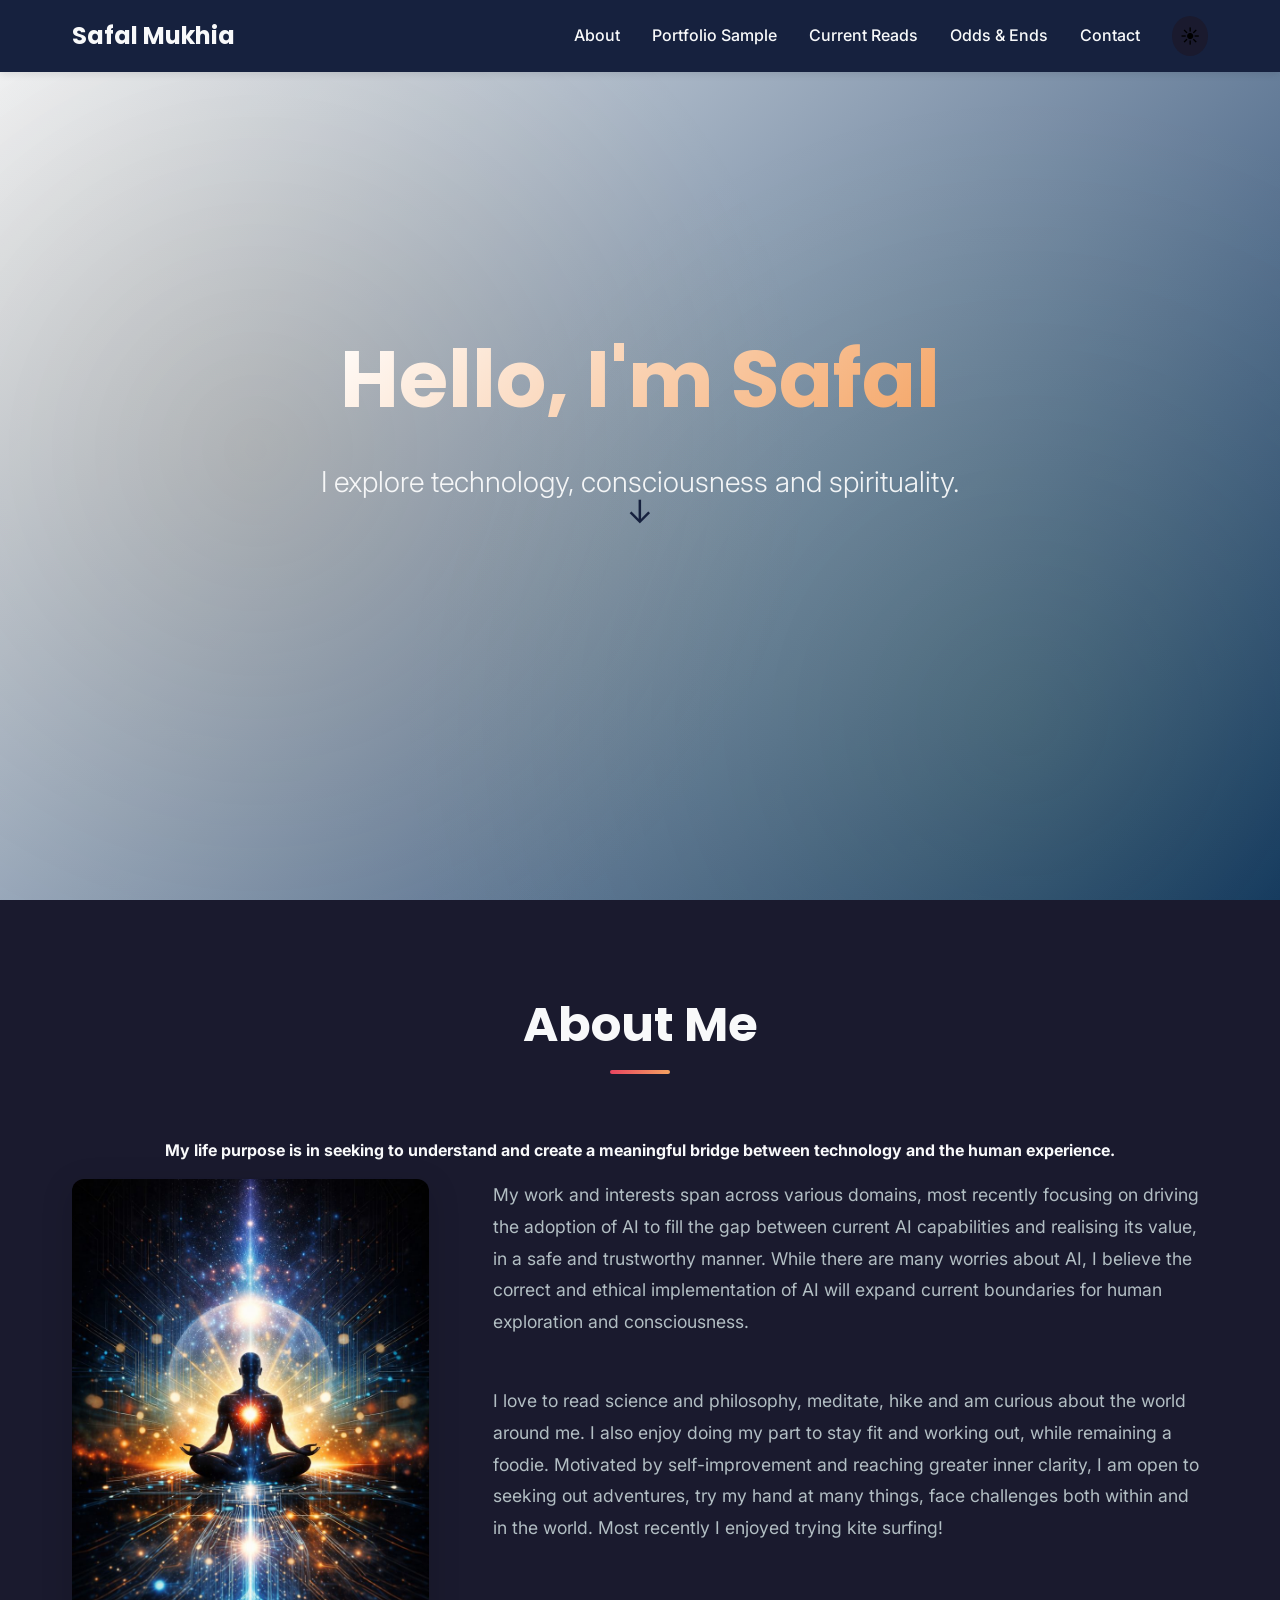
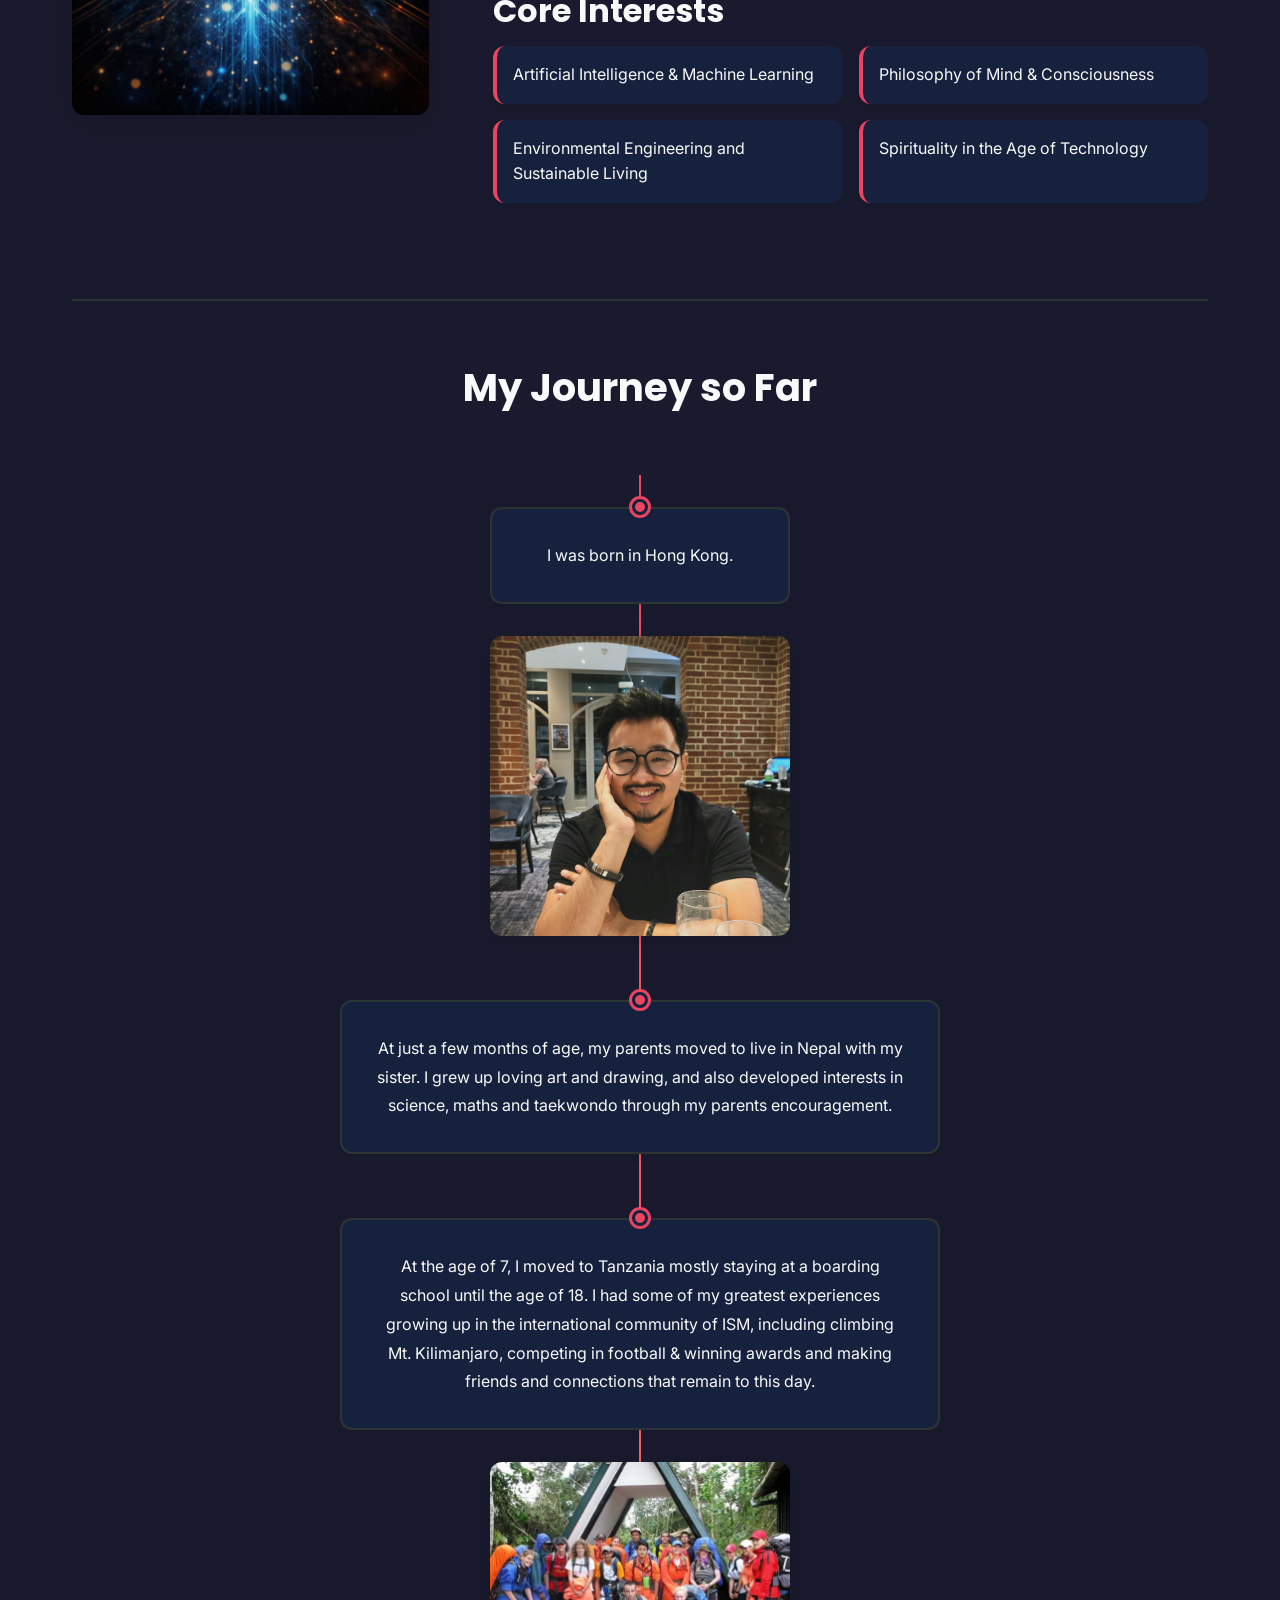
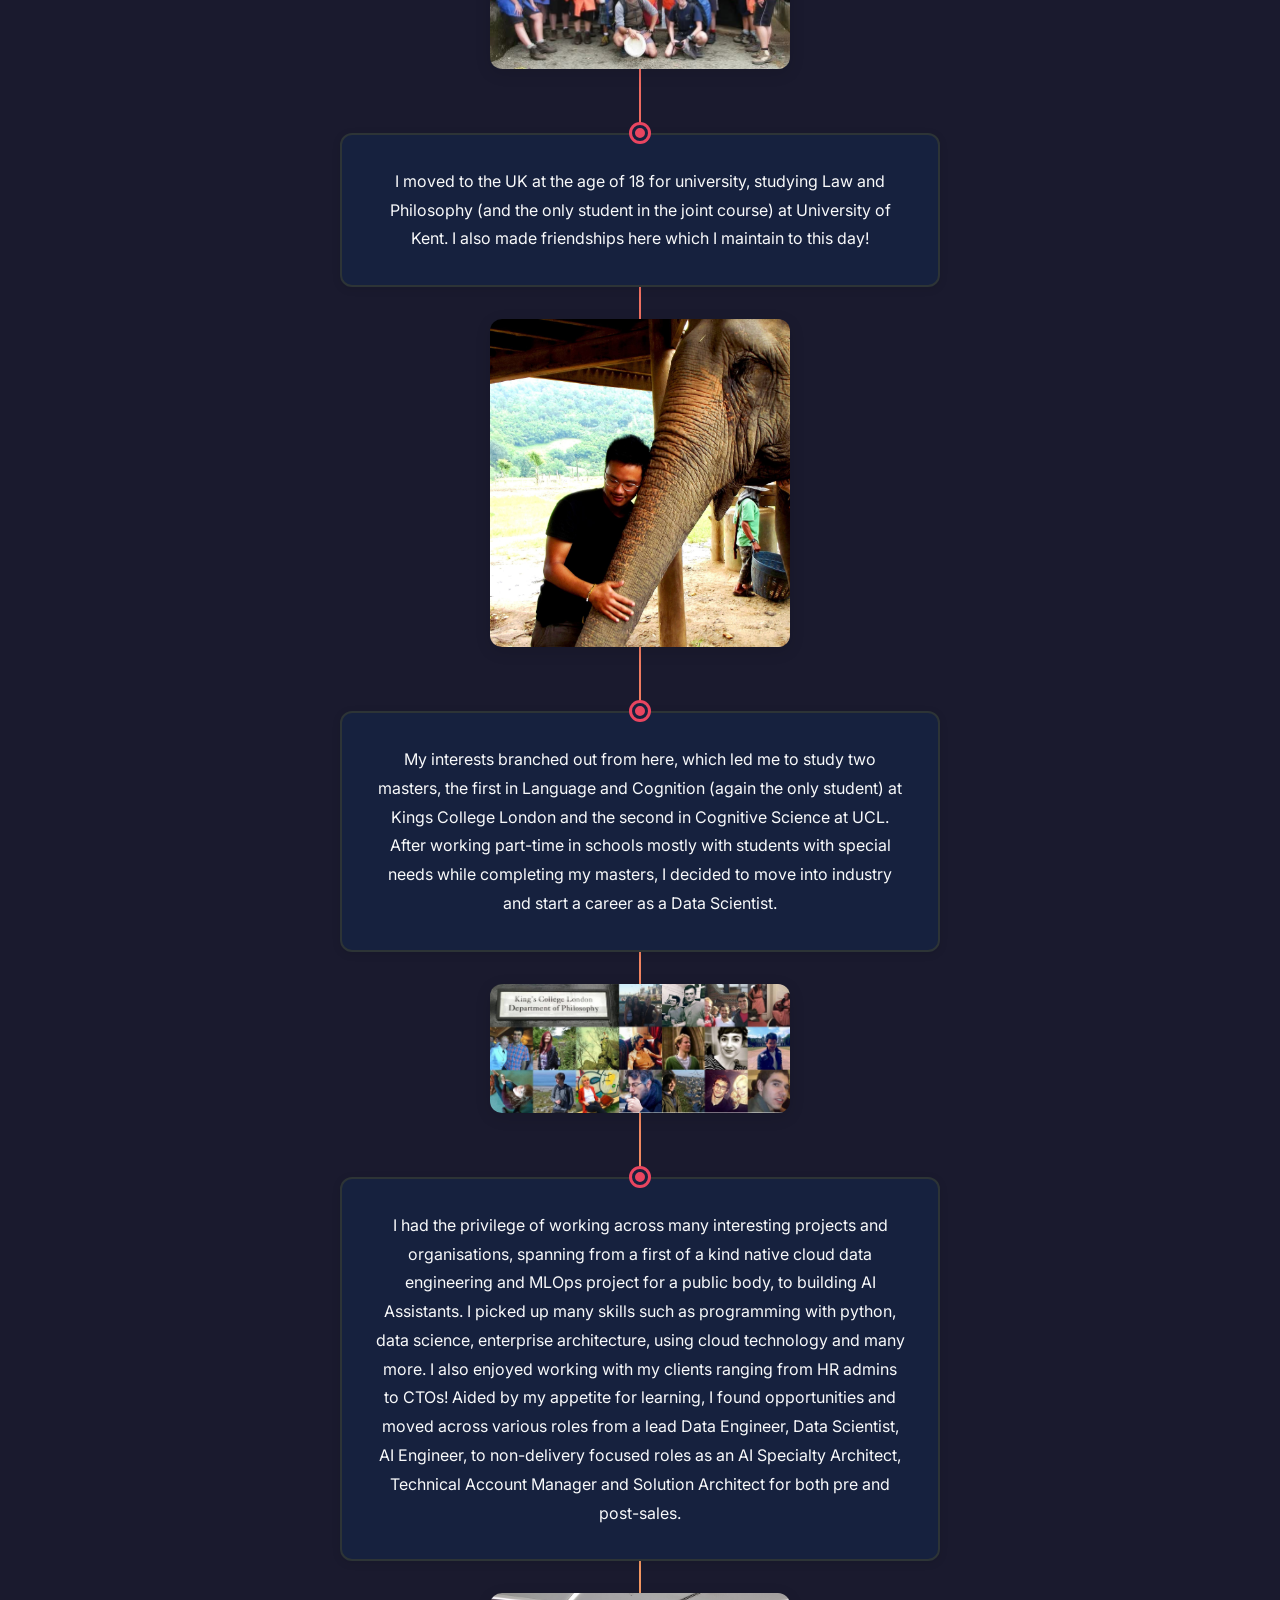
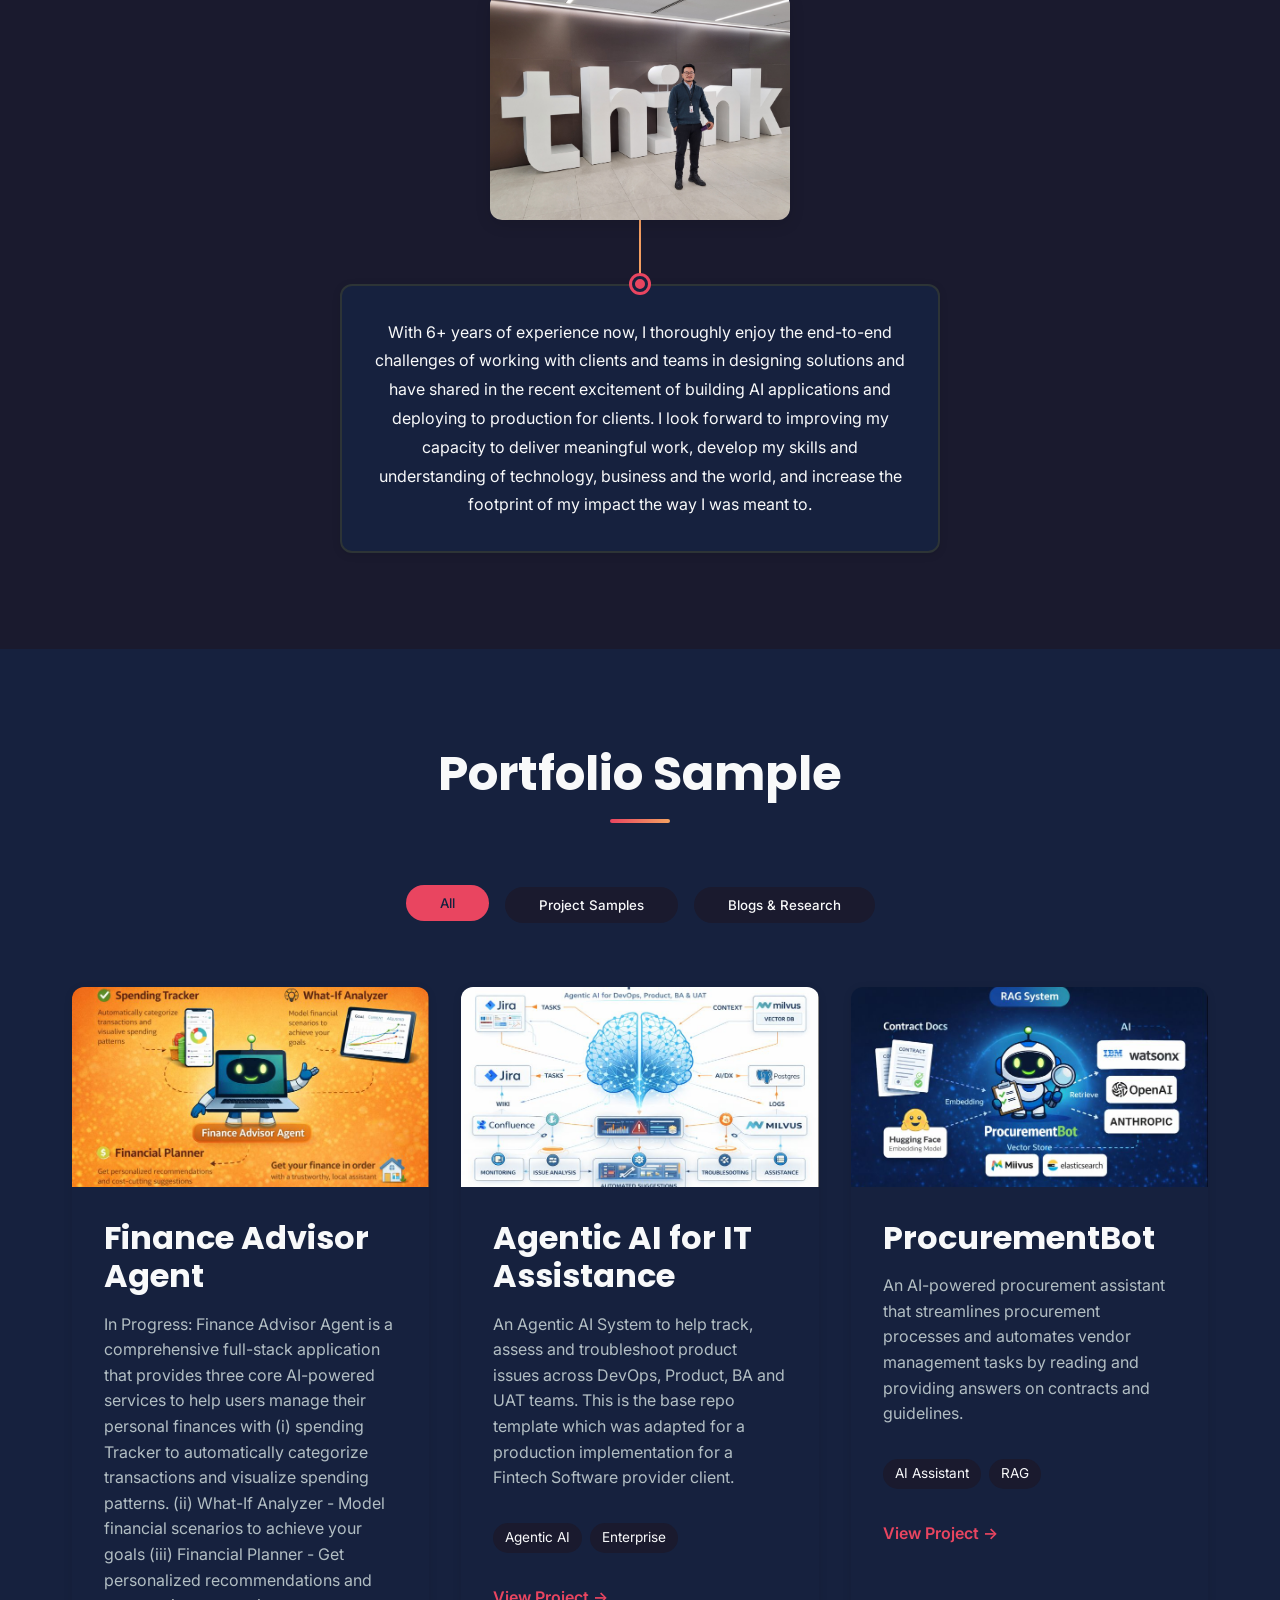
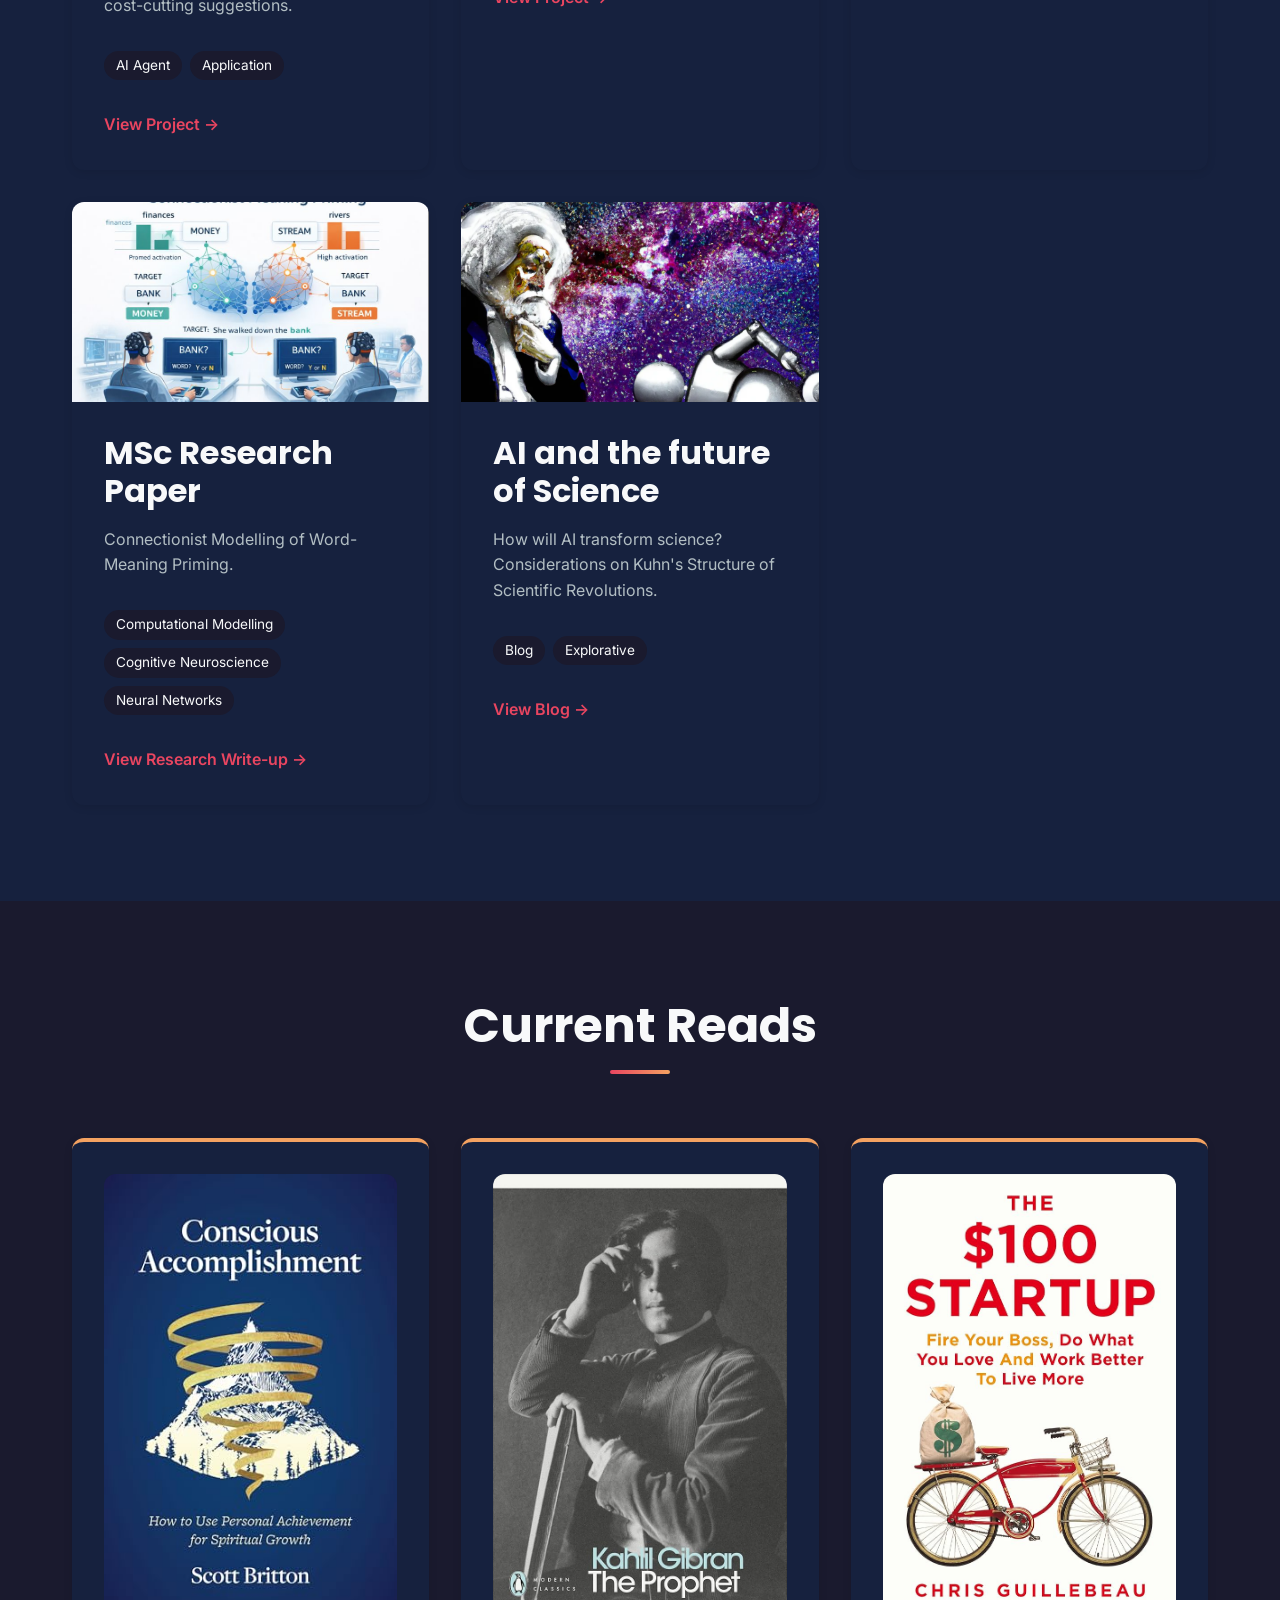
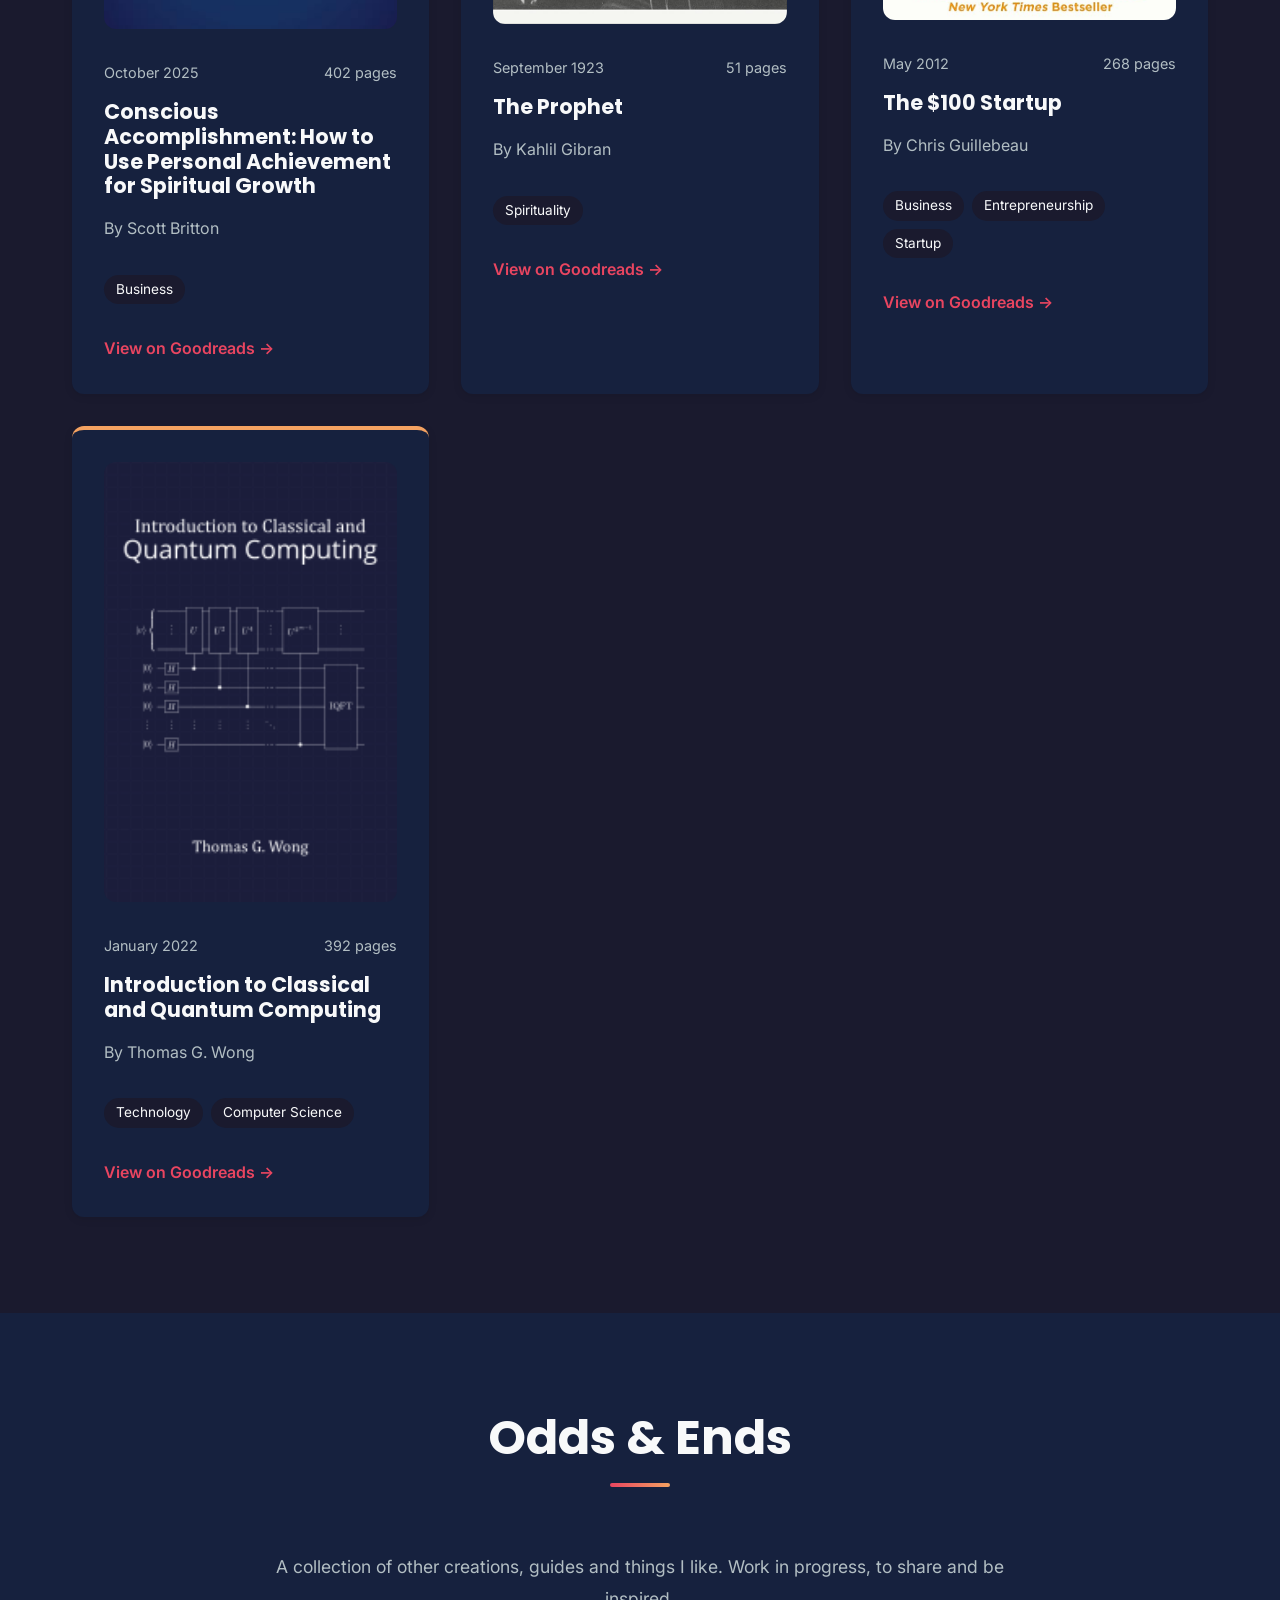
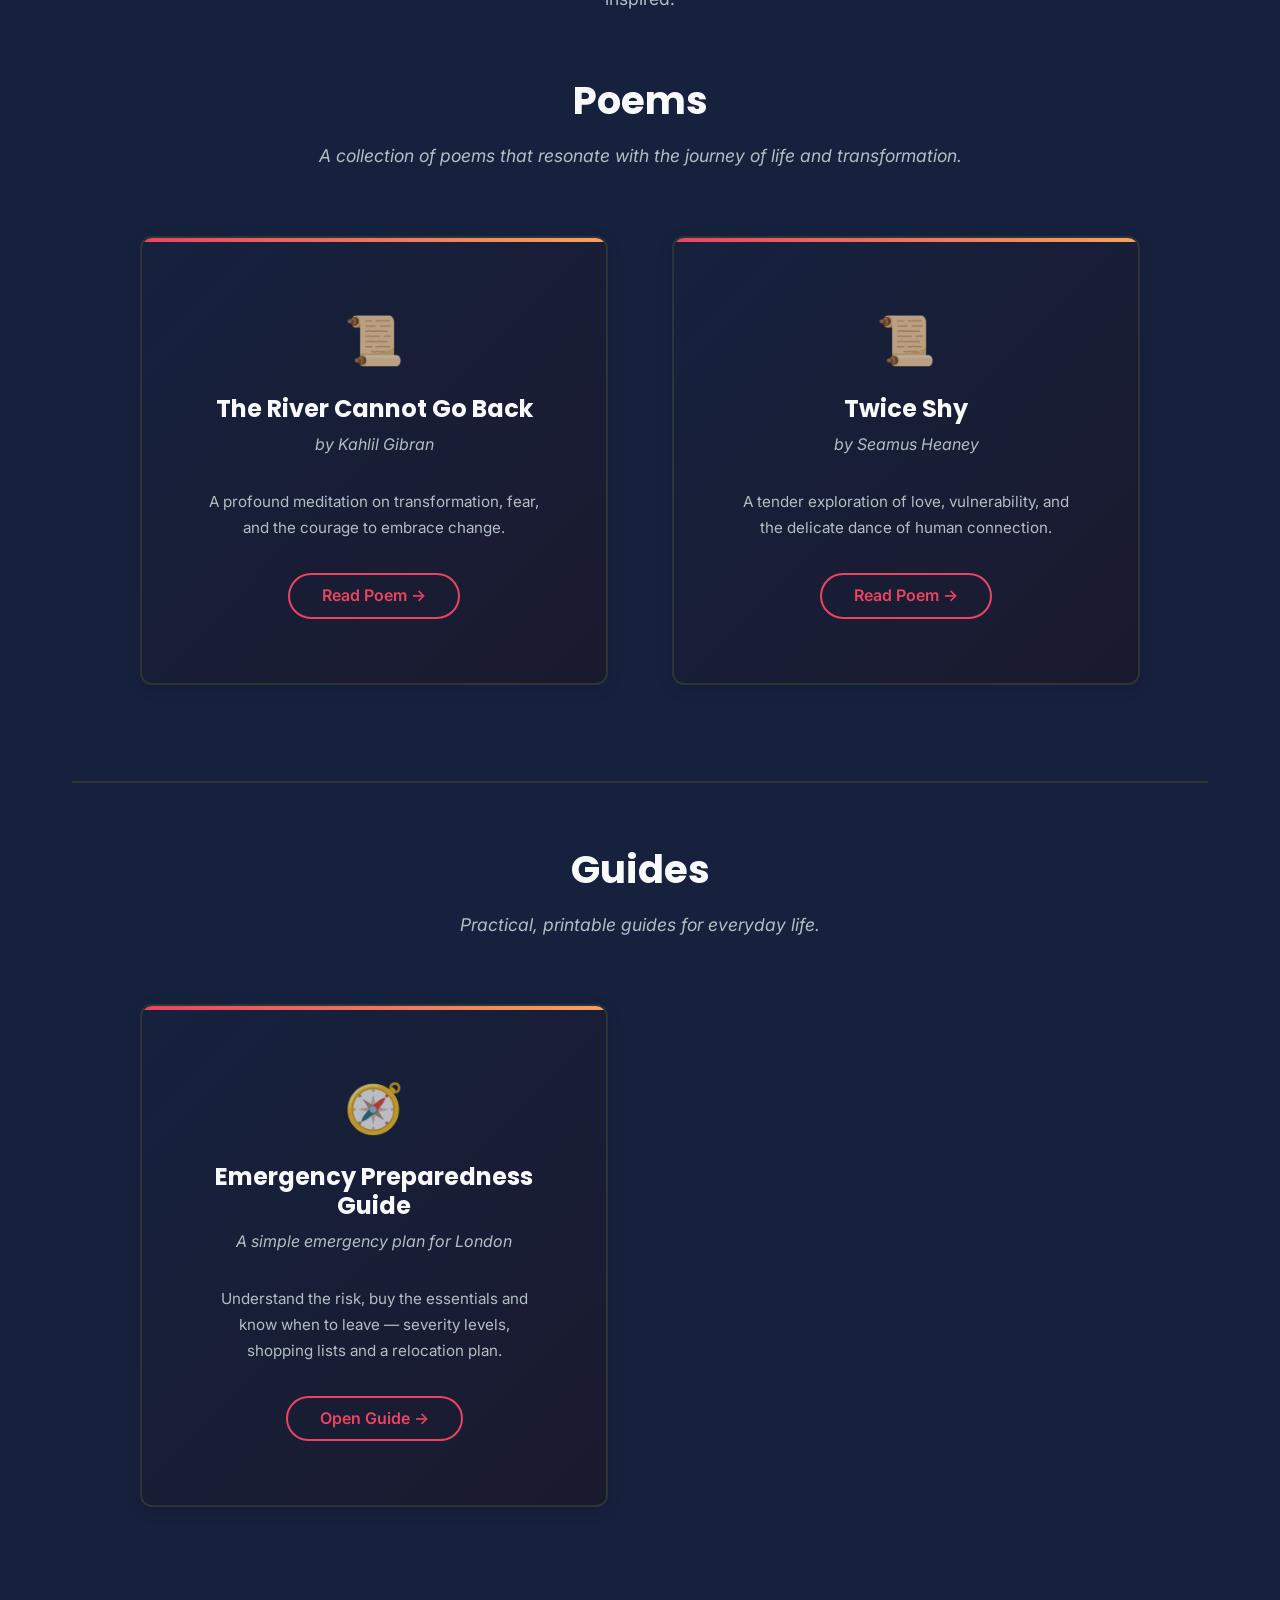
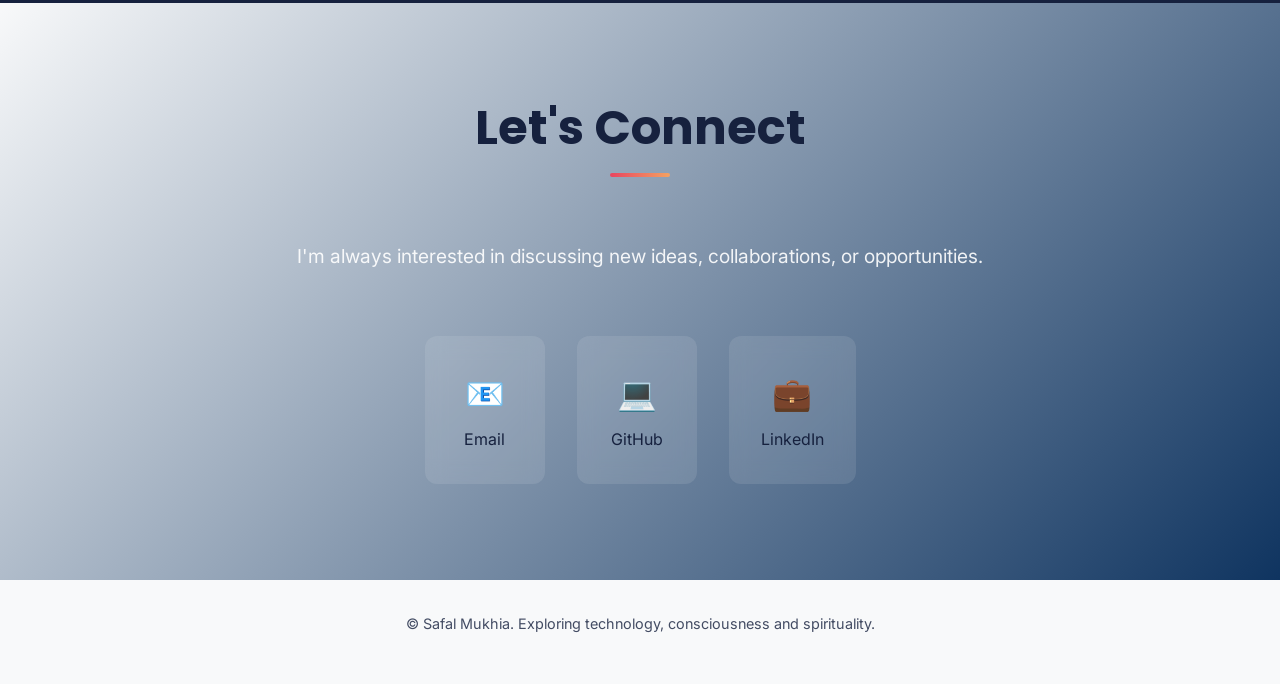
==== commit a60f40a3: "Add Odds & Ends section, emergency guide and Pages deployment workflow" ====
--- a/index.html
+++ b/index.html
@@ -24,7 +24,7 @@
                 <li class="nav__item"><a href="#about" class="nav__link">About</a></li>
                 <li class="nav__item"><a href="#work" class="nav__link">Portfolio Sample</a></li>
                 <li class="nav__item"><a href="#current-reads" class="nav__link">Current Reads</a></li>
-                <li class="nav__item"><a href="#gallery" class="nav__link">Gallery</a></li>
+                <li class="nav__item"><a href="#odds-and-ends" class="nav__link">Odds &amp; Ends</a></li>
                 <li class="nav__item"><a href="#contact" class="nav__link">Contact</a></li>
                 <li class="nav__item">
                     <button class="theme-toggle" id="theme-toggle" aria-label="Toggle theme">
@@ -358,37 +358,11 @@
         </div>
     </section>
 
-    <!-- Gallery Section -->
-    <section class="gallery section" id="gallery">
-        <div class="container">
-            <h2 class="section__title">Gallery</h2>
-            <p class="gallery__description">A short Gallery of some other creations and things I like. Work in progress, to share and be inspired.</p>
-            <div class="gallery__grid">
-                <div class="gallery__item">
-                    <img src="images/Gallery/img 1.png" alt="Gallery image 1" loading="lazy">
-                    <div class="gallery__overlay">
-                        <span class="gallery__icon">🔍</span>
-                    </div>
-                </div>
-                <div class="gallery__item">
-                    <img src="images/Gallery/img 2.png" alt="Gallery image 2" loading="lazy">
-                    <div class="gallery__overlay">
-                        <span class="gallery__icon">🔍</span>
-                    </div>
-                </div>
-                <div class="gallery__item">
-                    <img src="images/Gallery/img 3.png" alt="Gallery image 3" loading="lazy">
-                    <div class="gallery__overlay">
-                        <span class="gallery__icon">🔍</span>
-                    </div>
-                </div>
-                <div class="gallery__item">
-                    <img src="images/Gallery/img 4.png" alt="Gallery image 4" loading="lazy">
-                    <div class="gallery__overlay">
-                        <span class="gallery__icon">🔍</span>
-                    </div>
-                </div>
-            </div>
+    <!-- Odds & Ends Section -->
+    <section class="gallery section" id="odds-and-ends">
+        <div class="container">
+            <h2 class="section__title">Odds &amp; Ends</h2>
+            <p class="gallery__description">A collection of other creations, guides and things I like. Work in progress, to share and be inspired.</p>
 
             <!-- Poems Subsection -->
             <div class="poems-subsection">
@@ -418,6 +392,25 @@
                                 A tender exploration of love, vulnerability, and the delicate dance of human connection.
                             </p>
                             <a href="poems/twice-shy.html" class="poem__card-link">Read Poem →</a>
+                        </div>
+                    </article>
+                </div>
+            </div>
+
+            <!-- Guides Subsection -->
+            <div class="poems-subsection">
+                <h3 class="poems-subsection__title">Guides</h3>
+                <p class="poems-subsection__description">Practical, printable guides for everyday life.</p>
+                <div class="poems__grid">
+                    <article class="poem__card">
+                        <div class="poem__card-content">
+                            <div class="poem__card-icon">🧭</div>
+                            <h4 class="poem__card-title">Emergency Preparedness Guide</h4>
+                            <p class="poem__card-author">A simple emergency plan for London</p>
+                            <p class="poem__card-excerpt">
+                                Understand the risk, buy the essentials and know when to leave &mdash; severity levels, shopping lists and a relocation plan.
+                            </p>
+                            <a href="guides/emergency-preparedness.html" class="poem__card-link">Open Guide →</a>
                         </div>
                     </article>
                 </div>
--- a/css/style.css
+++ b/css/style.css
@@ -1,1214 +1,1220 @@
-/* ===================================
-   CSS Custom Properties (Variables)
-   =================================== */
-:root {
-    /* Colors */
-    --color-primary: #1a1a2e;
-    --color-secondary: #e94560;
-    --color-tertiary: #f4a261;
-    --color-background: #f8f9fa;
-    --color-surface: #ffffff;
-    --color-text: #2d3436;
-    --color-text-light: #636e72;
-    --color-border: #dfe6e9;
-    
-    /* Typography */
-    --font-heading: 'Poppins', sans-serif;
-    --font-body: 'Inter', sans-serif;
-    
-    /* Spacing */
-    --spacing-xs: 0.5rem;
-    --spacing-sm: 1rem;
-    --spacing-md: 2rem;
-    --spacing-lg: 4rem;
-    --spacing-xl: 6rem;
-    
-    /* Layout */
-    --container-width: 1200px;
-    --border-radius: 12px;
-    --transition: all 0.3s ease;
-    
-    /* Shadows */
-    --shadow-sm: 0 2px 8px rgba(0, 0, 0, 0.1);
-    --shadow-md: 0 4px 16px rgba(0, 0, 0, 0.12);
-    --shadow-lg: 0 8px 32px rgba(0, 0, 0, 0.15);
-}
-
-/* Dark Mode Variables */
-body.dark-mode {
-    --color-primary: #f8f9fa;
-    --color-background: #1a1a2e;
-    --color-surface: #16213e;
-    --color-text: #f8f9fa;
-    --color-text-light: #b2bec3;
-    --color-border: #2d3436;
-}
-
-/* ===================================
-   Reset & Base Styles
-   =================================== */
-* {
-    margin: 0;
-    padding: 0;
-    box-sizing: border-box;
-}
-
-html {
-    scroll-behavior: smooth;
-    font-size: 16px;
-}
-
-body {
-    font-family: var(--font-body);
-    color: var(--color-text);
-    background-color: var(--color-background);
-    line-height: 1.6;
-    overflow-x: hidden;
-    overflow-y: auto;
-    transition: background-color 0.3s ease, color 0.3s ease;
-}
-
-img {
-    max-width: 100%;
-    height: auto;
-    display: block;
-}
-
-a {
-    text-decoration: none;
-    color: inherit;
-    transition: var(--transition);
-}
-
-button {
-    border: none;
-    background: none;
-    cursor: pointer;
-    font-family: inherit;
-}
-
-ul {
-    list-style: none;
-}
-
-/* ===================================
-   Typography
-   =================================== */
-h1, h2, h3, h4, h5, h6 {
-    font-family: var(--font-heading);
-    font-weight: 700;
-    line-height: 1.2;
-    margin-bottom: var(--spacing-sm);
-}
-
-h1 {
-    font-size: clamp(2.5rem, 5vw, 4rem);
-}
-
-h2 {
-    font-size: clamp(2rem, 4vw, 3rem);
-}
-
-h3 {
-    font-size: clamp(1.5rem, 3vw, 2rem);
-}
-
-p {
-    margin-bottom: var(--spacing-sm);
-}
-
-/* ===================================
-   Layout Components
-   =================================== */
-.container {
-    max-width: var(--container-width);
-    margin: 0 auto;
-    padding: 0 var(--spacing-md);
-}
-
-.section {
-    padding: var(--spacing-xl) 0;
-}
-
-.section__title {
-    text-align: center;
-    margin-bottom: var(--spacing-lg);
-    position: relative;
-    color: var(--color-primary);
-}
-
-.section__title::after {
-    content: '';
-    display: block;
-    width: 60px;
-    height: 4px;
-    background: linear-gradient(90deg, var(--color-secondary), var(--color-tertiary));
-    margin: var(--spacing-sm) auto 0;
-    border-radius: 2px;
-}
-
-.section__title--light {
-    color: var(--color-surface);
-}
-
-/* ===================================
-   Navigation
-   =================================== */
-.nav {
-    position: fixed;
-    top: 0;
-    left: 0;
-    right: 0;
-    background: var(--color-surface);
-    box-shadow: var(--shadow-sm);
-    z-index: 1000;
-    transition: var(--transition);
-}
-
-.nav.scrolled {
-    box-shadow: var(--shadow-md);
-}
-
-.nav__container {
-    max-width: var(--container-width);
-    margin: 0 auto;
-    padding: var(--spacing-sm) var(--spacing-md);
-    display: flex;
-    justify-content: space-between;
-    align-items: center;
-}
-
-.nav__logo {
-    font-family: var(--font-heading);
-    font-size: 1.5rem;
-    font-weight: 700;
-    color: var(--color-primary);
-}
-
-.nav__menu {
-    display: flex;
-    align-items: center;
-    gap: var(--spacing-md);
-}
-
-.nav__link {
-    color: var(--color-text);
-    font-weight: 500;
-    position: relative;
-    padding: var(--spacing-xs) 0;
-}
-
-.nav__link::after {
-    content: '';
-    position: absolute;
-    bottom: 0;
-    left: 0;
-    width: 0;
-    height: 2px;
-    background: var(--color-secondary);
-    transition: width 0.3s ease;
-}
-
-.nav__link:hover::after,
-.nav__link.active::after {
-    width: 100%;
-}
-
-.nav__toggle {
-    display: none;
-    flex-direction: column;
-    gap: 4px;
-    padding: var(--spacing-xs);
-}
-
-.nav__toggle-icon,
-.nav__toggle-icon::before,
-.nav__toggle-icon::after {
-    width: 25px;
-    height: 3px;
-    background: var(--color-primary);
-    border-radius: 2px;
-    transition: var(--transition);
-}
-
-.nav__toggle-icon::before,
-.nav__toggle-icon::after {
-    content: '';
-    display: block;
-}
-
-.nav__toggle-icon::before {
-    transform: translateY(-8px);
-}
-
-.nav__toggle-icon::after {
-    transform: translateY(5px);
-}
-
-.theme-toggle {
-    padding: var(--spacing-xs);
-    border-radius: 50%;
-    background: var(--color-background);
-    font-size: 1.2rem;
-    transition: var(--transition);
-}
-
-.theme-toggle:hover {
-    transform: rotate(20deg);
-}
-
-/* ===================================
-   Hero Section
-   =================================== */
-.hero {
-    position: relative;
-    height: 100vh;
-    display: flex;
-    align-items: center;
-    justify-content: center;
-    overflow: hidden;
-    background: linear-gradient(135deg, var(--color-primary) 0%, #0f3460 100%);
-}
-
-.hero__background {
-    position: absolute;
-    top: 0;
-    left: 0;
-    right: 0;
-    bottom: 0;
-    background: 
-        radial-gradient(circle at 20% 50%, rgba(233, 69, 96, 0.1) 0%, transparent 50%),
-        radial-gradient(circle at 80% 80%, rgba(244, 162, 97, 0.1) 0%, transparent 50%);
-    animation: gradientShift 15s ease infinite;
-}
-
-@keyframes gradientShift {
-    0%, 100% {
-        opacity: 1;
-    }
-    50% {
-        opacity: 0.8;
-    }
-}
-
-.hero__content {
-    position: relative;
-    z-index: 1;
-    text-align: center;
-    color: var(--color-surface);
-    padding: var(--spacing-md);
-}
-
-.hero__title {
-    font-size: clamp(3rem, 8vw, 5rem);
-    margin-bottom: var(--spacing-md);
-    background: linear-gradient(135deg, #ffffff 0%, var(--color-tertiary) 100%);
-    -webkit-background-clip: text;
-    -webkit-text-fill-color: transparent;
-    background-clip: text;
-}
-
-.hero__subtitle {
-    font-size: clamp(1.2rem, 3vw, 1.8rem);
-    color: rgba(255, 255, 255, 0.9);
-    font-weight: 300;
-    margin-bottom: var(--spacing-lg);
-}
-
-.hero__scroll {
-    position: absolute;
-    bottom: var(--spacing-lg);
-    left: 50%;
-    transform: translateX(-50%);
-    color: var(--color-surface);
-    font-size: 2rem;
-    animation: bounce 2s infinite;
-}
-
-@keyframes bounce {
-    0%, 20%, 50%, 80%, 100% {
-        transform: translateX(-50%) translateY(0);
-    }
-    40% {
-        transform: translateX(-50%) translateY(-10px);
-    }
-    60% {
-        transform: translateX(-50%) translateY(-5px);
-    }
-}
-
-/* ===================================
-   About Section
-   =================================== */
-.about {
-    background: var(--color-background);
-}
-
-.about__content {
-    display: grid;
-    grid-template-columns: 1fr 2fr;
-    gap: var(--spacing-lg);
-    align-items: start;
-    margin-bottom: var(--spacing-xl);
-}
-
-.about__purpose {
-    text-align: center;
-    font-weight: 700;
-}
-
-.about__images {
-    display: flex;
-    flex-direction: column;
-    gap: var(--spacing-md);
-}
-
-.about__image-wrapper {
-    position: relative;
-    border-radius: var(--border-radius);
-    overflow: hidden;
-    box-shadow: var(--shadow-lg);
-}
-
-.about__image {
-    width: 100%;
-    height: auto;
-    transition: transform 0.5s ease;
-}
-
-.about__image-wrapper:hover .about__image {
-    transform: scale(1.05);
-}
-
-.about__text {
-    display: flex;
-    flex-direction: column;
-    gap: var(--spacing-md);
-}
-
-.about__paragraph {
-    font-size: 1.1rem;
-    line-height: 1.8;
-    color: var(--color-text-light);
-}
-
-.about__interests-title {
-    color: var(--color-primary);
-    margin-bottom: var(--spacing-sm);
-}
-
-.about__interests-list {
-    display: grid;
-    grid-template-columns: repeat(2, 1fr);
-    gap: var(--spacing-sm);
-}
-
-.about__interest-item {
-    padding: var(--spacing-sm);
-    background: var(--color-surface);
-    border-radius: var(--border-radius);
-    border-left: 4px solid var(--color-secondary);
-    box-shadow: var(--shadow-sm);
-    transition: var(--transition);
-}
-
-.about__interest-item:hover {
-    transform: translateX(8px);
-    box-shadow: var(--shadow-md);
-}
-
-/* Timeline Styles */
-.about__timeline {
-    margin-top: var(--spacing-xl);
-    padding-top: var(--spacing-lg);
-    border-top: 2px solid var(--color-border);
-}
-
-.about__timeline-title {
-    text-align: center;
-    color: var(--color-primary);
-    margin-bottom: var(--spacing-lg);
-    font-size: clamp(1.8rem, 3vw, 2.5rem);
-}
-
-.timeline {
-    position: relative;
-    max-width: 800px;
-    margin: 0 auto;
-    padding: var(--spacing-md) 0 0 0;
-}
-
-.timeline__path {
-    position: absolute;
-    top: 0;
-    left: 50%;
-    transform: translateX(-50%);
-    width: 2px;
-    bottom: 5%;
-    background: linear-gradient(to bottom, var(--color-secondary), var(--color-tertiary));
-    z-index: 0;
-    pointer-events: none;
-}
-
-.timeline__svg {
-    display: none;
-}
-
-.timeline__line {
-    stroke-dasharray: 1000;
-    stroke-dashoffset: 1000;
-    animation: drawPath 2s ease-in-out forwards;
-}
-
-@keyframes drawPath {
-    to {
-        stroke-dashoffset: 0;
-    }
-}
-
-.timeline__item {
-    position: relative;
-    margin-bottom: var(--spacing-lg);
-    z-index: 1;
-    opacity: 0;
-    animation: fadeInUp 0.6s ease-out forwards;
-    text-align: center;
-    display: flex;
-    justify-content: center;
-}
-
-.timeline__item--last {
-    margin-bottom: 0;
-}
-
-.timeline__content-wrapper {
-    display: flex;
-    align-items: center;
-    gap: var(--spacing-md);
-}
-
-.timeline__item[data-position="1"] {
-    animation-delay: 0.3s;
-}
-
-.timeline__item[data-position="2"] {
-    animation-delay: 0.6s;
-}
-
-.timeline__item[data-position="3"] {
-    animation-delay: 0.9s;
-}
-
-.timeline__item[data-position="4"] {
-    animation-delay: 1.2s;
-}
-
-.timeline__item[data-position="5"] {
-    animation-delay: 1.5s;
-}
-
-.timeline__item[data-position="6"] {
-    animation-delay: 1.8s;
-}
-
-.timeline__item[data-position="7"] {
-    animation-delay: 2.1s;
-}
-
-@keyframes fadeInUp {
-    from {
-        opacity: 0;
-        transform: translateY(30px);
-    }
-    to {
-        opacity: 1;
-        transform: translateY(0);
-    }
-}
-
-.timeline__content {
-    position: relative;
-    display: flex;
-    flex-direction: column;
-    align-items: center;
-    gap: var(--spacing-md);
-    max-width: 600px;
-    margin: 0 auto;
-    transition: var(--transition);
-}
-
-.timeline__text-box {
-    background: var(--color-surface);
-    padding: var(--spacing-md);
-    border-radius: var(--border-radius);
-    box-shadow: var(--shadow-sm);
-    border: 2px solid var(--color-border);
-    width: 100%;
-    transition: var(--transition);
-}
-
-.timeline__text-box:hover {
-    box-shadow: var(--shadow-md);
-    transform: translateY(-2px);
-}
-
-.timeline__marker {
-    position: absolute;
-    width: 16px;
-    height: 16px;
-    background: var(--color-secondary);
-    border: 3px solid var(--color-surface);
-    border-radius: 50%;
-    left: 50%;
-    top: 0;
-    transform: translate(-50%, -50%);
-    z-index: 2;
-    box-shadow: 0 0 0 3px var(--color-secondary);
-}
-
-.timeline__text {
-    font-size: 1rem;
-    line-height: 1.8;
-    color: var(--color-text);
-    margin: 0;
-    text-align: center;
-}
-
-.timeline__image {
-    width: 100%;
-    max-width: 300px;
-    height: auto;
-    border-radius: var(--border-radius);
-    box-shadow: var(--shadow-md);
-    object-fit: cover;
-}
-
-/* ===================================
-   Work Section
-   =================================== */
-.work {
-    background: var(--color-surface);
-}
-
-.work__filters {
-    display: flex;
-    justify-content: center;
-    gap: var(--spacing-sm);
-    margin-bottom: var(--spacing-lg);
-    flex-wrap: wrap;
-}
-
-.work__filter {
-    padding: var(--spacing-xs) var(--spacing-md);
-    border-radius: 25px;
-    background: var(--color-background);
-    color: var(--color-text);
-    font-weight: 500;
-    transition: var(--transition);
-    border: 2px solid transparent;
-}
-
-.work__filter:hover,
-.work__filter--active {
-    background: var(--color-secondary);
-    color: var(--color-surface);
-    transform: translateY(-2px);
-}
-
-.work__grid {
-    display: grid;
-    grid-template-columns: repeat(auto-fit, minmax(300px, 1fr));
-    gap: var(--spacing-md);
-}
-
-.work__card {
-    background: var(--color-surface);
-    border-radius: var(--border-radius);
-    overflow: hidden;
-    box-shadow: var(--shadow-sm);
-    transition: var(--transition);
-}
-
-.work__card:hover {
-    transform: translateY(-8px);
-    box-shadow: var(--shadow-lg);
-}
-
-.work__card-image {
-    position: relative;
-    height: 200px;
-    overflow: hidden;
-}
-
-.work__card-image img {
-    width: 100%;
-    height: 100%;
-    object-fit: cover;
-    transition: transform 0.5s ease;
-}
-
-.work__card:hover .work__card-image img {
-    transform: scale(1.1);
-}
-
-.work__card-content {
-    padding: var(--spacing-md);
-}
-
-.work__card-title {
-    color: var(--color-primary);
-    margin-bottom: var(--spacing-sm);
-}
-
-.work__card-description {
-    color: var(--color-text-light);
-    margin-bottom: var(--spacing-md);
-    line-height: 1.6;
-}
-
-.work__card-tags {
-    display: flex;
-    gap: var(--spacing-xs);
-    margin-bottom: var(--spacing-md);
-    flex-wrap: wrap;
-}
-
-.work__tag {
-    padding: 0.25rem 0.75rem;
-    background: var(--color-background);
-    border-radius: 15px;
-    font-size: 0.85rem;
-    color: var(--color-text);
-}
-
-.work__card-link {
-    color: var(--color-secondary);
-    font-weight: 600;
-    display: inline-flex;
-    align-items: center;
-    gap: 0.5rem;
-}
-
-.work__card-link:hover {
-    gap: 1rem;
-}
-
-/* ===================================
-   Writing Section
-   =================================== */
-.writing {
-    background: var(--color-background);
-}
-
-.writing__grid {
-    display: grid;
-    grid-template-columns: repeat(auto-fit, minmax(280px, 1fr));
-    gap: var(--spacing-md);
-}
-
-.writing__card {
-    background: var(--color-surface);
-    padding: var(--spacing-md);
-    border-radius: var(--border-radius);
-    box-shadow: var(--shadow-sm);
-    transition: var(--transition);
-    border-top: 4px solid var(--color-tertiary);
-    display: flex;
-    flex-direction: column;
-}
-
-.writing__card:hover {
-    transform: translateY(-4px);
-    box-shadow: var(--shadow-md);
-}
-
-.writing__card-image {
-    width: 100%;
-    margin-bottom: var(--spacing-md);
-    border-radius: var(--border-radius);
-    overflow: hidden;
-}
-
-.writing__card-image img {
-    width: 100%;
-    height: auto;
-    display: block;
-    transition: transform 0.3s ease;
-}
-
-.writing__card:hover .writing__card-image img {
-    transform: scale(1.05);
-}
-
-.writing__card-header {
-    display: flex;
-    justify-content: space-between;
-    align-items: center;
-    margin-bottom: var(--spacing-sm);
-    font-size: 0.9rem;
-    color: var(--color-text-light);
-}
-
-.writing__card-title {
-    color: var(--color-primary);
-    margin-bottom: var(--spacing-sm);
-    font-size: 1.3rem;
-}
-
-.writing__card-excerpt {
-    color: var(--color-text-light);
-    margin-bottom: var(--spacing-md);
-    line-height: 1.7;
-}
-
-.writing__card-tags {
-    display: flex;
-    gap: var(--spacing-xs);
-    margin-bottom: var(--spacing-md);
-    flex-wrap: wrap;
-}
-
-.writing__tag {
-    padding: 0.25rem 0.75rem;
-    background: var(--color-background);
-    border-radius: 15px;
-    font-size: 0.85rem;
-    color: var(--color-text);
-}
-
-.writing__card-link {
-    color: var(--color-secondary);
-    font-weight: 600;
-    display: inline-flex;
-    align-items: center;
-    gap: 0.5rem;
-}
-
-.writing__card-link:hover {
-    gap: 1rem;
-}
-
-/* ===================================
-   Gallery Section
-   =================================== */
-.gallery {
-    background: var(--color-surface);
-}
-
-.gallery__description {
-    text-align: center;
-    max-width: 800px;
-    margin: 0 auto var(--spacing-lg);
-    font-size: 1.1rem;
-    line-height: 1.8;
-    color: var(--color-text-light);
-}
-
-.gallery__grid {
-    display: grid;
-    grid-template-columns: repeat(auto-fit, minmax(250px, 1fr));
-    gap: var(--spacing-md);
-}
-
-.gallery__item {
-    position: relative;
-    border-radius: var(--border-radius);
-    overflow: hidden;
-    cursor: pointer;
-    aspect-ratio: 1;
-}
-
-.gallery__item img {
-    width: 100%;
-    height: 100%;
-    object-fit: cover;
-    transition: transform 0.5s ease;
-}
-
-.gallery__overlay {
-    position: absolute;
-    top: 0;
-    left: 0;
-    right: 0;
-    bottom: 0;
-    background: rgba(26, 26, 46, 0.8);
-    display: flex;
-    align-items: center;
-    justify-content: center;
-    opacity: 0;
-    transition: var(--transition);
-}
-
-.gallery__item:hover .gallery__overlay {
-    opacity: 1;
-}
-
-.gallery__item:hover img {
-    transform: scale(1.1);
-}
-
-.gallery__icon {
-    font-size: 3rem;
-    color: var(--color-surface);
-}
-
-/* ===================================
-   Poems Subsection
-   =================================== */
-.poems-subsection {
-    margin-top: var(--spacing-xl);
-    padding-top: var(--spacing-lg);
-    border-top: 2px solid var(--color-border);
-}
-
-.poems-subsection__title {
-    text-align: center;
-    color: var(--color-primary);
-    font-size: clamp(1.8rem, 3vw, 2.5rem);
-    margin-bottom: var(--spacing-sm);
-}
-
-.poems-subsection__description {
-    text-align: center;
-    max-width: 700px;
-    margin: 0 auto var(--spacing-lg);
-    font-size: 1.1rem;
-    line-height: 1.8;
-    color: var(--color-text-light);
-    font-style: italic;
-}
-
-.poems__grid {
-    display: grid;
-    grid-template-columns: repeat(auto-fit, minmax(300px, 1fr));
-    gap: var(--spacing-md);
-    margin-top: var(--spacing-lg);
-}
-
-.poem__card {
-    background: linear-gradient(135deg, var(--color-surface) 0%, var(--color-background) 100%);
-    border-radius: var(--border-radius);
-    overflow: hidden;
-    box-shadow: var(--shadow-md);
-    transition: var(--transition);
-    border: 2px solid var(--color-border);
-    position: relative;
-}
-
-.poem__card::before {
-    content: '';
-    position: absolute;
-    top: 0;
-    left: 0;
-    right: 0;
-    height: 4px;
-    background: linear-gradient(90deg, var(--color-secondary), var(--color-tertiary));
-}
-
-.poem__card:hover {
-    transform: translateY(-8px);
-    box-shadow: var(--shadow-lg);
-    border-color: var(--color-secondary);
-}
-
-.poem__card-content {
-    padding: var(--spacing-lg);
-    text-align: center;
-}
-
-.poem__card-icon {
-    font-size: 3rem;
-    margin-bottom: var(--spacing-sm);
-    opacity: 0.7;
-}
-
-.poem__card-title {
-    color: var(--color-primary);
-    font-size: 1.5rem;
-    margin-bottom: var(--spacing-xs);
-    font-family: var(--font-heading);
-}
-
-.poem__card-author {
-    color: var(--color-text-light);
-    font-style: italic;
-    margin-bottom: var(--spacing-md);
-    font-size: 1rem;
-}
-
-.poem__card-excerpt {
-    color: var(--color-text-light);
-    line-height: 1.7;
-    margin-bottom: var(--spacing-md);
-    font-size: 0.95rem;
-}
-
-.poem__card-link {
-    display: inline-block;
-    color: var(--color-secondary);
-    font-weight: 600;
-    padding: var(--spacing-xs) var(--spacing-md);
-    border: 2px solid var(--color-secondary);
-    border-radius: 25px;
-    transition: var(--transition);
-}
-
-.poem__card-link:hover {
-    background: var(--color-secondary);
-    color: var(--color-surface);
-    transform: translateX(4px);
-}
-
-/* ===================================
-   Poem Page Styles
-   =================================== */
-.poem-page {
-    min-height: 100vh;
-    background: linear-gradient(135deg, #2c1810 0%, #1a1a2e 50%, #0f3460 100%);
-    position: relative;
-}
-
-.poem-page::before {
-    content: '';
-    position: absolute;
-    top: 0;
-    left: 0;
-    right: 0;
-    bottom: 0;
-    background:
-        radial-gradient(circle at 20% 30%, rgba(244, 162, 97, 0.05) 0%, transparent 50%),
-        radial-gradient(circle at 80% 70%, rgba(233, 69, 96, 0.05) 0%, transparent 50%);
-    pointer-events: none;
-}
-
-.poem-page__nav {
-    position: fixed;
-    top: 0;
-    left: 0;
-    right: 0;
-    background: rgba(26, 26, 46, 0.95);
-    backdrop-filter: blur(10px);
-    padding: var(--spacing-sm) var(--spacing-md);
-    z-index: 100;
-    box-shadow: 0 2px 10px rgba(0, 0, 0, 0.3);
-}
-
-.poem-page__nav-content {
-    max-width: var(--container-width);
-    margin: 0 auto;
-    display: flex;
-    justify-content: space-between;
-    align-items: center;
-}
-
-.poem-page__back-link {
-    color: #f8f9fa;
-    font-weight: 500;
-    display: flex;
-    align-items: center;
-    gap: 0.5rem;
-    transition: var(--transition);
-    padding: var(--spacing-xs) var(--spacing-sm);
-    border-radius: 8px;
-}
-
-.poem-page__back-link:hover {
-    background: rgba(255, 255, 255, 0.1);
-    transform: translateX(-4px);
-}
-
-.poem-page__logo {
-    color: #f8f9fa;
-    font-family: var(--font-heading);
-    font-size: 1.2rem;
-    font-weight: 700;
-}
-
-.poem-container {
-    max-width: 800px;
-    margin: 0 auto;
-    padding: calc(var(--spacing-xl) + 60px) var(--spacing-md) var(--spacing-xl);
-    position: relative;
-    z-index: 1;
-}
-
-.poem-header {
-    text-align: center;
-    margin-bottom: var(--spacing-xl);
-    padding-bottom: var(--spacing-lg);
-    border-bottom: 2px solid rgba(244, 162, 97, 0.3);
-}
-
-.poem-header__title {
-    color: #f8f9fa;
-    font-size: clamp(2rem, 5vw, 3.5rem);
-    margin-bottom: var(--spacing-sm);
-    font-family: 'Georgia', serif;
-    font-weight: 400;
-    letter-spacing: 1px;
-}
-
-.poem-header__author {
-    color: var(--color-tertiary);
-    font-size: clamp(1.2rem, 3vw, 1.8rem);
-    font-style: italic;
-    font-weight: 300;
-}
-
-.poem-content {
-    background: rgba(248, 249, 250, 0.05);
-    backdrop-filter: blur(10px);
-    border: 1px solid rgba(244, 162, 97, 0.2);
-    border-radius: var(--border-radius);
-    padding: var(--spacing-xl);
-    box-shadow: 0 8px 32px rgba(0, 0, 0, 0.3);
-}
-
-.poem-text {
-    color: #f8f9fa;
-    font-size: clamp(1.1rem, 2.5vw, 1.4rem);
-    line-height: 2;
-    font-family: 'Georgia', serif;
-    white-space: pre-line;
-    text-align: left;
-    letter-spacing: 0.5px;
-}
-
-.poem-text p {
-    margin-bottom: var(--spacing-md);
-}
-
-.poem-footer {
-    margin-top: var(--spacing-xl);
-    text-align: center;
-    padding-top: var(--spacing-lg);
-    border-top: 1px solid rgba(244, 162, 97, 0.2);
-}
-
-.poem-footer__link {
-    display: inline-block;
-    color: var(--color-tertiary);
-    font-weight: 600;
-    padding: var(--spacing-sm) var(--spacing-lg);
-    border: 2px solid var(--color-tertiary);
-    border-radius: 25px;
-    transition: var(--transition);
-    text-decoration: none;
-}
-
-.poem-footer__link:hover {
-    background: var(--color-tertiary);
-    color: #1a1a2e;
-    transform: translateY(-2px);
-    box-shadow: 0 4px 12px rgba(244, 162, 97, 0.3);
-}
-
-/* ===================================
-   Lightbox
-   =================================== */
-.lightbox {
-    position: fixed;
-    top: 0;
-    left: 0;
-    right: 0;
-    bottom: 0;
-    background: rgba(0, 0, 0, 0.95);
-    display: none;
-    align-items: center;
-    justify-content: center;
-    z-index: 2000;
-    padding: var(--spacing-md);
-}
-
-.lightbox.active {
-    display: flex;
-}
-
-.lightbox__close {
-    position: absolute;
-    top: var(--spacing-md);
-    right: var(--spacing-md);
-    font-size: 3rem;
-    color: var(--color-surface);
-    background: rgba(255, 255, 255, 0.1);
-    width: 50px;
-    height: 50px;
-    border-radius: 50%;
-    display: flex;
-    align-items: center;
-    justify-content: center;
-    transition: var(--transition);
-}
-
-.lightbox__close:hover {
-    background: rgba(255, 255, 255, 0.2);
-    transform: rotate(90deg);
-}
-
-.lightbox__image {
-    max-width: 90%;
-    max-height: 90vh;
-    border-radius: var(--border-radius);
-    box-shadow: var(--shadow-lg);
-}
-
-/* ===================================
-   Contact Section
-   =================================== */
-.contact {
-    background: linear-gradient(135deg, var(--color-primary) 0%, #0f3460 100%);
-    color: var(--color-surface);
-    text-align: center;
-}
-
-.contact__description {
-    font-size: 1.2rem;
-    margin-bottom: var(--spacing-lg);
-    color: rgba(255, 255, 255, 0.9);
-}
-
-.contact__links {
-    display: flex;
-    justify-content: center;
-    gap: var(--spacing-md);
-    flex-wrap: wrap;
-}
-
-.contact__link {
-    display: flex;
-    flex-direction: column;
-    align-items: center;
-    gap: var(--spacing-xs);
-    padding: var(--spacing-md);
-    background: rgba(255, 255, 255, 0.1);
-    border-radius: var(--border-radius);
-    min-width: 120px;
-    transition: var(--transition);
-    backdrop-filter: blur(10px);
-}
-
-.contact__link:hover {
-    background: rgba(255, 255, 255, 0.2);
-    transform: translateY(-4px);
-}
-
-.contact__icon {
-    font-size: 2rem;
-}
-
-/* ===================================
-   Footer
-   =================================== */
-.footer {
-    background: var(--color-primary);
-    color: var(--color-surface);
-    text-align: center;
-    padding: var(--spacing-md);
-}
-
-.footer__text {
-    opacity: 0.8;
-    font-size: 0.9rem;
-}
-
-/* Made with Bob */
+/* ===================================
+   CSS Custom Properties (Variables)
+   =================================== */
+:root {
+    /* Colors */
+    --color-primary: #1a1a2e;
+    --color-secondary: #e94560;
+    --color-tertiary: #f4a261;
+    --color-background: #f8f9fa;
+    --color-surface: #ffffff;
+    --color-text: #2d3436;
+    --color-text-light: #636e72;
+    --color-border: #dfe6e9;
+    
+    /* Typography */
+    --font-heading: 'Poppins', sans-serif;
+    --font-body: 'Inter', sans-serif;
+    
+    /* Spacing */
+    --spacing-xs: 0.5rem;
+    --spacing-sm: 1rem;
+    --spacing-md: 2rem;
+    --spacing-lg: 4rem;
+    --spacing-xl: 6rem;
+    
+    /* Layout */
+    --container-width: 1200px;
+    --border-radius: 12px;
+    --transition: all 0.3s ease;
+    
+    /* Shadows */
+    --shadow-sm: 0 2px 8px rgba(0, 0, 0, 0.1);
+    --shadow-md: 0 4px 16px rgba(0, 0, 0, 0.12);
+    --shadow-lg: 0 8px 32px rgba(0, 0, 0, 0.15);
+}
+
+/* Dark Mode Variables */
+body.dark-mode {
+    --color-primary: #f8f9fa;
+    --color-background: #1a1a2e;
+    --color-surface: #16213e;
+    --color-text: #f8f9fa;
+    --color-text-light: #b2bec3;
+    --color-border: #2d3436;
+}
+
+/* ===================================
+   Reset & Base Styles
+   =================================== */
+* {
+    margin: 0;
+    padding: 0;
+    box-sizing: border-box;
+}
+
+html {
+    scroll-behavior: smooth;
+    font-size: 16px;
+}
+
+body {
+    font-family: var(--font-body);
+    color: var(--color-text);
+    background-color: var(--color-background);
+    line-height: 1.6;
+    overflow-x: hidden;
+    overflow-y: auto;
+    transition: background-color 0.3s ease, color 0.3s ease;
+}
+
+img {
+    max-width: 100%;
+    height: auto;
+    display: block;
+}
+
+a {
+    text-decoration: none;
+    color: inherit;
+    transition: var(--transition);
+}
+
+button {
+    border: none;
+    background: none;
+    cursor: pointer;
+    font-family: inherit;
+}
+
+ul {
+    list-style: none;
+}
+
+/* ===================================
+   Typography
+   =================================== */
+h1, h2, h3, h4, h5, h6 {
+    font-family: var(--font-heading);
+    font-weight: 700;
+    line-height: 1.2;
+    margin-bottom: var(--spacing-sm);
+}
+
+h1 {
+    font-size: clamp(2.5rem, 5vw, 4rem);
+}
+
+h2 {
+    font-size: clamp(2rem, 4vw, 3rem);
+}
+
+h3 {
+    font-size: clamp(1.5rem, 3vw, 2rem);
+}
+
+p {
+    margin-bottom: var(--spacing-sm);
+}
+
+/* ===================================
+   Layout Components
+   =================================== */
+.container {
+    max-width: var(--container-width);
+    margin: 0 auto;
+    padding: 0 var(--spacing-md);
+}
+
+.section {
+    padding: var(--spacing-xl) 0;
+}
+
+.section__title {
+    text-align: center;
+    margin-bottom: var(--spacing-lg);
+    position: relative;
+    color: var(--color-primary);
+}
+
+.section__title::after {
+    content: '';
+    display: block;
+    width: 60px;
+    height: 4px;
+    background: linear-gradient(90deg, var(--color-secondary), var(--color-tertiary));
+    margin: var(--spacing-sm) auto 0;
+    border-radius: 2px;
+}
+
+.section__title--light {
+    color: var(--color-surface);
+}
+
+/* ===================================
+   Navigation
+   =================================== */
+.nav {
+    position: fixed;
+    top: 0;
+    left: 0;
+    right: 0;
+    background: var(--color-surface);
+    box-shadow: var(--shadow-sm);
+    z-index: 1000;
+    transition: var(--transition);
+}
+
+.nav.scrolled {
+    box-shadow: var(--shadow-md);
+}
+
+.nav__container {
+    max-width: var(--container-width);
+    margin: 0 auto;
+    padding: var(--spacing-sm) var(--spacing-md);
+    display: flex;
+    justify-content: space-between;
+    align-items: center;
+}
+
+.nav__logo {
+    font-family: var(--font-heading);
+    font-size: 1.5rem;
+    font-weight: 700;
+    color: var(--color-primary);
+}
+
+.nav__menu {
+    display: flex;
+    align-items: center;
+    gap: var(--spacing-md);
+}
+
+.nav__link {
+    color: var(--color-text);
+    font-weight: 500;
+    position: relative;
+    padding: var(--spacing-xs) 0;
+}
+
+.nav__link::after {
+    content: '';
+    position: absolute;
+    bottom: 0;
+    left: 0;
+    width: 0;
+    height: 2px;
+    background: var(--color-secondary);
+    transition: width 0.3s ease;
+}
+
+.nav__link:hover::after,
+.nav__link.active::after {
+    width: 100%;
+}
+
+.nav__toggle {
+    display: none;
+    flex-direction: column;
+    gap: 4px;
+    padding: var(--spacing-xs);
+}
+
+.nav__toggle-icon,
+.nav__toggle-icon::before,
+.nav__toggle-icon::after {
+    width: 25px;
+    height: 3px;
+    background: var(--color-primary);
+    border-radius: 2px;
+    transition: var(--transition);
+}
+
+.nav__toggle-icon::before,
+.nav__toggle-icon::after {
+    content: '';
+    display: block;
+}
+
+.nav__toggle-icon::before {
+    transform: translateY(-8px);
+}
+
+.nav__toggle-icon::after {
+    transform: translateY(5px);
+}
+
+.theme-toggle {
+    padding: var(--spacing-xs);
+    border-radius: 50%;
+    background: var(--color-background);
+    font-size: 1.2rem;
+    transition: var(--transition);
+}
+
+.theme-toggle:hover {
+    transform: rotate(20deg);
+}
+
+/* ===================================
+   Hero Section
+   =================================== */
+.hero {
+    position: relative;
+    height: 100vh;
+    display: flex;
+    align-items: center;
+    justify-content: center;
+    overflow: hidden;
+    background: linear-gradient(135deg, var(--color-primary) 0%, #0f3460 100%);
+}
+
+.hero__background {
+    position: absolute;
+    top: 0;
+    left: 0;
+    right: 0;
+    bottom: 0;
+    background: 
+        radial-gradient(circle at 20% 50%, rgba(233, 69, 96, 0.1) 0%, transparent 50%),
+        radial-gradient(circle at 80% 80%, rgba(244, 162, 97, 0.1) 0%, transparent 50%);
+    animation: gradientShift 15s ease infinite;
+}
+
+@keyframes gradientShift {
+    0%, 100% {
+        opacity: 1;
+    }
+    50% {
+        opacity: 0.8;
+    }
+}
+
+.hero__content {
+    position: relative;
+    z-index: 1;
+    text-align: center;
+    color: var(--color-surface);
+    padding: var(--spacing-md);
+}
+
+.hero__title {
+    font-size: clamp(3rem, 8vw, 5rem);
+    margin-bottom: var(--spacing-md);
+    background: linear-gradient(135deg, #ffffff 0%, var(--color-tertiary) 100%);
+    -webkit-background-clip: text;
+    -webkit-text-fill-color: transparent;
+    background-clip: text;
+}
+
+.hero__subtitle {
+    font-size: clamp(1.2rem, 3vw, 1.8rem);
+    color: rgba(255, 255, 255, 0.9);
+    font-weight: 300;
+    margin-bottom: var(--spacing-lg);
+}
+
+.hero__scroll {
+    position: absolute;
+    bottom: var(--spacing-lg);
+    left: 50%;
+    transform: translateX(-50%);
+    color: var(--color-surface);
+    font-size: 2rem;
+    animation: bounce 2s infinite;
+}
+
+@keyframes bounce {
+    0%, 20%, 50%, 80%, 100% {
+        transform: translateX(-50%) translateY(0);
+    }
+    40% {
+        transform: translateX(-50%) translateY(-10px);
+    }
+    60% {
+        transform: translateX(-50%) translateY(-5px);
+    }
+}
+
+/* ===================================
+   About Section
+   =================================== */
+.about {
+    background: var(--color-background);
+}
+
+.about__content {
+    display: grid;
+    grid-template-columns: 1fr 2fr;
+    gap: var(--spacing-lg);
+    align-items: start;
+    margin-bottom: var(--spacing-xl);
+}
+
+.about__purpose {
+    text-align: center;
+    font-weight: 700;
+}
+
+.about__images {
+    display: flex;
+    flex-direction: column;
+    gap: var(--spacing-md);
+}
+
+.about__image-wrapper {
+    position: relative;
+    border-radius: var(--border-radius);
+    overflow: hidden;
+    box-shadow: var(--shadow-lg);
+}
+
+.about__image {
+    width: 100%;
+    height: auto;
+    transition: transform 0.5s ease;
+}
+
+.about__image-wrapper:hover .about__image {
+    transform: scale(1.05);
+}
+
+.about__text {
+    display: flex;
+    flex-direction: column;
+    gap: var(--spacing-md);
+}
+
+.about__paragraph {
+    font-size: 1.1rem;
+    line-height: 1.8;
+    color: var(--color-text-light);
+}
+
+.about__interests-title {
+    color: var(--color-primary);
+    margin-bottom: var(--spacing-sm);
+}
+
+.about__interests-list {
+    display: grid;
+    grid-template-columns: repeat(2, 1fr);
+    gap: var(--spacing-sm);
+}
+
+.about__interest-item {
+    padding: var(--spacing-sm);
+    background: var(--color-surface);
+    border-radius: var(--border-radius);
+    border-left: 4px solid var(--color-secondary);
+    box-shadow: var(--shadow-sm);
+    transition: var(--transition);
+}
+
+.about__interest-item:hover {
+    transform: translateX(8px);
+    box-shadow: var(--shadow-md);
+}
+
+/* Timeline Styles */
+.about__timeline {
+    margin-top: var(--spacing-xl);
+    padding-top: var(--spacing-lg);
+    border-top: 2px solid var(--color-border);
+}
+
+.about__timeline-title {
+    text-align: center;
+    color: var(--color-primary);
+    margin-bottom: var(--spacing-lg);
+    font-size: clamp(1.8rem, 3vw, 2.5rem);
+}
+
+.timeline {
+    position: relative;
+    max-width: 800px;
+    margin: 0 auto;
+    padding: var(--spacing-md) 0 0 0;
+}
+
+.timeline__path {
+    position: absolute;
+    top: 0;
+    left: 50%;
+    transform: translateX(-50%);
+    width: 2px;
+    bottom: 5%;
+    background: linear-gradient(to bottom, var(--color-secondary), var(--color-tertiary));
+    z-index: 0;
+    pointer-events: none;
+}
+
+.timeline__svg {
+    display: none;
+}
+
+.timeline__line {
+    stroke-dasharray: 1000;
+    stroke-dashoffset: 1000;
+    animation: drawPath 2s ease-in-out forwards;
+}
+
+@keyframes drawPath {
+    to {
+        stroke-dashoffset: 0;
+    }
+}
+
+.timeline__item {
+    position: relative;
+    margin-bottom: var(--spacing-lg);
+    z-index: 1;
+    opacity: 0;
+    animation: fadeInUp 0.6s ease-out forwards;
+    text-align: center;
+    display: flex;
+    justify-content: center;
+}
+
+.timeline__item--last {
+    margin-bottom: 0;
+}
+
+.timeline__content-wrapper {
+    display: flex;
+    align-items: center;
+    gap: var(--spacing-md);
+}
+
+.timeline__item[data-position="1"] {
+    animation-delay: 0.3s;
+}
+
+.timeline__item[data-position="2"] {
+    animation-delay: 0.6s;
+}
+
+.timeline__item[data-position="3"] {
+    animation-delay: 0.9s;
+}
+
+.timeline__item[data-position="4"] {
+    animation-delay: 1.2s;
+}
+
+.timeline__item[data-position="5"] {
+    animation-delay: 1.5s;
+}
+
+.timeline__item[data-position="6"] {
+    animation-delay: 1.8s;
+}
+
+.timeline__item[data-position="7"] {
+    animation-delay: 2.1s;
+}
+
+@keyframes fadeInUp {
+    from {
+        opacity: 0;
+        transform: translateY(30px);
+    }
+    to {
+        opacity: 1;
+        transform: translateY(0);
+    }
+}
+
+.timeline__content {
+    position: relative;
+    display: flex;
+    flex-direction: column;
+    align-items: center;
+    gap: var(--spacing-md);
+    max-width: 600px;
+    margin: 0 auto;
+    transition: var(--transition);
+}
+
+.timeline__text-box {
+    background: var(--color-surface);
+    padding: var(--spacing-md);
+    border-radius: var(--border-radius);
+    box-shadow: var(--shadow-sm);
+    border: 2px solid var(--color-border);
+    width: 100%;
+    transition: var(--transition);
+}
+
+.timeline__text-box:hover {
+    box-shadow: var(--shadow-md);
+    transform: translateY(-2px);
+}
+
+.timeline__marker {
+    position: absolute;
+    width: 16px;
+    height: 16px;
+    background: var(--color-secondary);
+    border: 3px solid var(--color-surface);
+    border-radius: 50%;
+    left: 50%;
+    top: 0;
+    transform: translate(-50%, -50%);
+    z-index: 2;
+    box-shadow: 0 0 0 3px var(--color-secondary);
+}
+
+.timeline__text {
+    font-size: 1rem;
+    line-height: 1.8;
+    color: var(--color-text);
+    margin: 0;
+    text-align: center;
+}
+
+.timeline__image {
+    width: 100%;
+    max-width: 300px;
+    height: auto;
+    border-radius: var(--border-radius);
+    box-shadow: var(--shadow-md);
+    object-fit: cover;
+}
+
+/* ===================================
+   Work Section
+   =================================== */
+.work {
+    background: var(--color-surface);
+}
+
+.work__filters {
+    display: flex;
+    justify-content: center;
+    gap: var(--spacing-sm);
+    margin-bottom: var(--spacing-lg);
+    flex-wrap: wrap;
+}
+
+.work__filter {
+    padding: var(--spacing-xs) var(--spacing-md);
+    border-radius: 25px;
+    background: var(--color-background);
+    color: var(--color-text);
+    font-weight: 500;
+    transition: var(--transition);
+    border: 2px solid transparent;
+}
+
+.work__filter:hover,
+.work__filter--active {
+    background: var(--color-secondary);
+    color: var(--color-surface);
+    transform: translateY(-2px);
+}
+
+.work__grid {
+    display: grid;
+    grid-template-columns: repeat(auto-fit, minmax(300px, 1fr));
+    gap: var(--spacing-md);
+}
+
+.work__card {
+    background: var(--color-surface);
+    border-radius: var(--border-radius);
+    overflow: hidden;
+    box-shadow: var(--shadow-sm);
+    transition: var(--transition);
+}
+
+.work__card:hover {
+    transform: translateY(-8px);
+    box-shadow: var(--shadow-lg);
+}
+
+.work__card-image {
+    position: relative;
+    height: 200px;
+    overflow: hidden;
+}
+
+.work__card-image img {
+    width: 100%;
+    height: 100%;
+    object-fit: cover;
+    transition: transform 0.5s ease;
+}
+
+.work__card:hover .work__card-image img {
+    transform: scale(1.1);
+}
+
+.work__card-content {
+    padding: var(--spacing-md);
+}
+
+.work__card-title {
+    color: var(--color-primary);
+    margin-bottom: var(--spacing-sm);
+}
+
+.work__card-description {
+    color: var(--color-text-light);
+    margin-bottom: var(--spacing-md);
+    line-height: 1.6;
+}
+
+.work__card-tags {
+    display: flex;
+    gap: var(--spacing-xs);
+    margin-bottom: var(--spacing-md);
+    flex-wrap: wrap;
+}
+
+.work__tag {
+    padding: 0.25rem 0.75rem;
+    background: var(--color-background);
+    border-radius: 15px;
+    font-size: 0.85rem;
+    color: var(--color-text);
+}
+
+.work__card-link {
+    color: var(--color-secondary);
+    font-weight: 600;
+    display: inline-flex;
+    align-items: center;
+    gap: 0.5rem;
+}
+
+.work__card-link:hover {
+    gap: 1rem;
+}
+
+/* ===================================
+   Writing Section
+   =================================== */
+.writing {
+    background: var(--color-background);
+}
+
+.writing__grid {
+    display: grid;
+    grid-template-columns: repeat(auto-fit, minmax(280px, 1fr));
+    gap: var(--spacing-md);
+}
+
+.writing__card {
+    background: var(--color-surface);
+    padding: var(--spacing-md);
+    border-radius: var(--border-radius);
+    box-shadow: var(--shadow-sm);
+    transition: var(--transition);
+    border-top: 4px solid var(--color-tertiary);
+    display: flex;
+    flex-direction: column;
+}
+
+.writing__card:hover {
+    transform: translateY(-4px);
+    box-shadow: var(--shadow-md);
+}
+
+.writing__card-image {
+    width: 100%;
+    margin-bottom: var(--spacing-md);
+    border-radius: var(--border-radius);
+    overflow: hidden;
+}
+
+.writing__card-image img {
+    width: 100%;
+    height: auto;
+    display: block;
+    transition: transform 0.3s ease;
+}
+
+.writing__card:hover .writing__card-image img {
+    transform: scale(1.05);
+}
+
+.writing__card-header {
+    display: flex;
+    justify-content: space-between;
+    align-items: center;
+    margin-bottom: var(--spacing-sm);
+    font-size: 0.9rem;
+    color: var(--color-text-light);
+}
+
+.writing__card-title {
+    color: var(--color-primary);
+    margin-bottom: var(--spacing-sm);
+    font-size: 1.3rem;
+}
+
+.writing__card-excerpt {
+    color: var(--color-text-light);
+    margin-bottom: var(--spacing-md);
+    line-height: 1.7;
+}
+
+.writing__card-tags {
+    display: flex;
+    gap: var(--spacing-xs);
+    margin-bottom: var(--spacing-md);
+    flex-wrap: wrap;
+}
+
+.writing__tag {
+    padding: 0.25rem 0.75rem;
+    background: var(--color-background);
+    border-radius: 15px;
+    font-size: 0.85rem;
+    color: var(--color-text);
+}
+
+.writing__card-link {
+    color: var(--color-secondary);
+    font-weight: 600;
+    display: inline-flex;
+    align-items: center;
+    gap: 0.5rem;
+}
+
+.writing__card-link:hover {
+    gap: 1rem;
+}
+
+/* ===================================
+   Gallery Section
+   =================================== */
+.gallery {
+    background: var(--color-surface);
+}
+
+.gallery__description {
+    text-align: center;
+    max-width: 800px;
+    margin: 0 auto var(--spacing-lg);
+    font-size: 1.1rem;
+    line-height: 1.8;
+    color: var(--color-text-light);
+}
+
+.gallery__grid {
+    display: grid;
+    grid-template-columns: repeat(auto-fit, minmax(250px, 1fr));
+    gap: var(--spacing-md);
+}
+
+.gallery__item {
+    position: relative;
+    border-radius: var(--border-radius);
+    overflow: hidden;
+    cursor: pointer;
+    aspect-ratio: 1;
+}
+
+.gallery__item img {
+    width: 100%;
+    height: 100%;
+    object-fit: cover;
+    transition: transform 0.5s ease;
+}
+
+.gallery__overlay {
+    position: absolute;
+    top: 0;
+    left: 0;
+    right: 0;
+    bottom: 0;
+    background: rgba(26, 26, 46, 0.8);
+    display: flex;
+    align-items: center;
+    justify-content: center;
+    opacity: 0;
+    transition: var(--transition);
+}
+
+.gallery__item:hover .gallery__overlay {
+    opacity: 1;
+}
+
+.gallery__item:hover img {
+    transform: scale(1.1);
+}
+
+.gallery__icon {
+    font-size: 3rem;
+    color: var(--color-surface);
+}
+
+/* ===================================
+   Poems Subsection
+   =================================== */
+.poems-subsection {
+    margin-top: var(--spacing-xl);
+    padding-top: var(--spacing-lg);
+    border-top: 2px solid var(--color-border);
+}
+
+.gallery__description + .poems-subsection {
+    margin-top: 0;
+    padding-top: 0;
+    border-top: none;
+}
+
+.poems-subsection__title {
+    text-align: center;
+    color: var(--color-primary);
+    font-size: clamp(1.8rem, 3vw, 2.5rem);
+    margin-bottom: var(--spacing-sm);
+}
+
+.poems-subsection__description {
+    text-align: center;
+    max-width: 700px;
+    margin: 0 auto var(--spacing-lg);
+    font-size: 1.1rem;
+    line-height: 1.8;
+    color: var(--color-text-light);
+    font-style: italic;
+}
+
+.poems__grid {
+    display: grid;
+    grid-template-columns: repeat(auto-fit, minmax(300px, 1fr));
+    gap: var(--spacing-md);
+    margin-top: var(--spacing-lg);
+}
+
+.poem__card {
+    background: linear-gradient(135deg, var(--color-surface) 0%, var(--color-background) 100%);
+    border-radius: var(--border-radius);
+    overflow: hidden;
+    box-shadow: var(--shadow-md);
+    transition: var(--transition);
+    border: 2px solid var(--color-border);
+    position: relative;
+}
+
+.poem__card::before {
+    content: '';
+    position: absolute;
+    top: 0;
+    left: 0;
+    right: 0;
+    height: 4px;
+    background: linear-gradient(90deg, var(--color-secondary), var(--color-tertiary));
+}
+
+.poem__card:hover {
+    transform: translateY(-8px);
+    box-shadow: var(--shadow-lg);
+    border-color: var(--color-secondary);
+}
+
+.poem__card-content {
+    padding: var(--spacing-lg);
+    text-align: center;
+}
+
+.poem__card-icon {
+    font-size: 3rem;
+    margin-bottom: var(--spacing-sm);
+    opacity: 0.7;
+}
+
+.poem__card-title {
+    color: var(--color-primary);
+    font-size: 1.5rem;
+    margin-bottom: var(--spacing-xs);
+    font-family: var(--font-heading);
+}
+
+.poem__card-author {
+    color: var(--color-text-light);
+    font-style: italic;
+    margin-bottom: var(--spacing-md);
+    font-size: 1rem;
+}
+
+.poem__card-excerpt {
+    color: var(--color-text-light);
+    line-height: 1.7;
+    margin-bottom: var(--spacing-md);
+    font-size: 0.95rem;
+}
+
+.poem__card-link {
+    display: inline-block;
+    color: var(--color-secondary);
+    font-weight: 600;
+    padding: var(--spacing-xs) var(--spacing-md);
+    border: 2px solid var(--color-secondary);
+    border-radius: 25px;
+    transition: var(--transition);
+}
+
+.poem__card-link:hover {
+    background: var(--color-secondary);
+    color: var(--color-surface);
+    transform: translateX(4px);
+}
+
+/* ===================================
+   Poem Page Styles
+   =================================== */
+.poem-page {
+    min-height: 100vh;
+    background: linear-gradient(135deg, #2c1810 0%, #1a1a2e 50%, #0f3460 100%);
+    position: relative;
+}
+
+.poem-page::before {
+    content: '';
+    position: absolute;
+    top: 0;
+    left: 0;
+    right: 0;
+    bottom: 0;
+    background:
+        radial-gradient(circle at 20% 30%, rgba(244, 162, 97, 0.05) 0%, transparent 50%),
+        radial-gradient(circle at 80% 70%, rgba(233, 69, 96, 0.05) 0%, transparent 50%);
+    pointer-events: none;
+}
+
+.poem-page__nav {
+    position: fixed;
+    top: 0;
+    left: 0;
+    right: 0;
+    background: rgba(26, 26, 46, 0.95);
+    backdrop-filter: blur(10px);
+    padding: var(--spacing-sm) var(--spacing-md);
+    z-index: 100;
+    box-shadow: 0 2px 10px rgba(0, 0, 0, 0.3);
+}
+
+.poem-page__nav-content {
+    max-width: var(--container-width);
+    margin: 0 auto;
+    display: flex;
+    justify-content: space-between;
+    align-items: center;
+}
+
+.poem-page__back-link {
+    color: #f8f9fa;
+    font-weight: 500;
+    display: flex;
+    align-items: center;
+    gap: 0.5rem;
+    transition: var(--transition);
+    padding: var(--spacing-xs) var(--spacing-sm);
+    border-radius: 8px;
+}
+
+.poem-page__back-link:hover {
+    background: rgba(255, 255, 255, 0.1);
+    transform: translateX(-4px);
+}
+
+.poem-page__logo {
+    color: #f8f9fa;
+    font-family: var(--font-heading);
+    font-size: 1.2rem;
+    font-weight: 700;
+}
+
+.poem-container {
+    max-width: 800px;
+    margin: 0 auto;
+    padding: calc(var(--spacing-xl) + 60px) var(--spacing-md) var(--spacing-xl);
+    position: relative;
+    z-index: 1;
+}
+
+.poem-header {
+    text-align: center;
+    margin-bottom: var(--spacing-xl);
+    padding-bottom: var(--spacing-lg);
+    border-bottom: 2px solid rgba(244, 162, 97, 0.3);
+}
+
+.poem-header__title {
+    color: #f8f9fa;
+    font-size: clamp(2rem, 5vw, 3.5rem);
+    margin-bottom: var(--spacing-sm);
+    font-family: 'Georgia', serif;
+    font-weight: 400;
+    letter-spacing: 1px;
+}
+
+.poem-header__author {
+    color: var(--color-tertiary);
+    font-size: clamp(1.2rem, 3vw, 1.8rem);
+    font-style: italic;
+    font-weight: 300;
+}
+
+.poem-content {
+    background: rgba(248, 249, 250, 0.05);
+    backdrop-filter: blur(10px);
+    border: 1px solid rgba(244, 162, 97, 0.2);
+    border-radius: var(--border-radius);
+    padding: var(--spacing-xl);
+    box-shadow: 0 8px 32px rgba(0, 0, 0, 0.3);
+}
+
+.poem-text {
+    color: #f8f9fa;
+    font-size: clamp(1.1rem, 2.5vw, 1.4rem);
+    line-height: 2;
+    font-family: 'Georgia', serif;
+    white-space: pre-line;
+    text-align: left;
+    letter-spacing: 0.5px;
+}
+
+.poem-text p {
+    margin-bottom: var(--spacing-md);
+}
+
+.poem-footer {
+    margin-top: var(--spacing-xl);
+    text-align: center;
+    padding-top: var(--spacing-lg);
+    border-top: 1px solid rgba(244, 162, 97, 0.2);
+}
+
+.poem-footer__link {
+    display: inline-block;
+    color: var(--color-tertiary);
+    font-weight: 600;
+    padding: var(--spacing-sm) var(--spacing-lg);
+    border: 2px solid var(--color-tertiary);
+    border-radius: 25px;
+    transition: var(--transition);
+    text-decoration: none;
+}
+
+.poem-footer__link:hover {
+    background: var(--color-tertiary);
+    color: #1a1a2e;
+    transform: translateY(-2px);
+    box-shadow: 0 4px 12px rgba(244, 162, 97, 0.3);
+}
+
+/* ===================================
+   Lightbox
+   =================================== */
+.lightbox {
+    position: fixed;
+    top: 0;
+    left: 0;
+    right: 0;
+    bottom: 0;
+    background: rgba(0, 0, 0, 0.95);
+    display: none;
+    align-items: center;
+    justify-content: center;
+    z-index: 2000;
+    padding: var(--spacing-md);
+}
+
+.lightbox.active {
+    display: flex;
+}
+
+.lightbox__close {
+    position: absolute;
+    top: var(--spacing-md);
+    right: var(--spacing-md);
+    font-size: 3rem;
+    color: var(--color-surface);
+    background: rgba(255, 255, 255, 0.1);
+    width: 50px;
+    height: 50px;
+    border-radius: 50%;
+    display: flex;
+    align-items: center;
+    justify-content: center;
+    transition: var(--transition);
+}
+
+.lightbox__close:hover {
+    background: rgba(255, 255, 255, 0.2);
+    transform: rotate(90deg);
+}
+
+.lightbox__image {
+    max-width: 90%;
+    max-height: 90vh;
+    border-radius: var(--border-radius);
+    box-shadow: var(--shadow-lg);
+}
+
+/* ===================================
+   Contact Section
+   =================================== */
+.contact {
+    background: linear-gradient(135deg, var(--color-primary) 0%, #0f3460 100%);
+    color: var(--color-surface);
+    text-align: center;
+}
+
+.contact__description {
+    font-size: 1.2rem;
+    margin-bottom: var(--spacing-lg);
+    color: rgba(255, 255, 255, 0.9);
+}
+
+.contact__links {
+    display: flex;
+    justify-content: center;
+    gap: var(--spacing-md);
+    flex-wrap: wrap;
+}
+
+.contact__link {
+    display: flex;
+    flex-direction: column;
+    align-items: center;
+    gap: var(--spacing-xs);
+    padding: var(--spacing-md);
+    background: rgba(255, 255, 255, 0.1);
+    border-radius: var(--border-radius);
+    min-width: 120px;
+    transition: var(--transition);
+    backdrop-filter: blur(10px);
+}
+
+.contact__link:hover {
+    background: rgba(255, 255, 255, 0.2);
+    transform: translateY(-4px);
+}
+
+.contact__icon {
+    font-size: 2rem;
+}
+
+/* ===================================
+   Footer
+   =================================== */
+.footer {
+    background: var(--color-primary);
+    color: var(--color-surface);
+    text-align: center;
+    padding: var(--spacing-md);
+}
+
+.footer__text {
+    opacity: 0.8;
+    font-size: 0.9rem;
+}
+
+/* Made with Bob */
